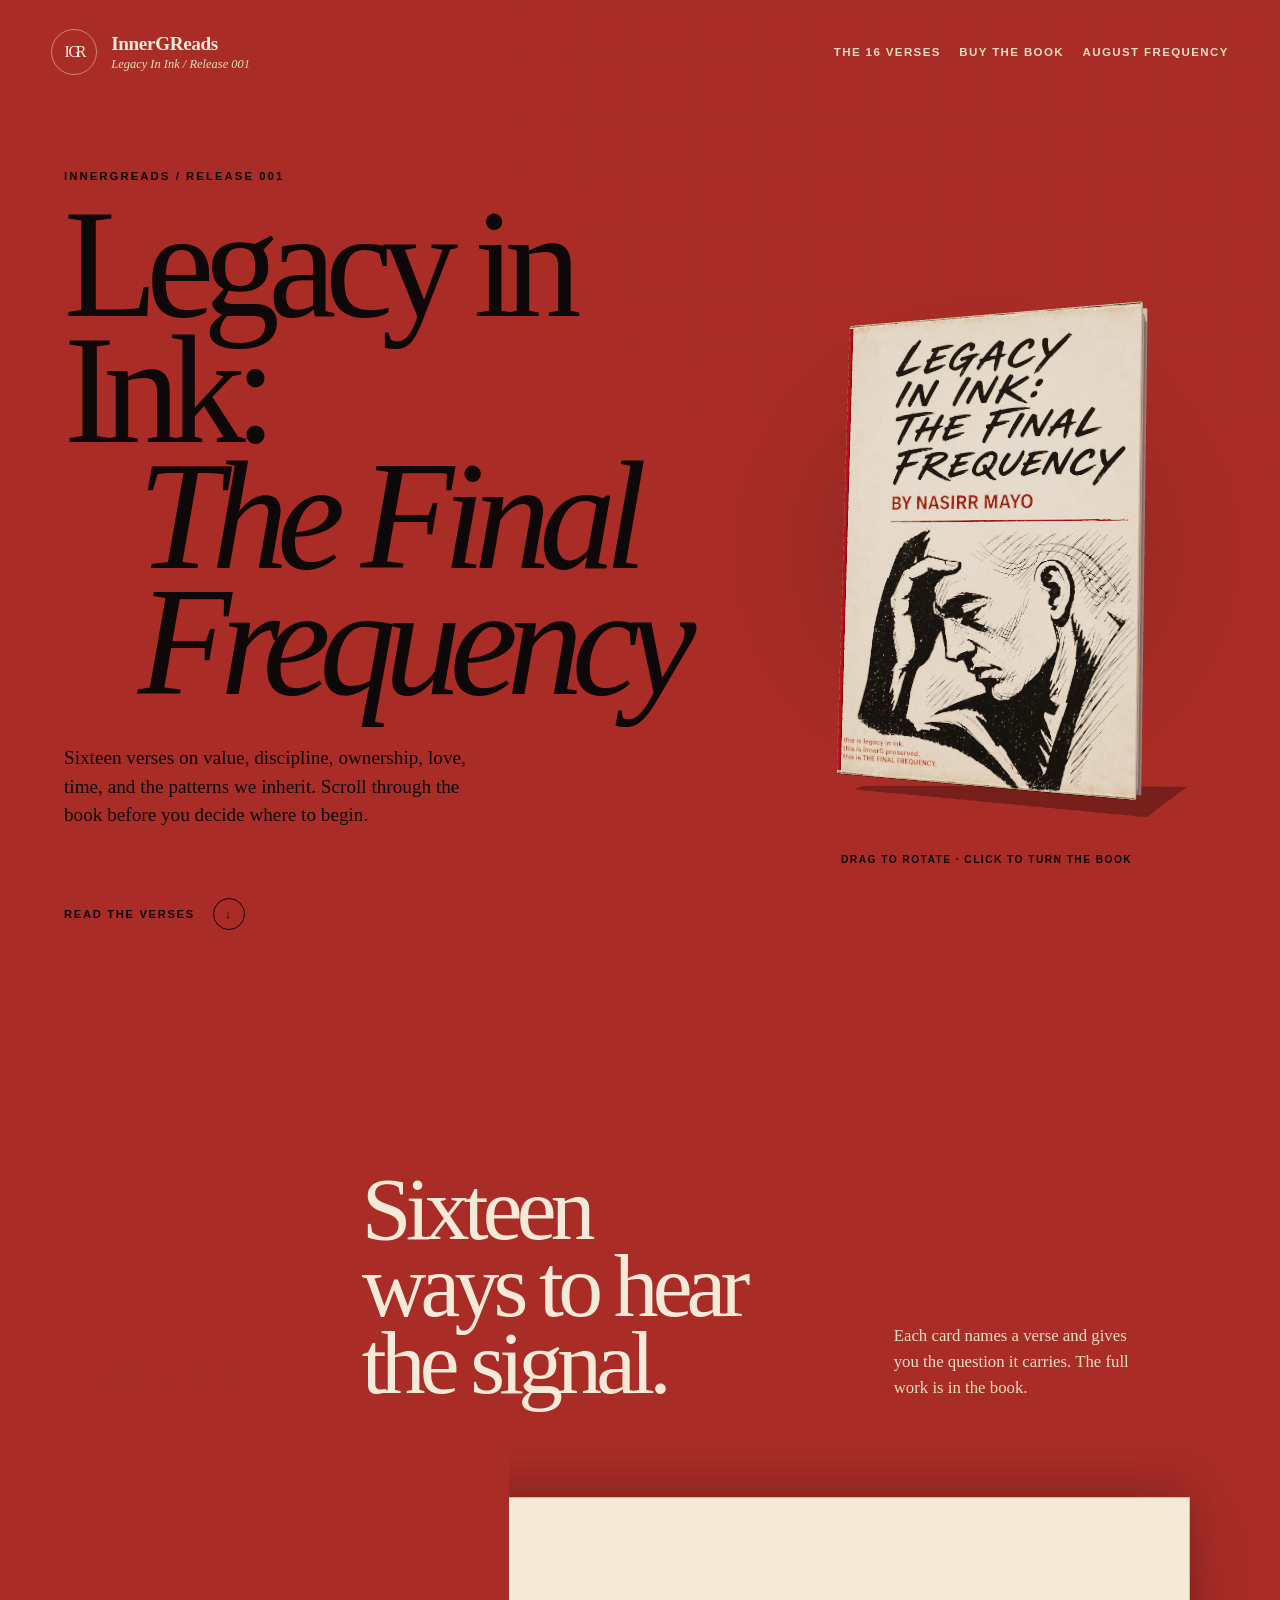
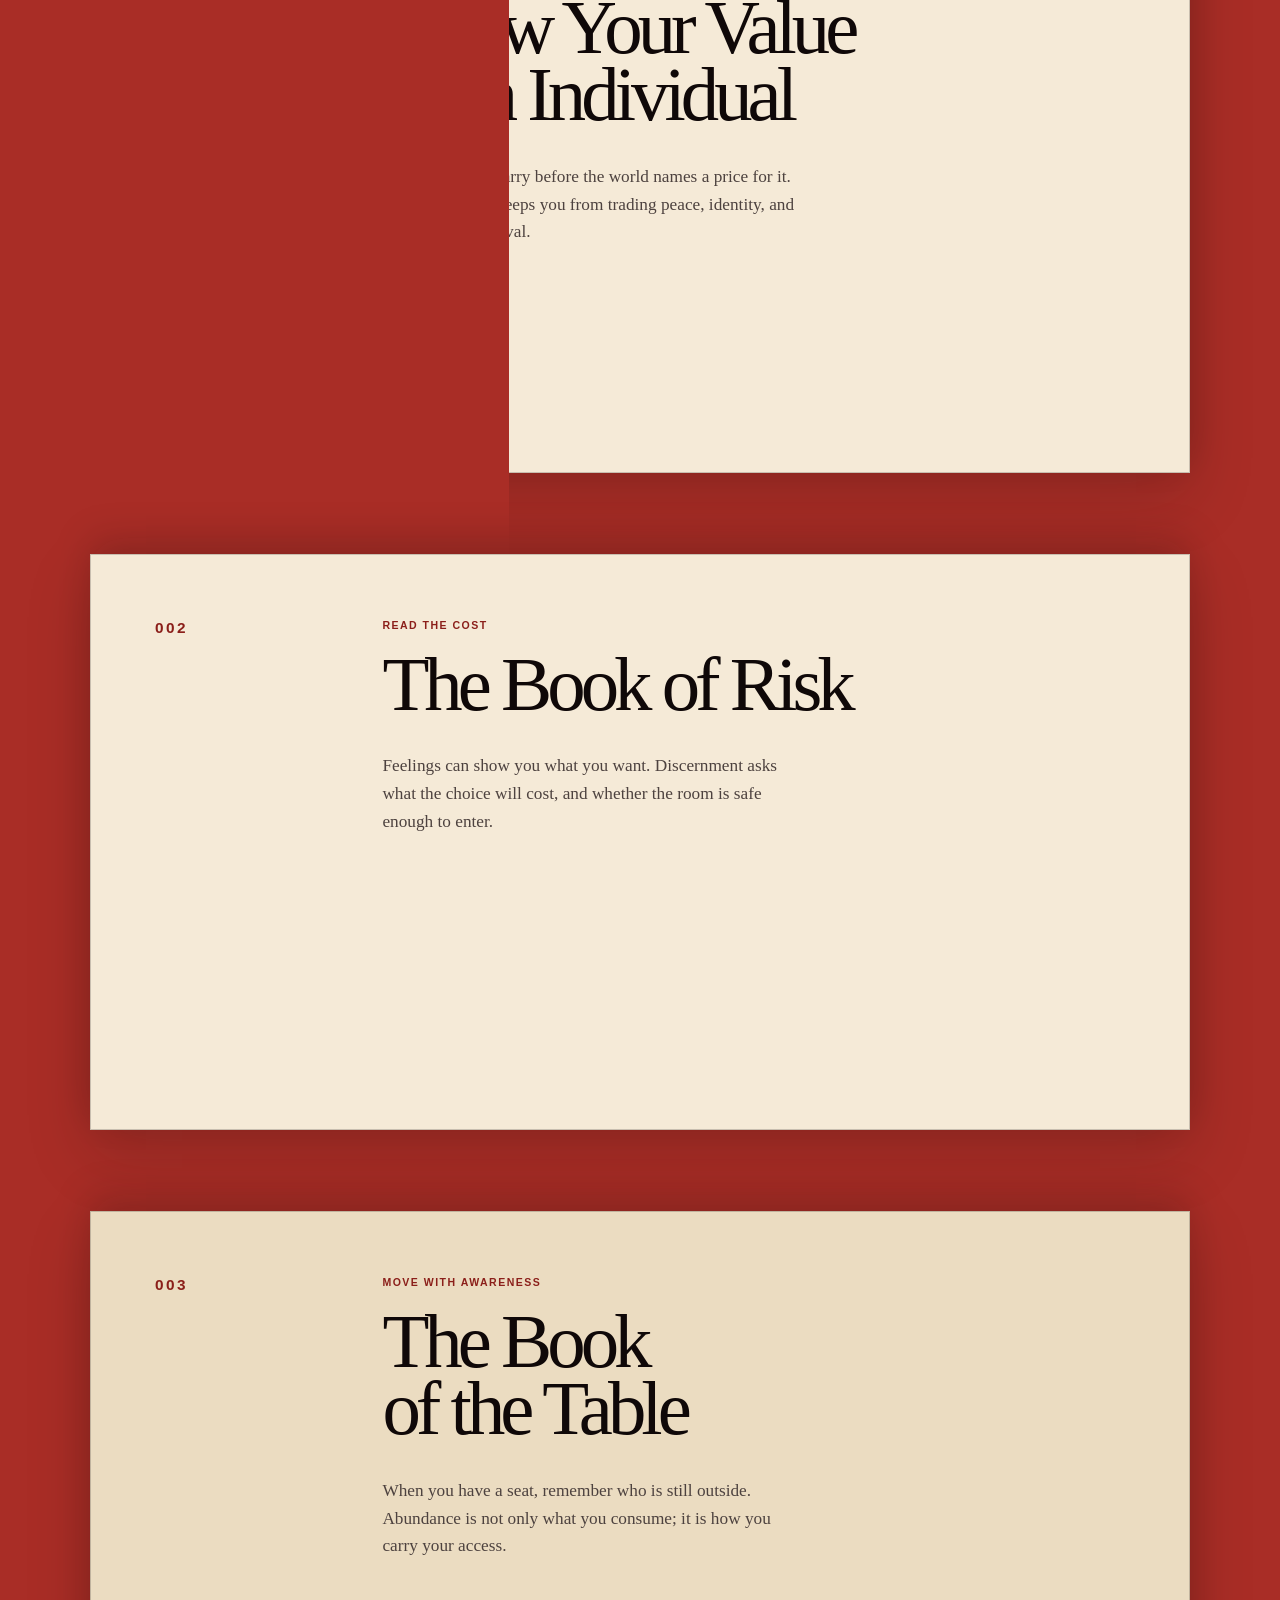
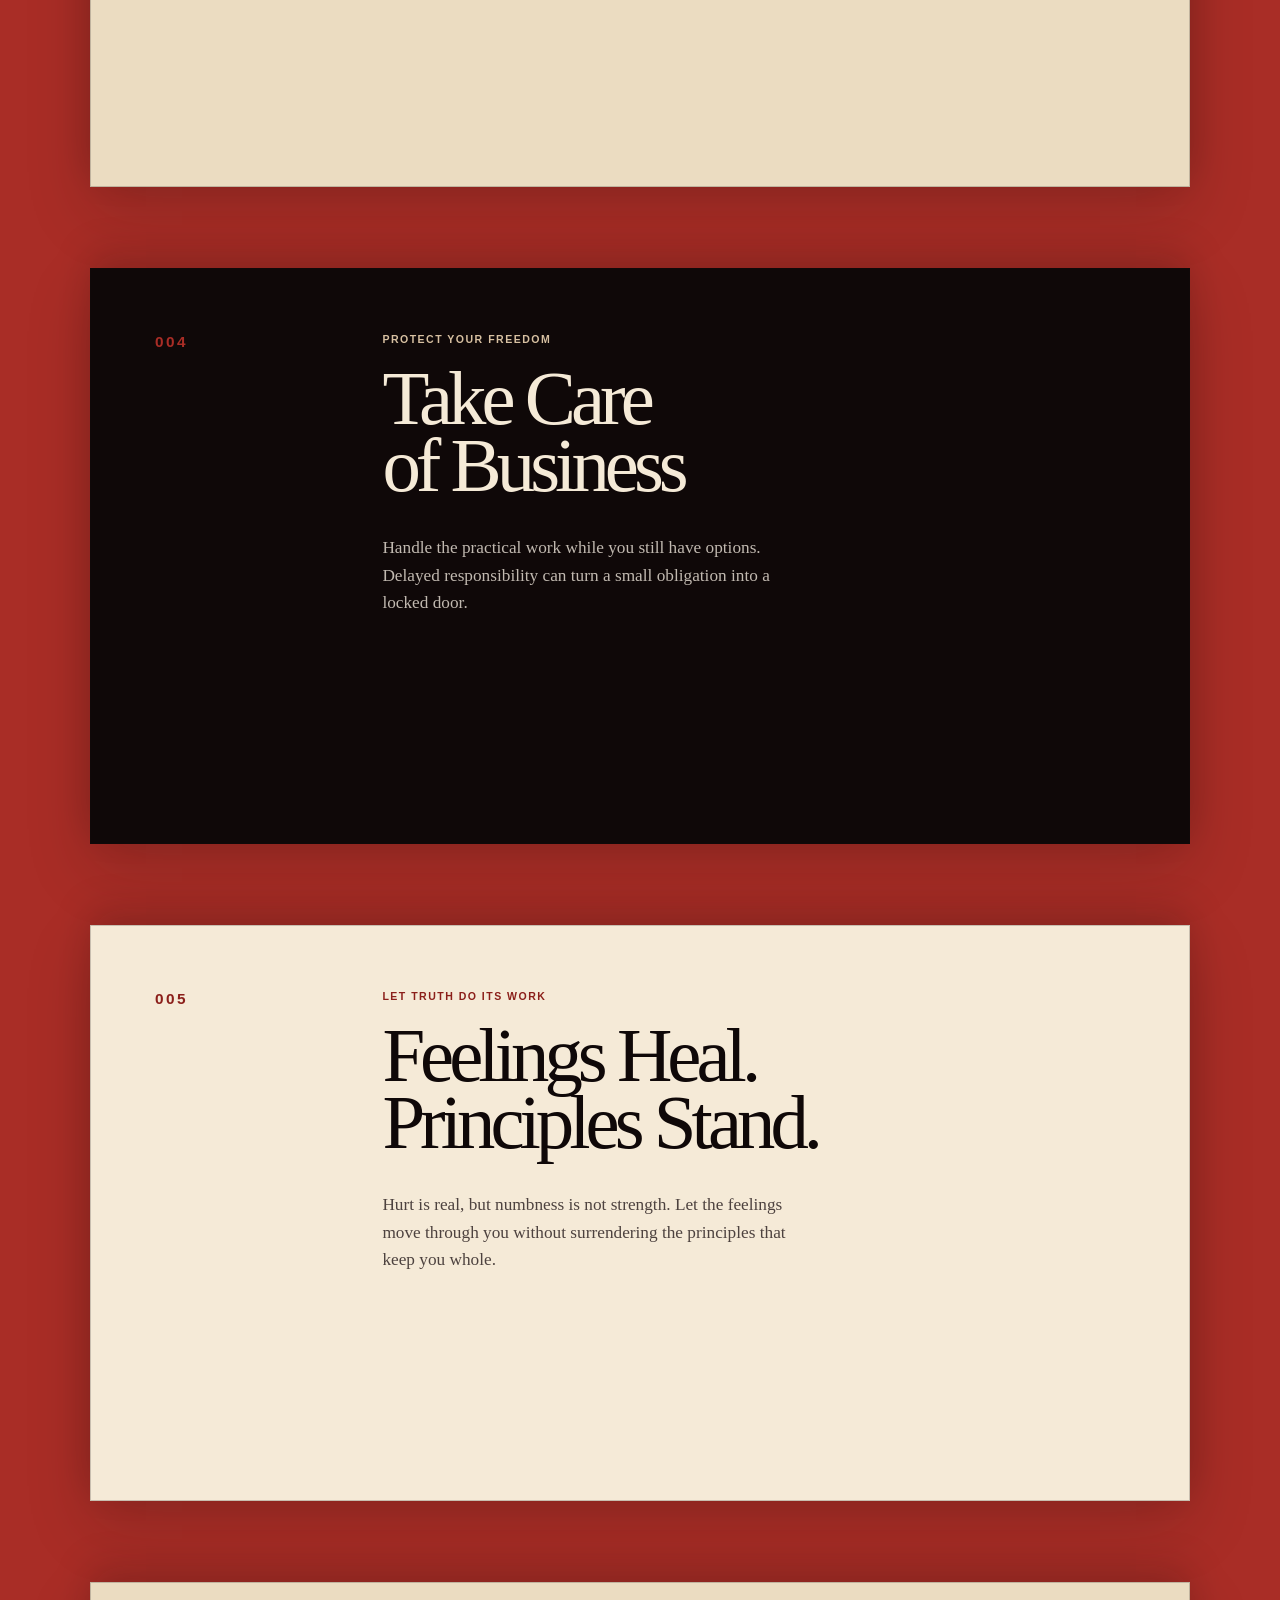
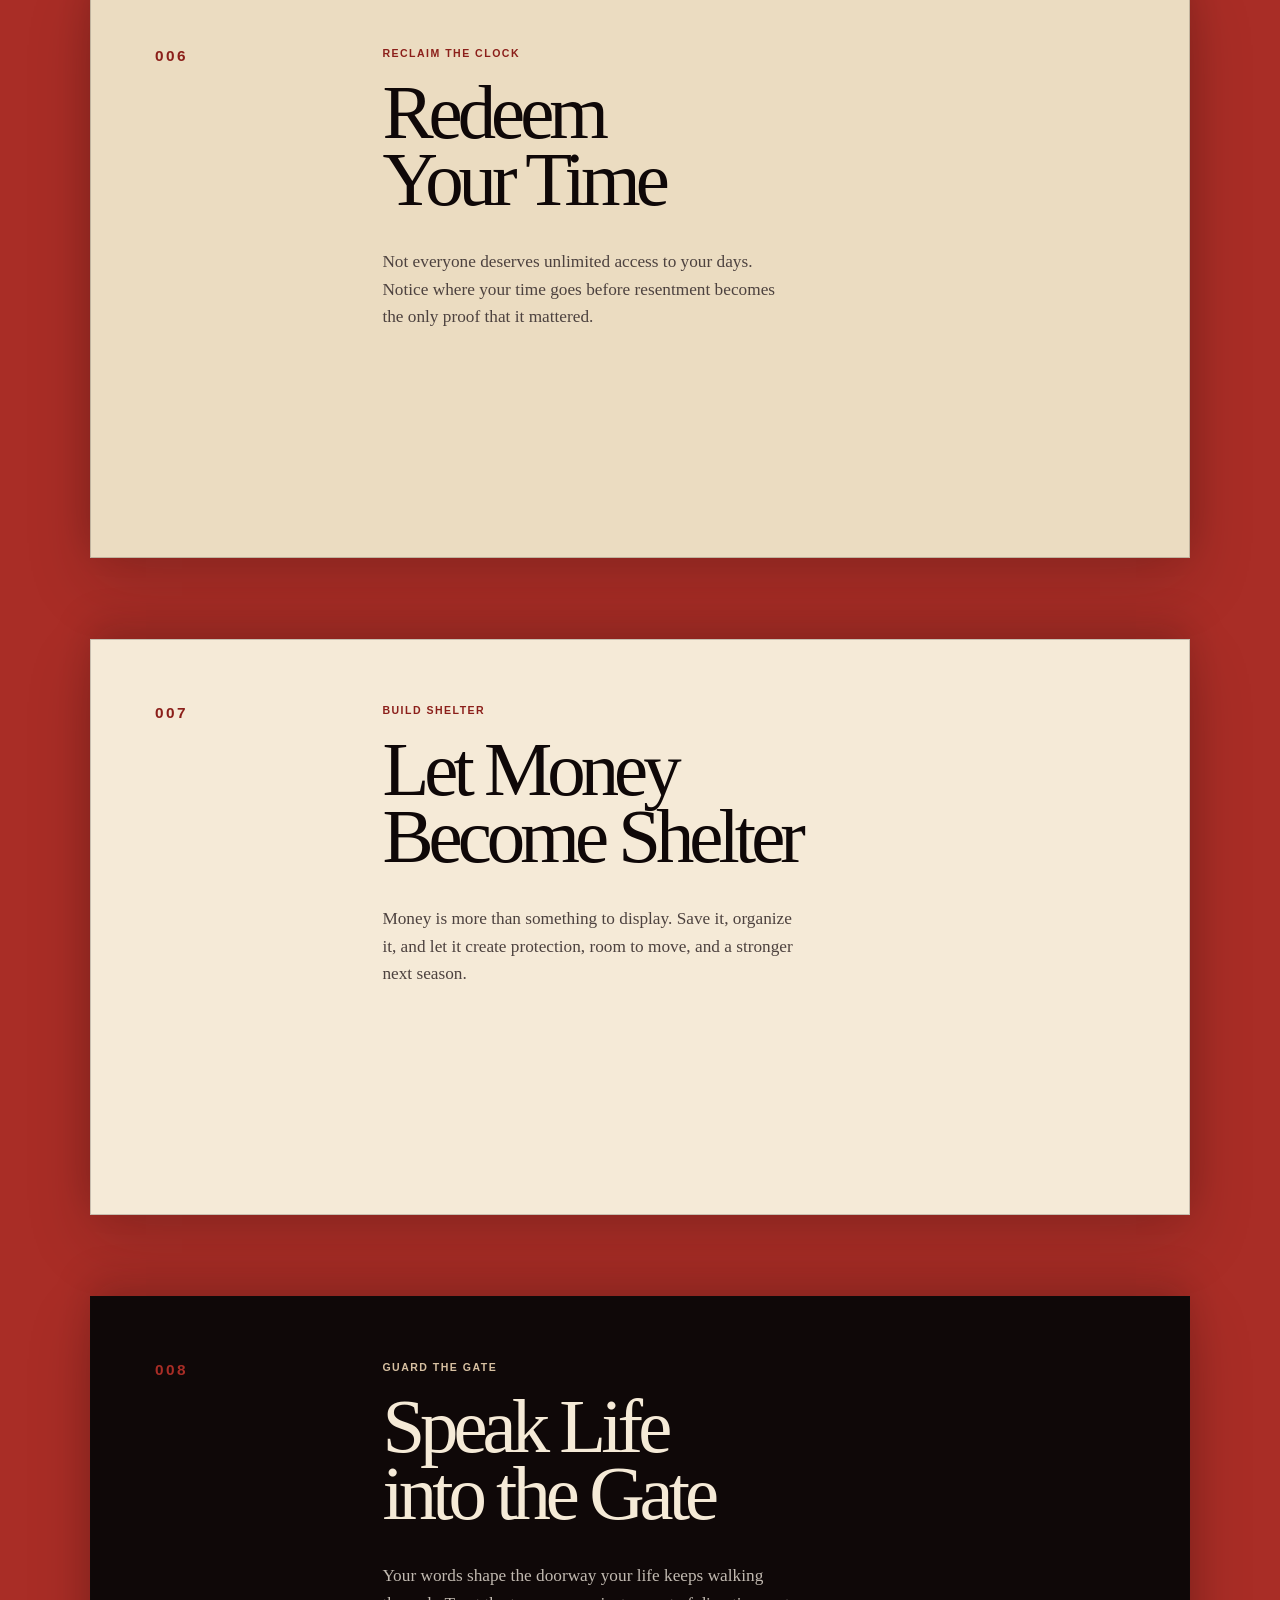
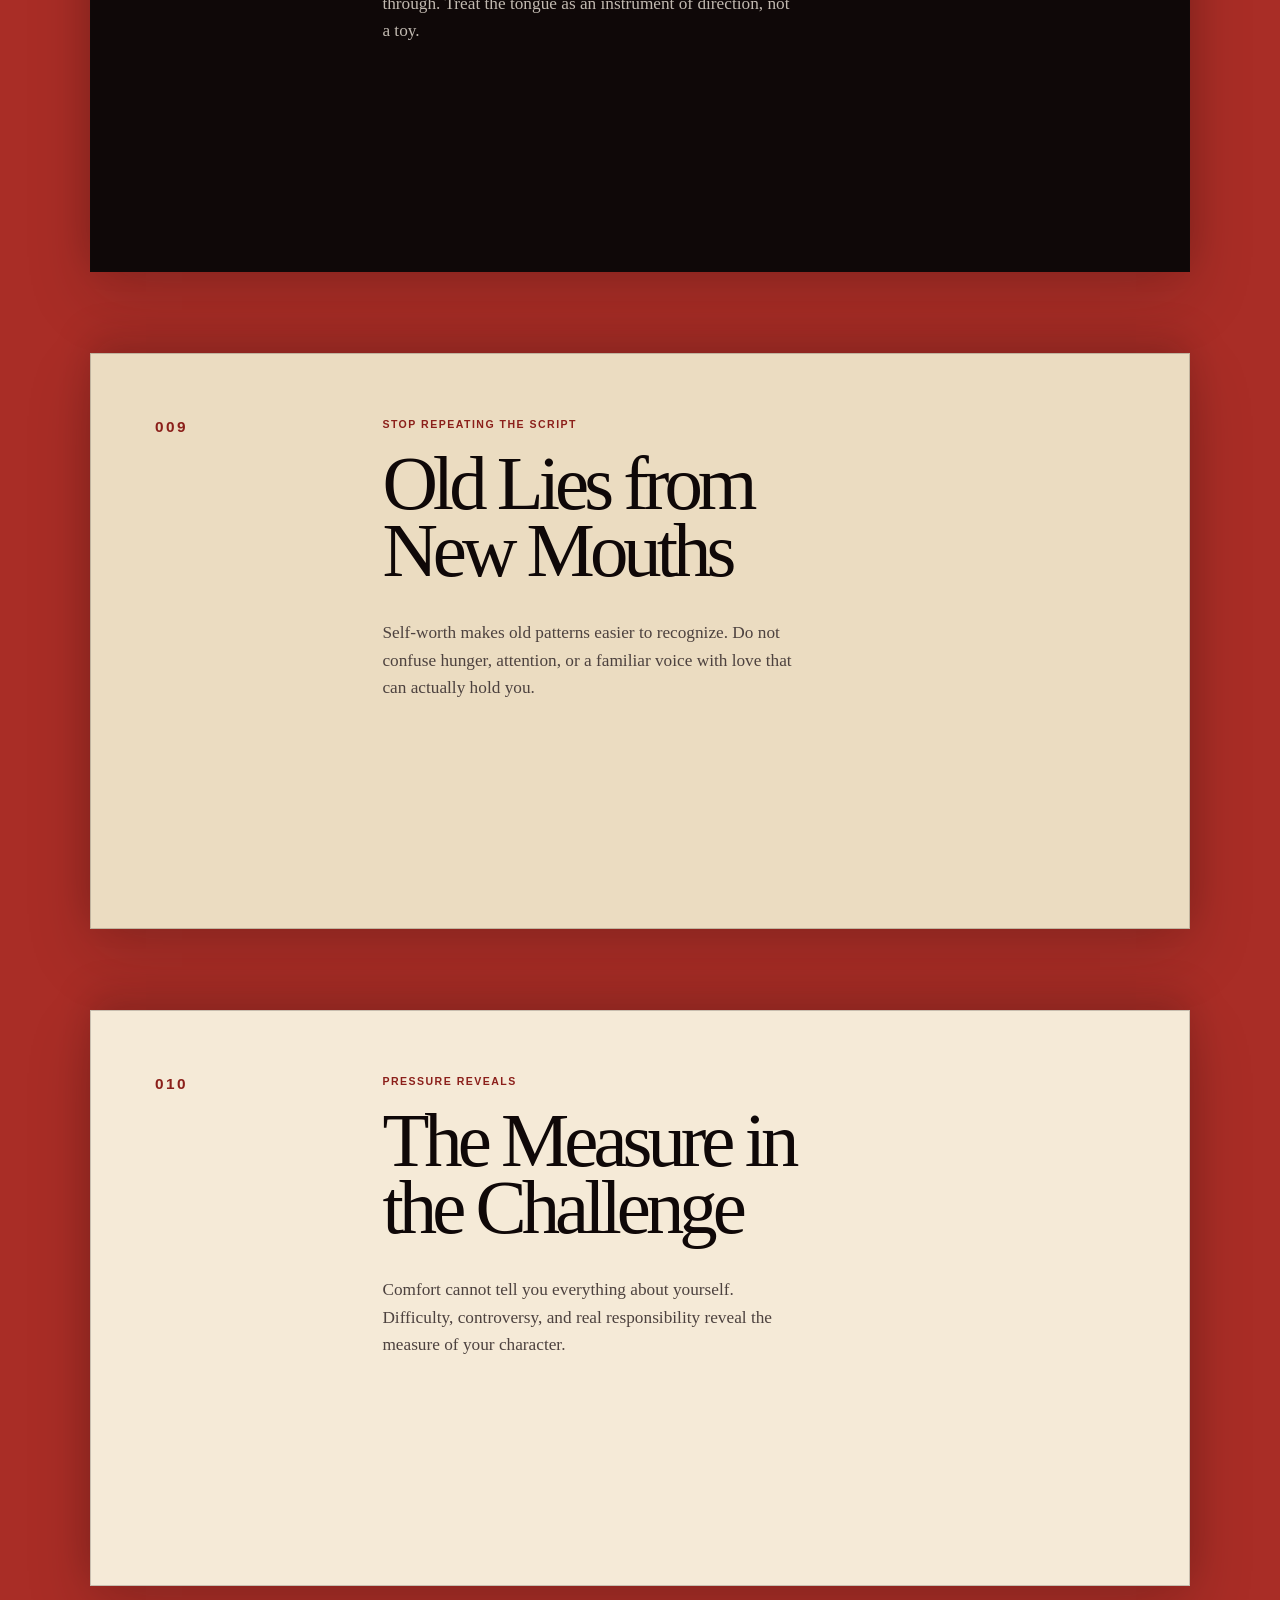
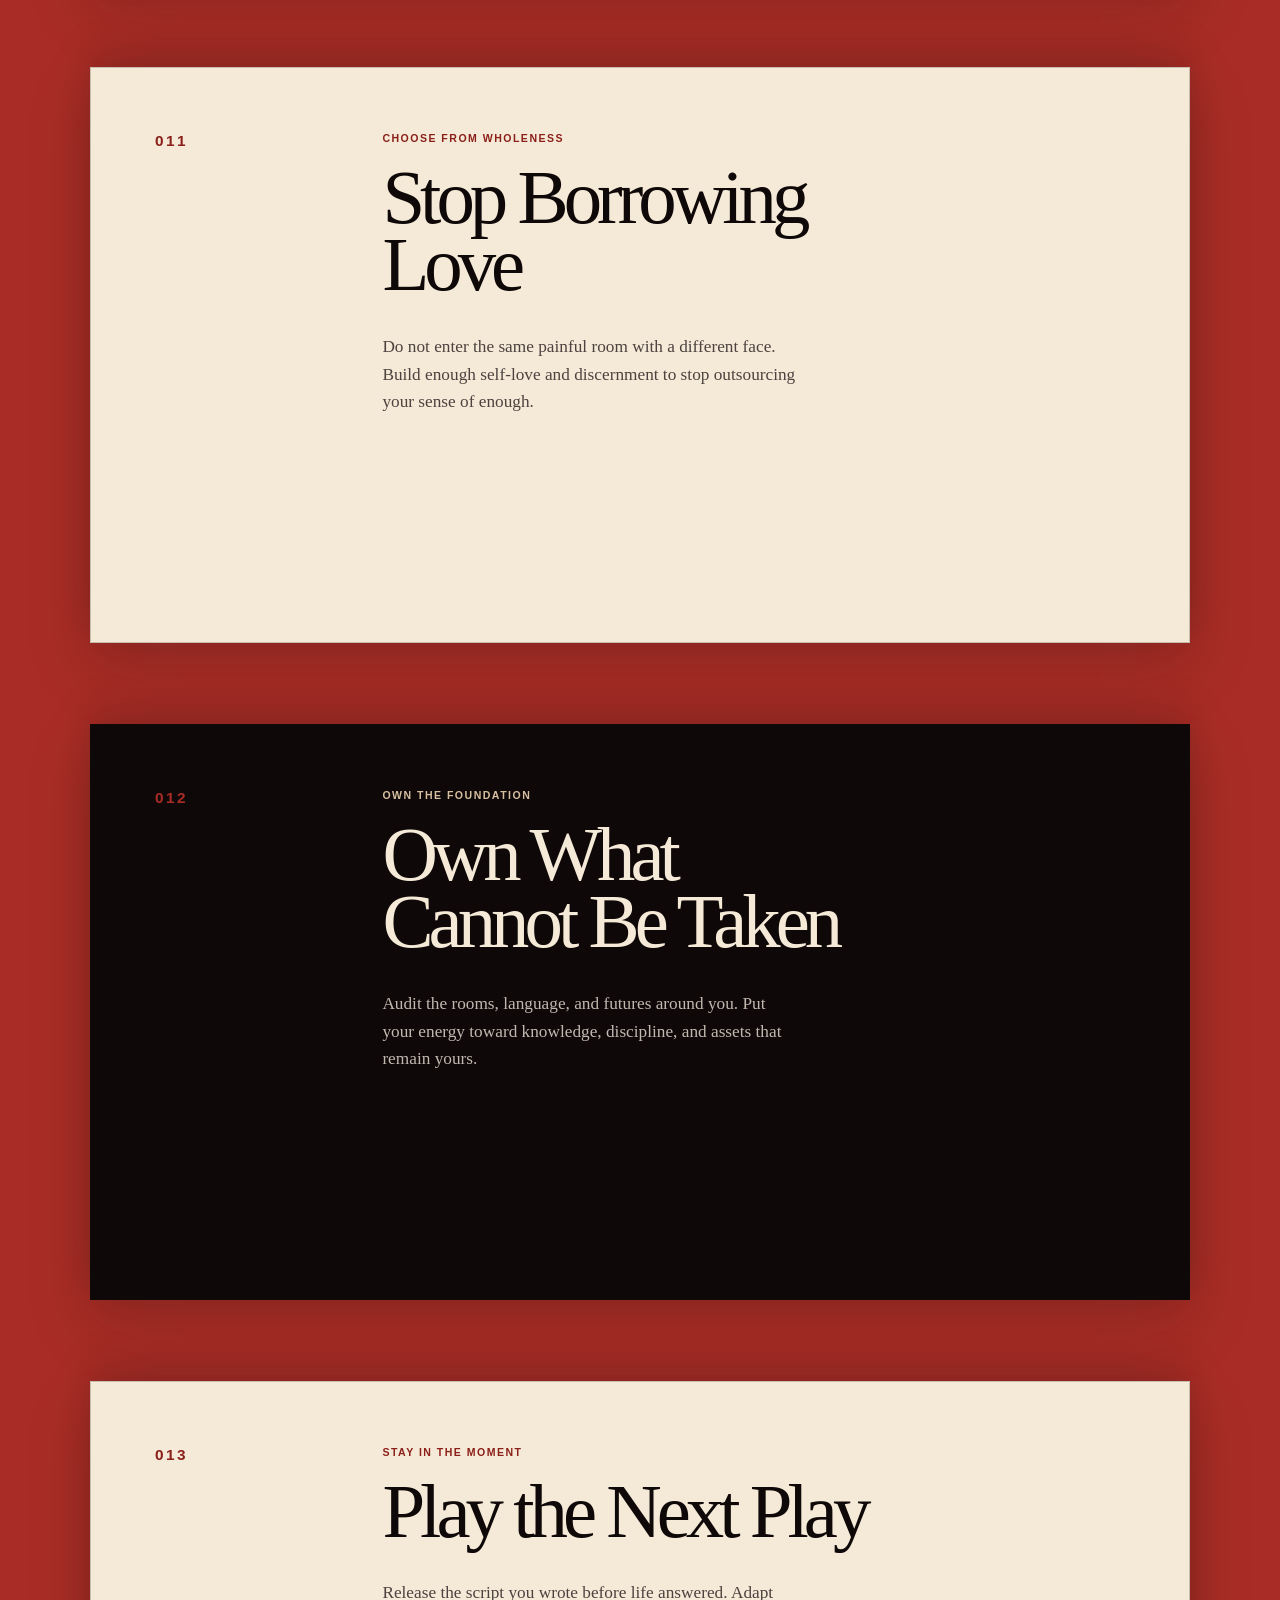
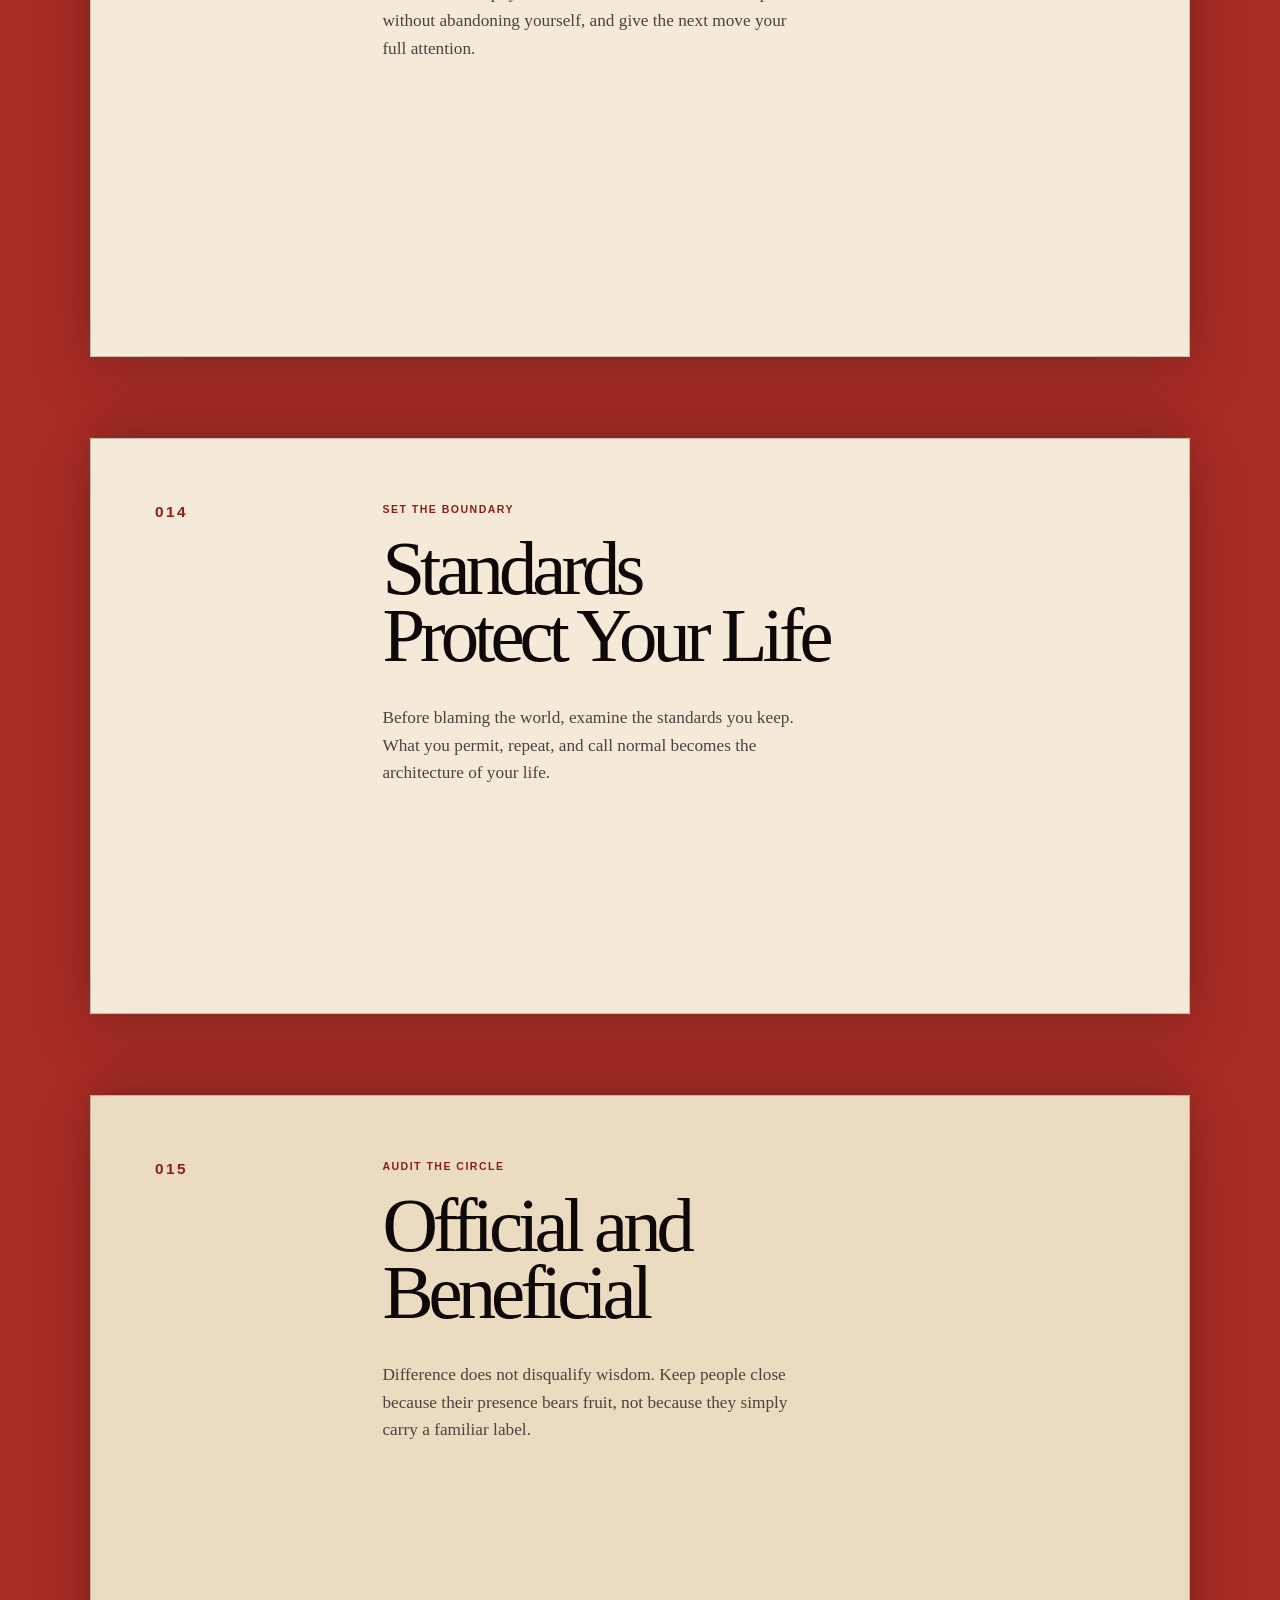
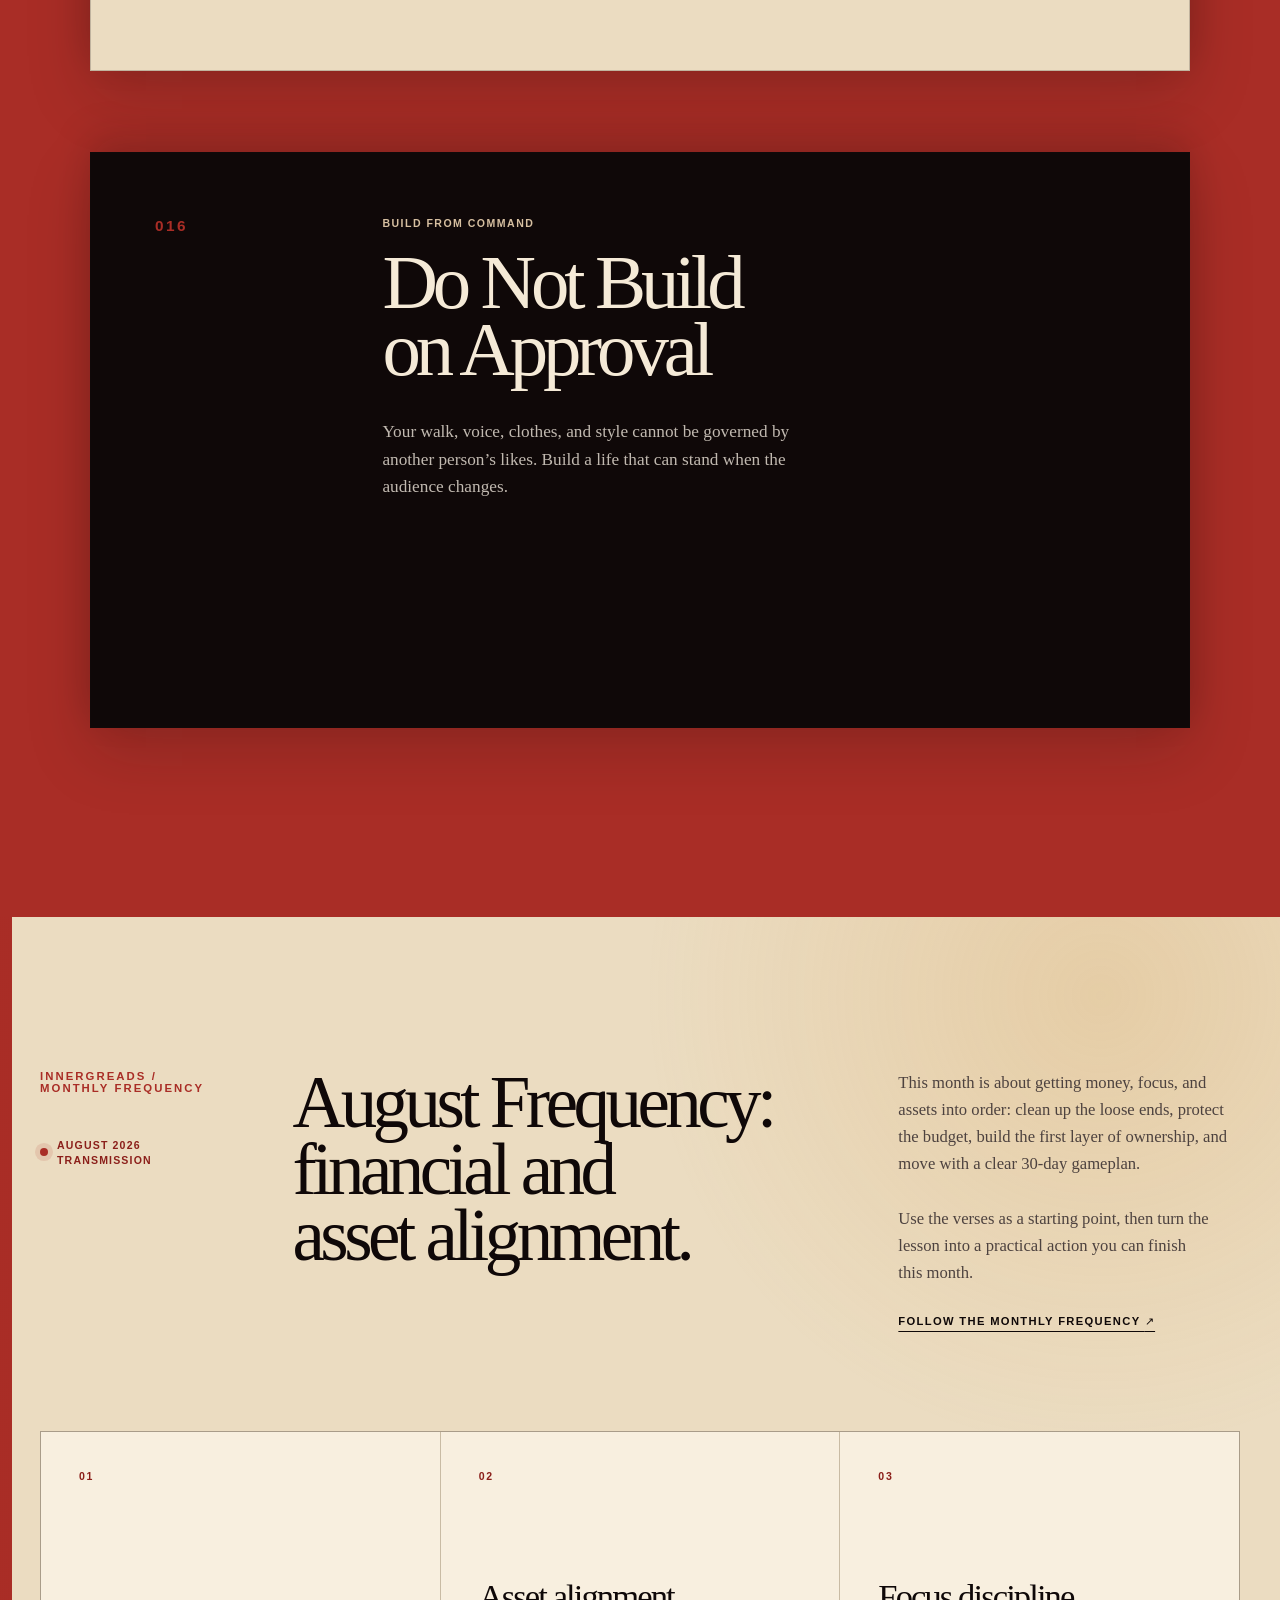
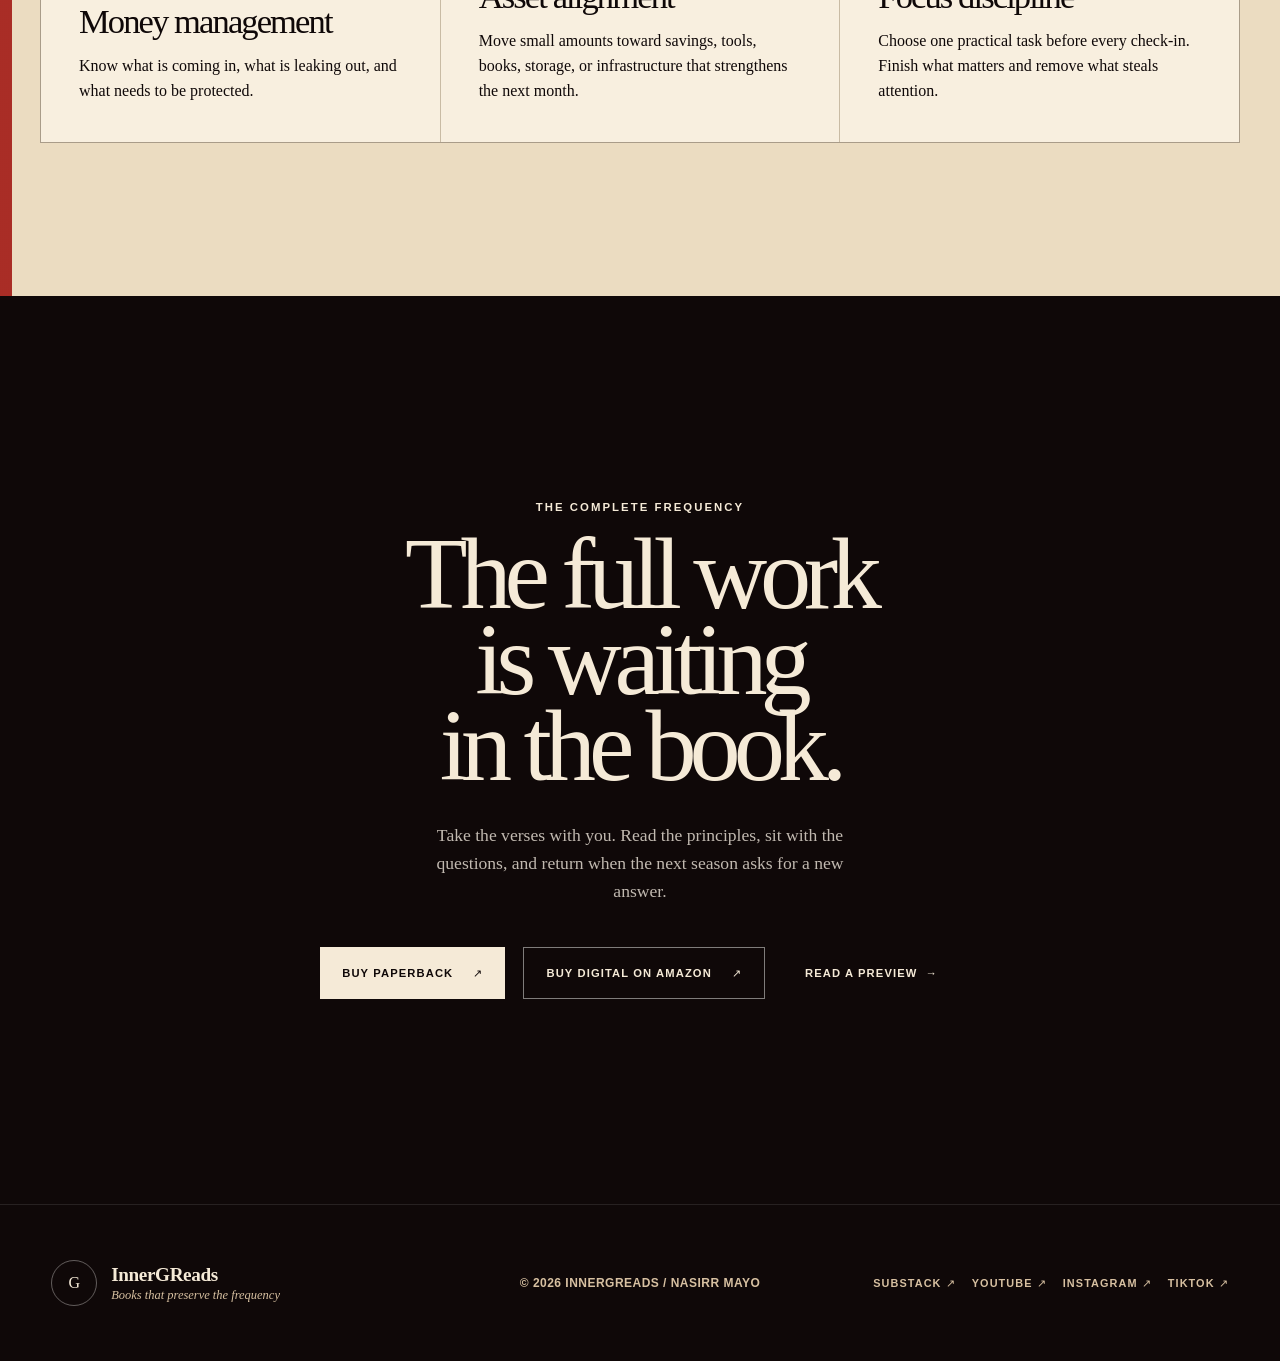
==== index.html @ f736fa87 "Remove monthly frequency prompt card" ====
<!doctype html>
<html lang="en">
  <head>
    <meta charset="UTF-8">
    <meta name="viewport" content="width=device-width, initial-scale=1">
    <meta name="description" content="Read the sixteen verses of Legacy In Ink: The Final Frequency, then buy the first edition from Nasirr Mayo.">
    <meta name="theme-color" content="#9f2f24">
    <meta property="og:title" content="Legacy In Ink: The Final Frequency | InnerGReads">
    <meta property="og:description" content="Sixteen verses on value, discipline, ownership, love, time, and the patterns we inherit.">
    <meta property="og:type" content="website">
    <meta property="og:url" content="https://innergreads.study/">
    <meta property="og:image" content="https://innergreads.study/assets/final-frequency-cover.jpg">
    <link rel="canonical" href="https://innergreads.study/">
    <title>Legacy In Ink: The Final Frequency | InnerGReads</title>
    <link rel="stylesheet" href="./styles.css?v=frequency-no-prompt-01">
    <script type="importmap">
      {
        "imports": {
          "three": "./vendor/three.module.min.js",
          "three/addons/": "./vendor/addons/"
        }
      }
    </script>
    <script src="./app.js" defer></script>
    <script type="module" src="./book-scene.js?v=book-frequency-01"></script>
  </head>
  <body class="verse-page">
    <a class="skip-link" href="#verses">Skip to the verses</a>

    <header class="site-header verse-header">
      <a class="brand" href="#top" aria-label="InnerGReads home">
        <span class="brand-mark" aria-hidden="true"><span>I</span><span>G</span><span>R</span></span>
        <span class="brand-copy">
          <strong>InnerGReads</strong>
          <em>Legacy In Ink / Release 001</em>
        </span>
      </a>

      <button class="menu-toggle" type="button" aria-expanded="false" aria-controls="site-nav">
        <span></span><span></span>
        <span class="sr-only">Open navigation</span>
      </button>

      <nav class="site-nav" id="site-nav" aria-label="Main navigation">
        <a href="#verses">The 16 verses</a>
        <a href="#buy">Buy the book</a>
        <a href="#frequency">August Frequency</a>
      </nav>
    </header>

    <main id="main" class="verse-landing">
      <section class="verse-hero" id="top" aria-labelledby="hero-title">
        <div class="verse-hero-grid" aria-hidden="true"></div>
        <div class="verse-hero-copy">
          <p class="eyebrow reveal">InnerGReads / Release 001</p>
          <h1 id="hero-title" class="reveal">Legacy in Ink:<br><em>The Final Frequency</em></h1>
          <p class="verse-hero-lede reveal">
            Sixteen verses on value, discipline, ownership, love, time, and the patterns we inherit.
            Scroll through the book before you decide where to begin.
          </p>
        </div>
        <div class="verse-book-stage book-stage reveal is-loading" data-book-viewer>
          <div class="book-aura" aria-hidden="true"></div>
          <canvas id="book-canvas" tabindex="0" aria-label="Interactive three-dimensional model of Legacy In Ink: The Final Frequency"></canvas>
          <div class="book-loading" role="status" aria-live="polite"><span></span>Building the first edition</div>
          <div class="book-fallback">
            <img src="./assets/final-frequency-front-3d.jpg" alt="Cover of Legacy In Ink: The Final Frequency by Nasirr Mayo" width="1220" height="1850">
          </div>
          <p class="drag-note">Drag to rotate · click to turn the book</p>
        </div>
        <a class="verse-hero-cue reveal" href="#verses">Read the verses <span aria-hidden="true">↓</span></a>
      </section>

      <section class="verse-stack-section" id="verses" aria-labelledby="verses-title">
        <div class="verse-stack-intro reveal">
          <p class="eyebrow">The book, in sequence</p>
          <h2 id="verses-title">Sixteen ways to hear the signal.</h2>
          <p>Each card names a verse and gives you the question it carries. The full work is in the book.</p>
        </div>

        <div class="verse-stack" aria-label="Sixteen verse summaries">
          <article class="verse-card reveal" style="--verse-index: 0">
            <span class="verse-card-number">001</span>
            <div><p class="verse-card-kicker">Know your value</p><h3>Know Your Value as an Individual</h3><p>Learn what you carry before the world names a price for it. Self-knowledge keeps you from trading peace, identity, and purpose for approval.</p></div>
          </article>
          <article class="verse-card reveal" style="--verse-index: 1">
            <span class="verse-card-number">002</span>
            <div><p class="verse-card-kicker">Read the cost</p><h3>The Book of Risk</h3><p>Feelings can show you what you want. Discernment asks what the choice will cost, and whether the room is safe enough to enter.</p></div>
          </article>
          <article class="verse-card reveal" style="--verse-index: 2">
            <span class="verse-card-number">003</span>
            <div><p class="verse-card-kicker">Move with awareness</p><h3>The Book of the Table</h3><p>When you have a seat, remember who is still outside. Abundance is not only what you consume; it is how you carry your access.</p></div>
          </article>
          <article class="verse-card reveal" style="--verse-index: 3">
            <span class="verse-card-number">004</span>
            <div><p class="verse-card-kicker">Protect your freedom</p><h3>Take Care of Business</h3><p>Handle the practical work while you still have options. Delayed responsibility can turn a small obligation into a locked door.</p></div>
          </article>
          <article class="verse-card reveal" style="--verse-index: 4">
            <span class="verse-card-number">005</span>
            <div><p class="verse-card-kicker">Let truth do its work</p><h3>Feelings Heal. Principles Stand.</h3><p>Hurt is real, but numbness is not strength. Let the feelings move through you without surrendering the principles that keep you whole.</p></div>
          </article>
          <article class="verse-card reveal" style="--verse-index: 5">
            <span class="verse-card-number">006</span>
            <div><p class="verse-card-kicker">Reclaim the clock</p><h3>Redeem Your Time</h3><p>Not everyone deserves unlimited access to your days. Notice where your time goes before resentment becomes the only proof that it mattered.</p></div>
          </article>
          <article class="verse-card reveal" style="--verse-index: 6">
            <span class="verse-card-number">007</span>
            <div><p class="verse-card-kicker">Build shelter</p><h3>Let Money Become Shelter</h3><p>Money is more than something to display. Save it, organize it, and let it create protection, room to move, and a stronger next season.</p></div>
          </article>
          <article class="verse-card reveal" style="--verse-index: 7">
            <span class="verse-card-number">008</span>
            <div><p class="verse-card-kicker">Guard the gate</p><h3>Speak Life into the Gate</h3><p>Your words shape the doorway your life keeps walking through. Treat the tongue as an instrument of direction, not a toy.</p></div>
          </article>
          <article class="verse-card reveal" style="--verse-index: 8">
            <span class="verse-card-number">009</span>
            <div><p class="verse-card-kicker">Stop repeating the script</p><h3>Old Lies from New Mouths</h3><p>Self-worth makes old patterns easier to recognize. Do not confuse hunger, attention, or a familiar voice with love that can actually hold you.</p></div>
          </article>
          <article class="verse-card reveal" style="--verse-index: 9">
            <span class="verse-card-number">010</span>
            <div><p class="verse-card-kicker">Pressure reveals</p><h3>The Measure in the Challenge</h3><p>Comfort cannot tell you everything about yourself. Difficulty, controversy, and real responsibility reveal the measure of your character.</p></div>
          </article>
          <article class="verse-card reveal" style="--verse-index: 10">
            <span class="verse-card-number">011</span>
            <div><p class="verse-card-kicker">Choose from wholeness</p><h3>Stop Borrowing Love</h3><p>Do not enter the same painful room with a different face. Build enough self-love and discernment to stop outsourcing your sense of enough.</p></div>
          </article>
          <article class="verse-card reveal" style="--verse-index: 11">
            <span class="verse-card-number">012</span>
            <div><p class="verse-card-kicker">Own the foundation</p><h3>Own What Cannot Be Taken</h3><p>Audit the rooms, language, and futures around you. Put your energy toward knowledge, discipline, and assets that remain yours.</p></div>
          </article>
          <article class="verse-card reveal" style="--verse-index: 12">
            <span class="verse-card-number">013</span>
            <div><p class="verse-card-kicker">Stay in the moment</p><h3>Play the Next Play</h3><p>Release the script you wrote before life answered. Adapt without abandoning yourself, and give the next move your full attention.</p></div>
          </article>
          <article class="verse-card reveal" style="--verse-index: 13">
            <span class="verse-card-number">014</span>
            <div><p class="verse-card-kicker">Set the boundary</p><h3>Standards Protect Your Life</h3><p>Before blaming the world, examine the standards you keep. What you permit, repeat, and call normal becomes the architecture of your life.</p></div>
          </article>
          <article class="verse-card reveal" style="--verse-index: 14">
            <span class="verse-card-number">015</span>
            <div><p class="verse-card-kicker">Audit the circle</p><h3>Official and Beneficial</h3><p>Difference does not disqualify wisdom. Keep people close because their presence bears fruit, not because they simply carry a familiar label.</p></div>
          </article>
          <article class="verse-card reveal" style="--verse-index: 15">
            <span class="verse-card-number">016</span>
            <div><p class="verse-card-kicker">Build from command</p><h3>Do Not Build on Approval</h3><p>Your walk, voice, clothes, and style cannot be governed by another person’s likes. Build a life that can stand when the audience changes.</p></div>
          </article>
        </div>
      </section>

      <section class="monthly-frequency-section verse-frequency" id="frequency" aria-labelledby="frequency-title">
        <div class="next-frequency-heading reveal">
          <div>
            <p class="eyebrow">InnerGReads / Monthly Frequency</p>
            <p class="frequency-status"><span aria-hidden="true"></span> August 2026 transmission</p>
          </div>
          <h2 id="frequency-title">August Frequency: financial and asset alignment.</h2>
          <div class="next-frequency-copy">
            <p>This month is about getting money, focus, and assets into order: clean up the loose ends, protect the budget, build the first layer of ownership, and move with a clear 30-day gameplan.</p>
            <p>Use the verses as a starting point, then turn the lesson into a practical action you can finish this month.</p>
            <a class="frequency-link" href="https://open.substack.com/pub/innergintelligence" target="_blank" rel="noreferrer">Follow the monthly frequency <span aria-hidden="true">↗</span></a>
          </div>
        </div>
        <div class="monthly-frequency-grid reveal" aria-label="August Frequency action plan">
          <article class="monthly-frequency-card"><span>01</span><h3>Money management</h3><p>Know what is coming in, what is leaking out, and what needs to be protected.</p></article>
          <article class="monthly-frequency-card"><span>02</span><h3>Asset alignment</h3><p>Move small amounts toward savings, tools, books, storage, or infrastructure that strengthens the next month.</p></article>
          <article class="monthly-frequency-card"><span>03</span><h3>Focus discipline</h3><p>Choose one practical task before every check-in. Finish what matters and remove what steals attention.</p></article>
        </div>
      </section>

      <section class="verse-buy" id="buy" aria-labelledby="buy-title">
        <div class="verse-buy-inner reveal">
          <p class="eyebrow">The complete frequency</p>
          <h2 id="buy-title">The full work is waiting in the book.</h2>
          <p>Take the verses with you. Read the principles, sit with the questions, and return when the next season asks for a new answer.</p>
          <div class="verse-buy-actions" aria-label="Purchase options">
            <a class="button verse-button-light" href="https://buy.stripe.com/14A4gBesDcSB3T0gOvao81o" target="_blank" rel="noreferrer">BUY PAPERBACK <span aria-hidden="true">↗</span></a>
            <a class="button verse-button-outline" href="https://www.amazon.com/dp/B0HC2WTW1G" target="_blank" rel="noreferrer">BUY DIGITAL ON AMAZON <span aria-hidden="true">↗</span></a>
            <a class="verse-preview-link" href="https://innergclaw.github.io/legacy-in-ink-final-frequency/" target="_blank" rel="noreferrer">Read a preview <span aria-hidden="true">→</span></a>
          </div>
        </div>
      </section>
    </main>

    <footer class="site-footer verse-footer">
      <a class="brand brand-footer" href="#top">
        <span class="brand-mark" aria-hidden="true"><span>I</span><span>G</span><span>R</span></span>
        <span class="brand-copy"><strong>InnerGReads</strong><em>Books that preserve the frequency</em></span>
      </a>
      <p>© <span id="year">2026</span> InnerGReads / Nasirr Mayo</p>
      <nav class="verse-social-links" aria-label="InnerG social links">
        <a href="https://open.substack.com/pub/innergintelligence" target="_blank" rel="noreferrer">Substack <span aria-hidden="true">↗</span></a>
        <a href="https://www.youtube.com/@innergintel" target="_blank" rel="noreferrer">YouTube <span aria-hidden="true">↗</span></a>
        <a href="https://www.instagram.com/innergintel" target="_blank" rel="noreferrer">Instagram <span aria-hidden="true">↗</span></a>
        <a href="https://www.tiktok.com/@innergintel" target="_blank" rel="noreferrer">TikTok <span aria-hidden="true">↗</span></a>
      </nav>
    </footer>
  </body>
</html>
---- styles.css ----
:root {
  --ink-950: oklch(0.145 0.012 24);
  --ink-900: oklch(0.18 0.014 24);
  --ink-800: oklch(0.24 0.016 24);
  --paper-100: oklch(0.94 0.028 82);
  --paper-200: oklch(0.9 0.04 82);
  --paper-300: oklch(0.82 0.05 76);
  --red-500: oklch(0.49 0.162 28);
  --red-600: oklch(0.42 0.145 28);
  --white: oklch(0.985 0.004 80);
  --muted-light: oklch(0.79 0.016 70);
  --muted-dark: oklch(0.39 0.016 40);
  --serif: Georgia, "Times New Roman", serif;
  --sans: "Helvetica Neue", Helvetica, Arial, sans-serif;
  --display: Impact, Haettenschweiler, "Arial Narrow Bold", sans-serif;
  --container: min(92vw, 1440px);
  --header-height: 104px;
}

* {
  box-sizing: border-box;
}

html {
  scroll-behavior: smooth;
  background: var(--ink-950);
}

body {
  margin: 0;
  background: var(--ink-950);
  color: var(--white);
  font-family: var(--sans);
  font-synthesis: none;
  -webkit-font-smoothing: antialiased;
  -moz-osx-font-smoothing: grayscale;
}

body.menu-open {
  overflow: hidden;
}

::selection {
  color: var(--white);
  background: var(--red-500);
}

img {
  display: block;
  height: auto;
  max-width: 100%;
}

a {
  color: inherit;
  text-decoration-thickness: from-font;
  text-underline-position: from-font;
}

button,
a {
  -webkit-tap-highlight-color: transparent;
}

.skip-link {
  position: fixed;
  inset: 12px auto auto 12px;
  z-index: 1000;
  padding: 12px 16px;
  color: var(--ink-950);
  background: var(--paper-100);
  transform: translateY(-150%);
  transition-property: transform;
  transition-duration: 180ms;
}

.skip-link:focus {
  transform: translateY(0);
}

.sr-only {
  position: absolute;
  width: 1px;
  height: 1px;
  padding: 0;
  margin: -1px;
  overflow: hidden;
  clip: rect(0, 0, 0, 0);
  white-space: nowrap;
  border: 0;
}

.intro {
  position: fixed;
  inset: 0;
  z-index: 900;
  display: grid;
  place-items: center;
  overflow: hidden;
  background: var(--ink-950);
  transition-property: opacity, visibility;
  transition-duration: 600ms;
  transition-timing-function: cubic-bezier(0.2, 0, 0, 1);
}

.intro::before,
.intro::after {
  position: absolute;
  content: "";
  inset-inline: 0;
  height: 1px;
  background: oklch(0.985 0.004 80 / 0.12);
  transform: scaleX(0);
  animation: intro-scan 1.25s cubic-bezier(0.2, 0, 0, 1) forwards;
}

.intro::before {
  inset-block-start: 32%;
  transform-origin: left;
}

.intro::after {
  inset-block-end: 32%;
  transform-origin: right;
}

.intro.is-finished {
  opacity: 0;
  visibility: hidden;
  pointer-events: none;
}

.intro-mark {
  display: grid;
  justify-items: center;
  gap: 13px;
  text-align: center;
}

.intro-label,
.intro-author {
  font-size: 0.69rem;
  font-weight: 700;
  letter-spacing: 0.2em;
  text-transform: uppercase;
}

.intro-label {
  color: var(--red-500);
}

.intro-title {
  font-family: var(--serif);
  font-size: clamp(2.5rem, 7vw, 6.5rem);
  line-height: 0.95;
  letter-spacing: -0.055em;
  text-wrap: balance;
}

.intro-rule {
  width: min(180px, 42vw);
  height: 2px;
  background: var(--red-500);
  transform-origin: center;
  animation: intro-rule 1s 300ms cubic-bezier(0.2, 0, 0, 1) both;
}

.intro-author {
  color: var(--paper-300);
}

@keyframes intro-scan {
  to {
    transform: scaleX(1);
  }
}

@keyframes intro-rule {
  from {
    transform: scaleX(0);
  }
  to {
    transform: scaleX(1);
  }
}

.site-header {
  position: absolute;
  inset: 0 0 auto;
  z-index: 50;
  display: flex;
  align-items: center;
  justify-content: space-between;
  min-height: var(--header-height);
  width: var(--container);
  margin-inline: auto;
}

.brand {
  display: inline-flex;
  align-items: center;
  gap: 14px;
  min-height: 48px;
  text-decoration: none;
}

.brand-mark {
  position: relative;
  display: grid;
  place-items: center;
  width: 46px;
  height: 46px;
  color: var(--paper-100);
  font-family: var(--serif);
  font-size: 1rem;
  border: 1px solid oklch(0.985 0.004 80 / 0.35);
  border-radius: 50%;
}

.brand-mark span {
  position: absolute;
  mix-blend-mode: screen;
}

.brand-mark span:first-child {
  transform: translateX(-7px);
}

.brand-mark span:last-child {
  transform: translateX(7px);
}

.brand-copy {
  display: grid;
  gap: 2px;
}

.brand-copy strong {
  font-family: var(--serif);
  font-size: 1.2rem;
  font-weight: 600;
  letter-spacing: -0.02em;
}

.brand-copy em {
  color: var(--paper-300);
  font-family: var(--serif);
  font-size: 0.78rem;
}

.site-nav {
  display: flex;
  align-items: center;
  gap: clamp(13px, 1.45vw, 25px);
}

.site-nav a {
  position: relative;
  display: inline-flex;
  align-items: center;
  min-height: 44px;
  font-size: 0.72rem;
  font-weight: 700;
  letter-spacing: 0.12em;
  text-decoration: none;
  text-transform: uppercase;
}

.site-nav a::after {
  position: absolute;
  content: "";
  inset: auto 0 8px;
  height: 1px;
  background: var(--red-500);
  transform: scaleX(0);
  transform-origin: right;
  transition-property: transform;
  transition-duration: 220ms;
  transition-timing-function: cubic-bezier(0.2, 0, 0, 1);
}

.site-nav a:hover::after,
.site-nav a:focus-visible::after {
  transform: scaleX(1);
  transform-origin: left;
}

.nav-socials,
.footer-socials {
  display: flex;
  flex: 0 0 auto;
  align-items: center;
  gap: 8px;
}

.social-icon-link {
  display: grid;
  flex: 0 0 44px;
  justify-content: center;
  place-items: center;
  width: 44px;
  height: 44px;
  min-width: 44px;
  min-height: 44px;
  max-width: 44px;
  padding: 0;
  overflow: hidden;
  color: var(--paper-100);
  background: oklch(1 0 0 / 0.055);
  aspect-ratio: 1;
  border-radius: 50%;
  box-sizing: border-box;
  box-shadow: inset 0 0 0 1px oklch(1 0 0 / 0.12);
  line-height: 0;
  text-decoration: none;
  transition-property: color, background-color, box-shadow, transform;
  transition-duration: 180ms;
  transition-timing-function: cubic-bezier(0.2, 0, 0, 1);
}

.social-icon-link svg {
  display: block;
  width: 18px;
  height: 18px;
  flex: none;
  overflow: visible;
  pointer-events: none;
}

.social-icon-link .discord-icon {
  width: 19px;
  height: 19px;
  transform: translateY(0.5px);
}

.social-icon-link svg path {
  fill: currentColor;
}

.social-icon-link svg rect,
.social-icon-link svg circle {
  fill: none;
  stroke: currentColor;
  stroke-width: 1.8;
}

.social-icon-link svg circle:last-child {
  fill: currentColor;
  stroke: none;
}

.social-icon-link .amazon-icon {
  width: 21px;
  height: 21px;
  overflow: visible;
}

.social-icon-link .amazon-icon text {
  fill: currentColor;
  font-family: Arial, Helvetica, sans-serif;
  font-size: 15px;
  font-weight: 700;
}

.social-icon-link .amazon-smile,
.social-icon-link .amazon-arrow {
  fill: none;
  stroke: currentColor;
  stroke-linecap: round;
  stroke-linejoin: round;
  stroke-width: 1.7;
}

.site-nav .social-icon-link::after {
  display: none;
}

.social-icon-link:hover,
.social-icon-link:focus-visible {
  color: var(--white);
  background: var(--red-500);
  box-shadow:
    0 10px 22px oklch(0 0 0 / 0.22),
    inset 0 1px oklch(1 0 0 / 0.16);
  transform: translateY(-2px);
}

.social-icon-link:active {
  transform: scale(0.96);
}

.menu-toggle {
  display: none;
  width: 44px;
  height: 44px;
  padding: 0;
  border: 0;
  color: var(--white);
  background: transparent;
}

.menu-toggle span:not(.sr-only) {
  display: block;
  width: 24px;
  height: 1px;
  margin: 6px auto;
  background: currentColor;
  transition-property: transform;
  transition-duration: 220ms;
}

.hero {
  position: relative;
  display: grid;
  grid-template-columns: minmax(0, 1fr) minmax(320px, 0.9fr) minmax(190px, 0.38fr);
  align-items: center;
  gap: clamp(32px, 5vw, 90px);
  min-height: 100svh;
  padding: calc(var(--header-height) + 56px) max(4vw, calc((100vw - 1440px) / 2)) 90px;
  overflow: hidden;
  isolation: isolate;
  background:
    radial-gradient(circle at 64% 42%, oklch(0.49 0.162 28 / 0.12), transparent 25%),
    linear-gradient(145deg, var(--ink-950), var(--ink-900));
}

.hero::after {
  position: absolute;
  z-index: -1;
  content: "";
  width: 65vw;
  aspect-ratio: 1;
  inset: 8% -28vw auto auto;
  border: 1px solid oklch(0.985 0.004 80 / 0.08);
  border-radius: 50%;
  box-shadow:
    0 0 0 7vw oklch(0.985 0.004 80 / 0.018),
    0 0 0 14vw oklch(0.985 0.004 80 / 0.012);
}

.frequency-field {
  position: absolute;
  z-index: -1;
  inset: 0;
  opacity: 0.24;
  pointer-events: none;
}

.frequency-field i {
  position: absolute;
  inset-inline-start: -10vw;
  width: 120vw;
  height: 1px;
  background: linear-gradient(90deg, transparent, var(--red-500), transparent);
  transform: rotate(-8deg) scaleX(0.82);
}

.frequency-field i:nth-child(1) { inset-block-start: 22%; }
.frequency-field i:nth-child(2) { inset-block-start: 36%; transform: rotate(5deg) scaleX(0.68); }
.frequency-field i:nth-child(3) { inset-block-start: 47%; transform: rotate(-3deg) scaleX(0.92); }
.frequency-field i:nth-child(4) { inset-block-start: 54%; transform: rotate(2deg) scaleX(0.55); }
.frequency-field i:nth-child(5) { inset-block-start: 65%; transform: rotate(-5deg) scaleX(0.75); }
.frequency-field i:nth-child(6) { inset-block-start: 78%; transform: rotate(3deg) scaleX(0.88); }
.frequency-field i:nth-child(7) { inset-block-start: 91%; transform: rotate(-2deg) scaleX(0.65); }

.eyebrow {
  margin: 0 0 18px;
  color: var(--red-500);
  font-size: 0.71rem;
  font-weight: 800;
  letter-spacing: 0.18em;
  text-transform: uppercase;
}

.hero-copy {
  position: relative;
  z-index: 2;
  max-width: 700px;
}

.hero h1 {
  margin: 0;
  font-family: var(--serif);
  font-size: clamp(3.65rem, 6.8vw, 8.5rem);
  font-weight: 500;
  line-height: 0.86;
  letter-spacing: -0.066em;
  text-wrap: balance;
}

.hero h1 span {
  display: block;
  color: var(--paper-300);
  font-style: italic;
}

.hero-description {
  max-width: 57ch;
  margin: 34px 0 0;
  color: var(--muted-light);
  font-family: var(--serif);
  font-size: clamp(1rem, 1.3vw, 1.24rem);
  line-height: 1.55;
  text-wrap: pretty;
}

.hero-actions,
.featured-actions {
  display: flex;
  align-items: center;
  flex-wrap: wrap;
  gap: 24px;
  margin-block-start: 34px;
}

.button {
  display: inline-flex;
  align-items: center;
  justify-content: space-between;
  gap: 20px;
  min-height: 52px;
  padding: 0 20px;
  font-size: 0.72rem;
  font-weight: 800;
  letter-spacing: 0.11em;
  text-decoration: none;
  text-transform: uppercase;
  user-select: none;
  transition-property: transform, background-color, color;
  transition-duration: 180ms;
}

.button:active {
  transform: scale(0.96);
}

.button-primary {
  color: var(--white);
  background: var(--red-500);
  box-shadow:
    0 16px 32px oklch(0 0 0 / 0.25),
    inset 0 1px oklch(1 0 0 / 0.18);
}

.button-primary:hover,
.button-primary:focus-visible {
  background: var(--red-600);
}

.button-dark {
  color: var(--white);
  background: var(--ink-950);
  box-shadow: 0 14px 30px oklch(0 0 0 / 0.18);
}

.button-dark:hover,
.button-dark:focus-visible {
  background: var(--red-600);
}

.button-outline,
.button-outline-dark {
  background: transparent;
  box-shadow: inset 0 0 0 1px currentColor;
}

.button-outline {
  color: var(--paper-100);
}

.button-outline-dark {
  color: var(--ink-950);
}

.button-outline:hover,
.button-outline:focus-visible,
.button-outline-dark:hover,
.button-outline-dark:focus-visible {
  color: var(--white);
  background: var(--red-600);
  box-shadow: inset 0 0 0 1px var(--red-600);
}

.text-link {
  display: inline-flex;
  align-items: center;
  gap: 14px;
  min-height: 44px;
  color: var(--paper-100);
  font-size: 0.76rem;
  font-weight: 700;
  letter-spacing: 0.08em;
  text-decoration-color: var(--red-500);
  text-decoration-line: underline;
  text-underline-offset: 7px;
}

.text-link-dark {
  color: var(--ink-950);
}

.purchase-block {
  margin-block-start: 34px;
}

.purchase-label {
  margin: 0;
  color: var(--red-600);
  font-size: 0.68rem;
  font-weight: 800;
  letter-spacing: 0.16em;
  text-transform: uppercase;
}

.purchase-block .featured-actions {
  margin-block-start: 14px;
}

.book-stage {
  position: relative;
  z-index: 2;
  display: grid;
  place-items: center;
  min-height: clamp(500px, 67vh, 720px);
  min-width: 0;
  cursor: grab;
  touch-action: pan-y;
  user-select: none;
}

.book-stage.is-dragging {
  cursor: grabbing;
}

.book-aura {
  position: absolute;
  z-index: -1;
  width: 110%;
  aspect-ratio: 1;
  border-radius: 50%;
  background: radial-gradient(circle, oklch(0.49 0.162 28 / 0.24), transparent 67%);
  filter: blur(20px);
}

#book-canvas {
  grid-area: 1 / 1;
  width: 100%;
  height: clamp(500px, 67vh, 720px);
  outline: none;
}

#book-canvas:focus-visible {
  outline: none;
}

.book-stage:has(#book-canvas:focus-visible) .drag-note {
  color: var(--paper-100);
  text-decoration-color: var(--red-500);
  text-decoration-line: underline;
  text-underline-offset: 6px;
}

.book-loading,
.book-fallback {
  grid-area: 1 / 1;
}

.book-loading {
  z-index: 4;
  display: grid;
  justify-items: center;
  gap: 14px;
  color: var(--muted-light);
  font-size: 0.65rem;
  font-weight: 800;
  letter-spacing: 0.14em;
  text-transform: uppercase;
  transition-property: opacity, visibility;
  transition-duration: 280ms;
}

.book-loading span {
  width: 70px;
  height: 1px;
  overflow: hidden;
  background: oklch(1 0 0 / 0.14);
}

.book-loading span::after {
  display: block;
  width: 44%;
  height: 100%;
  content: "";
  background: var(--red-500);
  animation: book-loading 1.1s ease-in-out infinite alternate;
}

.book-stage.is-ready .book-loading {
  visibility: hidden;
  opacity: 0;
}

.book-fallback {
  display: none;
  width: min(72%, 410px);
  filter: drop-shadow(30px 36px 35px oklch(0 0 0 / 0.44));
  transform: rotate(-2deg);
}

.book-fallback img {
  outline: 1px solid oklch(1 0 0 / 0.1);
}

.book-stage.is-fallback #book-canvas,
.book-stage.is-fallback .book-loading {
  display: none;
}

.book-stage.is-fallback .book-fallback {
  display: block;
}

.drag-note {
  position: absolute;
  inset: auto 0 9px;
  margin: 0;
  color: var(--muted-light);
  font-size: 0.64rem;
  font-weight: 700;
  letter-spacing: 0.14em;
  text-align: center;
  text-transform: uppercase;
}

@keyframes book-loading {
  from { transform: translateX(-65%); }
  to { transform: translateX(165%); }
}

.release-meta {
  position: relative;
  z-index: 2;
  align-self: end;
  padding-block-end: 70px;
}

.release-number {
  display: block;
  margin-block-end: 28px;
  color: var(--red-500);
  font-family: var(--serif);
  font-size: clamp(3.2rem, 5vw, 6rem);
  line-height: 0.8;
  font-variant-numeric: tabular-nums;
}

.release-meta dl {
  display: grid;
  gap: 16px;
  margin: 0;
}

.release-meta dl div {
  padding-block-start: 12px;
  border-block-start: 1px solid oklch(1 0 0 / 0.12);
}

.release-meta dt {
  margin-block-end: 4px;
  color: var(--muted-light);
  font-size: 0.61rem;
  font-weight: 700;
  letter-spacing: 0.13em;
  text-transform: uppercase;
}

.release-meta dd {
  margin: 0;
  font-family: var(--serif);
  font-size: 0.95rem;
  line-height: 1.35;
}

.scroll-cue {
  position: absolute;
  inset: auto auto 28px 50%;
  z-index: 2;
  display: grid;
  justify-items: center;
  gap: 10px;
  color: var(--muted-light);
  font-size: 0.59rem;
  font-weight: 700;
  letter-spacing: 0.16em;
  text-decoration: none;
  text-transform: uppercase;
  transform: translateX(-50%);
}

.scroll-cue i {
  display: block;
  width: 1px;
  height: 34px;
  overflow: hidden;
  background: oklch(1 0 0 / 0.18);
}

.scroll-cue i::after {
  display: block;
  width: 100%;
  height: 50%;
  content: "";
  background: var(--red-500);
  animation: scroll-line 1.8s infinite cubic-bezier(0.2, 0, 0, 1);
}

@keyframes scroll-line {
  from {
    transform: translateY(-110%);
  }
  to {
    transform: translateY(220%);
  }
}

.library-section {
  padding: clamp(100px, 13vw, 190px) max(4vw, calc((100vw - 1440px) / 2));
  color: var(--ink-950);
  background:
    radial-gradient(circle at 0 10%, oklch(0.49 0.162 28 / 0.08), transparent 28%),
    var(--paper-100);
}

.section-heading {
  display: grid;
  grid-template-columns: minmax(180px, 0.3fr) minmax(300px, 0.9fr) minmax(260px, 0.6fr);
  gap: 40px;
  align-items: start;
  margin-block-end: clamp(70px, 9vw, 140px);
}

.section-heading h2 {
  max-width: 16ch;
  margin: 0;
  font-family: var(--serif);
  font-size: clamp(2.7rem, 5vw, 6.2rem);
  font-weight: 500;
  line-height: 0.94;
  letter-spacing: -0.058em;
  text-wrap: balance;
}

.section-heading > p:last-child {
  max-width: 45ch;
  margin: 0;
  color: var(--muted-dark);
  font-family: var(--serif);
  font-size: 1.04rem;
  line-height: 1.6;
  text-wrap: pretty;
}

.featured-release {
  display: grid;
  grid-template-columns: minmax(300px, 1.06fr) minmax(320px, 0.94fr);
  min-height: 760px;
  overflow: hidden;
  background: var(--paper-200);
  box-shadow:
    0 30px 80px oklch(0.2 0.02 30 / 0.14),
    inset 0 1px oklch(1 0 0 / 0.35);
}

.featured-image {
  position: relative;
  display: grid;
  place-items: center;
  min-height: 600px;
  padding: clamp(34px, 6vw, 92px);
  overflow: hidden;
  background:
    linear-gradient(135deg, oklch(0.84 0.05 77), oklch(0.93 0.025 78));
}

.featured-image::after {
  position: absolute;
  content: "INNERGREADS / 001";
  inset: auto auto 22px 26px;
  color: oklch(0.2 0.02 30 / 0.5);
  font-size: 0.6rem;
  font-weight: 800;
  letter-spacing: 0.18em;
}

.featured-image img {
  width: min(100%, 650px);
  outline: 1px solid oklch(0 0 0 / 0.1);
  box-shadow: 0 30px 60px oklch(0.2 0.02 30 / 0.18);
}

.featured-copy {
  display: flex;
  flex-direction: column;
  justify-content: center;
  padding: clamp(42px, 7vw, 110px);
}

.release-kicker {
  margin: 0 0 22px;
  color: var(--red-600);
  font-size: 0.69rem;
  font-weight: 800;
  letter-spacing: 0.16em;
  text-transform: uppercase;
}

.featured-copy h3 {
  margin: 0;
  font-family: var(--serif);
  font-size: clamp(2.7rem, 4.6vw, 5.8rem);
  font-weight: 500;
  line-height: 0.93;
  letter-spacing: -0.057em;
  text-wrap: balance;
}

.featured-copy > p:not(.release-kicker) {
  max-width: 58ch;
  color: var(--muted-dark);
  font-family: var(--serif);
  font-size: 1rem;
  line-height: 1.6;
}

.featured-copy .featured-lede {
  margin-block-start: 28px;
  color: var(--ink-950);
  font-size: clamp(1.1rem, 1.5vw, 1.35rem);
}

.format-list {
  display: grid;
  grid-template-columns: repeat(3, 1fr);
  gap: 1px;
  margin: 34px 0 0;
  padding: 0;
  list-style: none;
  background: oklch(0.2 0.02 30 / 0.16);
}

.format-list li {
  display: grid;
  gap: 5px;
  min-width: 0;
  padding: 18px 14px;
  background: var(--paper-200);
  font-size: 0.67rem;
  font-weight: 700;
  letter-spacing: 0.08em;
  text-transform: uppercase;
}

.format-list span {
  color: var(--red-600);
  font-family: var(--serif);
  font-size: 1.7rem;
  letter-spacing: -0.04em;
  font-variant-numeric: tabular-nums;
}

.next-frequency-section {
  padding: clamp(100px, 13vw, 190px) max(4vw, calc((100vw - 1440px) / 2));
  overflow: hidden;
  color: var(--ink-950);
  background:
    linear-gradient(90deg, var(--red-500) 0 12px, transparent 12px),
    var(--paper-200);
}

.study-bridge {
  display: grid;
  grid-template-columns: minmax(300px, 1.05fr) minmax(240px, 0.55fr);
  gap: clamp(48px, 10vw, 150px);
  align-items: center;
  padding: clamp(90px, 12vw, 170px) max(4vw, calc((100vw - 1440px) / 2));
  color: var(--white);
  background:
    linear-gradient(90deg, var(--red-500) 0 12px, transparent 12px),
    var(--ink-950);
}

.study-bridge-copy h2 {
  max-width: 12ch;
  margin: 0;
  font-family: var(--serif);
  font-size: clamp(3rem, 5vw, 6.5rem);
  font-weight: 500;
  line-height: 0.92;
  letter-spacing: -0.06em;
  text-wrap: balance;
}

.study-bridge-copy > p:not(.eyebrow) {
  max-width: 52ch;
  margin: 28px 0 0;
  color: var(--muted-light);
  font-family: var(--serif);
  font-size: 1.08rem;
  line-height: 1.62;
  text-wrap: pretty;
}

.study-bridge-copy .button {
  margin-block-start: 34px;
}

.study-bridge-signal {
  position: relative;
  display: grid;
  align-content: center;
  min-height: 360px;
  padding: 38px;
  overflow: hidden;
  border: 1px solid oklch(1 0 0 / 0.14);
  background:
    radial-gradient(circle at 100% 0, oklch(0.49 0.162 28 / 0.38), transparent 43%),
    var(--ink-900);
}

.study-bridge-signal::before,
.study-bridge-signal::after {
  position: absolute;
  content: "";
  width: 280px;
  height: 280px;
  border: 1px solid oklch(1 0 0 / 0.12);
  border-radius: 50%;
}

.study-bridge-signal::before {
  inset: -145px -85px auto auto;
}

.study-bridge-signal::after {
  inset: auto auto -190px -130px;
}

.study-bridge-signal span,
.study-bridge-signal small {
  position: relative;
  z-index: 1;
  color: var(--muted-light);
  font-size: 0.64rem;
  font-weight: 800;
  letter-spacing: 0.14em;
  text-transform: uppercase;
}

.study-bridge-signal strong {
  position: relative;
  z-index: 1;
  margin: 34px 0 26px;
  color: var(--paper-100);
  font-family: var(--serif);
  font-size: clamp(2.4rem, 5vw, 5rem);
  font-weight: 500;
  line-height: 0.86;
  letter-spacing: -0.06em;
}

.study-bridge-signal i {
  position: relative;
  z-index: 1;
  width: 100%;
  height: 1px;
  margin-block-end: 18px;
  background: var(--red-500);
  transform-origin: left;
  animation: signal-line 2.4s ease-in-out infinite alternate;
}

@keyframes signal-line {
  from { transform: scaleX(0.28); opacity: 0.45; }
  to { transform: scaleX(1); opacity: 1; }
}

.next-frequency-heading {
  display: grid;
  grid-template-columns: minmax(180px, 0.32fr) minmax(320px, 0.92fr) minmax(280px, 0.58fr);
  gap: clamp(28px, 5vw, 76px);
  align-items: start;
  margin-block-end: clamp(54px, 8vw, 104px);
}

.next-frequency-heading h2 {
  max-width: 12ch;
  margin: 0;
  font-family: var(--serif);
  font-size: clamp(3rem, 5.7vw, 7.2rem);
  font-weight: 500;
  line-height: 0.91;
  letter-spacing: -0.062em;
  text-wrap: balance;
}

.frequency-status {
  display: inline-flex;
  align-items: center;
  gap: 9px;
  margin: 26px 0 0;
  color: var(--red-600);
  font-size: 0.66rem;
  font-weight: 800;
  letter-spacing: 0.11em;
  line-height: 1.4;
  text-transform: uppercase;
}

.frequency-status span {
  flex: 0 0 auto;
  width: 8px;
  height: 8px;
  background: var(--red-500);
  border-radius: 50%;
  box-shadow: 0 0 0 5px oklch(0.49 0.162 28 / 0.12);
}

.next-frequency-copy {
  display: grid;
  gap: 28px;
}

.next-frequency-copy p {
  margin: 0;
  color: var(--muted-dark);
  font-family: var(--serif);
  font-size: 1.04rem;
  line-height: 1.62;
  text-wrap: pretty;
}

.next-frequency-copy .button {
  justify-self: start;
}

.study-rail {
  display: grid;
  grid-auto-columns: minmax(320px, min(39vw, 560px));
  grid-auto-flow: column;
  gap: clamp(18px, 2.4vw, 34px);
  padding: 8px 4px 26px;
  overflow-x: auto;
  overscroll-behavior-inline: contain;
  scroll-snap-type: inline mandatory;
  scrollbar-color: var(--red-500) oklch(0.2 0.02 30 / 0.12);
  scrollbar-width: thin;
}

.study-rail:focus-visible {
  outline: 3px solid oklch(0.49 0.162 28 / 0.38);
  outline-offset: 6px;
}

.study-card {
  margin: 0;
  scroll-snap-align: start;
}

.study-card img {
  width: 100%;
  aspect-ratio: 1;
  object-fit: cover;
  outline: 1px solid oklch(0 0 0 / 0.1);
  box-shadow: 0 24px 54px oklch(0.2 0.02 30 / 0.14);
}

.study-card figcaption {
  display: flex;
  align-items: baseline;
  justify-content: space-between;
  gap: 20px;
  margin-block-start: 16px;
  color: var(--ink-950);
  font-family: var(--serif);
  font-size: clamp(1.05rem, 1.5vw, 1.34rem);
}

.study-card figcaption span {
  color: var(--red-600);
  font-family: var(--sans);
  font-size: 0.62rem;
  font-weight: 800;
  letter-spacing: 0.12em;
  white-space: nowrap;
}

.study-swipe-note {
  margin: 12px 4px 0;
  color: var(--muted-dark);
  font-size: 0.64rem;
  font-weight: 800;
  letter-spacing: 0.13em;
  text-transform: uppercase;
}

.monthly-frequency-section {
  background:
    radial-gradient(circle at 86% 8%, oklch(0.72 0.12 73 / 0.22), transparent 32%),
    linear-gradient(90deg, var(--red-500) 0 12px, transparent 12px),
    var(--paper-200);
}

.monthly-frequency-section .next-frequency-heading h2 {
  max-width: 14ch;
}

.monthly-frequency-grid {
  display: grid;
  grid-template-columns: repeat(4, minmax(0, 1fr));
  gap: 1px;
  background: oklch(0.2 0.02 30 / 0.16);
  border: 1px solid oklch(0.2 0.02 30 / 0.18);
}

.monthly-frequency-card {
  display: flex;
  flex-direction: column;
  min-height: 310px;
  padding: clamp(24px, 3vw, 38px);
  background: oklch(0.955 0.024 83);
}

.monthly-frequency-card span {
  width: max-content;
  margin-block-end: auto;
  color: var(--red-600);
  font-size: 0.66rem;
  font-weight: 900;
  letter-spacing: 0.16em;
  text-transform: uppercase;
}

.monthly-frequency-card h3 {
  margin: clamp(52px, 7vw, 96px) 0 16px;
  font-family: var(--serif);
  font-size: clamp(1.75rem, 2.7vw, 3.35rem);
  font-weight: 500;
  line-height: 0.96;
  letter-spacing: -0.055em;
}

.monthly-frequency-card p {
  margin: 0;
  color: var(--muted-dark);
  font-family: var(--serif);
  font-size: 1rem;
  line-height: 1.55;
}

.monthly-frequency-prompt {
  background: var(--ink-950);
}

.monthly-frequency-prompt h3,
.monthly-frequency-prompt p {
  color: var(--paper-100);
}

.inside-section {
  display: grid;
  grid-template-columns: minmax(250px, 0.55fr) minmax(320px, 0.75fr) minmax(320px, 0.7fr);
  gap: clamp(32px, 6vw, 100px);
  align-items: start;
  padding: clamp(100px, 13vw, 190px) max(4vw, calc((100vw - 1440px) / 2));
  background: var(--ink-900);
}

.inside-intro {
  position: sticky;
  inset-block-start: 50px;
}

.inside-intro h2 {
  margin: 0;
  font-family: var(--serif);
  font-size: clamp(3rem, 5vw, 6.4rem);
  font-weight: 500;
  line-height: 0.92;
  letter-spacing: -0.06em;
  text-wrap: balance;
}

.inside-intro > p:last-child {
  max-width: 40ch;
  margin-block-start: 26px;
  color: var(--muted-light);
  font-family: var(--serif);
  line-height: 1.6;
}

.contents-frame {
  padding: 9px;
  background: var(--paper-100);
  box-shadow: 0 26px 60px oklch(0 0 0 / 0.32);
  transform: rotate(-1.5deg);
}

.contents-frame img {
  width: 100%;
  outline: 1px solid oklch(0 0 0 / 0.1);
}

.verse-index {
  margin: 0;
  padding: 0;
  list-style: none;
  counter-reset: verse;
}

.verse-index li {
  display: grid;
  grid-template-columns: 42px 1fr;
  gap: 18px;
  align-items: baseline;
  padding: 14px 0;
  color: var(--paper-100);
  font-family: var(--serif);
  font-size: clamp(0.95rem, 1.2vw, 1.14rem);
  line-height: 1.35;
  border-block-end: 1px solid oklch(1 0 0 / 0.1);
}

.verse-index span {
  color: var(--red-500);
  font-family: var(--sans);
  font-size: 0.62rem;
  font-weight: 800;
  letter-spacing: 0.1em;
  font-variant-numeric: tabular-nums;
}

.manifesto {
  display: grid;
  place-items: center;
  min-height: 74svh;
  padding: 100px 5vw;
  color: var(--ink-950);
  text-align: center;
  background: var(--red-500);
}

.manifesto blockquote {
  position: relative;
  max-width: 20ch;
  margin: 0;
  font-family: var(--serif);
  font-size: clamp(3rem, 7vw, 9rem);
  line-height: 0.93;
  letter-spacing: -0.065em;
  text-wrap: balance;
}

.manifesto blockquote > span {
  position: absolute;
  inset: -0.25em auto auto -0.55em;
  color: oklch(0.2 0.02 30 / 0.16);
  font-size: 2em;
}

.manifesto em {
  display: block;
  color: var(--paper-100);
}

.imprint-section {
  display: grid;
  grid-template-columns: minmax(300px, 0.9fr) minmax(320px, 0.75fr);
  gap: clamp(50px, 10vw, 160px);
  align-items: center;
  padding: clamp(100px, 13vw, 190px) max(4vw, calc((100vw - 1440px) / 2));
  color: var(--ink-950);
  background: var(--paper-100);
}

.imprint-mark {
  position: relative;
  display: grid;
  place-items: center;
  width: min(45vw, 560px);
  aspect-ratio: 1;
  margin-inline: auto;
  color: var(--red-600);
  font-family: var(--serif);
  font-size: clamp(7rem, 18vw, 18rem);
  border: 1px solid oklch(0.2 0.02 30 / 0.18);
  border-radius: 50%;
}

.imprint-mark span {
  position: absolute;
  mix-blend-mode: multiply;
}

.imprint-mark span:first-child {
  transform: translateX(-0.16em);
}

.imprint-mark span:last-child {
  transform: translateX(0.16em);
}

.imprint-copy h2 {
  margin: 0;
  font-family: var(--serif);
  font-size: clamp(3.2rem, 7vw, 8rem);
  font-weight: 500;
  line-height: 0.9;
  letter-spacing: -0.065em;
}

.imprint-copy > p {
  max-width: 58ch;
  color: var(--muted-dark);
  font-family: var(--serif);
  font-size: 1.05rem;
  line-height: 1.6;
}

.imprint-copy .imprint-lede {
  color: var(--ink-950);
  font-size: clamp(1.3rem, 2vw, 1.85rem);
  line-height: 1.35;
}

.imprint-links {
  display: flex;
  flex-wrap: wrap;
  gap: 28px;
  margin-block-start: 34px;
}

.imprint-links a {
  display: inline-flex;
  align-items: center;
  gap: 12px;
  min-height: 44px;
  color: var(--red-600);
  font-size: 0.72rem;
  font-weight: 800;
  letter-spacing: 0.1em;
  text-transform: uppercase;
}

.next-releases {
  padding: clamp(100px, 13vw, 190px) max(4vw, calc((100vw - 1440px) / 2));
  background: var(--ink-950);
}

.section-heading-dark {
  grid-template-columns: minmax(180px, 0.3fr) 1fr;
  color: var(--white);
}

.section-heading-dark h2 {
  max-width: 18ch;
}

.shelf {
  display: grid;
  grid-template-columns: repeat(3, 1fr);
  gap: 1px;
  background: oklch(1 0 0 / 0.12);
}

.shelf-card {
  position: relative;
  display: flex;
  flex-direction: column;
  justify-content: space-between;
  min-height: 420px;
  padding: 28px;
  overflow: hidden;
  background: var(--ink-900);
}

.shelf-card::after {
  position: absolute;
  content: "";
  width: 260px;
  aspect-ratio: 1;
  inset: auto -130px -130px auto;
  border: 1px solid oklch(1 0 0 / 0.08);
  border-radius: 50%;
  transition-property: transform;
  transition-duration: 300ms;
  transition-timing-function: cubic-bezier(0.2, 0, 0, 1);
}

.shelf-card:hover::after {
  transform: scale(1.18);
}

.shelf-card-live {
  background:
    linear-gradient(145deg, oklch(0.49 0.162 28 / 0.88), var(--red-600));
}

.shelf-number {
  color: var(--paper-300);
  font-family: var(--serif);
  font-size: 4.4rem;
  line-height: 1;
  letter-spacing: -0.06em;
  font-variant-numeric: tabular-nums;
}

.shelf-card p,
.shelf-card span:last-child {
  margin: 0;
  color: var(--muted-light);
  font-size: 0.65rem;
  font-weight: 800;
  letter-spacing: 0.14em;
  text-transform: uppercase;
}

.shelf-card h3 {
  max-width: 11ch;
  margin: 9px 0 16px;
  font-family: var(--serif);
  font-size: clamp(2rem, 3vw, 3.5rem);
  font-weight: 500;
  line-height: 0.95;
  letter-spacing: -0.05em;
  text-wrap: balance;
}

.site-footer {
  display: grid;
  grid-template-columns: 1fr auto 1fr;
  gap: 32px;
  align-items: center;
  padding: 54px max(4vw, calc((100vw - 1440px) / 2));
  color: var(--paper-100);
  background: oklch(0.11 0.01 24);
  border-block-start: 1px solid oklch(1 0 0 / 0.1);
}

.site-footer p,
.site-footer > a:last-child {
  color: var(--muted-light);
  font-size: 0.66rem;
  font-weight: 700;
  letter-spacing: 0.11em;
  text-transform: uppercase;
}

.site-footer > a:last-child {
  justify-self: end;
  min-height: 44px;
  align-content: center;
}

.footer-center {
  display: flex;
  align-items: center;
  justify-content: center;
  gap: 18px;
}

.footer-center p {
  margin: 0;
}

.mobile-buy {
  display: none;
}

.reveal {
  opacity: 0;
  transform: translateY(22px);
  transition-property: opacity, transform;
  transition-duration: 700ms;
  transition-timing-function: cubic-bezier(0.2, 0, 0, 1);
}

@keyframes animationIn {
  0% {
    opacity: 0;
    transform: translateY(30px);
    filter: blur(8px);
  }

  100% {
    opacity: 1;
    transform: translateY(0);
    filter: blur(0);
  }
}

.animate-on-scroll {
  animation: animationIn 0.8s ease-out 0.1s both;
  animation-play-state: paused;
}

.animate-on-scroll.animate {
  animation-play-state: running;
}

.reveal.is-visible {
  opacity: 1;
  transform: translateY(0);
}

.hero .reveal:nth-child(2) { transition-delay: 80ms; }
.hero .reveal:nth-child(3) { transition-delay: 160ms; }
.hero .reveal:nth-child(4) { transition-delay: 240ms; }

@media (max-width: 1100px) {
  :root {
    --header-height: 88px;
  }

  .hero {
    grid-template-columns: 1fr minmax(280px, 0.72fr);
    padding-block-end: 110px;
  }

  .release-meta {
    position: absolute;
    inset: auto 5vw 32px auto;
    display: flex;
    align-items: end;
    gap: 25px;
    padding: 0;
  }

  .release-meta dl {
    display: none;
  }

  .release-number {
    margin: 0;
  }

  .section-heading {
    grid-template-columns: minmax(160px, 0.3fr) 1fr;
  }

  .section-heading > p:last-child {
    grid-column: 2;
  }

  .next-frequency-heading {
    grid-template-columns: minmax(160px, 0.3fr) 1fr;
  }

  .next-frequency-copy {
    grid-column: 2;
  }

  .study-bridge {
    grid-template-columns: 1fr 0.72fr;
  }

  .inside-section {
    grid-template-columns: minmax(300px, 0.8fr) minmax(300px, 1fr);
  }

  .inside-intro {
    position: static;
    grid-column: 1 / -1;
  }
}

@media (max-width: 980px) {
  :root {
    --container: calc(100vw - 36px);
  }

  .site-header {
    position: absolute;
  }

  .brand-copy em {
    display: none;
  }

  .menu-toggle {
    position: relative;
    z-index: 60;
    display: block;
  }

  .menu-open .menu-toggle span:first-child {
    transform: translateY(3.5px) rotate(45deg);
  }

  .menu-open .menu-toggle span:nth-child(2) {
    transform: translateY(-3.5px) rotate(-45deg);
  }

  .site-nav {
    position: fixed;
    inset: 0;
    z-index: 55;
    display: flex;
    flex-direction: column;
    align-items: flex-start;
    justify-content: center;
    gap: 8px;
    padding: 90px 28px;
    visibility: hidden;
    opacity: 0;
    background: var(--ink-950);
    transform: translateY(-14px);
    transition-property: opacity, transform, visibility;
    transition-duration: 240ms;
    transition-timing-function: cubic-bezier(0.2, 0, 0, 1);
  }

  .menu-open .site-nav {
    visibility: visible;
    opacity: 1;
    transform: translateY(0);
  }

  .site-nav a {
    width: 100%;
    min-height: 62px;
    font-family: var(--serif);
    font-size: clamp(1.8rem, 9vw, 3rem);
    font-weight: 500;
    letter-spacing: -0.04em;
    text-transform: none;
    border-block-end: 1px solid oklch(1 0 0 / 0.1);
  }

  .site-nav .nav-socials {
    width: 100%;
    gap: 12px;
    margin-block-start: 20px;
  }

  .site-nav .social-icon-link {
    flex-basis: 52px;
    width: 52px;
    height: 52px;
    min-width: 52px;
    min-height: 52px;
    max-width: 52px;
    font-family: inherit;
    font-size: inherit;
    border-block-end: 0;
  }

  .hero {
    grid-template-columns: minmax(0, 1fr);
    gap: 55px;
    min-height: auto;
    padding: 130px 22px 110px;
  }

  .hero-copy {
    width: 100%;
    min-width: 0;
  }

  .hero h1 {
    font-size: clamp(3.6rem, 17vw, 6.8rem);
  }

  .hero-actions,
  .featured-actions {
    align-items: stretch;
    flex-direction: column;
    gap: 12px;
  }

  .hero-actions .button,
  .featured-actions .button {
    width: 100%;
  }

  .study-bridge {
    grid-template-columns: 1fr;
    gap: 54px;
    padding-inline: 22px;
  }

  .study-bridge-signal {
    min-height: 300px;
  }

  .book-stage,
  #book-canvas {
    min-height: 470px;
    height: 470px;
  }

  .drag-note {
    display: none;
  }

  .release-meta {
    position: static;
    justify-content: flex-start;
  }

  .release-meta dl {
    display: grid;
    grid-template-columns: repeat(2, 1fr);
  }

  .scroll-cue {
    display: none;
  }

  .section-heading,
  .section-heading-dark {
    grid-template-columns: 1fr;
    gap: 22px;
  }

  .section-heading > p:last-child {
    grid-column: auto;
  }

  .next-frequency-section {
    padding-inline: 22px;
    background:
      linear-gradient(90deg, var(--red-500) 0 7px, transparent 7px),
      var(--paper-200);
  }

  .next-frequency-heading {
    grid-template-columns: 1fr;
    gap: 24px;
  }

  .next-frequency-copy {
    grid-column: auto;
  }

  .next-frequency-copy .button {
    width: 100%;
  }

  .monthly-frequency-grid {
    grid-template-columns: 1fr;
  }

  .monthly-frequency-card {
    min-height: 260px;
  }

  .study-rail {
    grid-auto-columns: minmax(84vw, 84vw);
    margin-inline-end: -22px;
  }

  .featured-release {
    grid-template-columns: 1fr;
  }

  .featured-image {
    min-height: 440px;
    padding: 26px;
  }

  .featured-copy {
    padding: 44px 24px 54px;
  }

  .format-list {
    grid-template-columns: 1fr;
  }

  .inside-section {
    grid-template-columns: 1fr;
    padding-inline: 22px;
  }

  .inside-intro {
    grid-column: auto;
  }

  .contents-frame {
    transform: none;
  }

  .imprint-section {
    grid-template-columns: 1fr;
  }

  .imprint-mark {
    width: min(80vw, 480px);
  }

  .shelf {
    grid-template-columns: 1fr;
  }

  .shelf-card {
    min-height: 300px;
  }

  .site-footer {
    grid-template-columns: 1fr;
    padding-block-end: 100px;
  }

  .footer-center {
    align-items: flex-start;
    justify-content: flex-start;
    flex-direction: column;
  }

  .site-footer > a:last-child {
    justify-self: start;
  }

  .mobile-buy {
    position: fixed;
    z-index: 45;
    inset: auto 12px 12px;
    display: flex;
    align-items: center;
    justify-content: space-between;
    min-height: 56px;
    padding: 0 18px;
    color: var(--white);
    background: var(--red-500);
    font-size: 0.7rem;
    font-weight: 800;
    letter-spacing: 0.12em;
    text-decoration: none;
    text-transform: uppercase;
    box-shadow: 0 12px 32px oklch(0 0 0 / 0.32);
    transition-property: transform, background-color;
    transition-duration: 180ms;
  }

  .mobile-buy:active {
    transform: scale(0.96);
  }
}

/* Verse landing page: a quiet red field with sticky cards that gather as the reader scrolls. */
.verse-page {
  background: var(--red-500);
}

.verse-header {
  position: absolute;
  color: var(--paper-100);
}

.verse-header .brand-mark {
  color: var(--paper-100);
  border-color: oklch(0.985 0.004 80 / 0.42);
}

.verse-header .brand-copy em,
.verse-header .site-nav a {
  color: var(--paper-200);
}

.verse-header .site-nav a::after {
  background: var(--paper-100);
}

.verse-landing {
  overflow: clip;
  background: var(--red-500);
}

.verse-hero {
  position: relative;
  display: grid;
  grid-template-columns: minmax(0, 1fr) minmax(300px, 0.76fr);
  grid-template-rows: 1fr auto;
  column-gap: clamp(34px, 7vw, 120px);
  align-items: center;
  align-content: end;
  min-height: 100svh;
  padding: 170px max(5vw, calc((100vw - 1280px) / 2)) 86px;
  color: var(--ink-950);
  background: var(--red-500);
}

.verse-hero-grid {
  position: absolute;
  inset: 0;
  opacity: 0.22;
  background-image: linear-gradient(oklch(0.18 0.014 24 / 0.14) 1px, transparent 1px), linear-gradient(90deg, oklch(0.18 0.014 24 / 0.14) 1px, transparent 1px);
  background-size: 58px 58px;
  mask-image: radial-gradient(ellipse 65% 65% at 80% 10%, black 0%, transparent 72%);
}

.verse-hero > *:not(.verse-hero-grid) {
  position: relative;
  z-index: 1;
}

.verse-hero-copy {
  grid-column: 1;
  grid-row: 1;
}

.verse-book-stage {
  grid-column: 2;
  grid-row: 1 / span 2;
  min-height: min(72svh, 760px);
}

.verse-book-stage #book-canvas {
  height: min(72svh, 760px);
}

.verse-book-stage .book-aura {
  background: radial-gradient(circle, oklch(0.18 0.014 24 / 0.24), transparent 67%);
}

.verse-book-stage .book-loading,
.verse-book-stage .drag-note {
  color: var(--ink-950);
}

.verse-book-stage .book-loading span {
  background: oklch(0.18 0.014 24 / 0.2);
}

.verse-book-stage .book-loading span::after {
  background: var(--ink-950);
}

.verse-hero .verse-hero-cue {
  grid-column: 1;
  grid-row: 2;
}

.verse-hero .eyebrow,
.verse-buy .eyebrow {
  color: currentColor;
}

.verse-hero h1 {
  max-width: 10ch;
  margin: 20px 0 0;
  font-family: var(--serif);
  font-size: clamp(4.5rem, 12vw, 12rem);
  font-weight: 500;
  line-height: 0.82;
  letter-spacing: -0.075em;
  text-wrap: balance;
}

.verse-hero h1 em {
  display: block;
  margin-inline-start: 0.48em;
  font-style: italic;
}

.verse-hero-lede {
  max-width: 42ch;
  margin: 38px 0 0;
  font-family: var(--serif);
  font-size: clamp(1.05rem, 1.5vw, 1.35rem);
  line-height: 1.5;
}

.verse-hero-cue {
  display: inline-flex;
  align-items: center;
  gap: 18px;
  width: fit-content;
  margin-top: 68px;
  color: var(--ink-950);
  font-size: 0.7rem;
  font-weight: 800;
  letter-spacing: 0.15em;
  text-decoration: none;
  text-transform: uppercase;
}

.verse-hero-cue span {
  display: grid;
  place-items: center;
  width: 32px;
  height: 32px;
  border: 1px solid currentColor;
  border-radius: 50%;
}

.verse-stack-section {
  padding: clamp(90px, 12vw, 180px) max(5vw, calc((100vw - 1280px) / 2)) 0;
  color: var(--paper-100);
  background: var(--red-500);
}

.verse-stack-intro {
  display: grid;
  grid-template-columns: minmax(230px, 0.45fr) minmax(280px, 0.85fr) minmax(220px, 0.55fr);
  gap: 34px;
  align-items: end;
  max-width: 1200px;
  margin-inline: auto;
  padding-bottom: clamp(44px, 8vw, 96px);
}

.verse-stack-intro h2 {
  max-width: 9ch;
  margin: 0;
  font-family: var(--serif);
  font-size: clamp(3.4rem, 7vw, 8rem);
  font-weight: 500;
  line-height: 0.86;
  letter-spacing: -0.065em;
  text-wrap: balance;
}

.verse-stack-intro > p:last-child {
  max-width: 30ch;
  margin: 0;
  color: var(--paper-200);
  font-family: var(--serif);
  font-size: 1.05rem;
  line-height: 1.55;
}

.verse-stack {
  width: min(100%, 1100px);
  margin-inline: auto;
  padding-bottom: 12vh;
}

.verse-card {
  position: sticky;
  top: calc(76px + (var(--verse-index) * 8px));
  display: grid;
  grid-template-columns: minmax(60px, 0.22fr) minmax(0, 1fr);
  gap: clamp(24px, 5vw, 88px);
  align-items: start;
  min-height: min(64svh, 650px);
  margin-bottom: 9vh;
  padding: clamp(30px, 5vw, 72px);
  color: var(--ink-950);
  background: var(--paper-100);
  border: 1px solid oklch(0.18 0.014 24 / 0.2);
  box-shadow: 0 -16px 36px oklch(0.18 0.014 24 / 0.16), 0 24px 60px oklch(0.18 0.014 24 / 0.18);
  transform: rotate(-0.15deg);
}

.verse-card:nth-child(even) {
  transform: rotate(0.18deg);
}

.verse-card:nth-child(3n) {
  background: var(--paper-200);
}

.verse-card:nth-child(4n) {
  background: var(--ink-950);
  color: var(--paper-100);
}

.verse-card-number {
  color: var(--red-600);
  font-size: clamp(0.85rem, 1.2vw, 1.1rem);
  font-weight: 800;
  letter-spacing: 0.16em;
}

.verse-card:nth-child(4n) .verse-card-number {
  color: var(--red-500);
}

.verse-card-kicker {
  margin: 0 0 20px;
  color: var(--red-600);
  font-size: 0.66rem;
  font-weight: 800;
  letter-spacing: 0.14em;
  text-transform: uppercase;
}

.verse-card:nth-child(4n) .verse-card-kicker {
  color: var(--paper-300);
}

.verse-card h3 {
  max-width: 13ch;
  margin: 0;
  font-family: var(--serif);
  font-size: clamp(2.6rem, 6vw, 6.8rem);
  font-weight: 500;
  line-height: 0.88;
  letter-spacing: -0.065em;
  text-wrap: balance;
}

.verse-card div > p:last-child {
  max-width: 48ch;
  margin: 34px 0 0;
  color: var(--muted-dark);
  font-family: var(--serif);
  font-size: clamp(1rem, 1.35vw, 1.2rem);
  line-height: 1.6;
}

.verse-card:nth-child(4n) div > p:last-child {
  color: var(--muted-light);
}

.verse-buy {
  padding: clamp(110px, 16vw, 240px) 5vw;
  color: var(--paper-100);
  background: var(--ink-950);
}

.verse-frequency {
  padding-block: clamp(90px, 12vw, 170px);
  color: var(--ink-950);
}

.verse-frequency .next-frequency-heading h2,
.verse-frequency .monthly-frequency-card h3,
.verse-frequency .monthly-frequency-card p {
  color: var(--ink-950);
}

.verse-frequency .monthly-frequency-prompt h3,
.verse-frequency .monthly-frequency-prompt p {
  color: var(--paper-100);
}

.verse-frequency .next-frequency-heading {
  max-width: 1200px;
  margin-inline: auto;
}

.verse-frequency .monthly-frequency-grid {
  grid-template-columns: repeat(3, minmax(0, 1fr));
  max-width: 1200px;
  margin-inline: auto;
}

.frequency-link {
  justify-self: start;
  color: var(--ink-950);
  font-size: 0.7rem;
  font-weight: 800;
  letter-spacing: 0.12em;
  text-decoration-thickness: 1px;
  text-underline-offset: 6px;
  text-transform: uppercase;
}

.verse-buy-inner {
  width: min(100%, 900px);
  margin-inline: auto;
  text-align: center;
}

.verse-buy h2 {
  max-width: 10ch;
  margin: 18px auto 0;
  font-family: var(--serif);
  font-size: clamp(3.8rem, 8vw, 9rem);
  font-weight: 500;
  line-height: 0.84;
  letter-spacing: -0.07em;
  text-wrap: balance;
}

.verse-buy-inner > p:not(.eyebrow) {
  max-width: 50ch;
  margin: 32px auto 0;
  color: var(--muted-light);
  font-family: var(--serif);
  font-size: 1.1rem;
  line-height: 1.6;
}

.verse-buy-actions {
  display: flex;
  flex-wrap: wrap;
  justify-content: center;
  gap: 12px 18px;
  margin-top: 42px;
}

.verse-button-light,
.verse-button-outline,
.verse-preview-link {
  min-height: 52px;
  padding: 0 22px;
  font-size: 0.7rem;
  font-weight: 800;
  letter-spacing: 0.1em;
  text-decoration: none;
  text-transform: uppercase;
}

.verse-button-light {
  color: var(--ink-950);
  background: var(--paper-100);
}

.verse-button-outline {
  color: var(--paper-100);
  border: 1px solid oklch(0.985 0.004 80 / 0.48);
}

.verse-preview-link {
  display: inline-flex;
  align-items: center;
  gap: 8px;
  color: var(--paper-100);
}

.verse-footer {
  color: var(--paper-100);
  background: var(--ink-950);
}

.verse-footer p {
  margin: 0;
  color: var(--paper-300);
  font-size: 0.75rem;
  letter-spacing: 0.04em;
}

.verse-social-links {
  display: flex;
  flex-wrap: wrap;
  justify-content: flex-end;
  gap: 8px 16px;
}

.verse-social-links a {
  color: var(--paper-300);
  font-size: 0.68rem;
  font-weight: 800;
  letter-spacing: 0.1em;
  text-decoration: none;
  text-transform: uppercase;
}

.verse-social-links a:hover,
.verse-social-links a:focus-visible {
  color: var(--white);
  text-decoration: underline;
  text-underline-offset: 5px;
}

@media (max-width: 780px) {
  .verse-hero {
    grid-template-columns: 1fr;
    grid-template-rows: auto auto auto;
    min-height: 92svh;
    padding: 150px 22px 64px;
  }

  .verse-hero-copy,
  .verse-book-stage,
  .verse-hero .verse-hero-cue {
    grid-column: 1;
  }

  .verse-hero-copy {
    grid-row: 1;
  }

  .verse-book-stage {
    grid-row: 2;
    min-height: min(58svh, 500px);
    margin-top: 18px;
  }

  .verse-book-stage #book-canvas {
    height: min(58svh, 500px);
  }

  .verse-hero .verse-hero-cue {
    grid-row: 3;
    margin-top: 24px;
  }

  .verse-hero h1 {
    font-size: clamp(4rem, 17vw, 7rem);
  }

  .verse-hero h1 em {
    margin-inline-start: 0.18em;
  }

  .verse-stack-section {
    padding-inline: 18px;
  }

  .verse-stack-intro {
    grid-template-columns: 1fr;
    gap: 24px;
    padding-bottom: 52px;
  }

  .verse-stack-intro h2 {
    max-width: 10ch;
  }

  .verse-card {
    top: calc(62px + (var(--verse-index) * 5px));
    grid-template-columns: 1fr;
    gap: 24px;
    min-height: 70svh;
    margin-bottom: 7vh;
    padding: 28px 24px 34px;
  }

  .verse-card h3 {
    font-size: clamp(2.65rem, 13vw, 5.6rem);
  }

  .verse-card div > p:last-child {
    margin-top: 28px;
  }

  .verse-buy {
    padding-inline: 22px;
  }

  .verse-buy-actions {
    align-items: stretch;
    flex-direction: column;
  }

  .verse-social-links {
    justify-content: flex-start;
  }

  .verse-button-light,
  .verse-button-outline,
  .verse-preview-link {
    justify-content: center;
    width: 100%;
  }
}

@media (prefers-reduced-motion: reduce) {
  html {
    scroll-behavior: auto;
  }

  *,
  *::before,
  *::after {
    animation-duration: 0.01ms !important;
    animation-iteration-count: 1 !important;
    transition-duration: 0.01ms !important;
  }

  .reveal {
    opacity: 1;
    transform: none;
  }

  .animate-on-scroll,
  .animate-on-scroll.animate {
    animation: none;
    opacity: 1;
    transform: none;
    filter: none;
  }

  .intro {
    display: none;
  }

  .book-loading span::after {
    animation: none;
  }
}
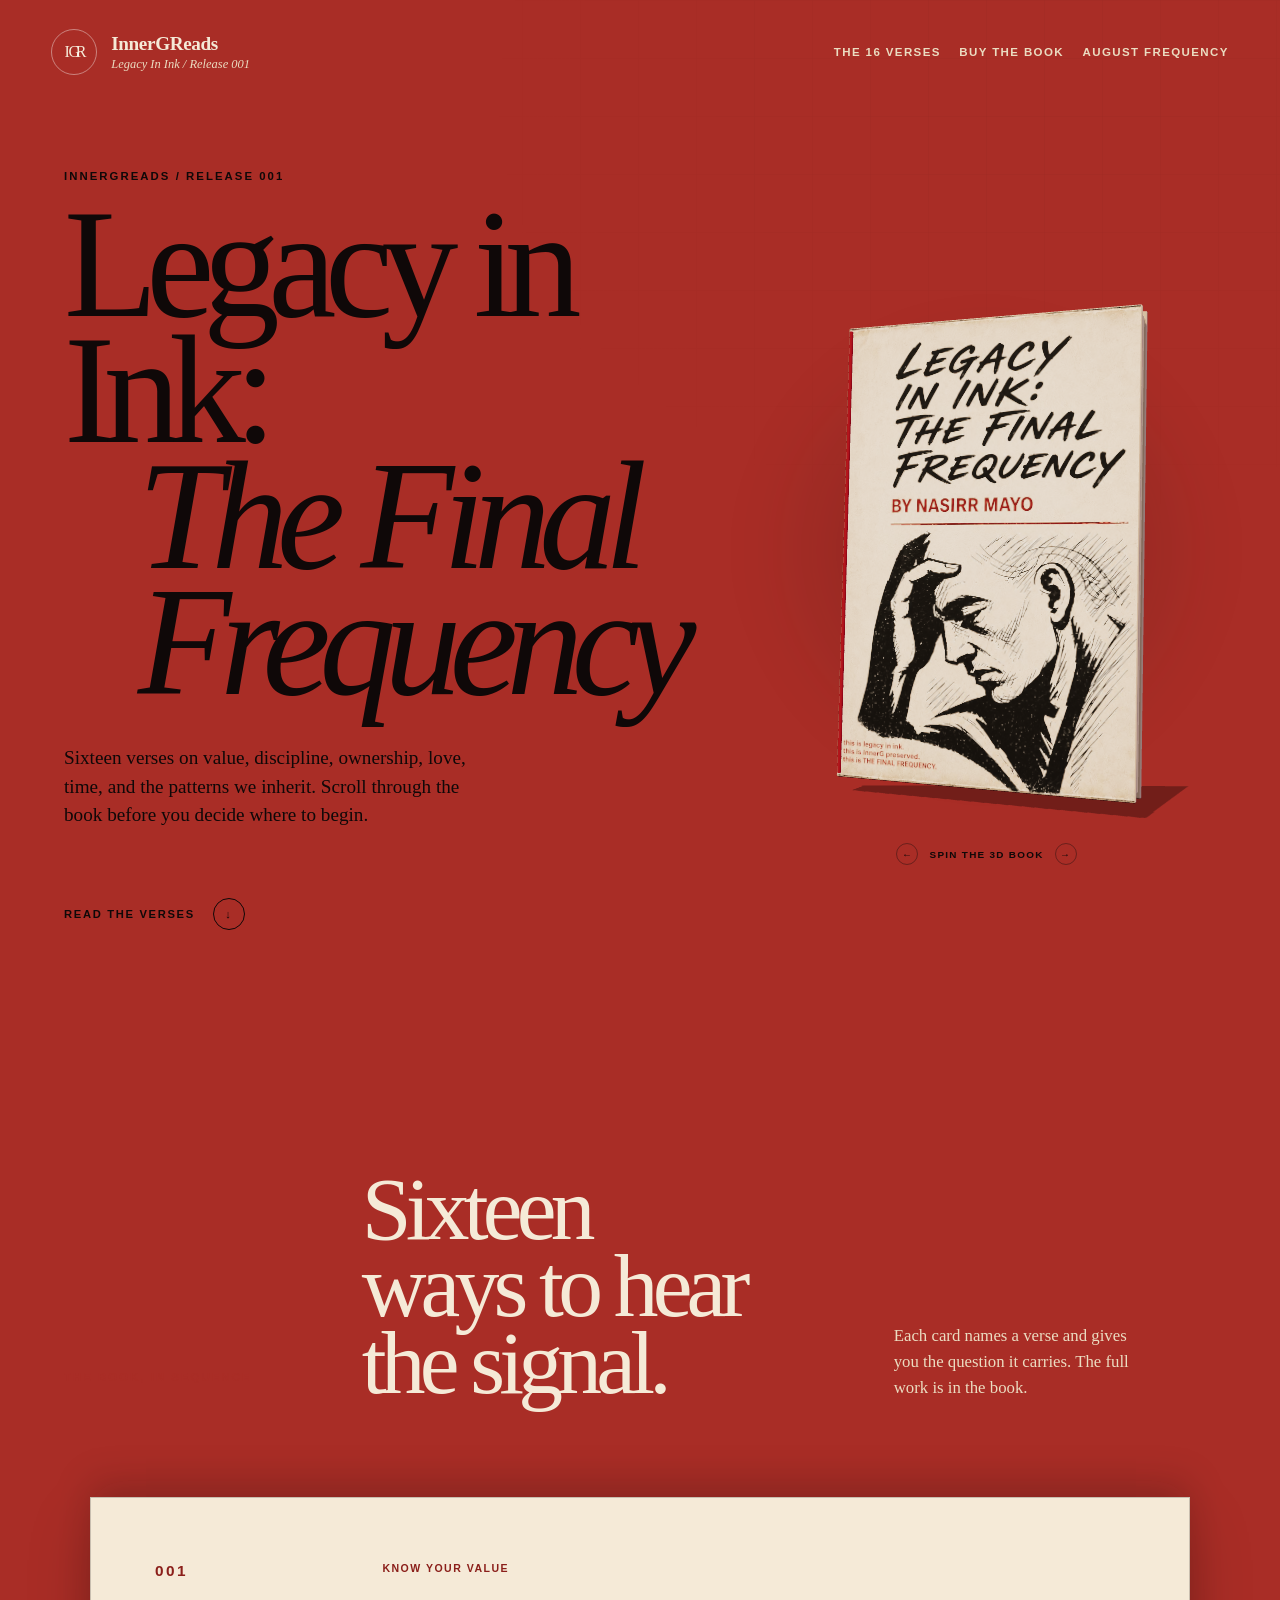
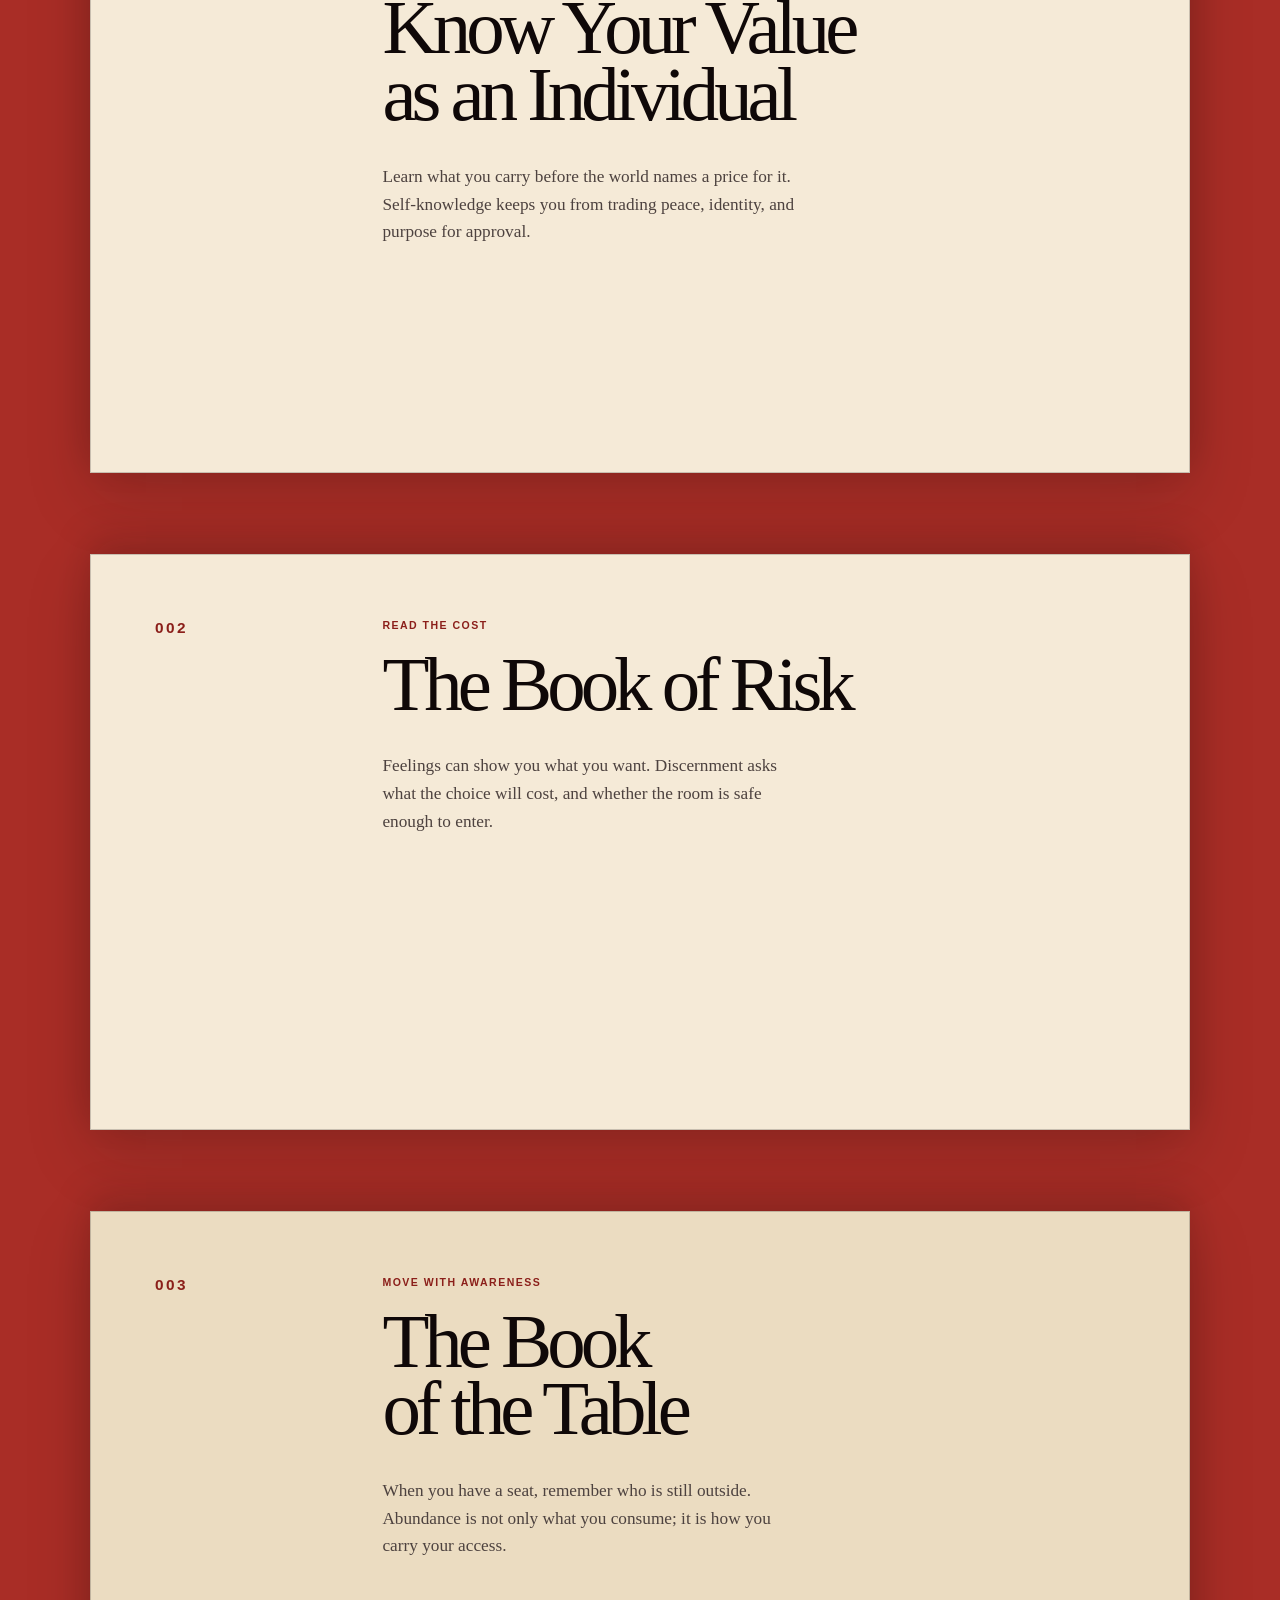
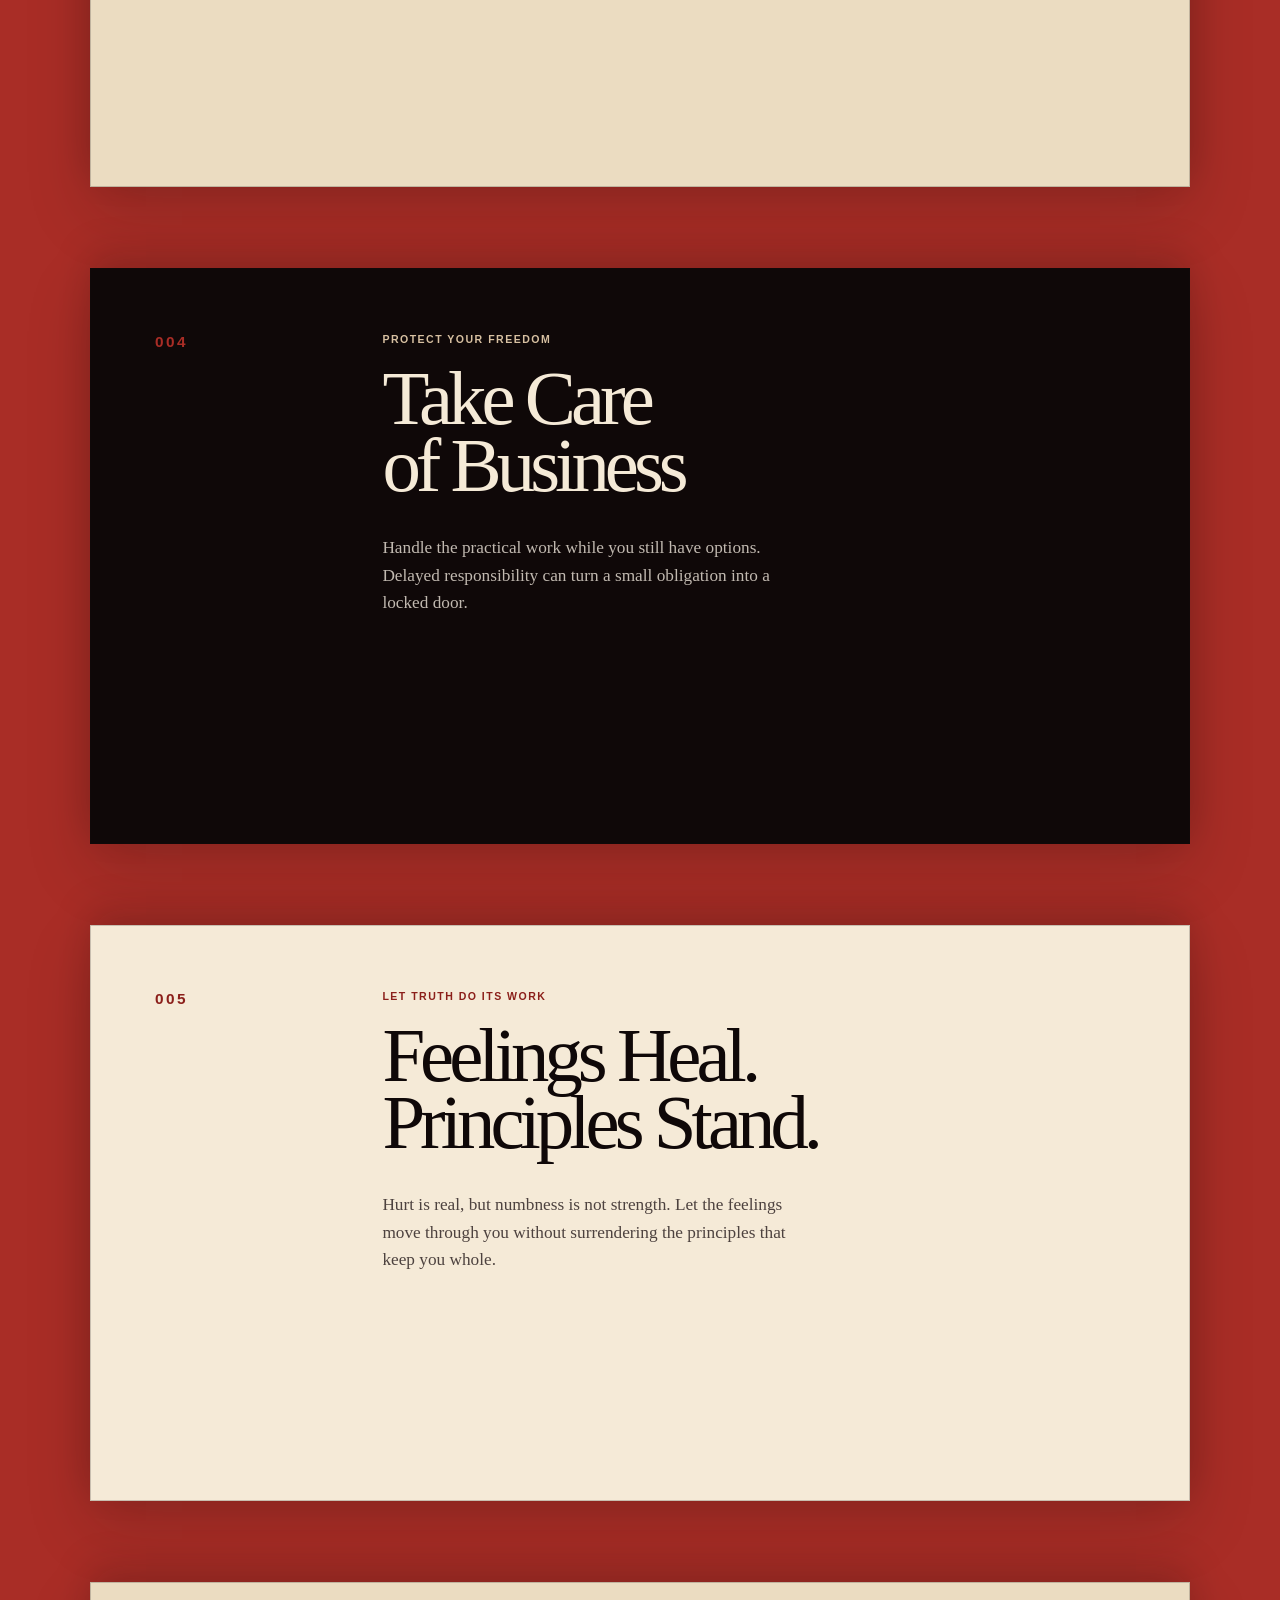
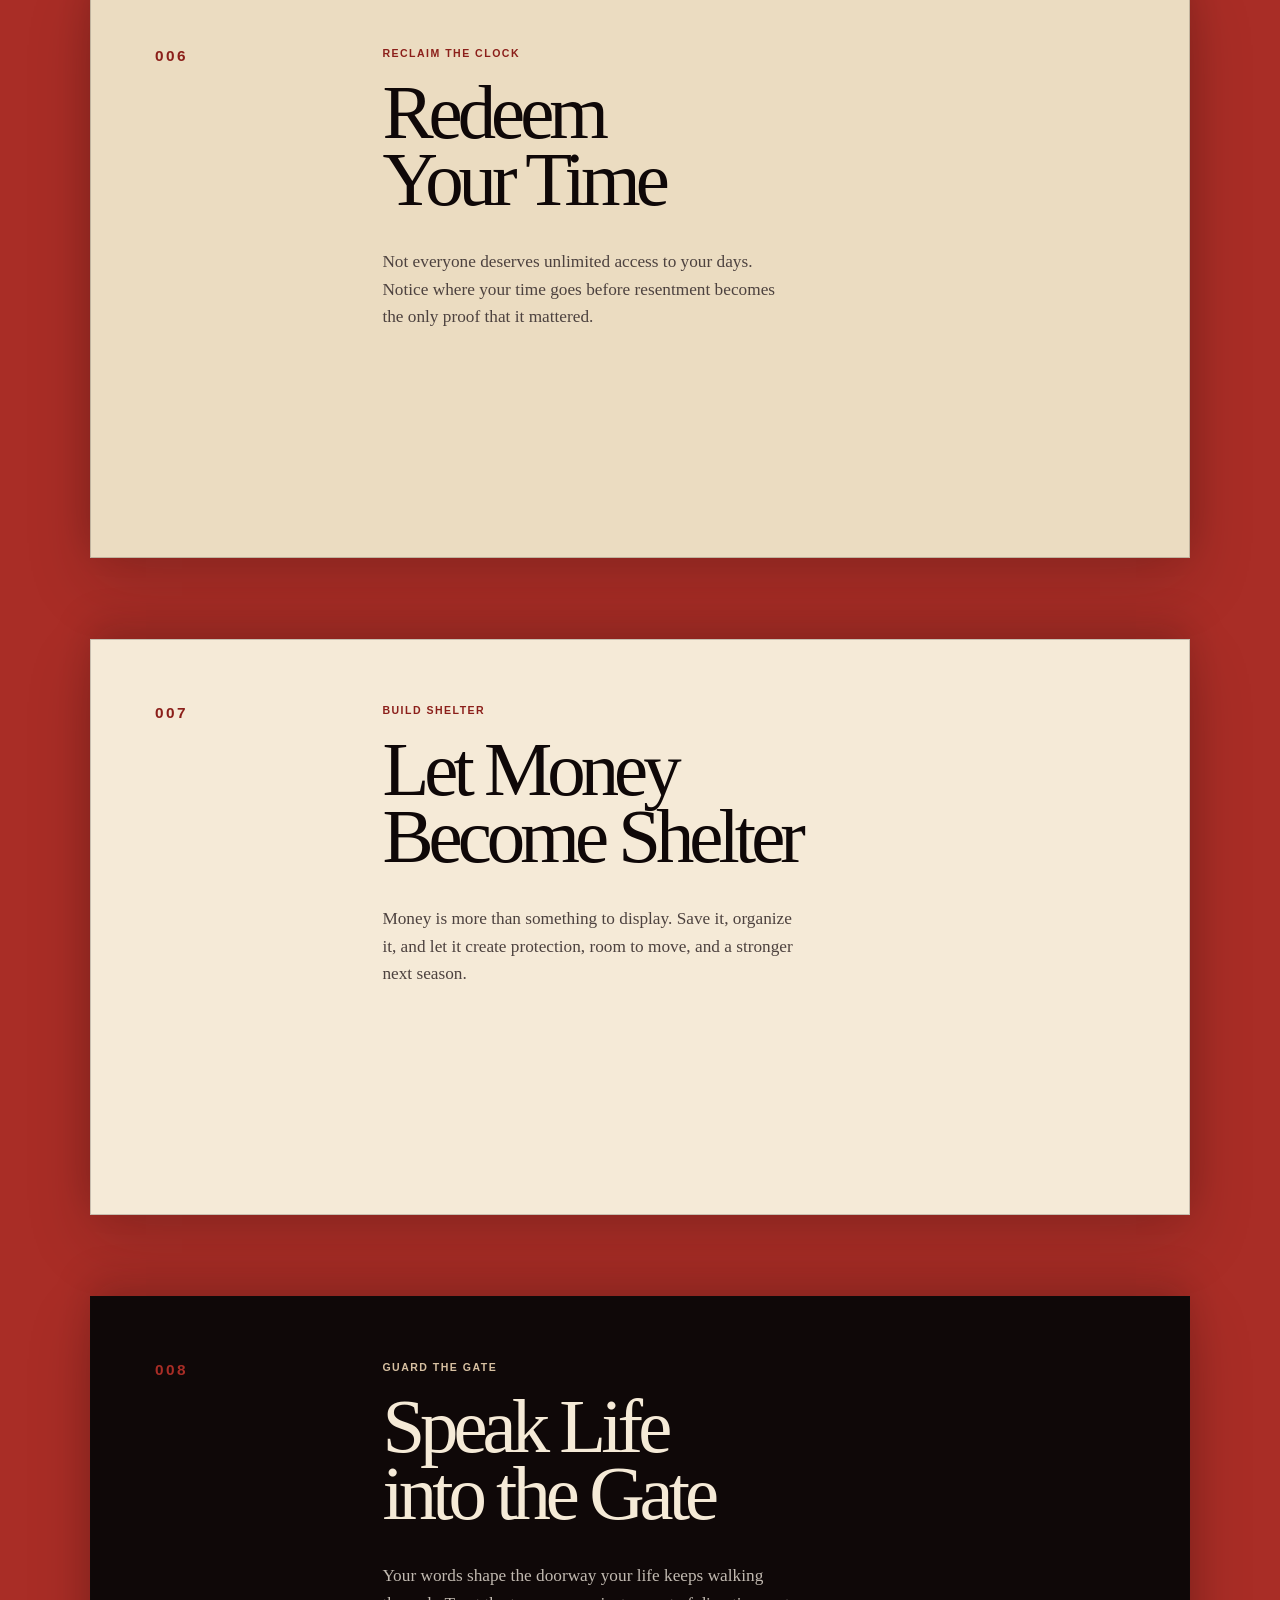
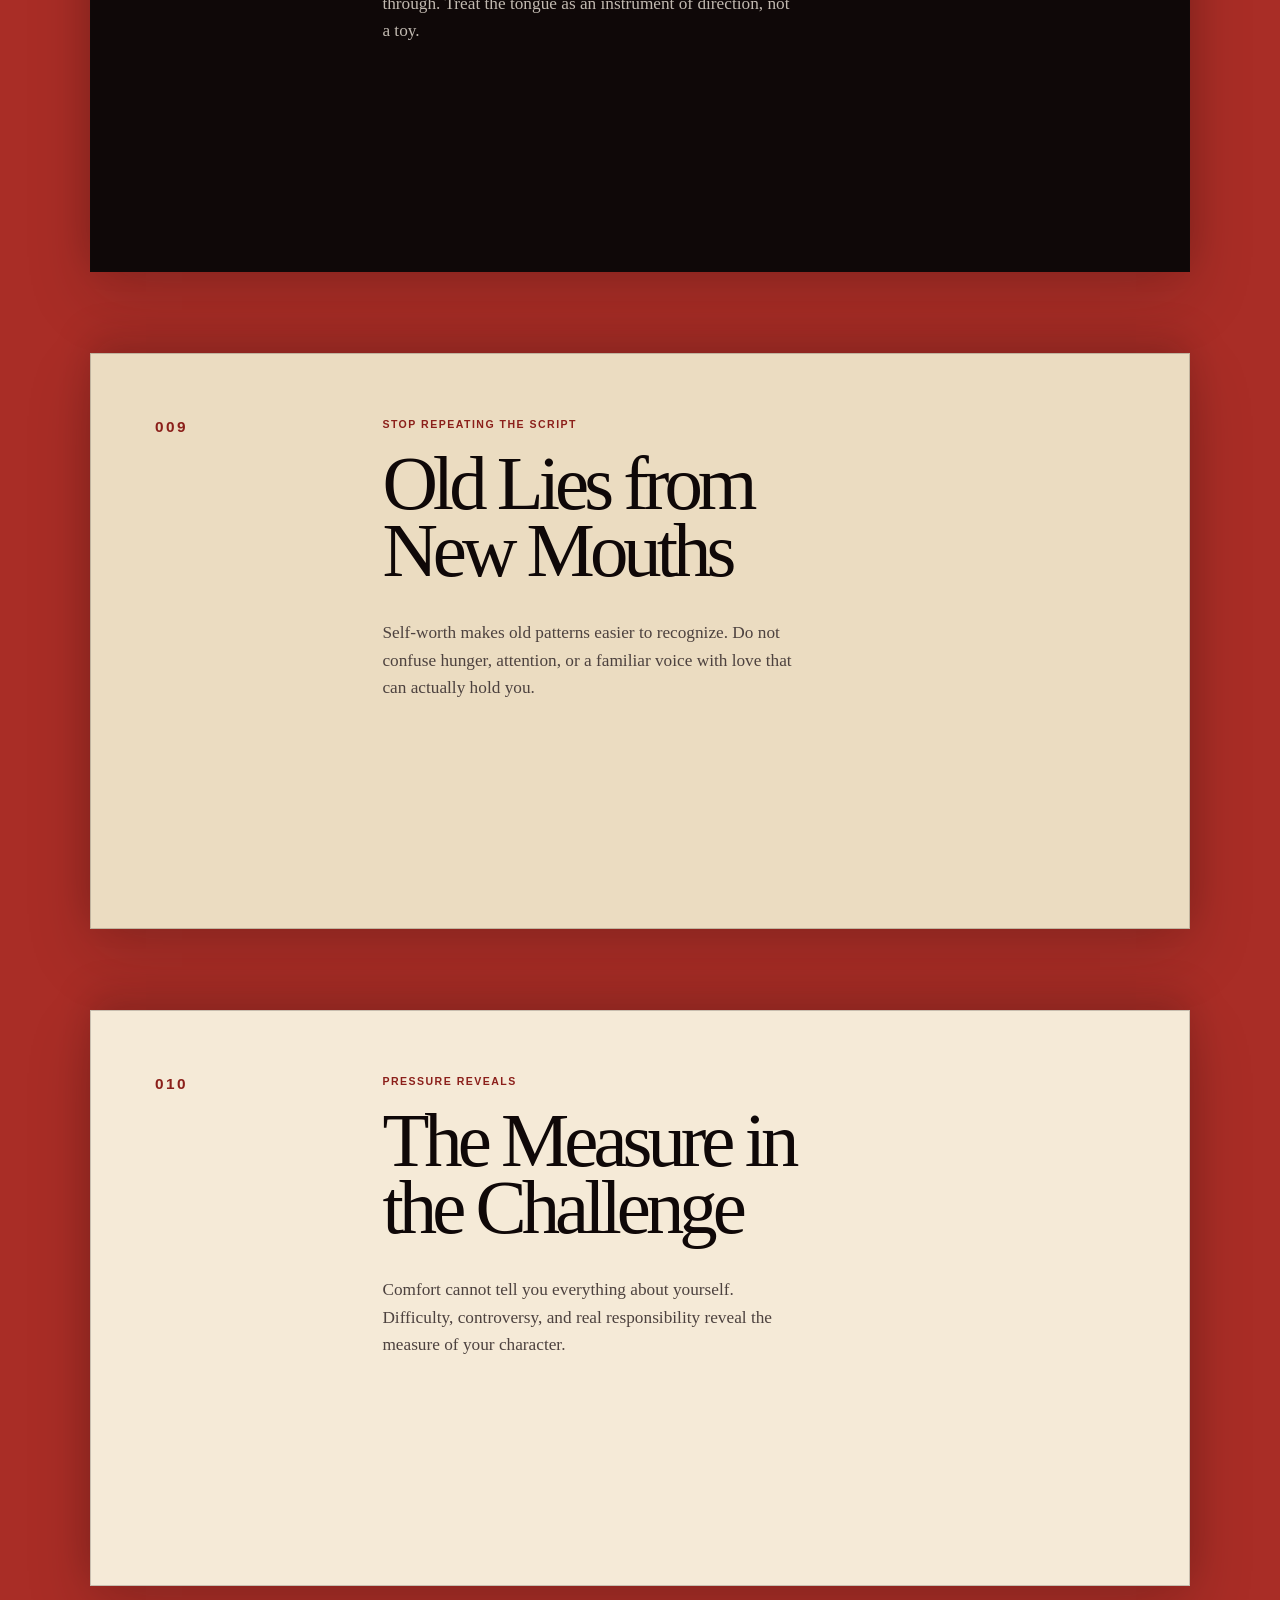
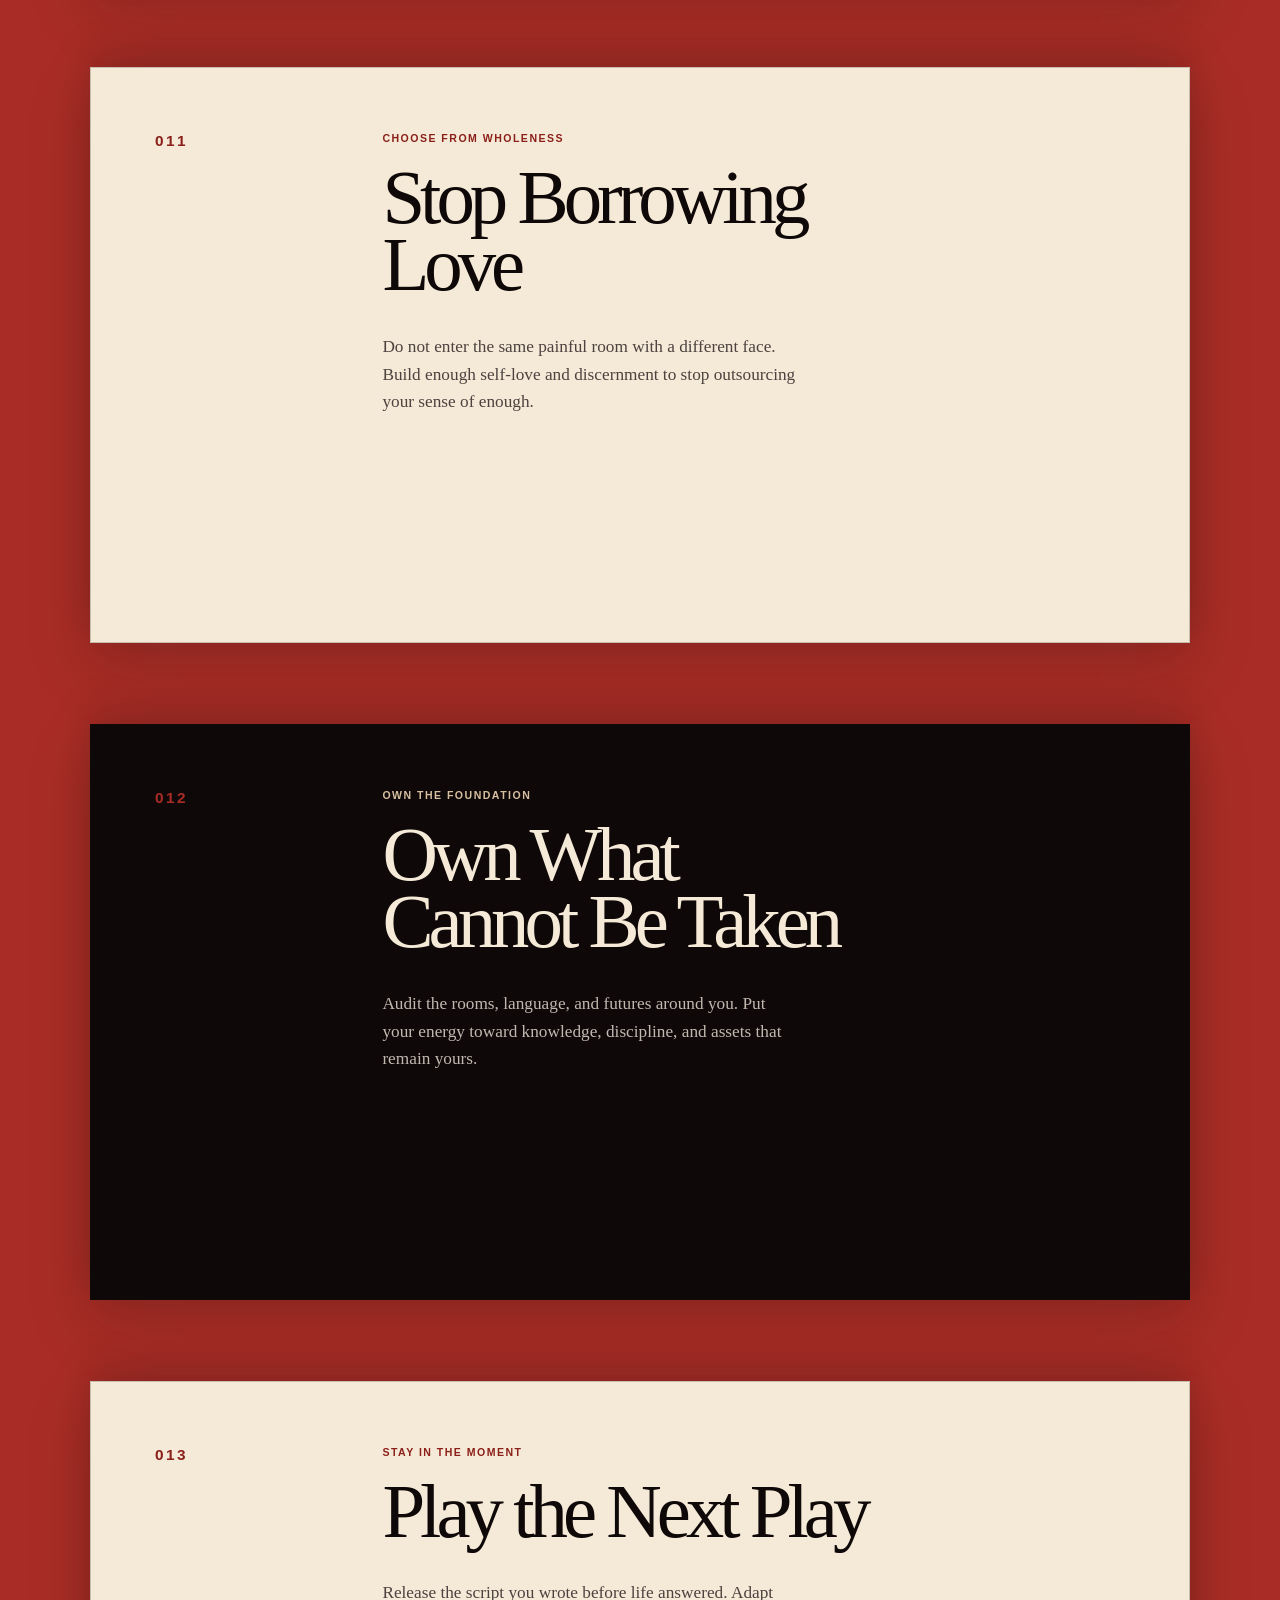
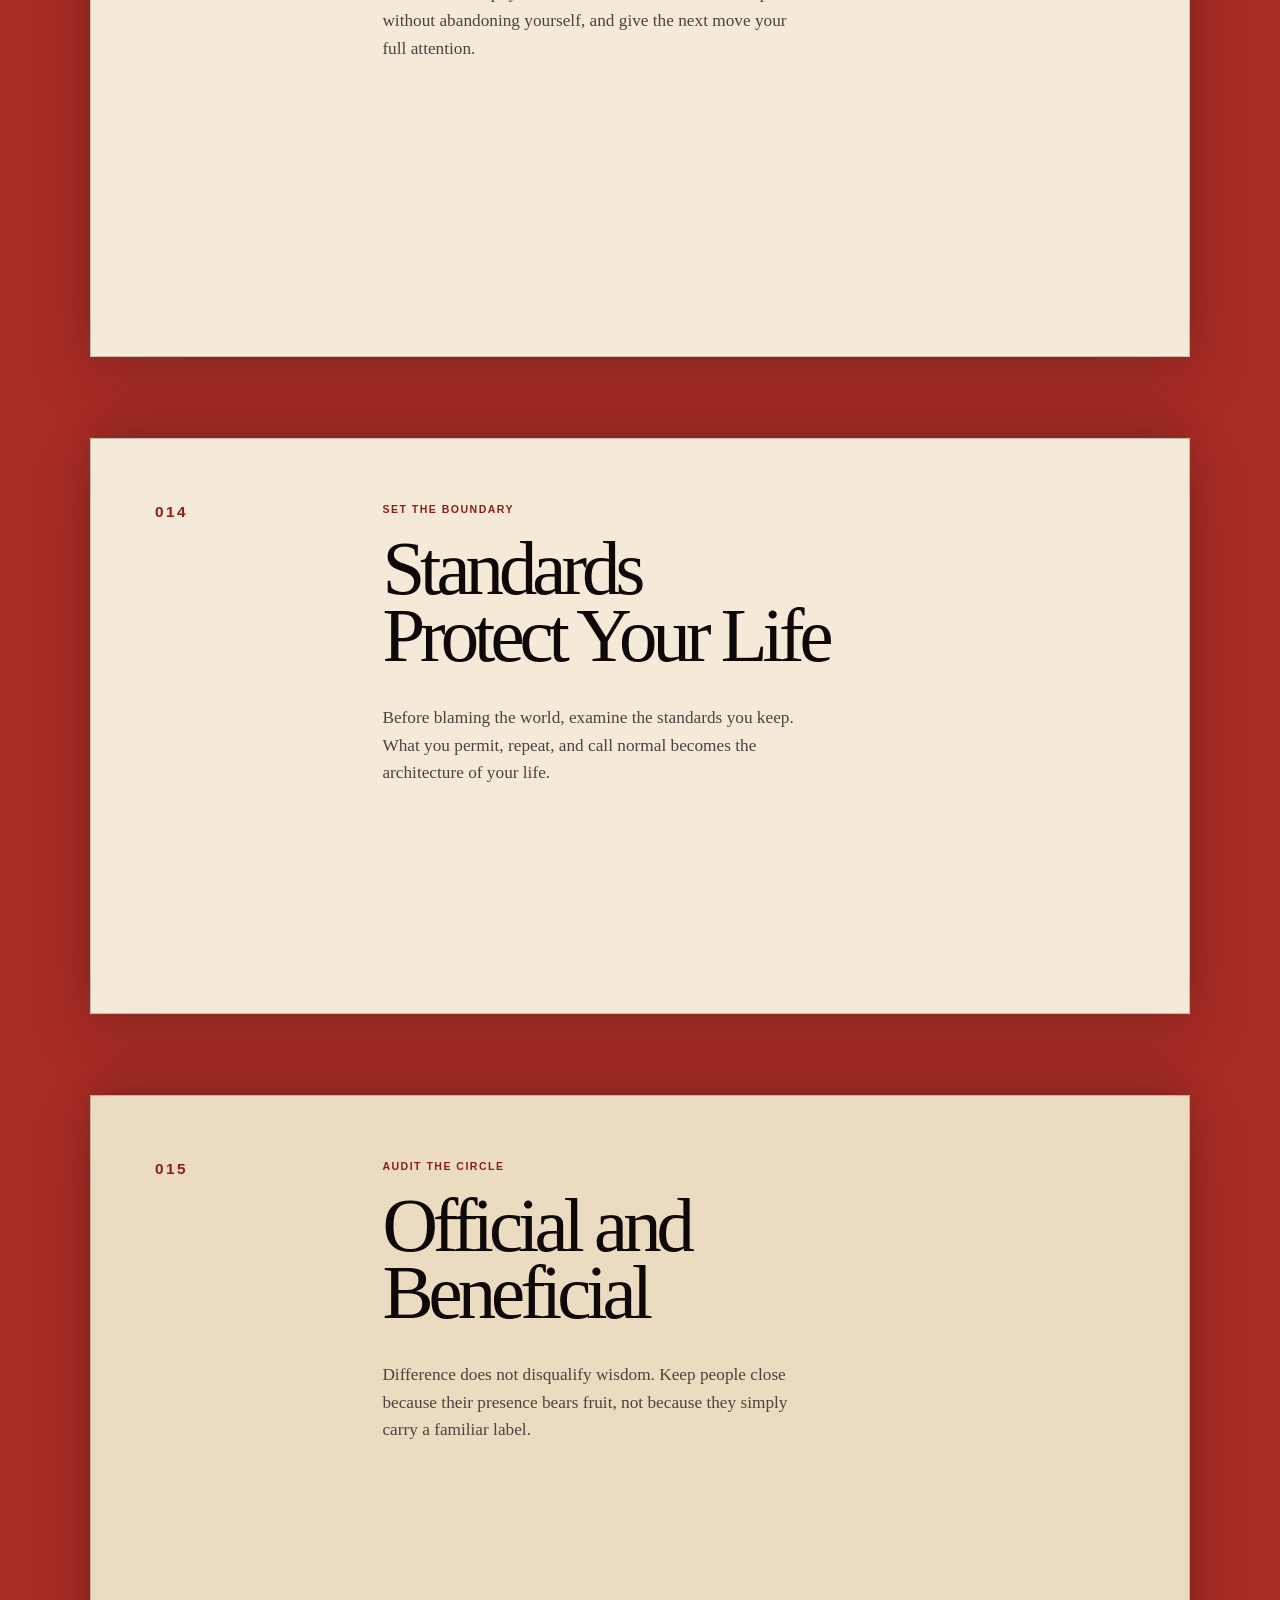
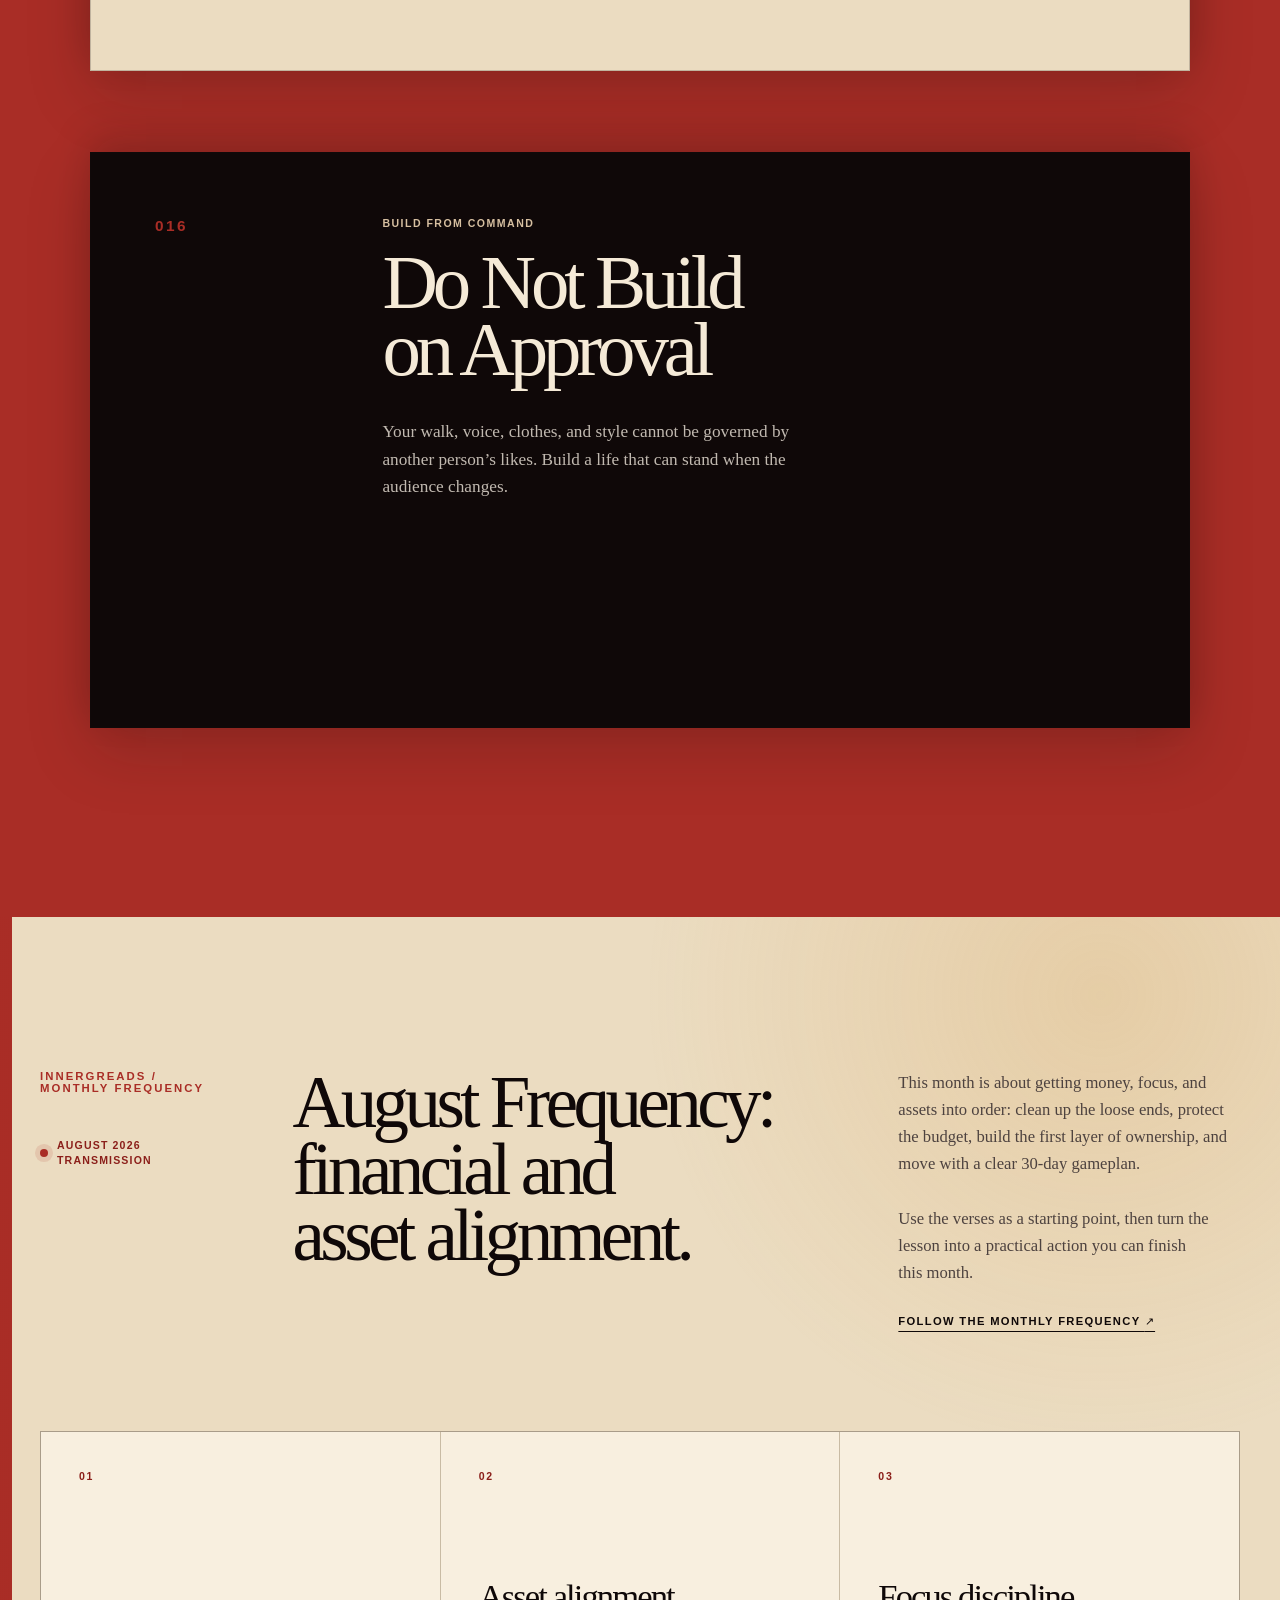
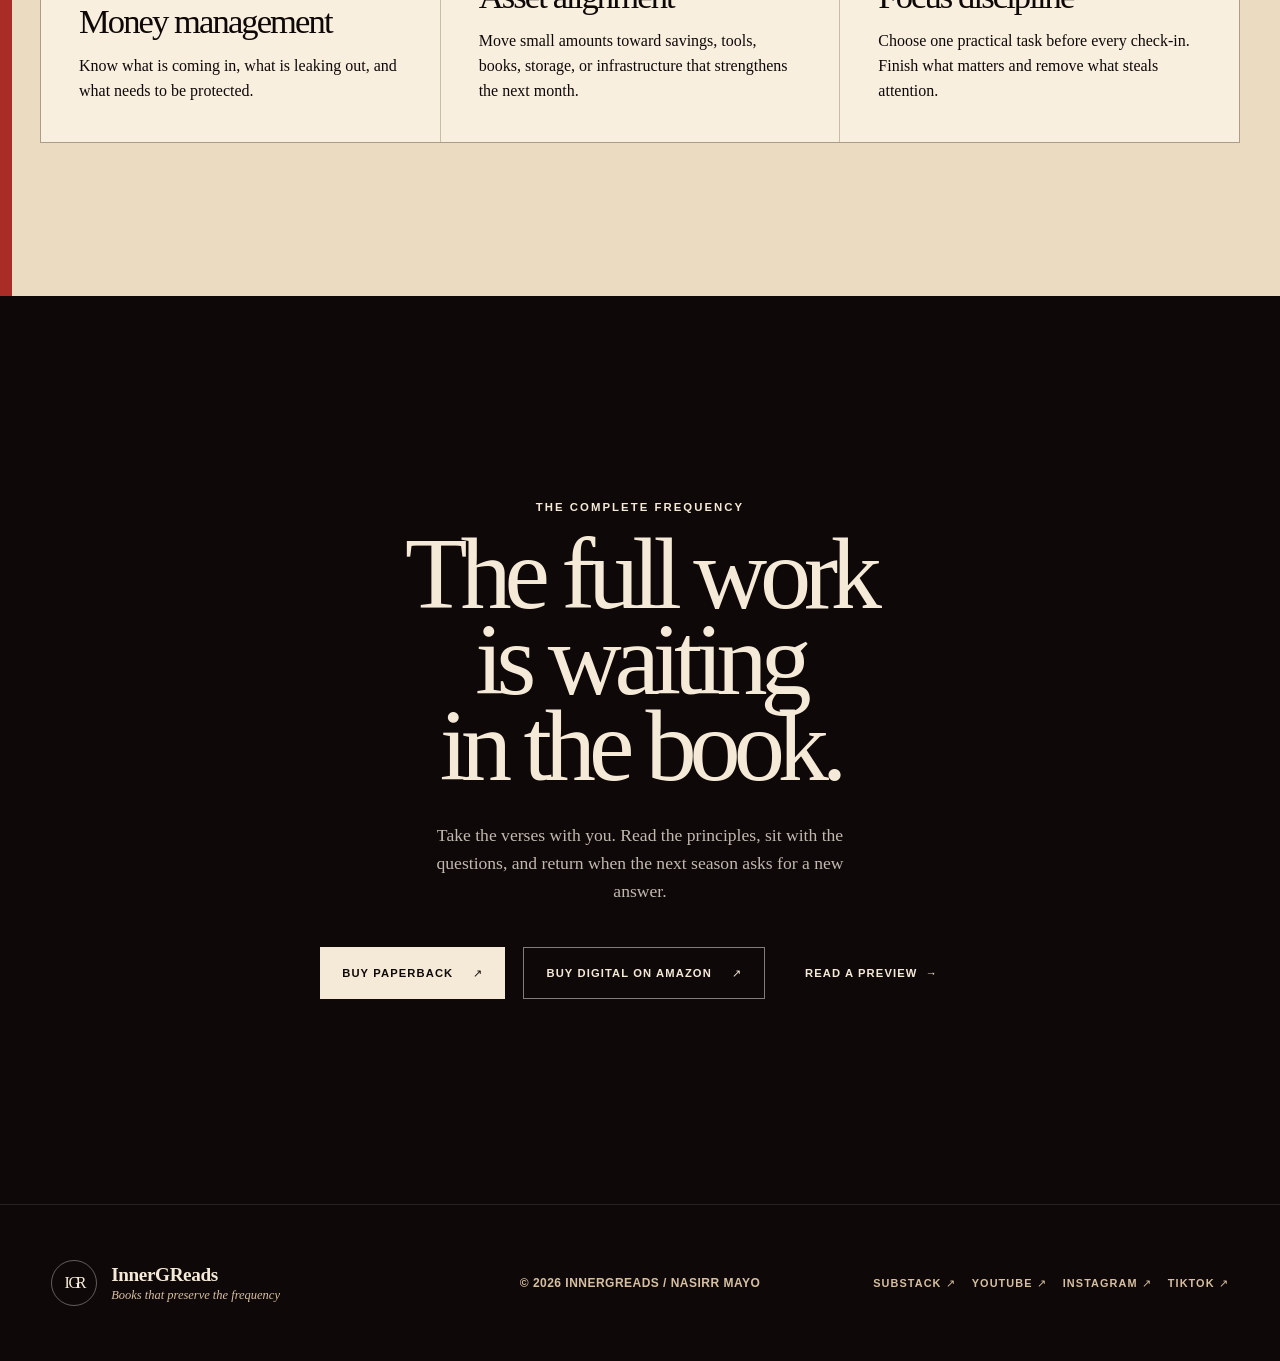
==== commit a138d95a: "Add 3D book rotation prompt" ====
--- a/index.html
+++ b/index.html
@@ -12,7 +12,7 @@
     <meta property="og:image" content="https://innergreads.study/assets/final-frequency-cover.jpg">
     <link rel="canonical" href="https://innergreads.study/">
     <title>Legacy In Ink: The Final Frequency | InnerGReads</title>
-    <link rel="stylesheet" href="./styles.css?v=frequency-no-prompt-01">
+    <link rel="stylesheet" href="./styles.css?v=spin-prompt-01">
     <script type="importmap">
       {
         "imports": {
@@ -66,7 +66,7 @@
           <div class="book-fallback">
             <img src="./assets/final-frequency-front-3d.jpg" alt="Cover of Legacy In Ink: The Final Frequency by Nasirr Mayo" width="1220" height="1850">
           </div>
-          <p class="drag-note">Drag to rotate · click to turn the book</p>
+          <p class="drag-note"><span aria-hidden="true">←</span> Spin the 3D book <span aria-hidden="true">→</span></p>
         </div>
         <a class="verse-hero-cue reveal" href="#verses">Read the verses <span aria-hidden="true">↓</span></a>
       </section>
--- a/styles.css
+++ b/styles.css
@@ -2035,6 +2035,35 @@
   background: var(--ink-950);
 }
 
+.verse-book-stage .drag-note {
+  display: inline-flex;
+  align-items: center;
+  justify-content: center;
+  gap: 11px;
+  font-size: 0.62rem;
+  letter-spacing: 0.13em;
+}
+
+.verse-book-stage .drag-note span {
+  display: inline-grid;
+  place-items: center;
+  width: 22px;
+  height: 22px;
+  color: var(--ink-950);
+  border: 1px solid oklch(0.18 0.014 24 / 0.42);
+  border-radius: 50%;
+  animation: spin-prompt 1.8s ease-in-out infinite alternate;
+}
+
+.verse-book-stage .drag-note span:last-child {
+  animation-delay: 180ms;
+}
+
+@keyframes spin-prompt {
+  from { transform: translateX(-2px); opacity: 0.58; }
+  to { transform: translateX(2px); opacity: 1; }
+}
+
 .verse-hero .verse-hero-cue {
   grid-column: 1;
   grid-row: 2;
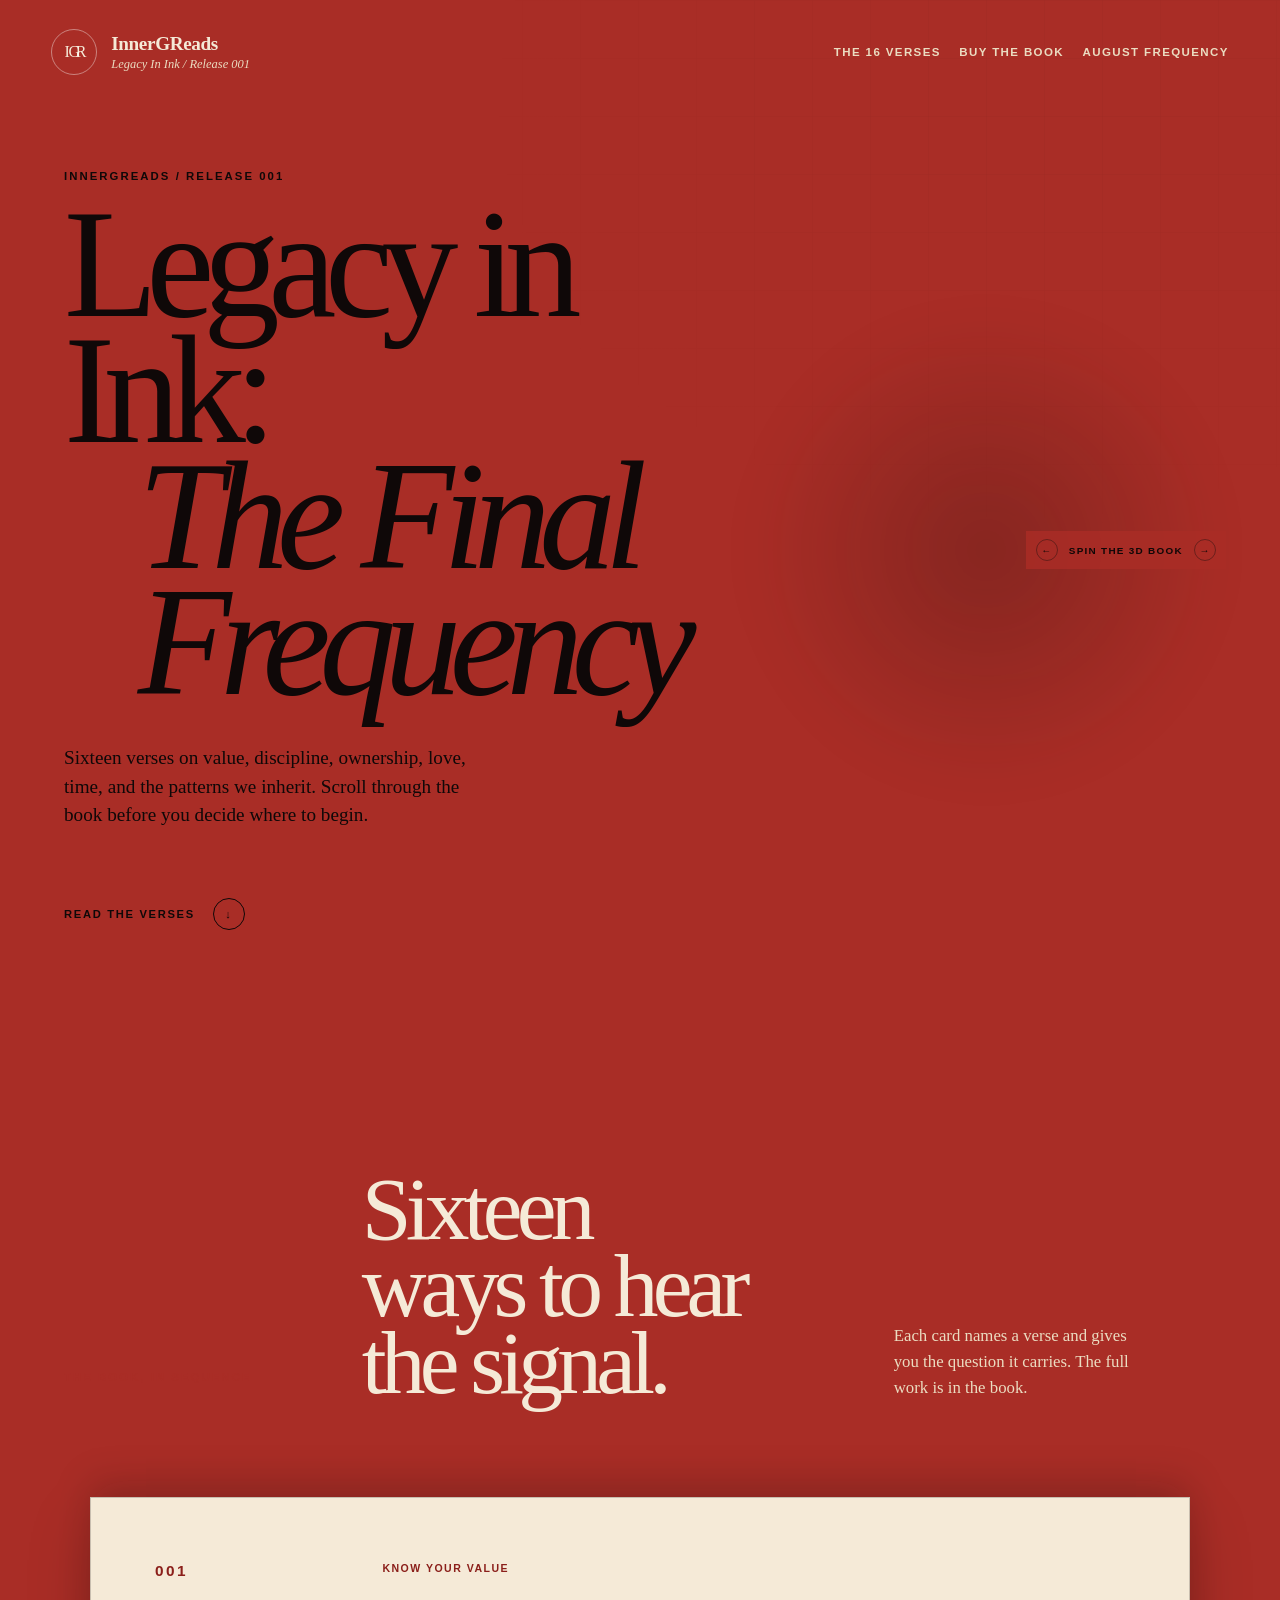
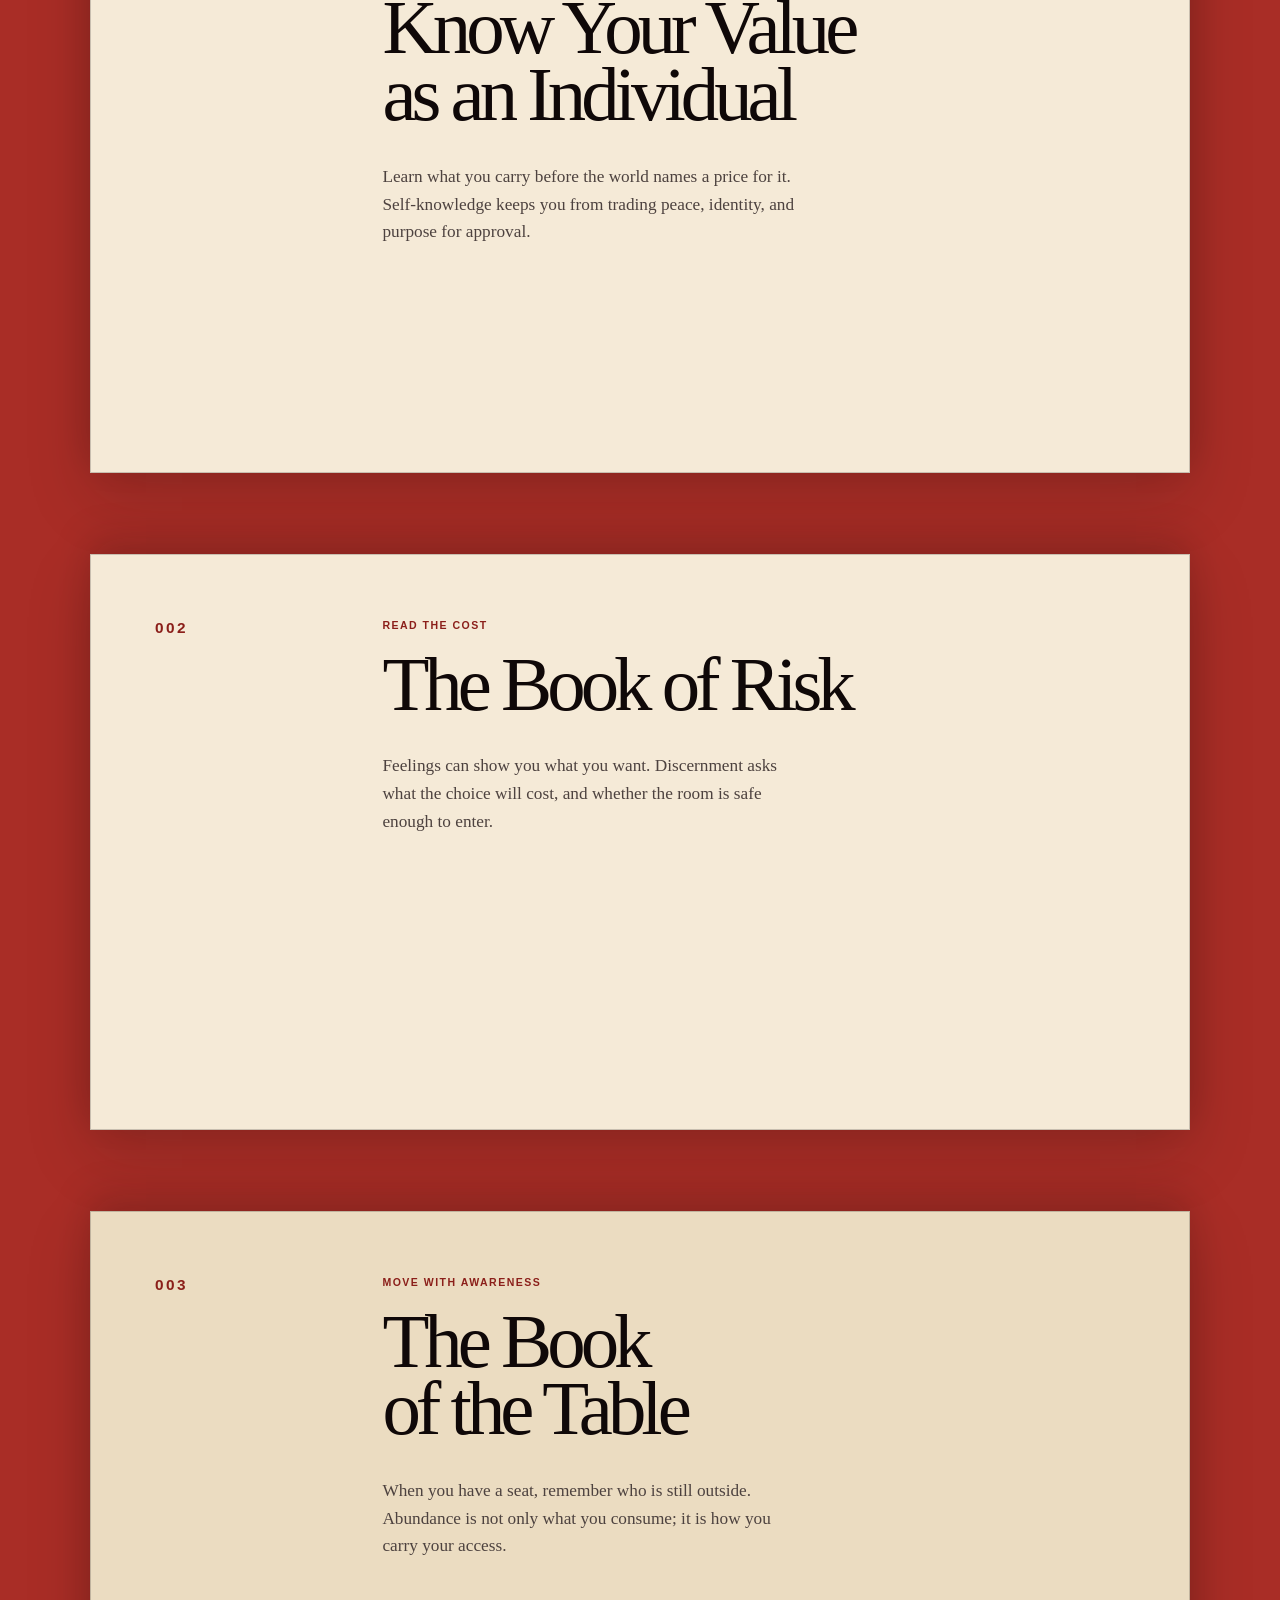
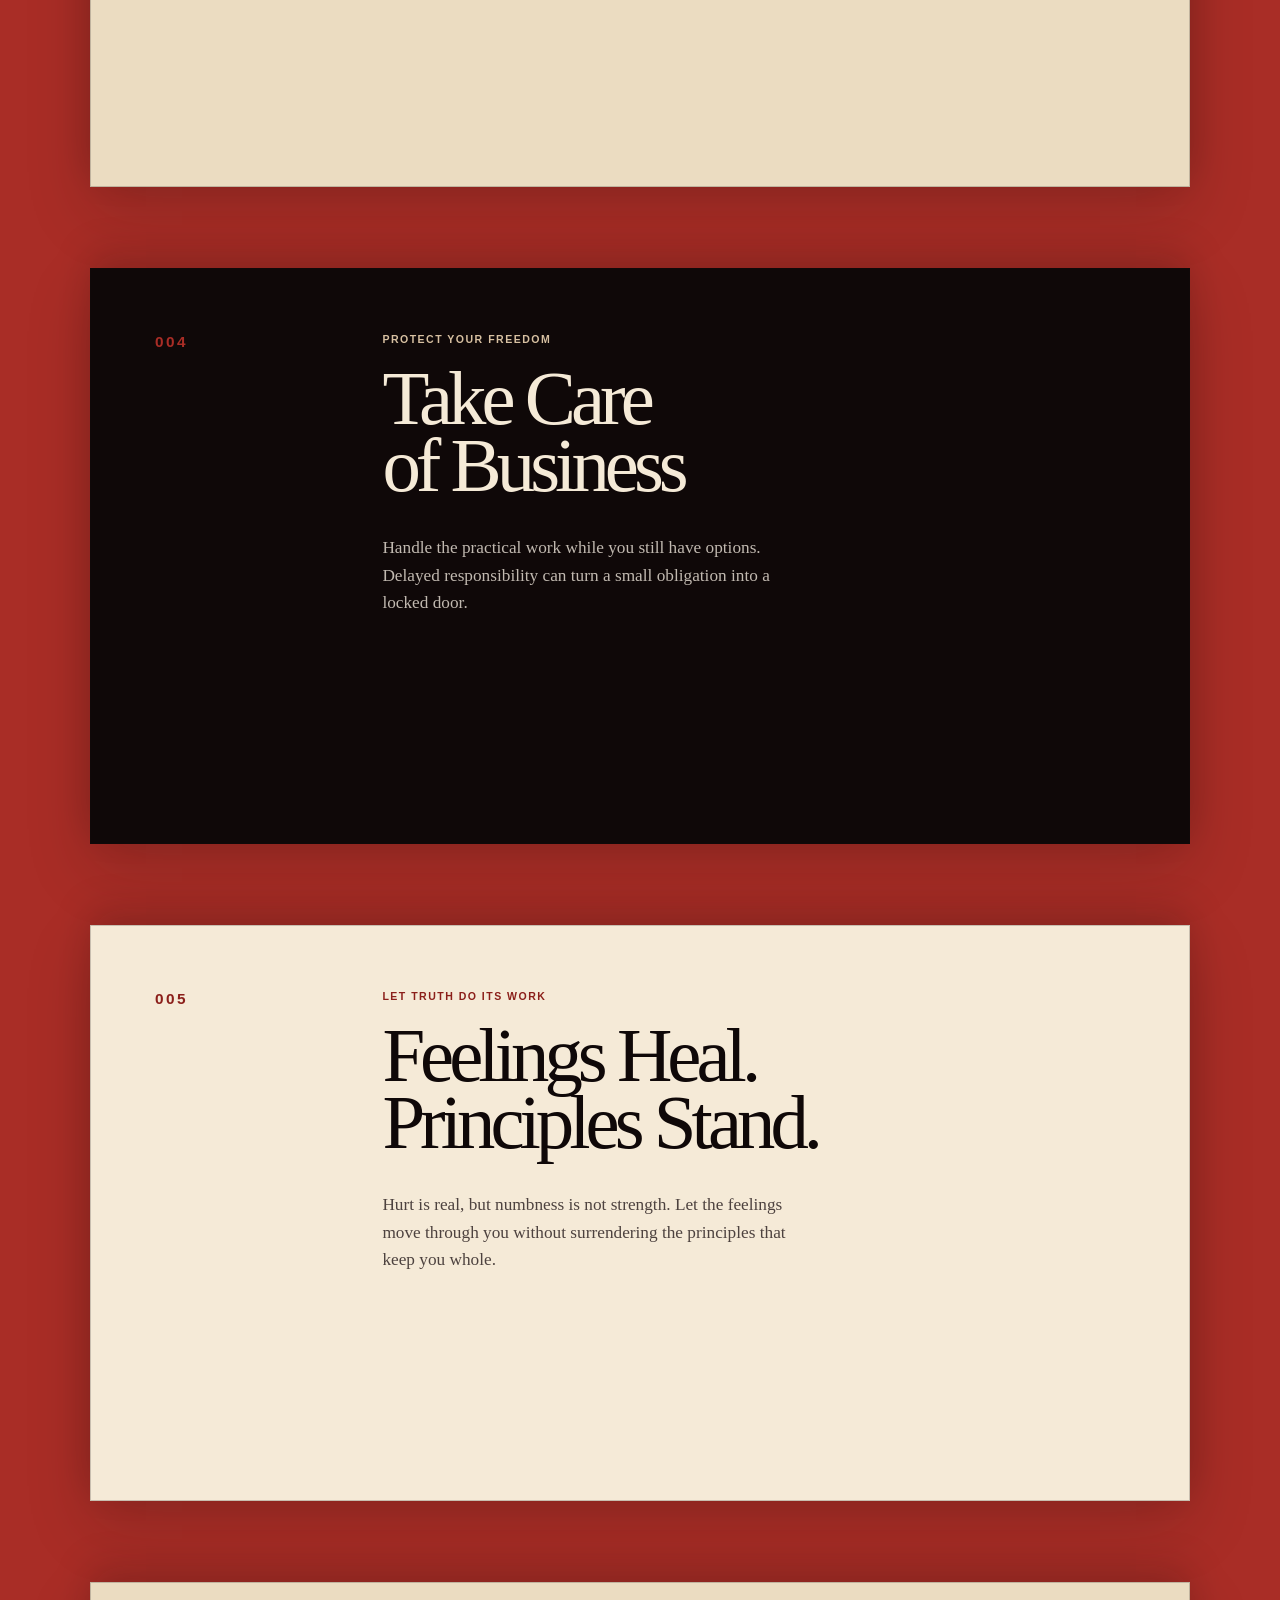
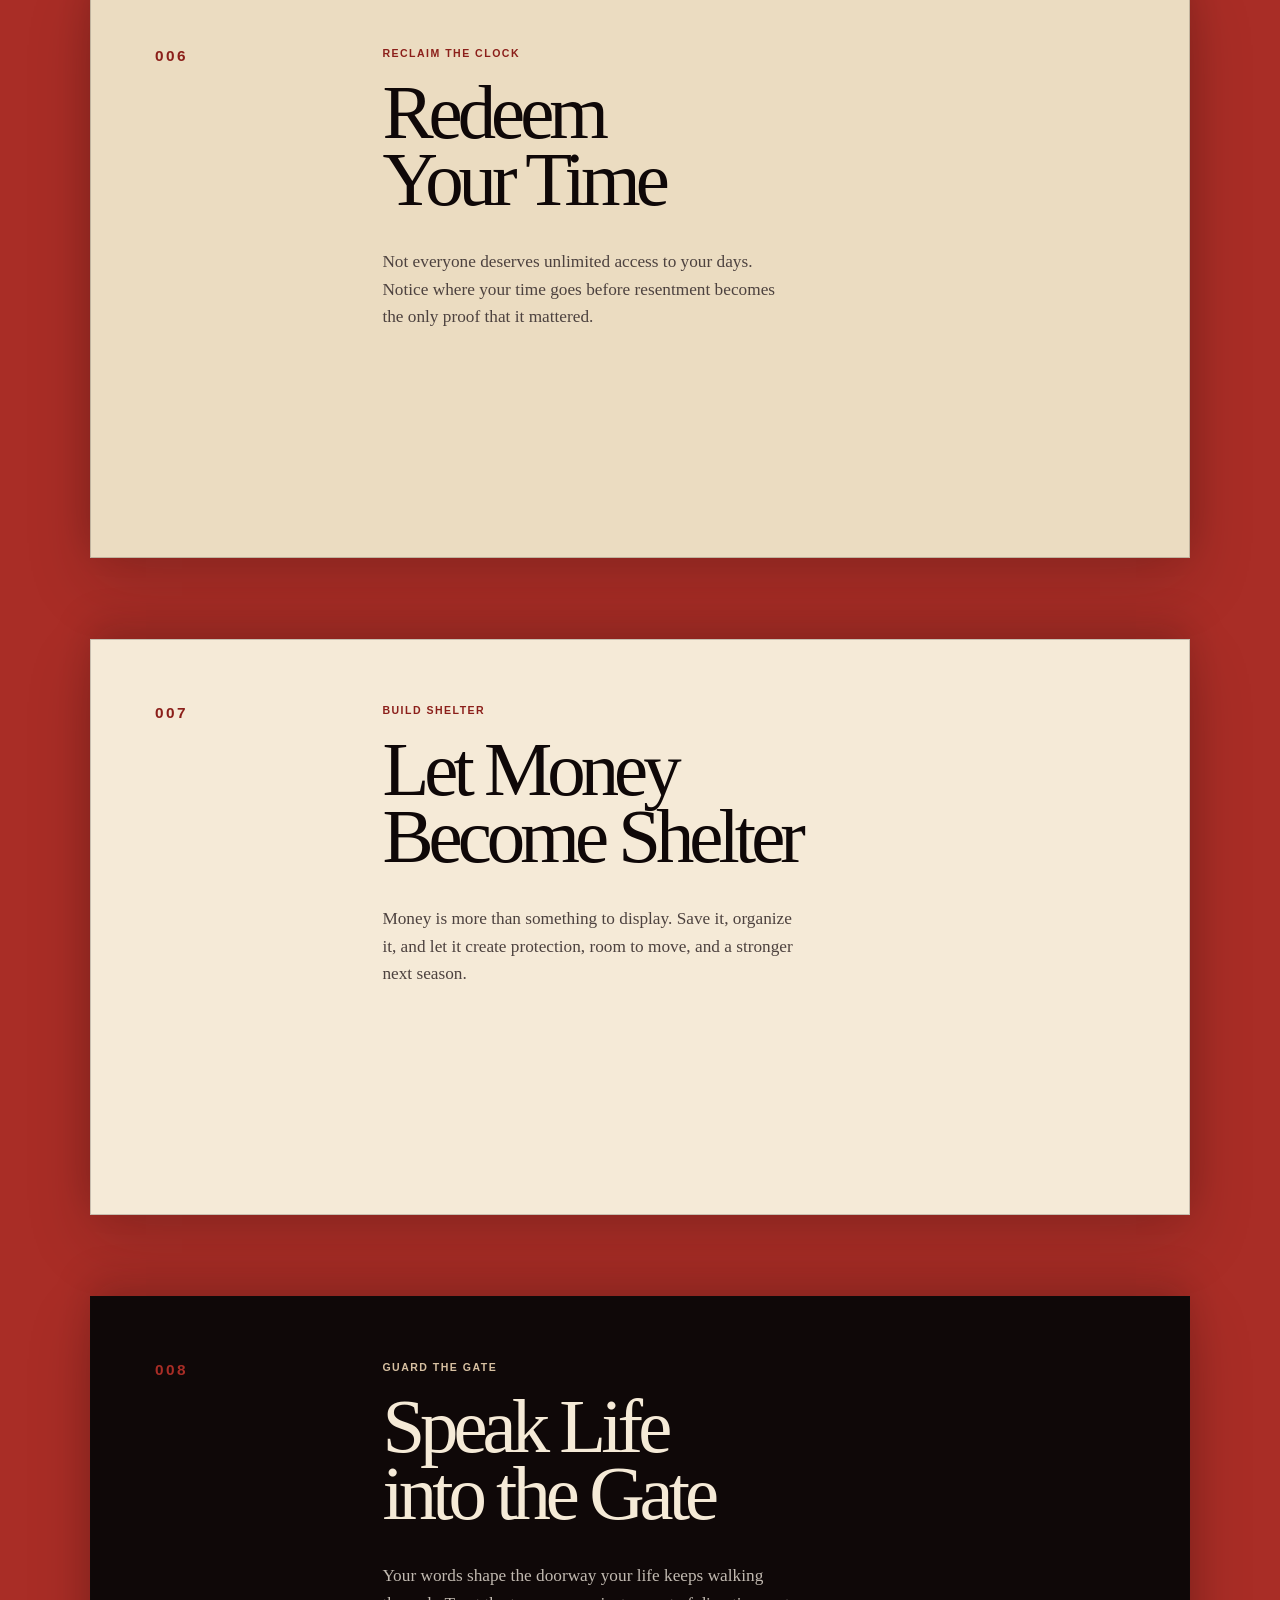
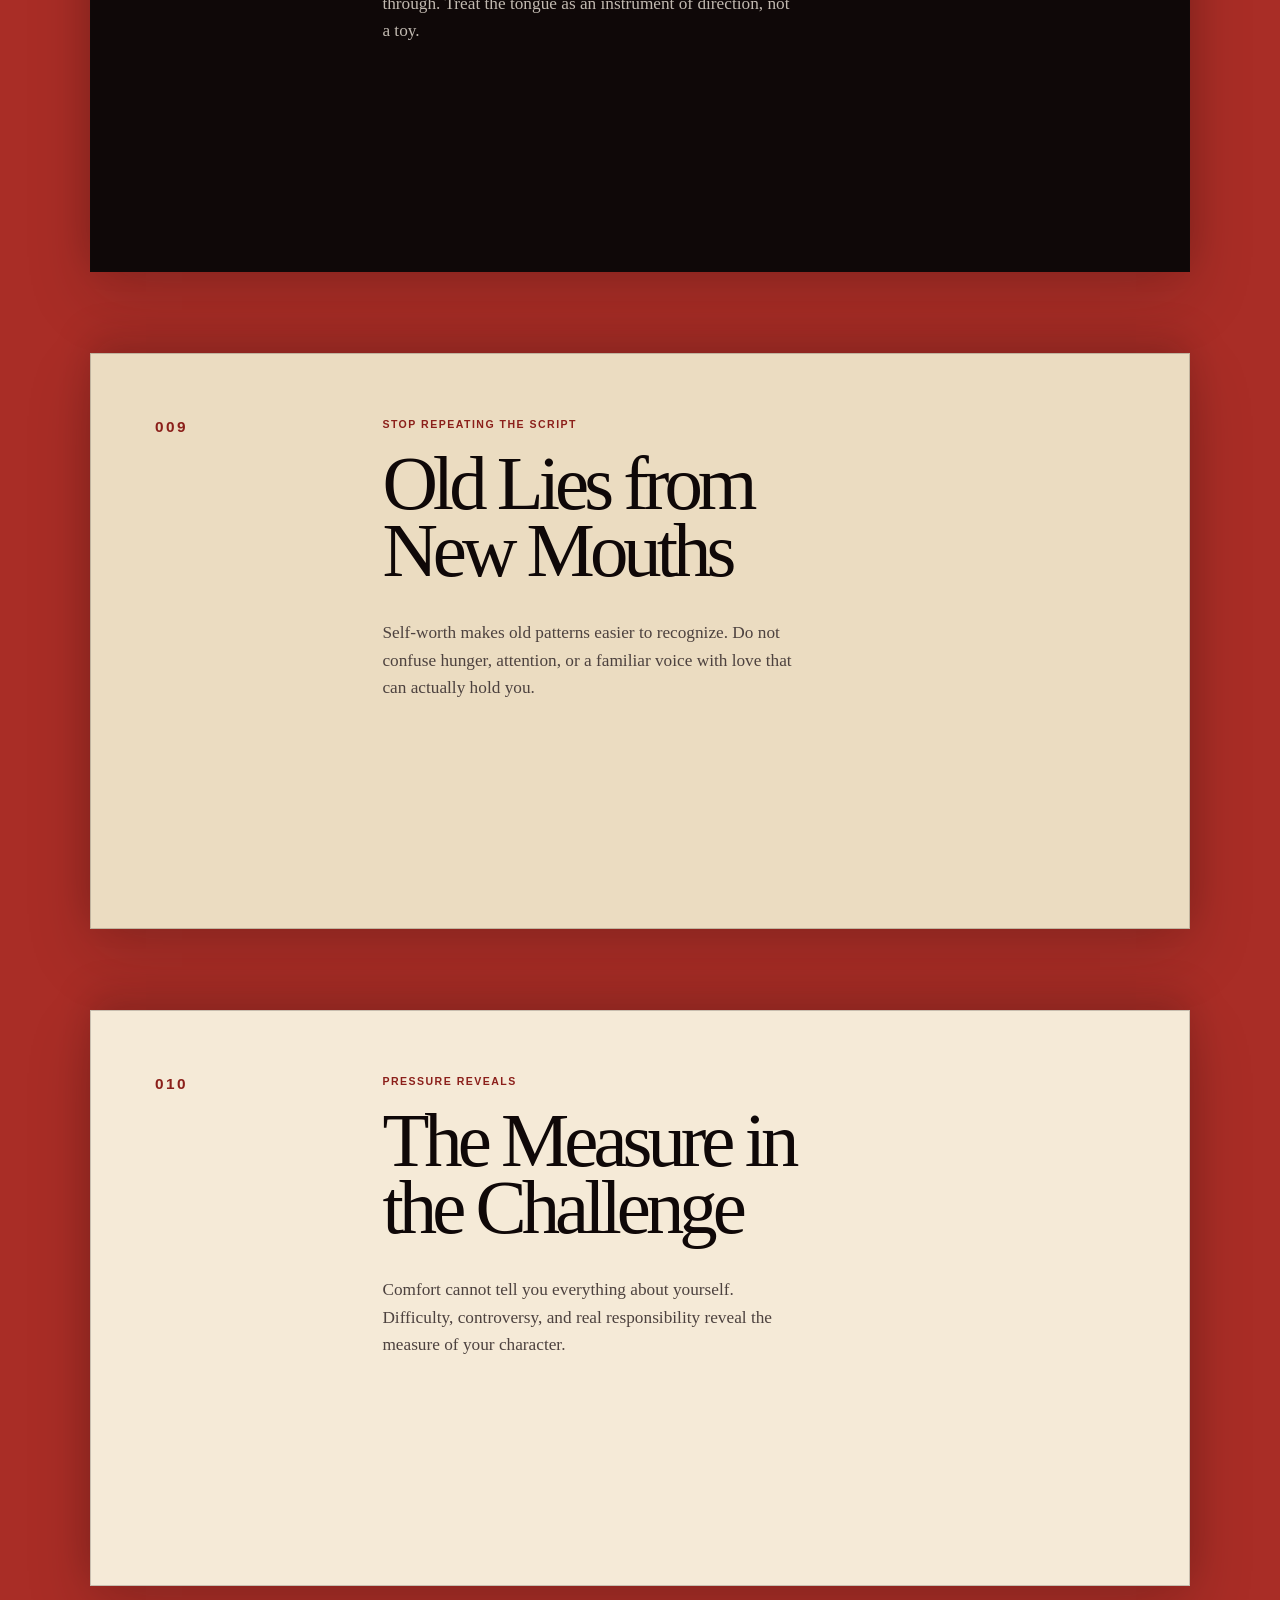
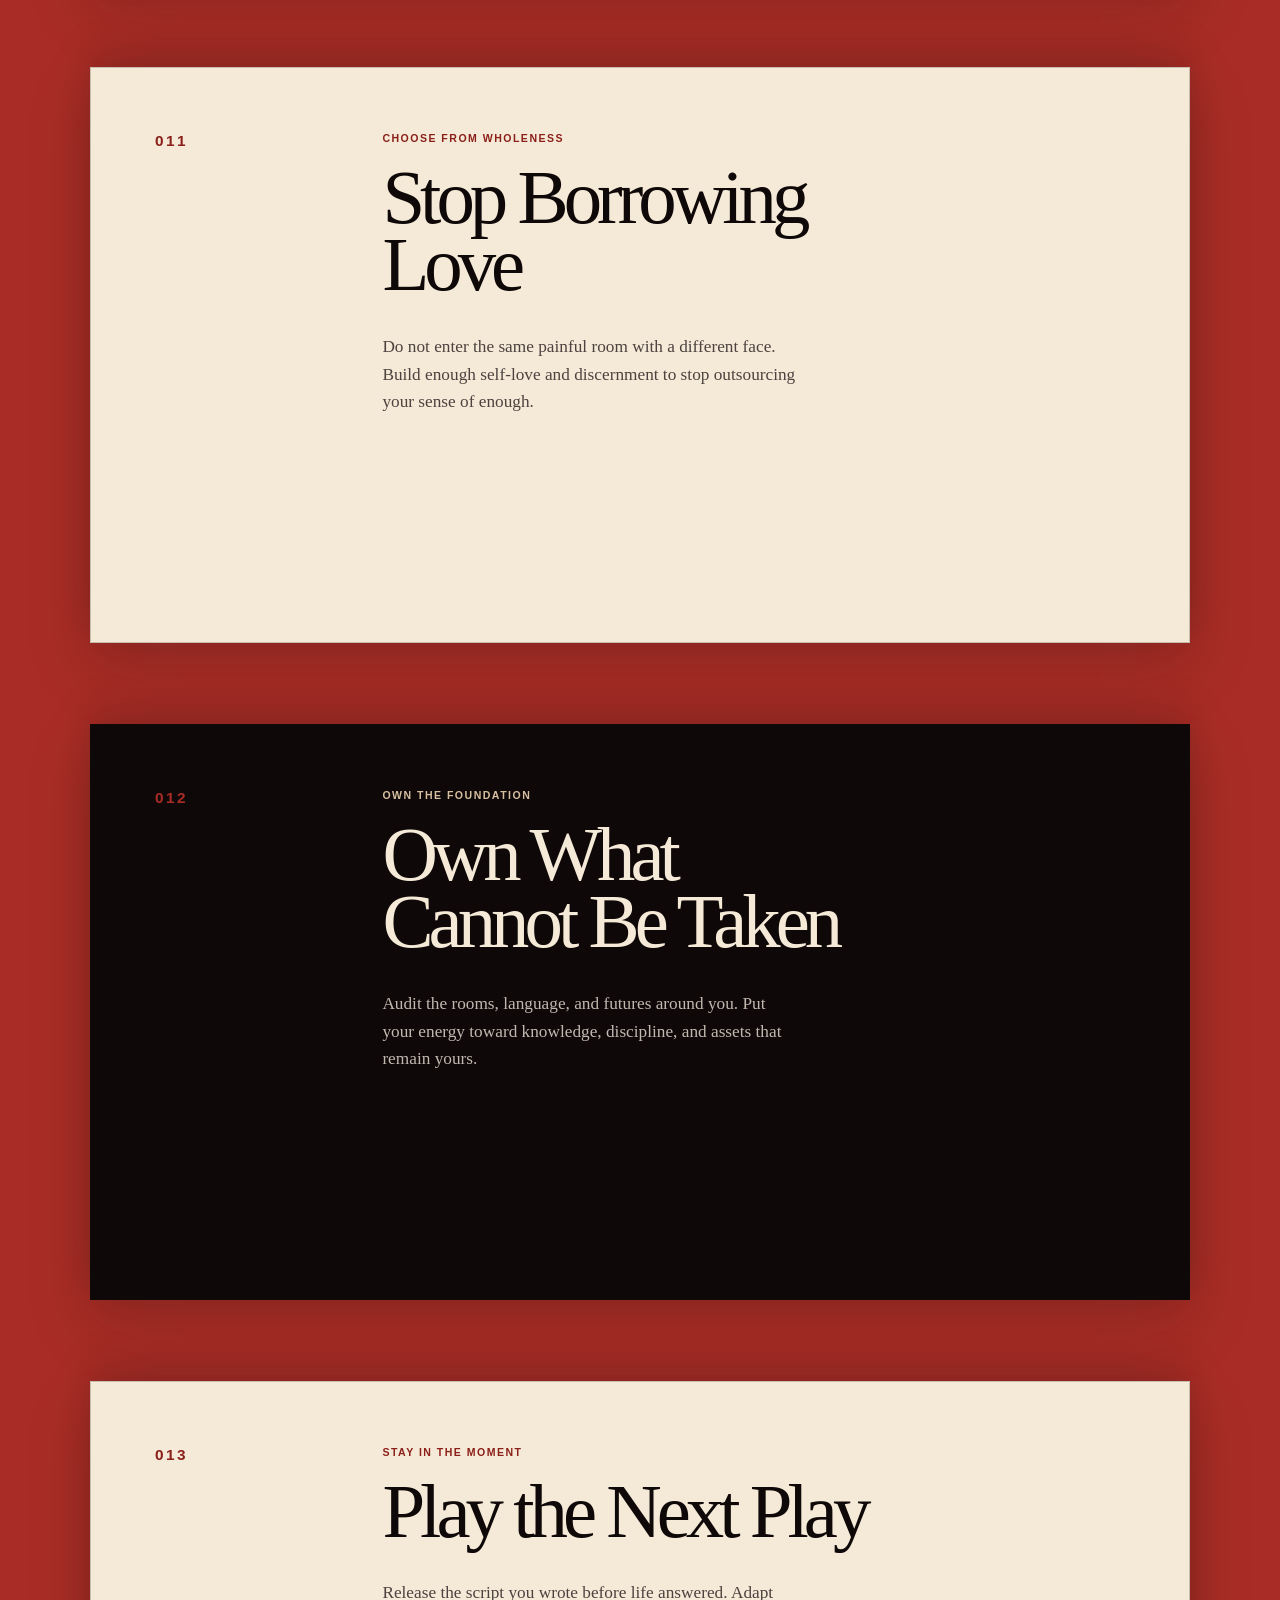
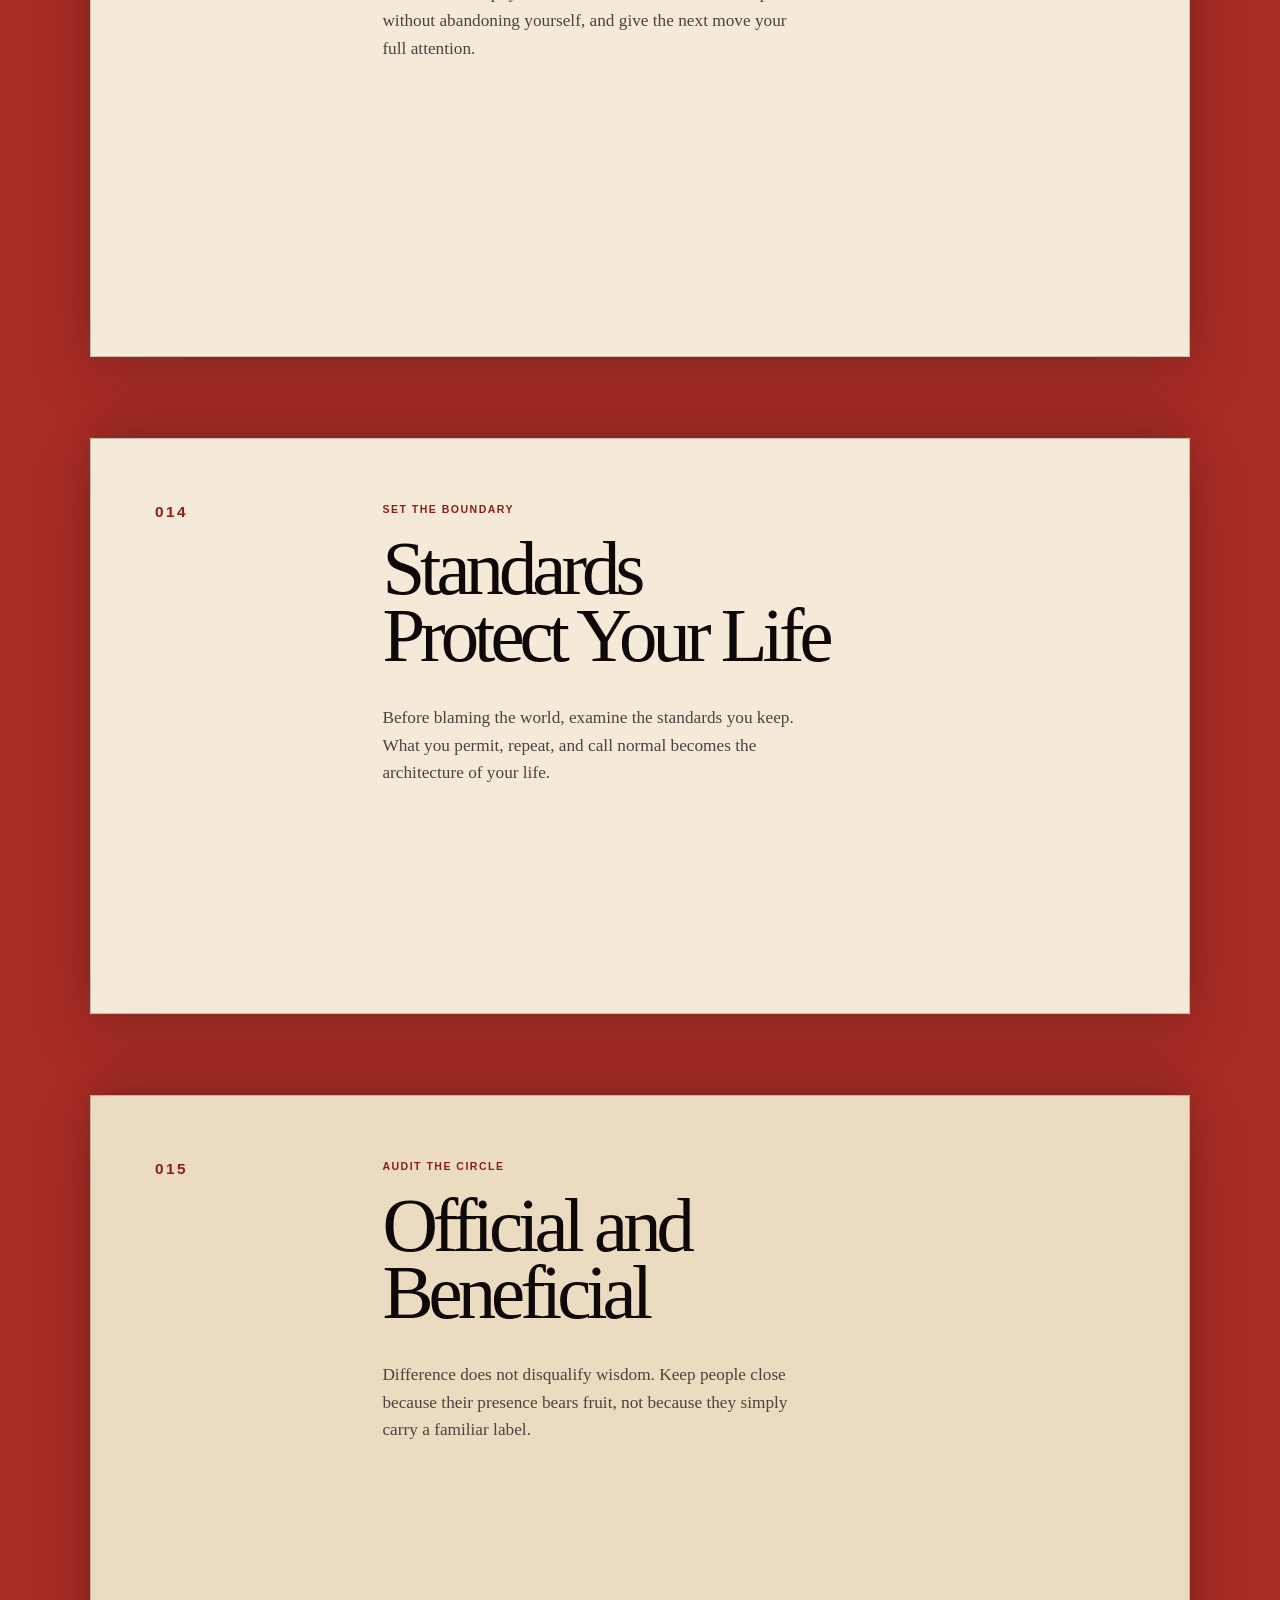
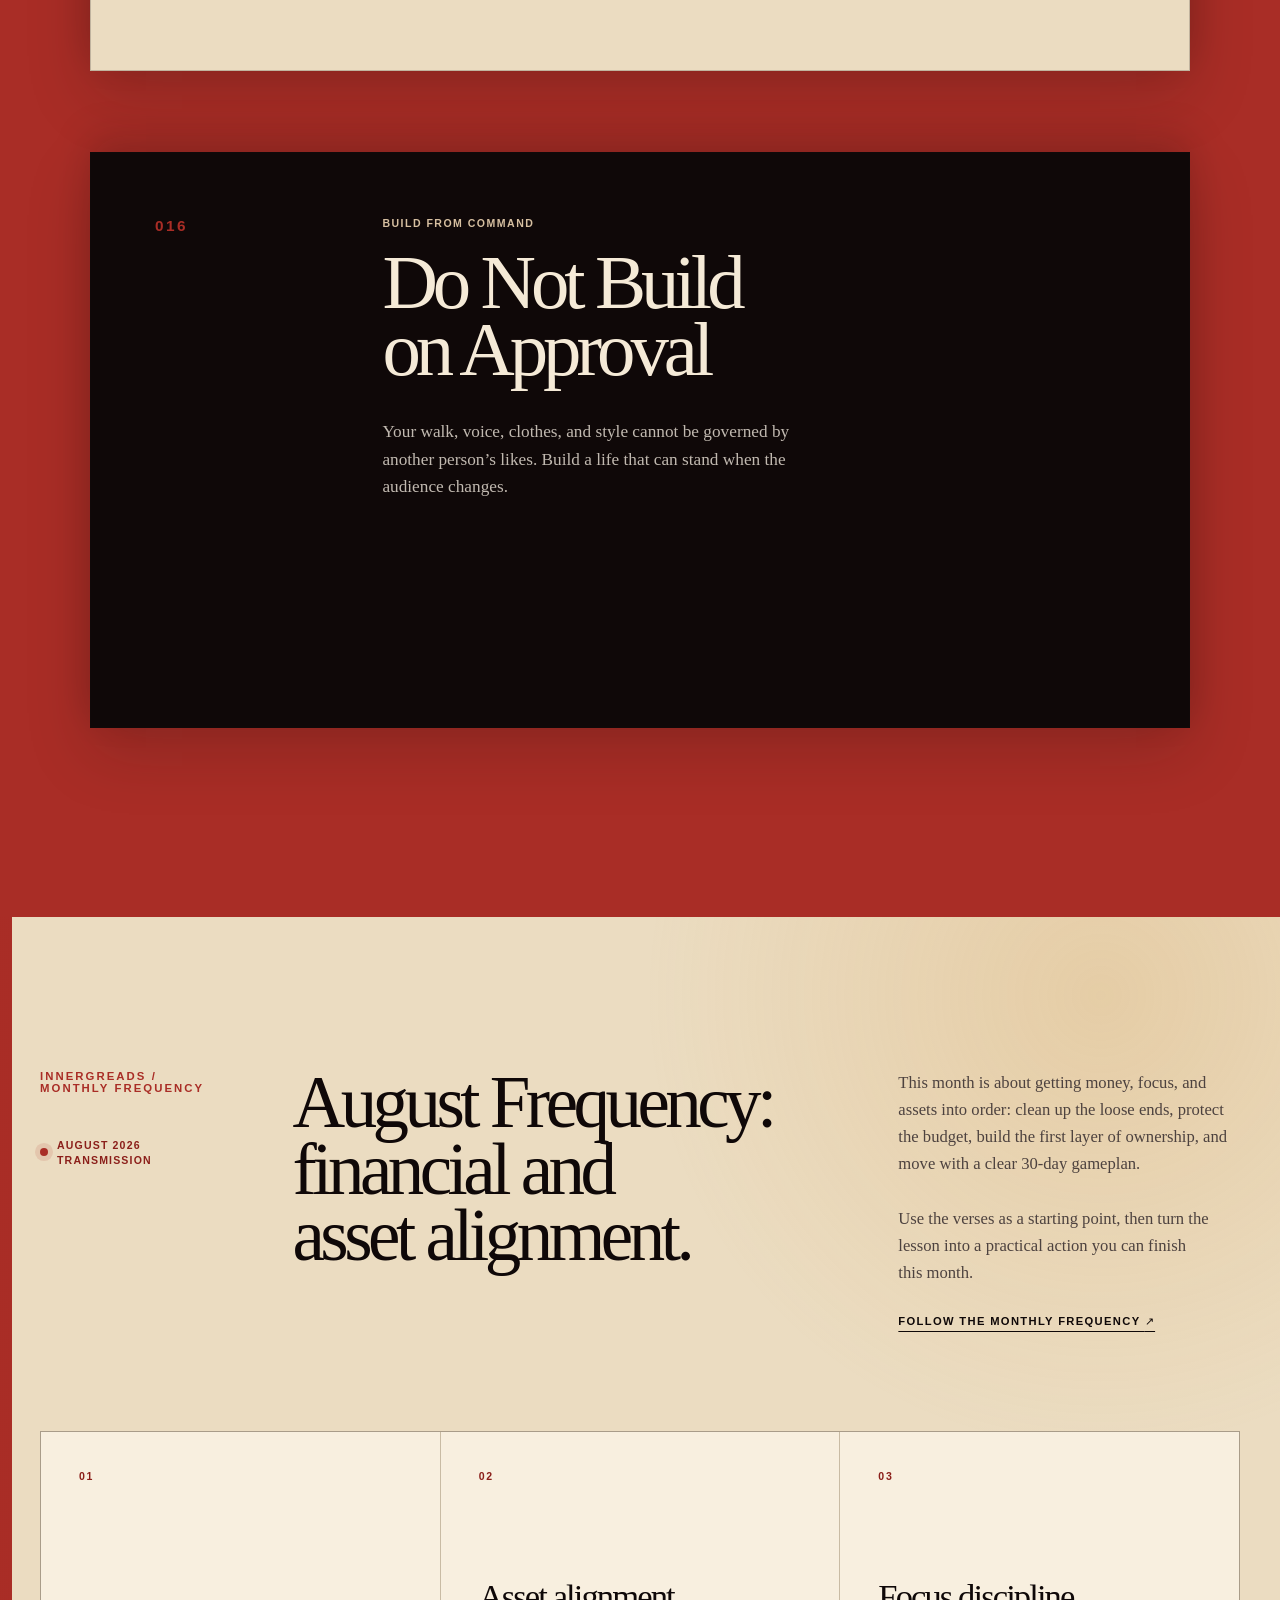
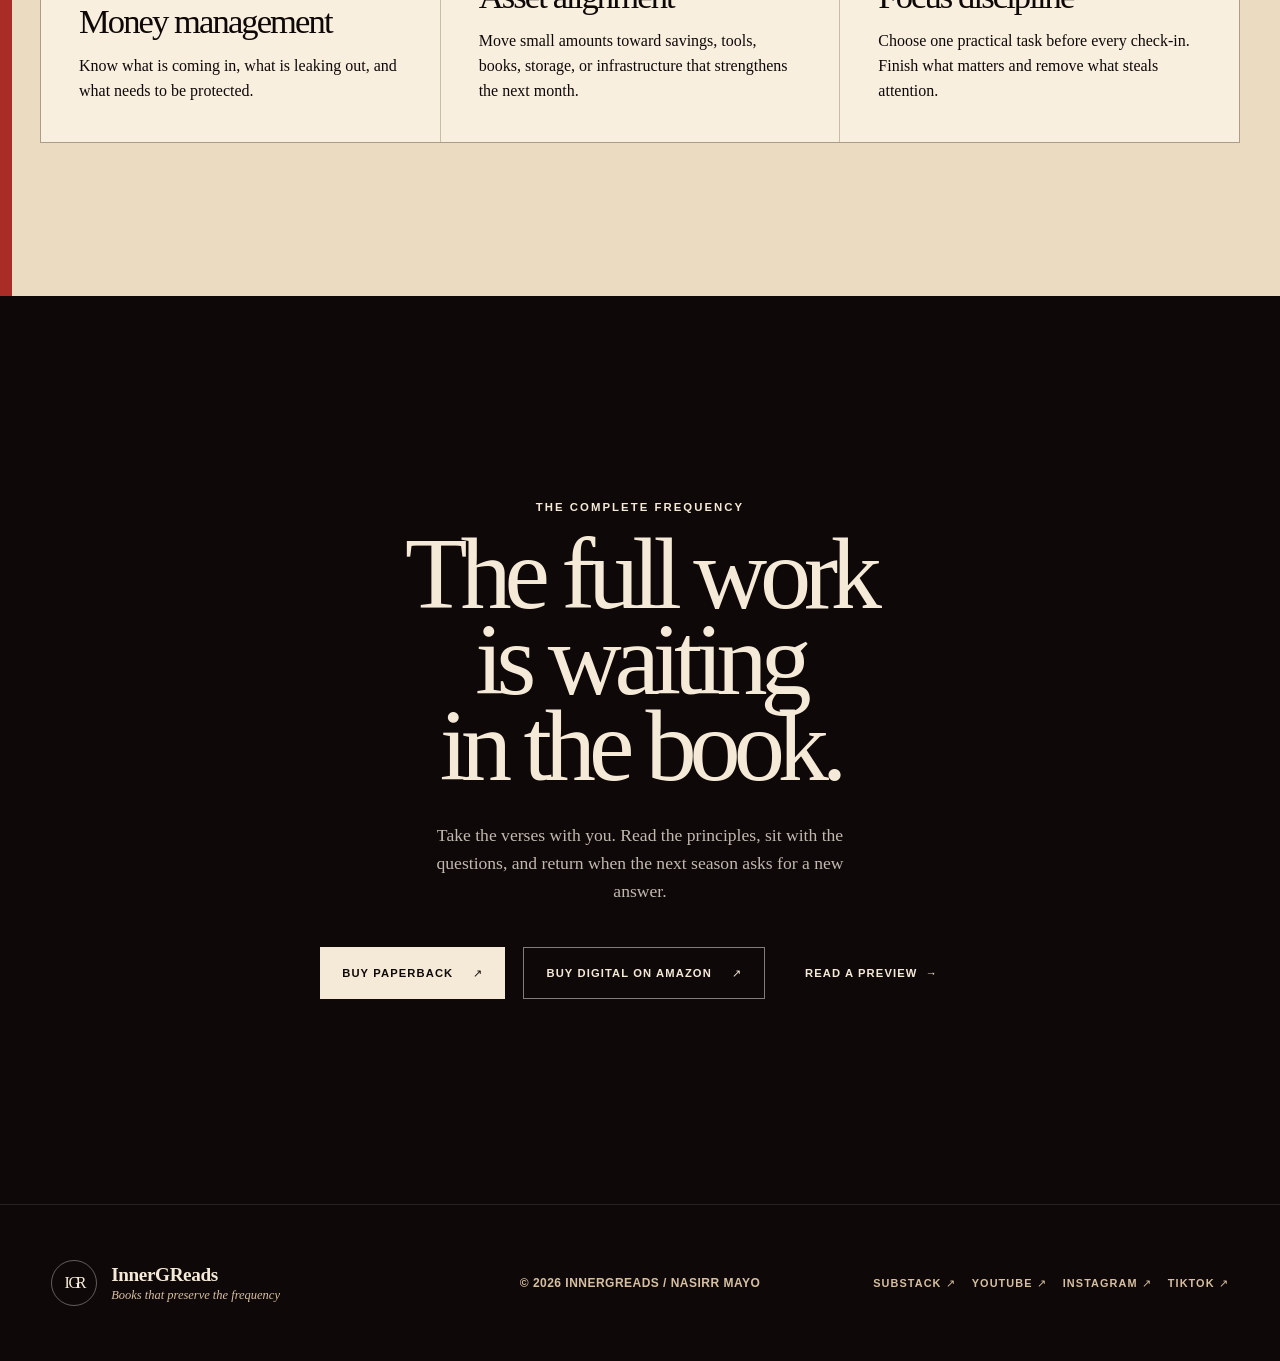
==== commit 5cc77bd7: "Move book rotation cue beside viewer" ====
--- a/index.html
+++ b/index.html
@@ -12,7 +12,7 @@
     <meta property="og:image" content="https://innergreads.study/assets/final-frequency-cover.jpg">
     <link rel="canonical" href="https://innergreads.study/">
     <title>Legacy In Ink: The Final Frequency | InnerGReads</title>
-    <link rel="stylesheet" href="./styles.css?v=spin-prompt-01">
+    <link rel="stylesheet" href="./styles.css?v=spin-prompt-side-01">
     <script type="importmap">
       {
         "imports": {
--- a/styles.css
+++ b/styles.css
@@ -2036,12 +2036,17 @@
 }
 
 .verse-book-stage .drag-note {
+  inset: 50% -10px auto auto;
   display: inline-flex;
   align-items: center;
   justify-content: center;
   gap: 11px;
+  width: max-content;
+  padding: 8px 10px;
   font-size: 0.62rem;
   letter-spacing: 0.13em;
+  background: oklch(0.49 0.162 28 / 0.88);
+  transform: translateY(-50%);
 }
 
 .verse-book-stage .drag-note span {
@@ -2412,6 +2417,14 @@
     height: min(58svh, 500px);
   }
 
+  .verse-book-stage .drag-note {
+    inset: auto 0 10px;
+    width: auto;
+    padding: 0;
+    background: transparent;
+    transform: none;
+  }
+
   .verse-hero .verse-hero-cue {
     grid-row: 3;
     margin-top: 24px;
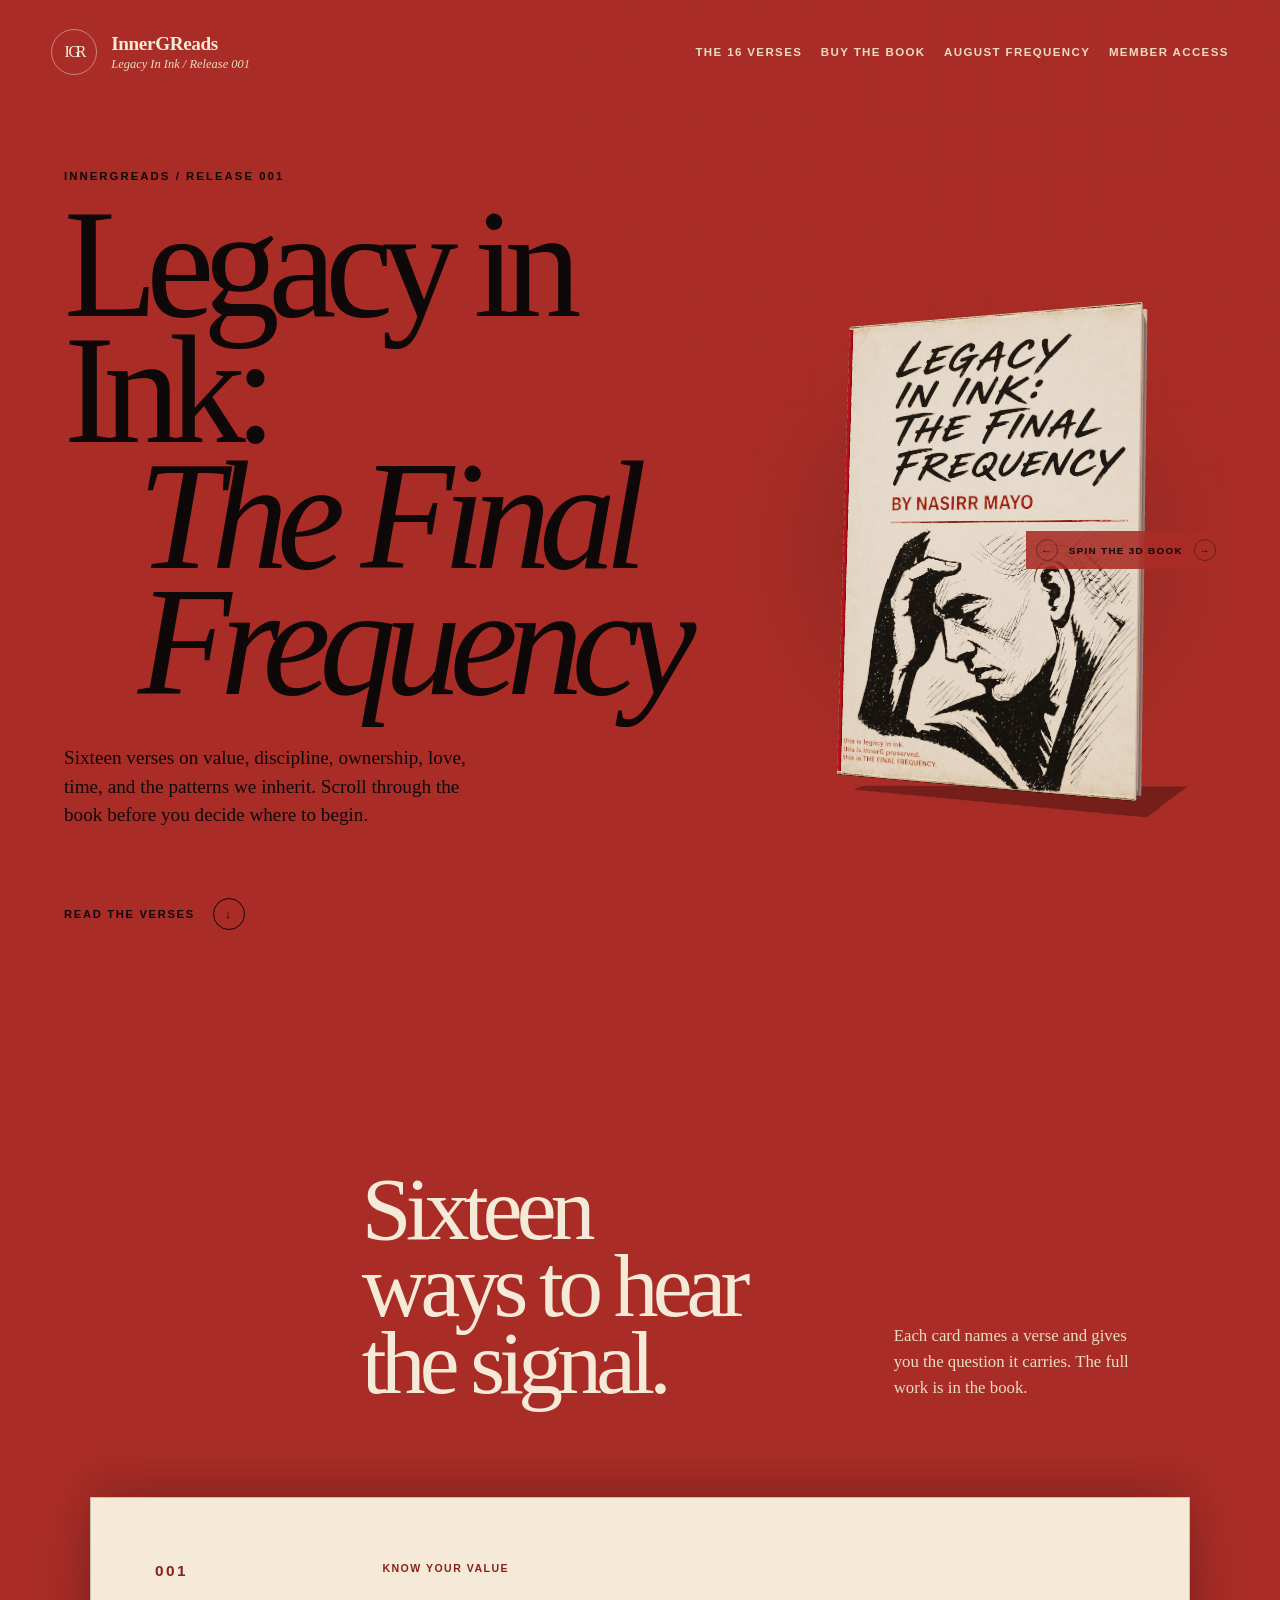
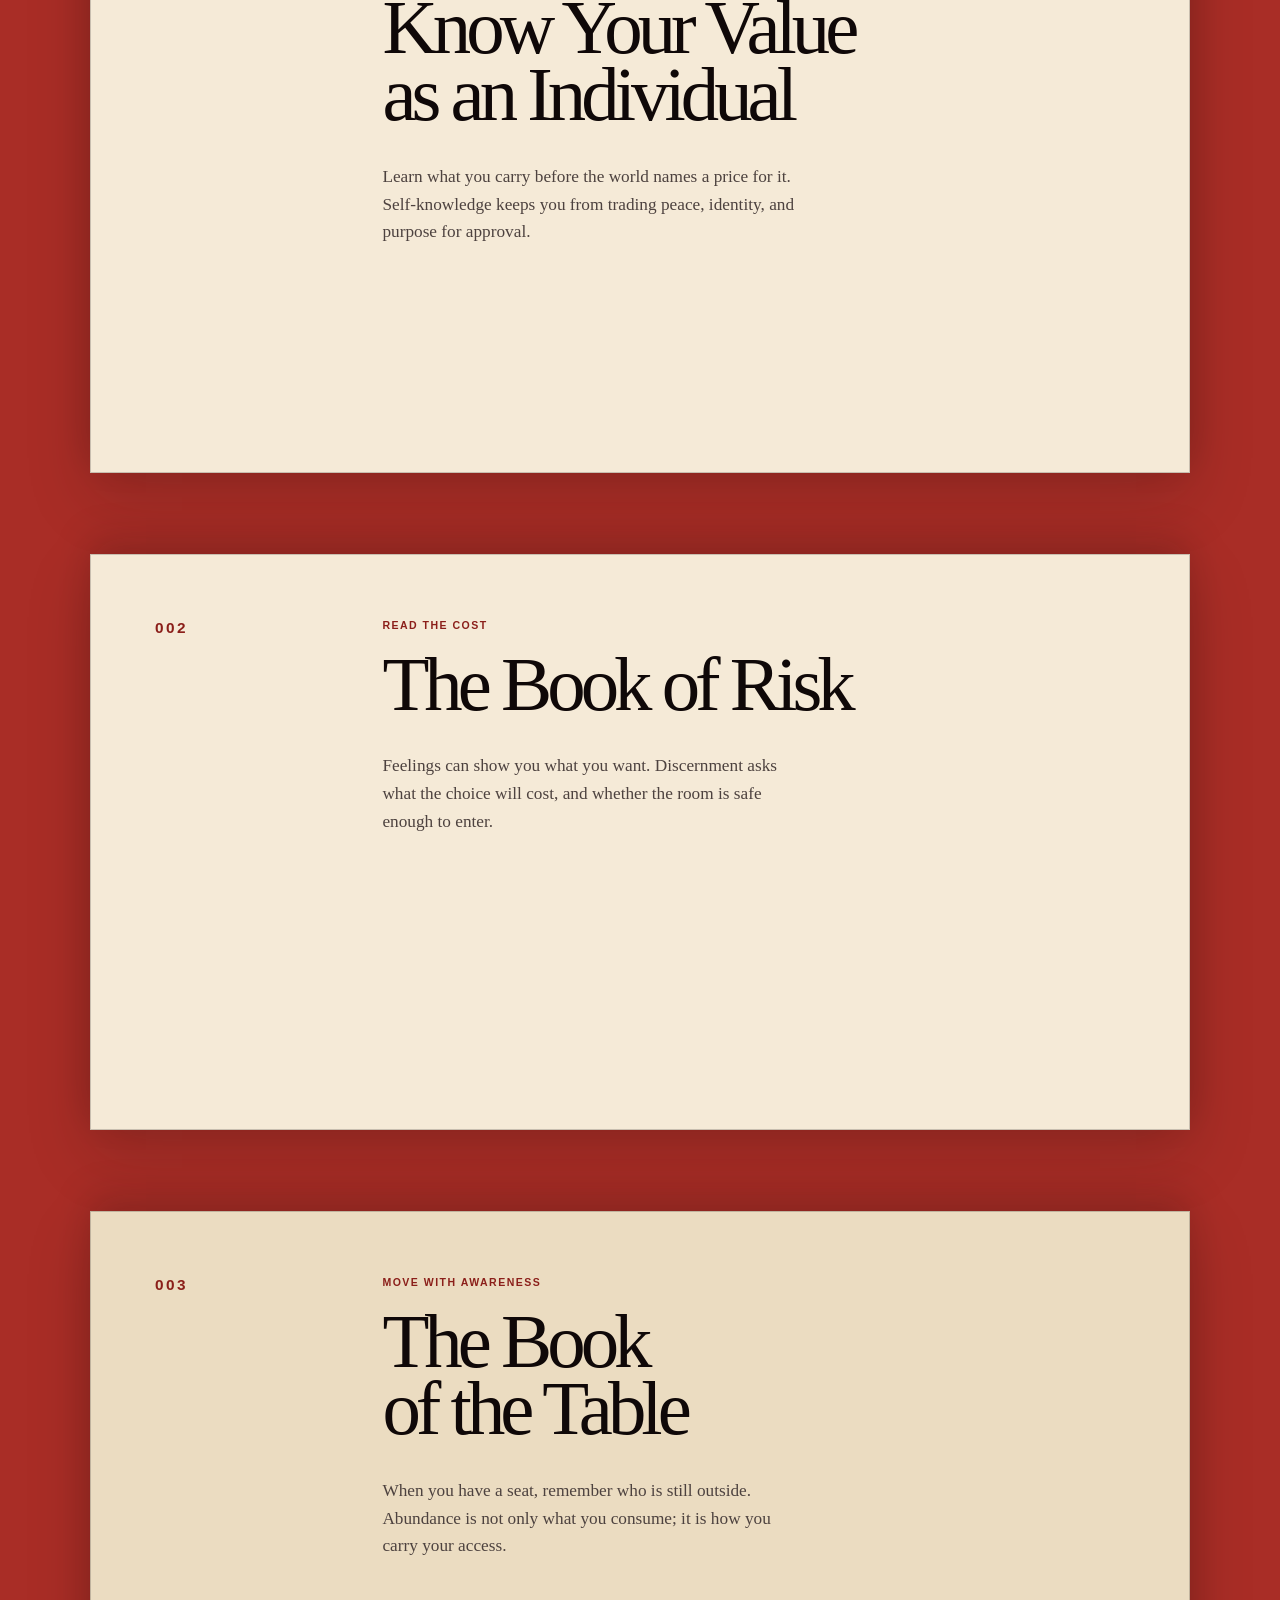
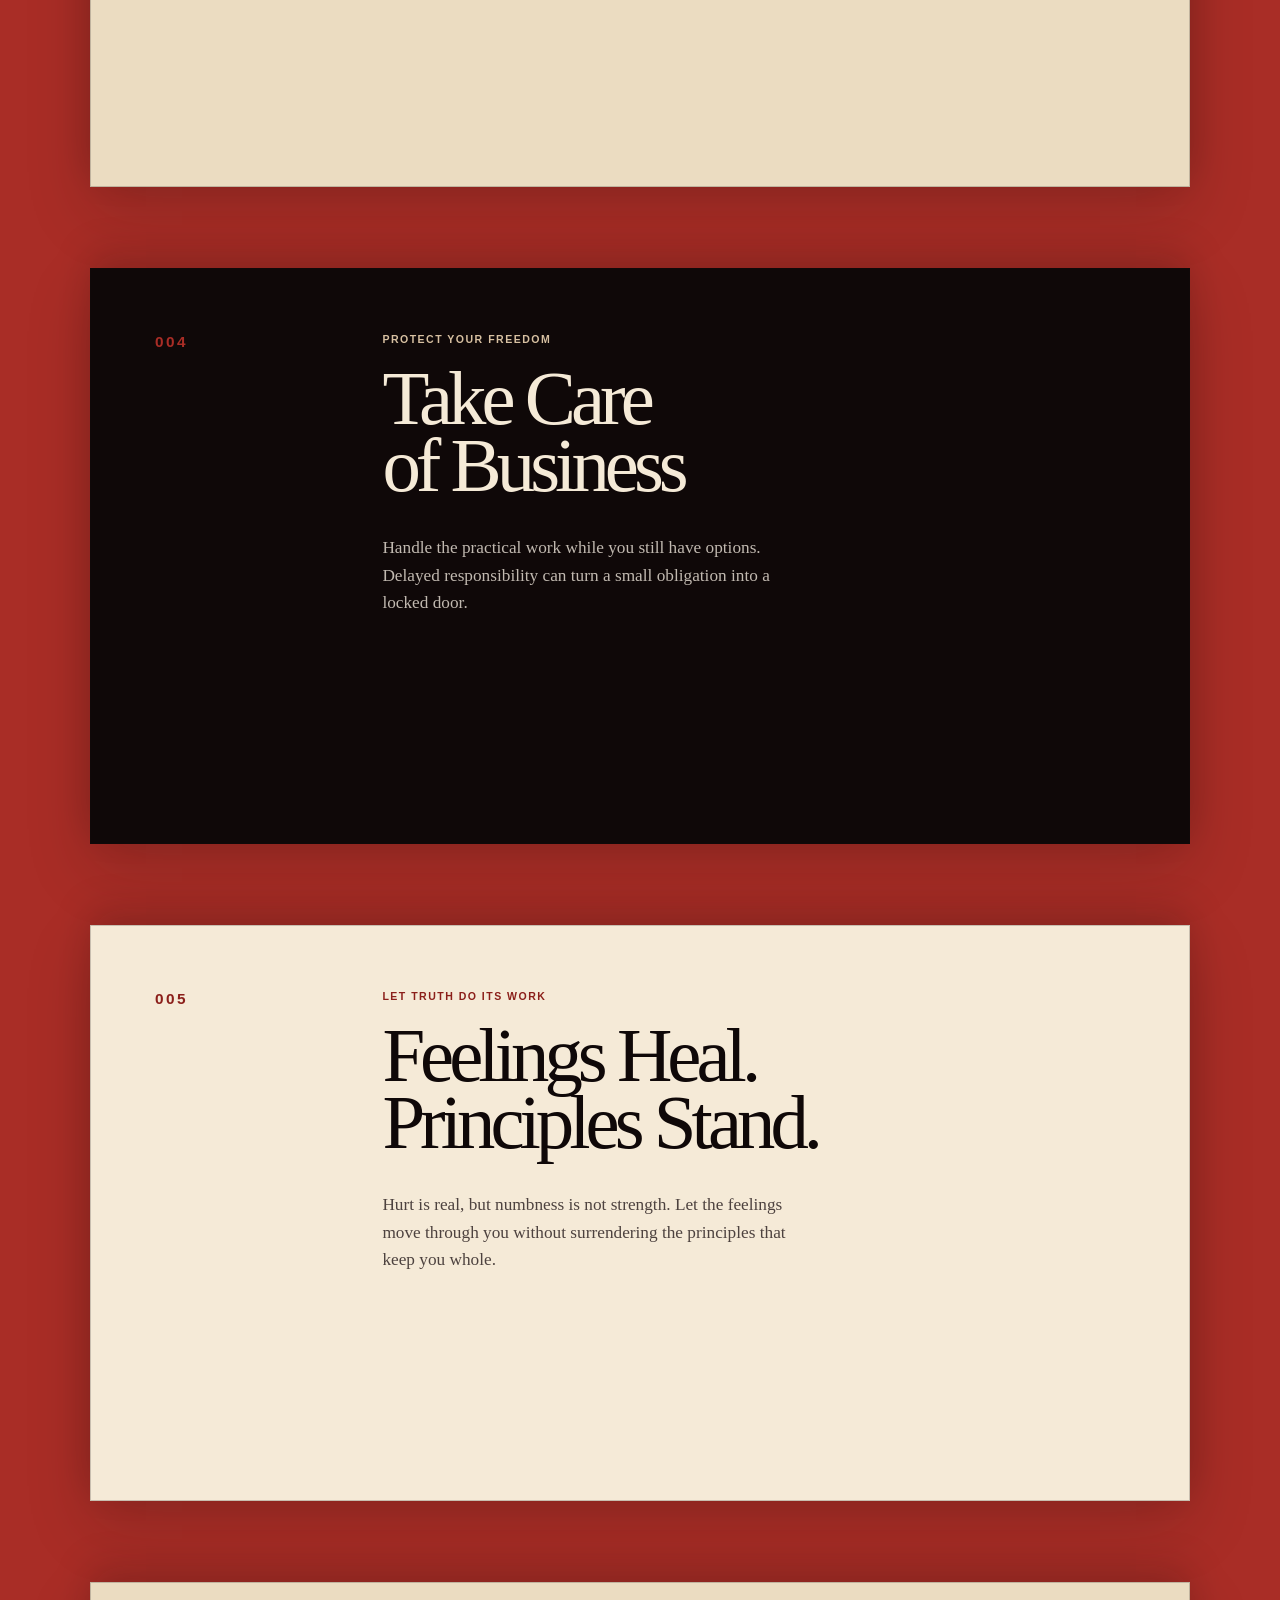
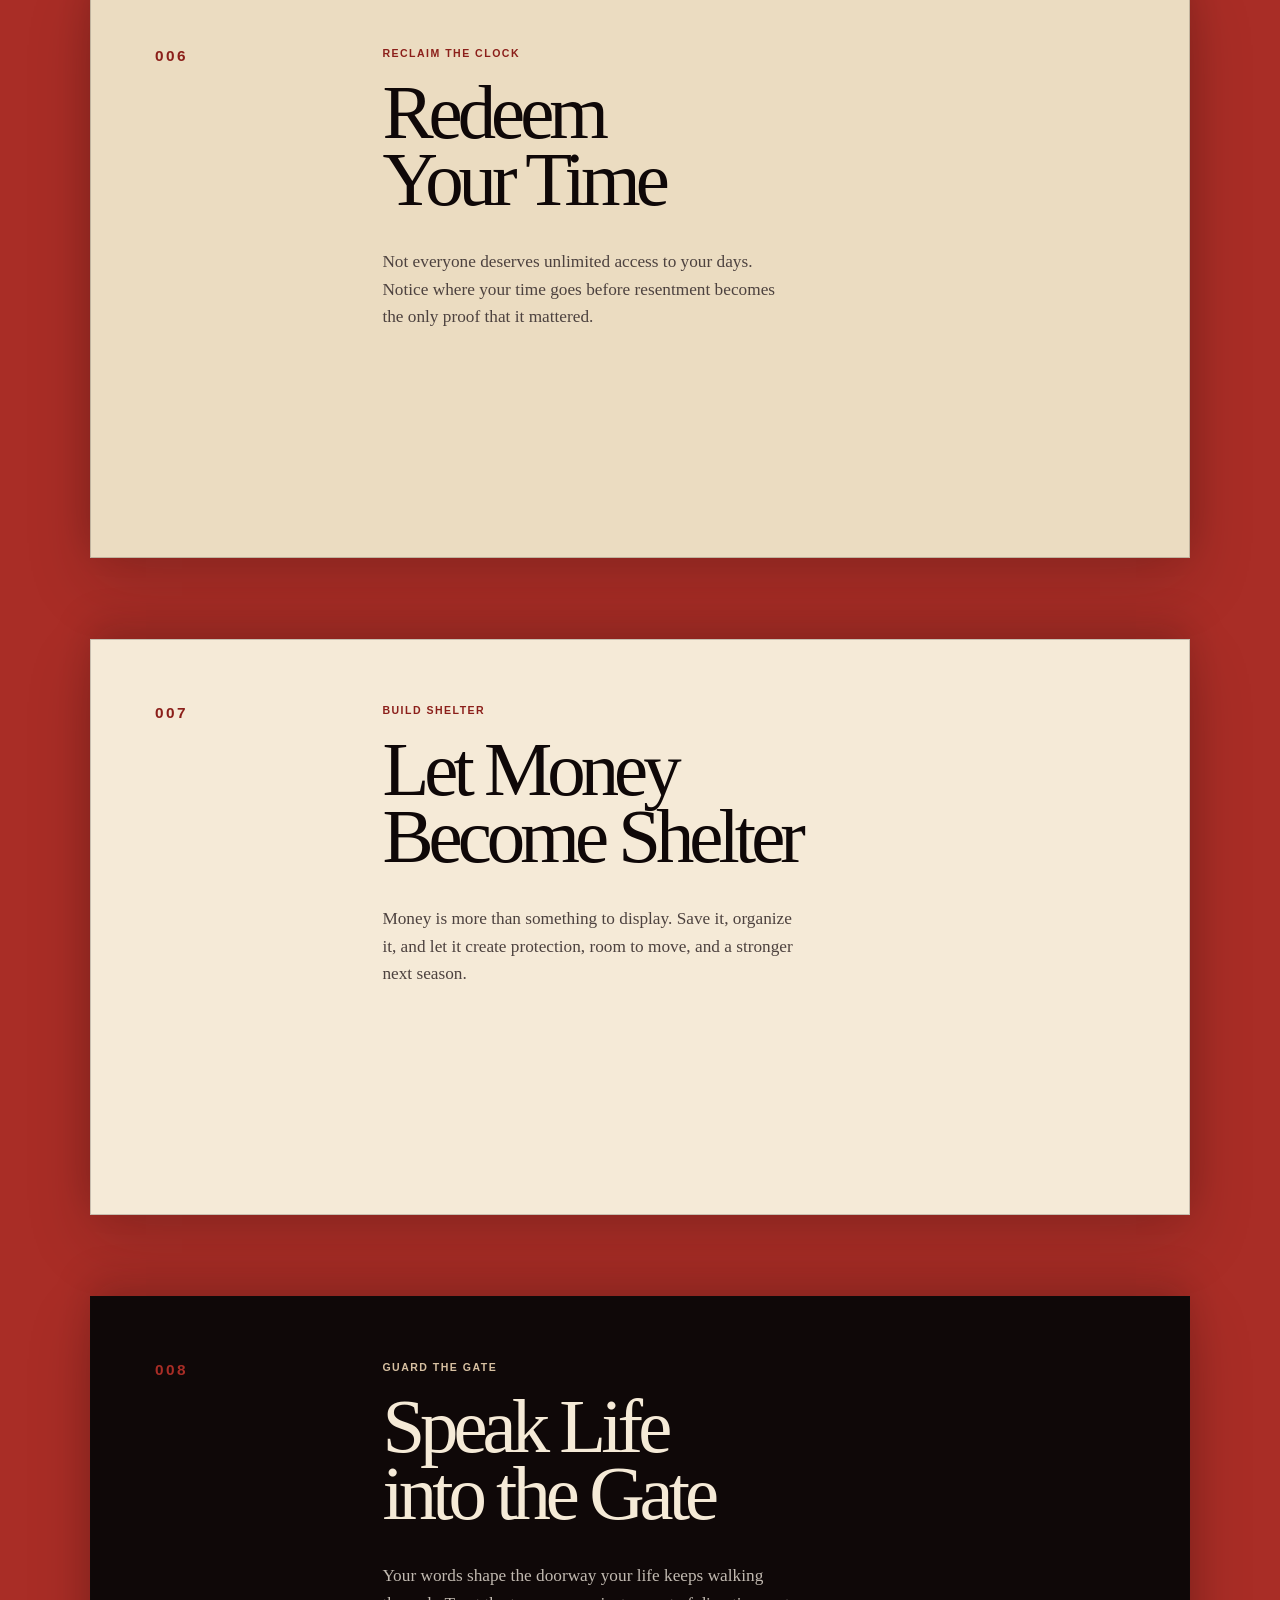
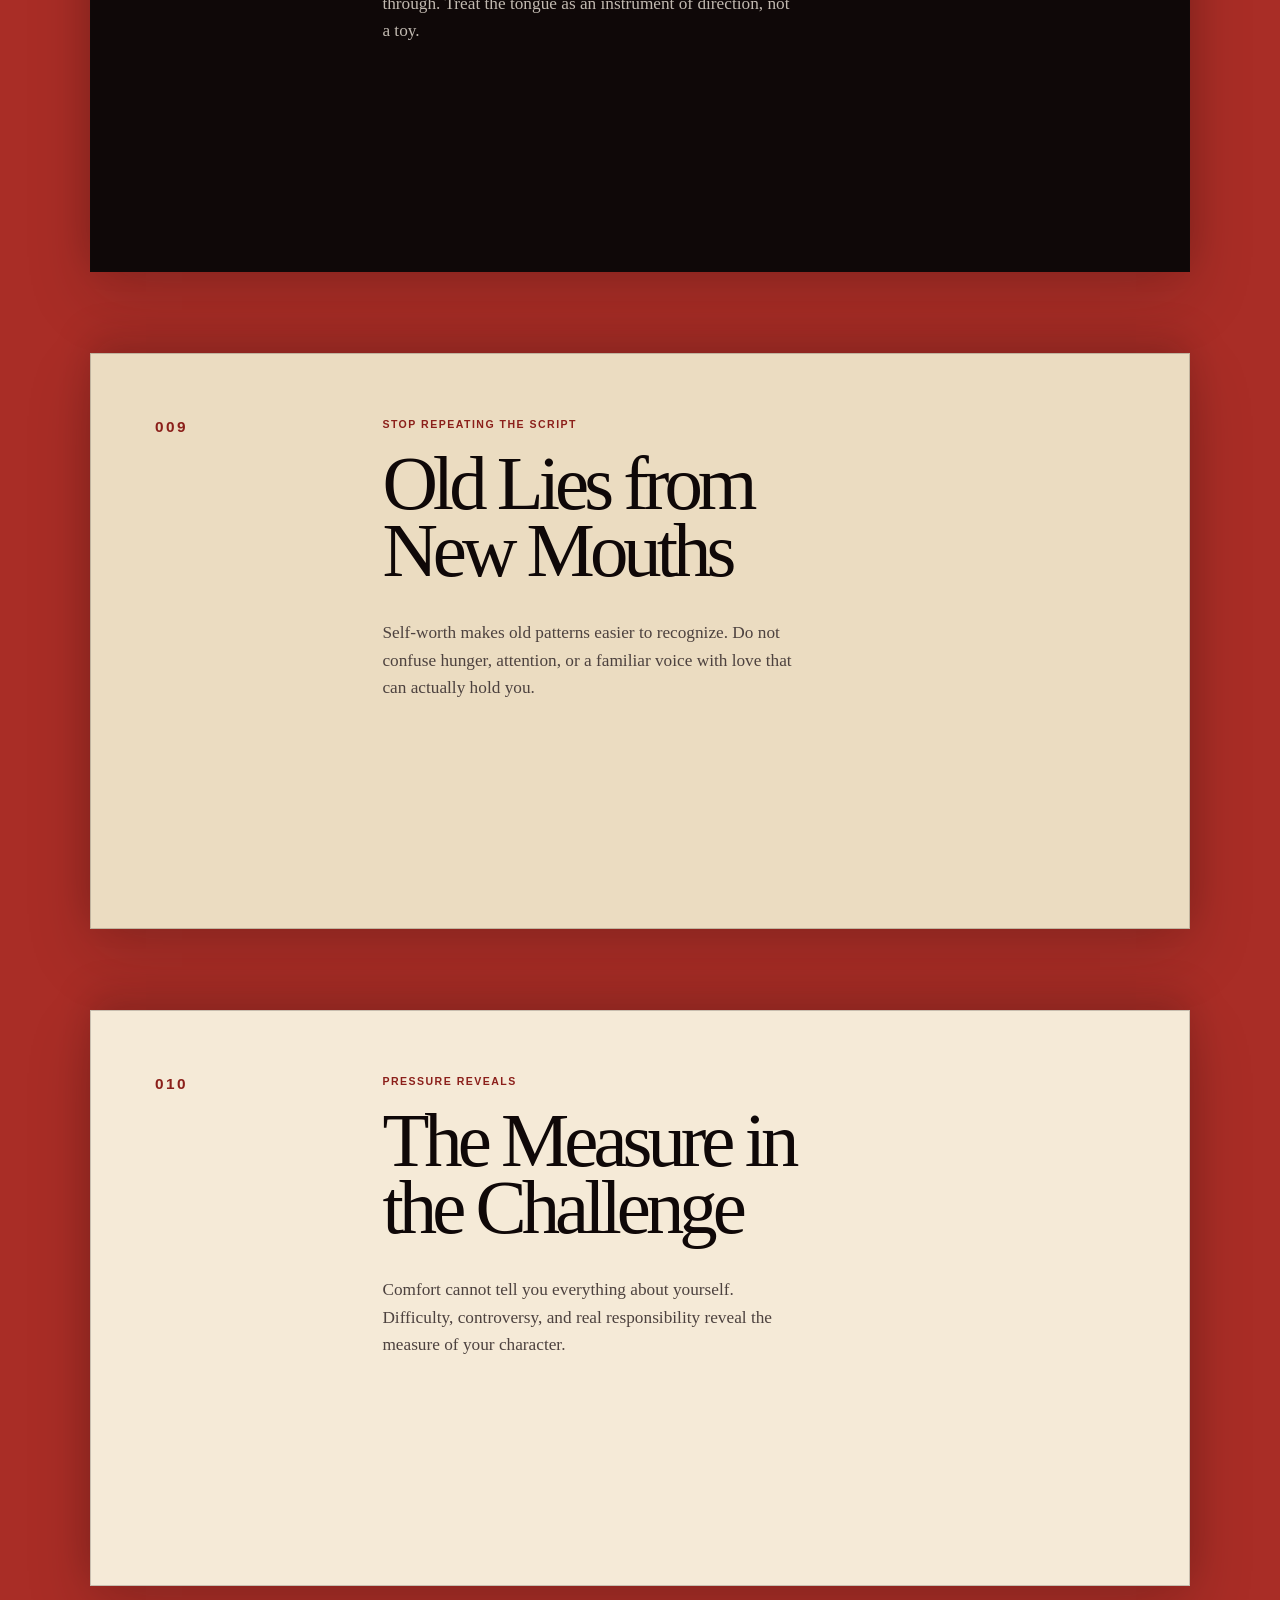
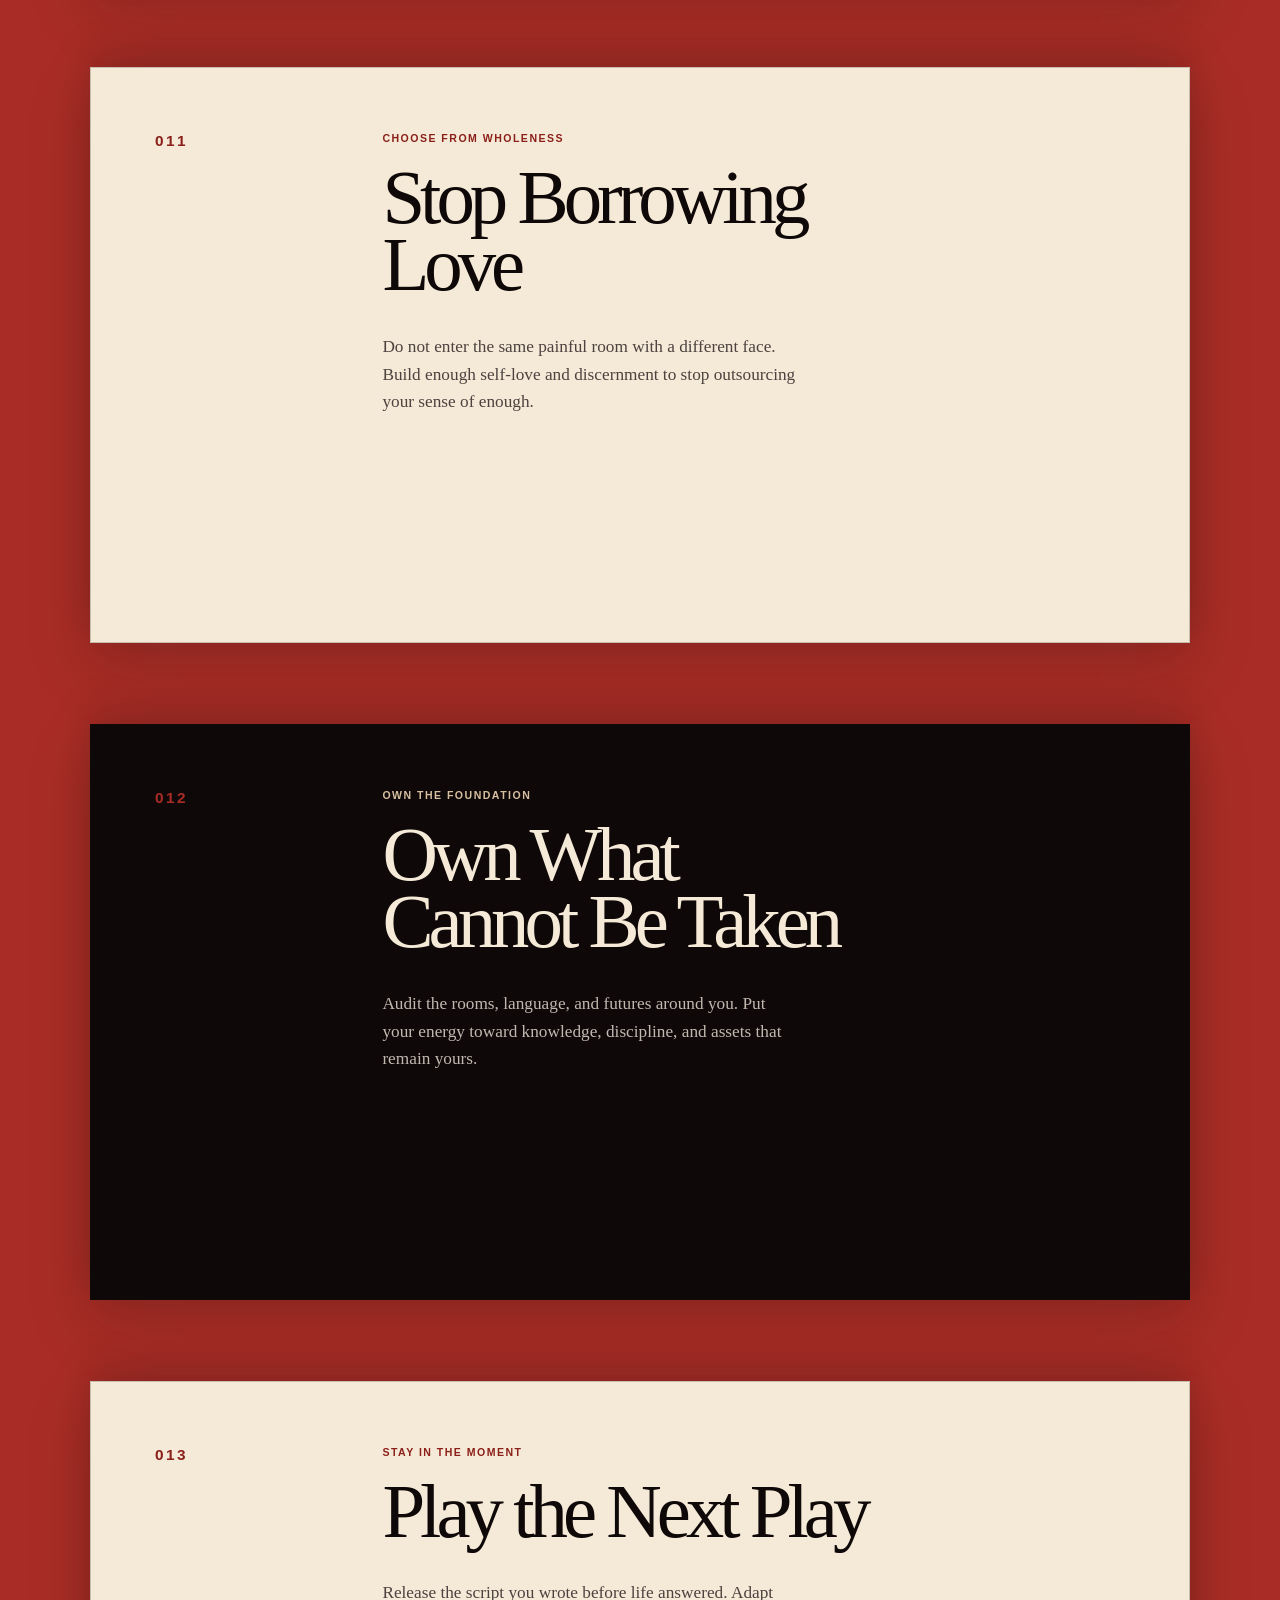
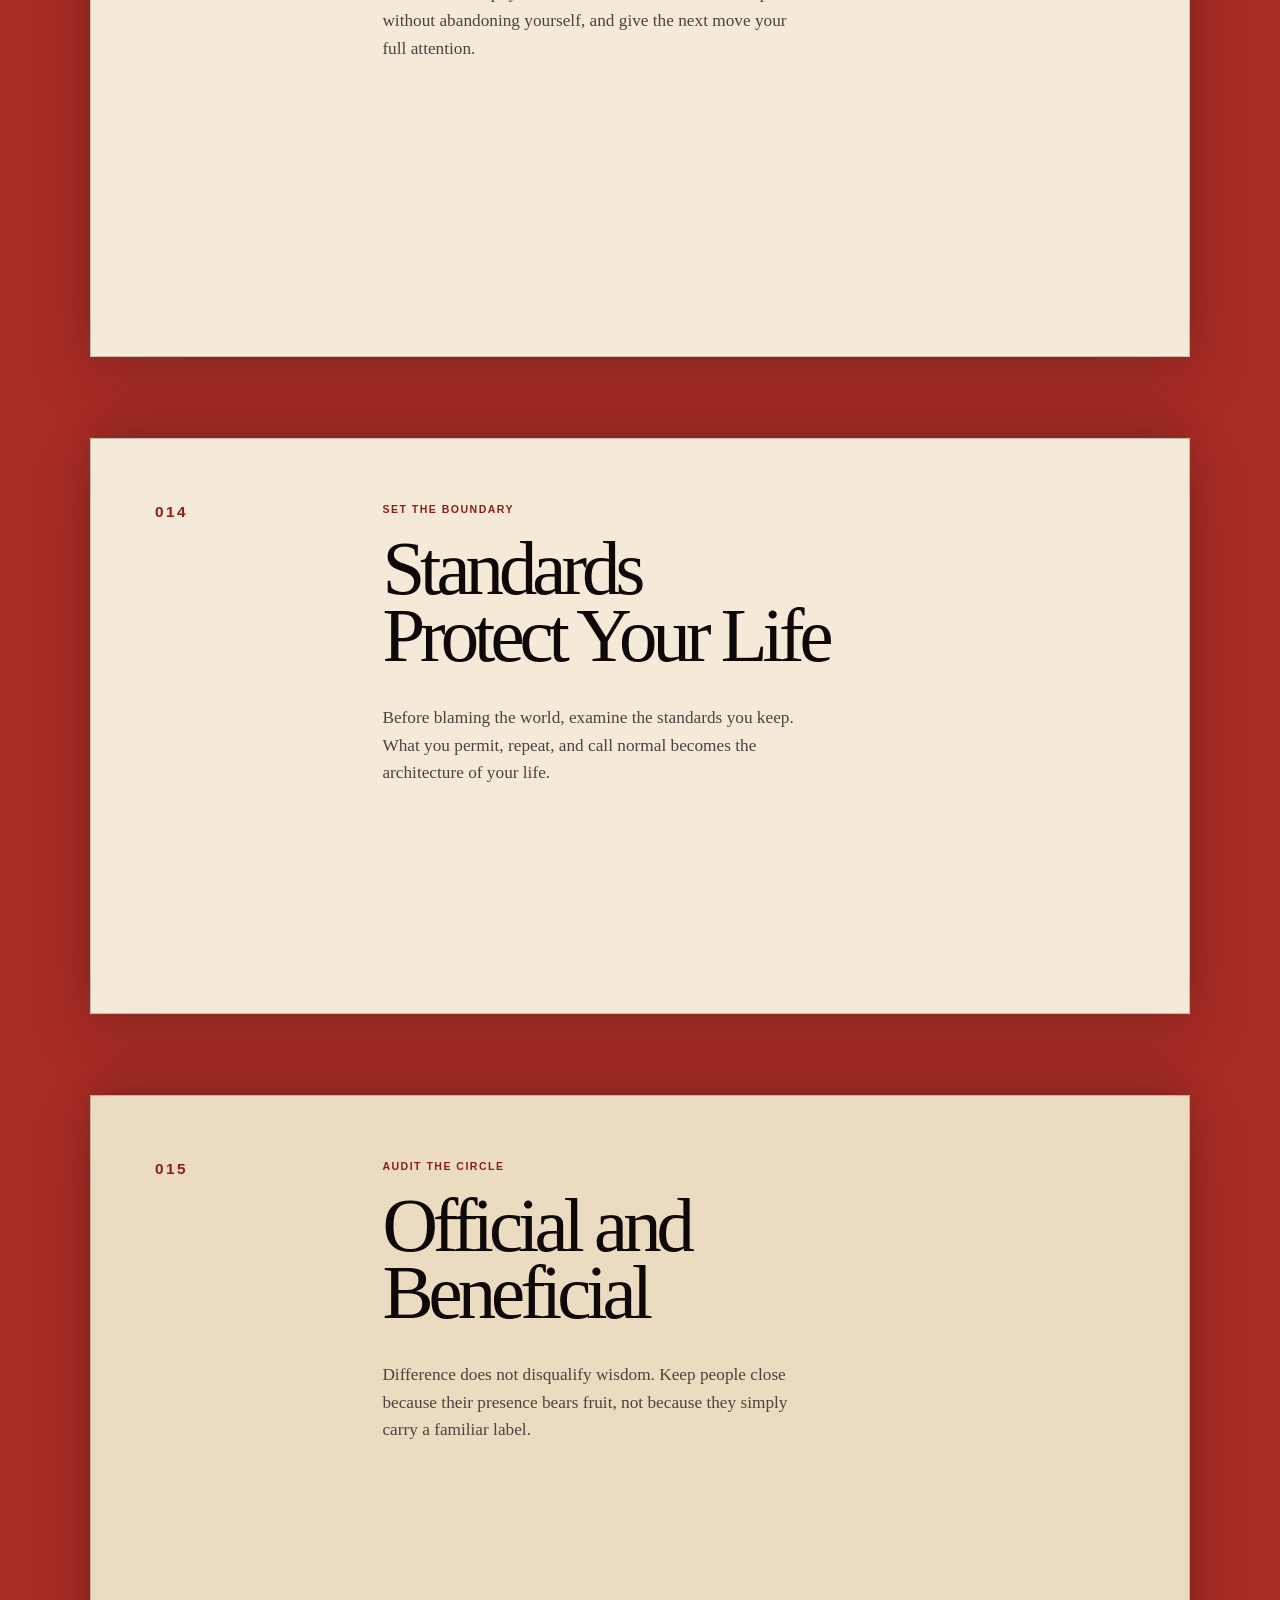
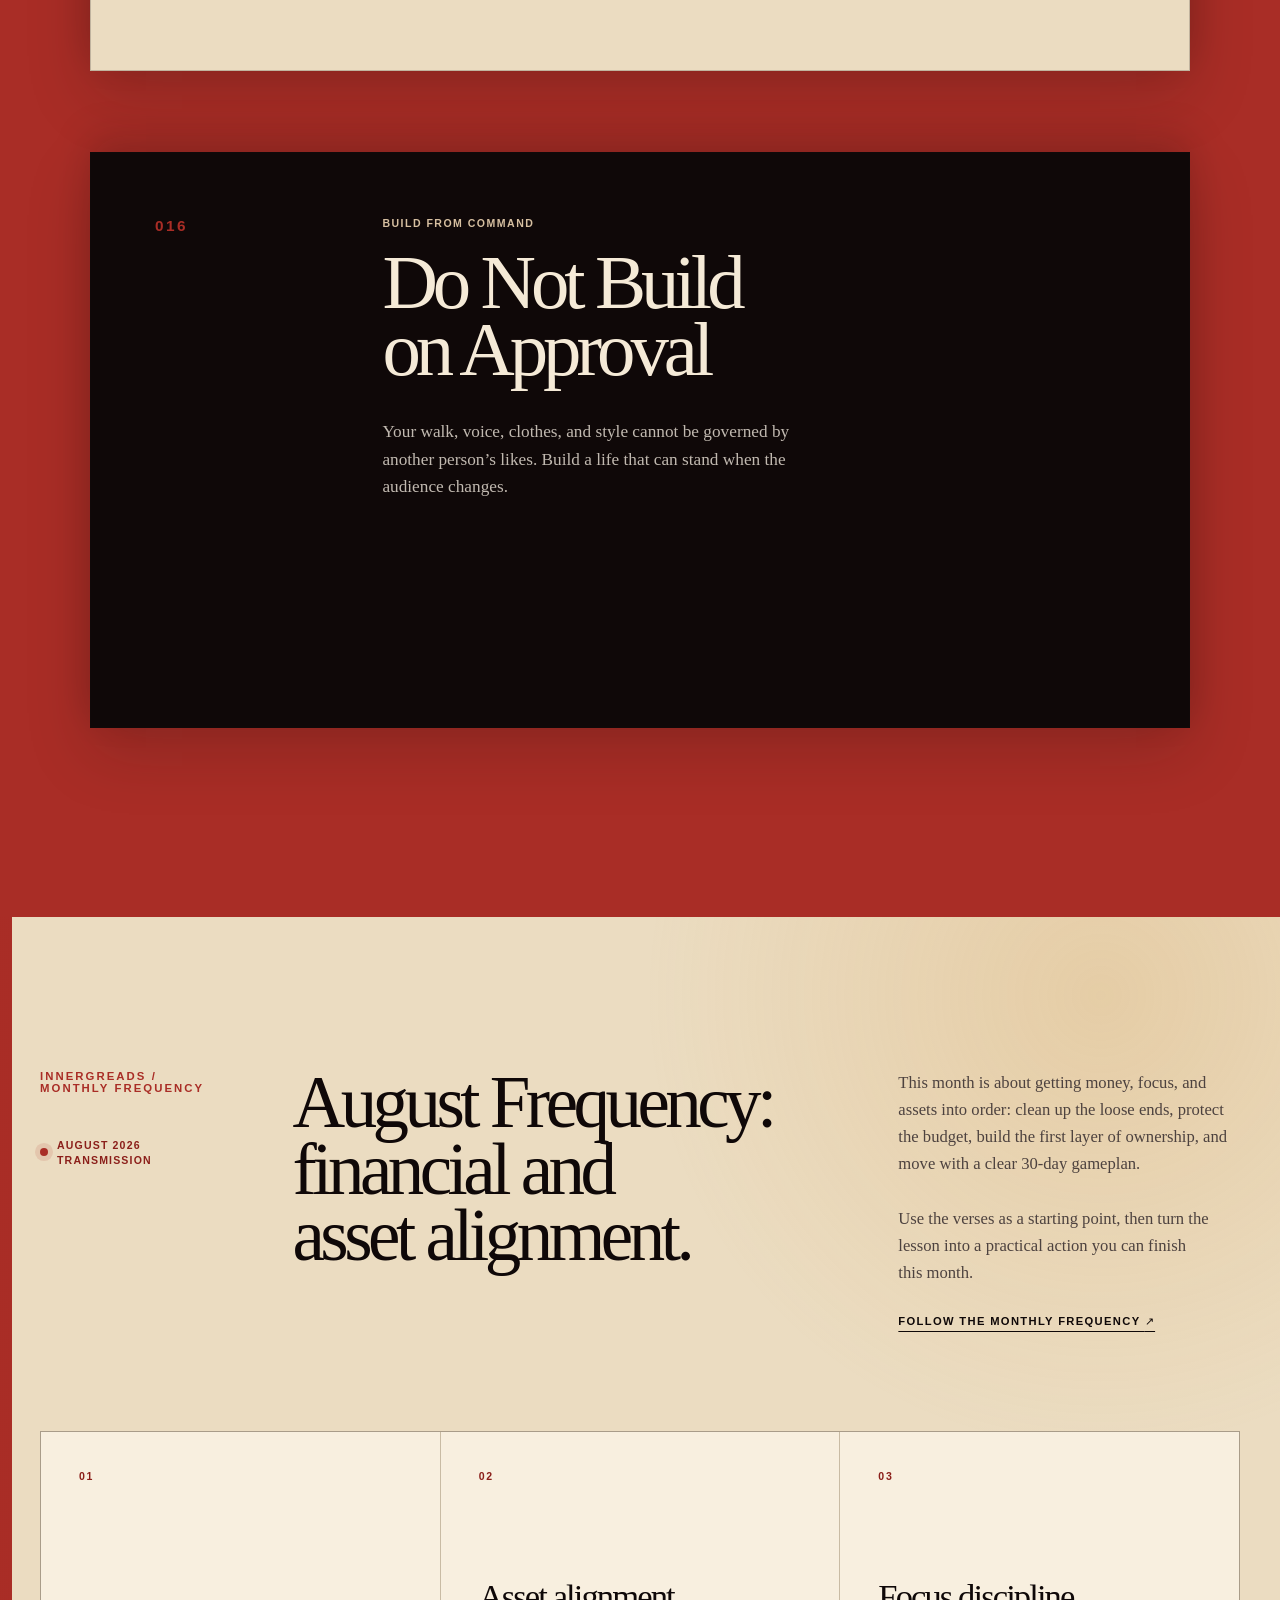
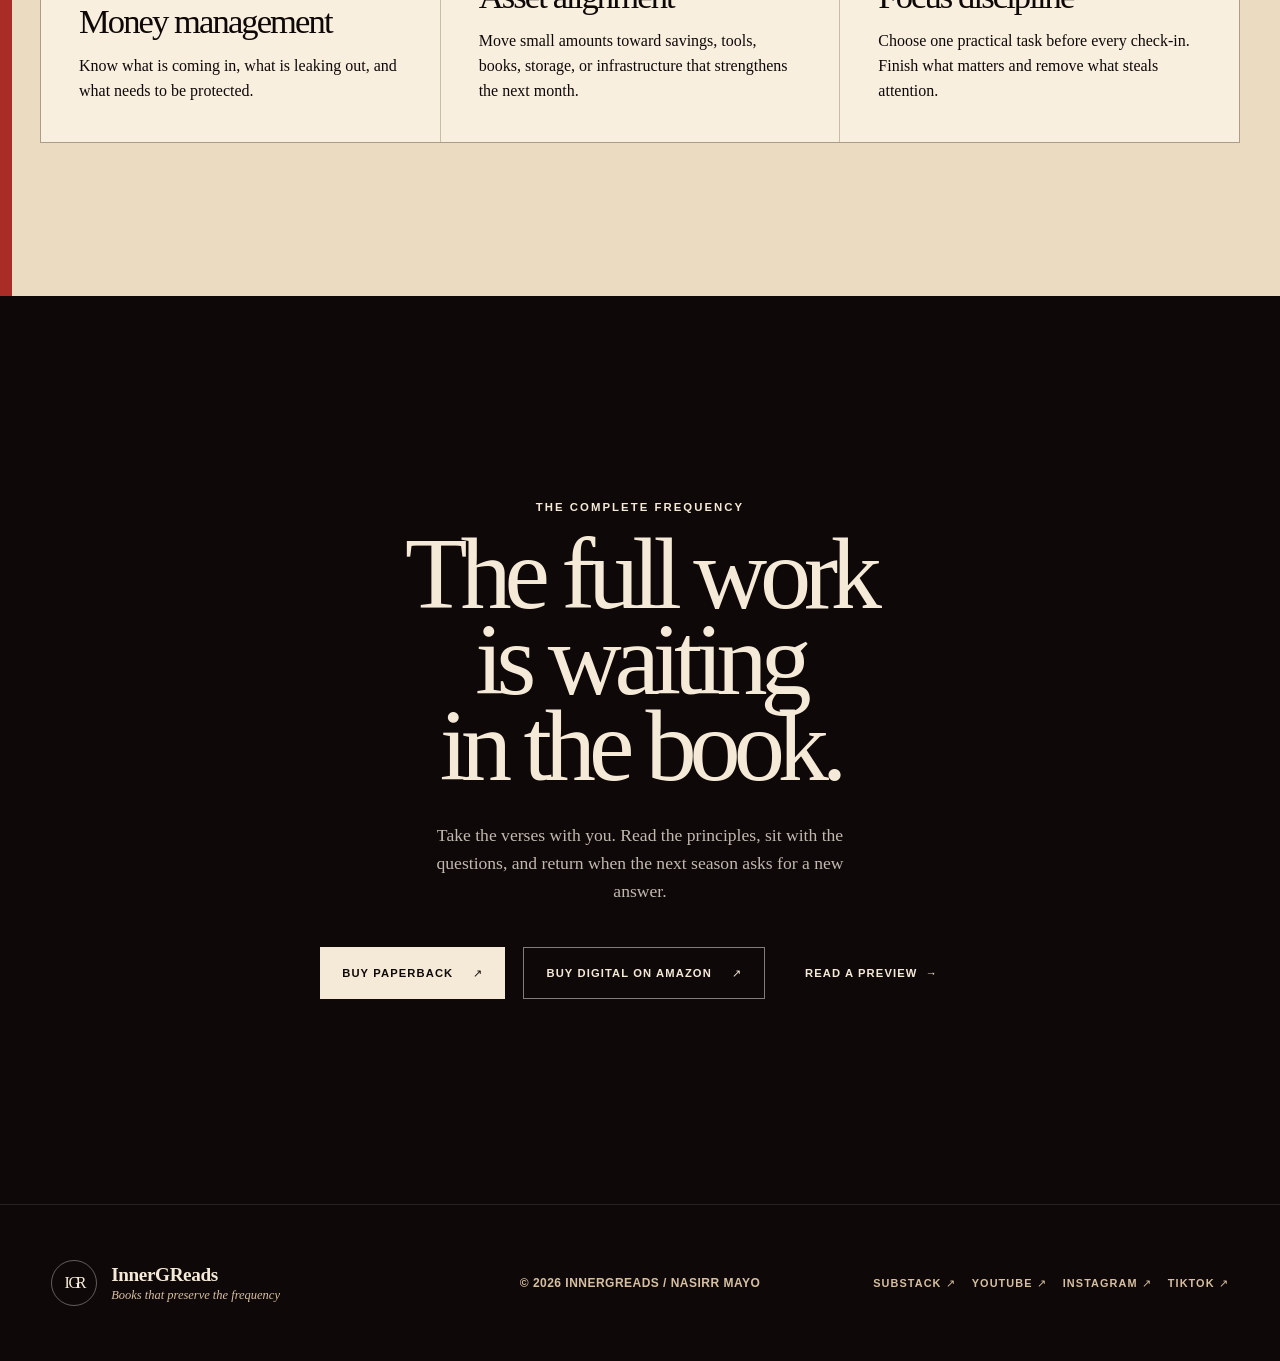
==== commit adffb39c: "Add shared ecosystem member access" ====
--- a/index.html
+++ b/index.html
@@ -45,6 +45,7 @@
         <a href="#verses">The 16 verses</a>
         <a href="#buy">Buy the book</a>
         <a href="#frequency">August Frequency</a>
+        <a href="account/">Member access</a>
       </nav>
     </header>
 
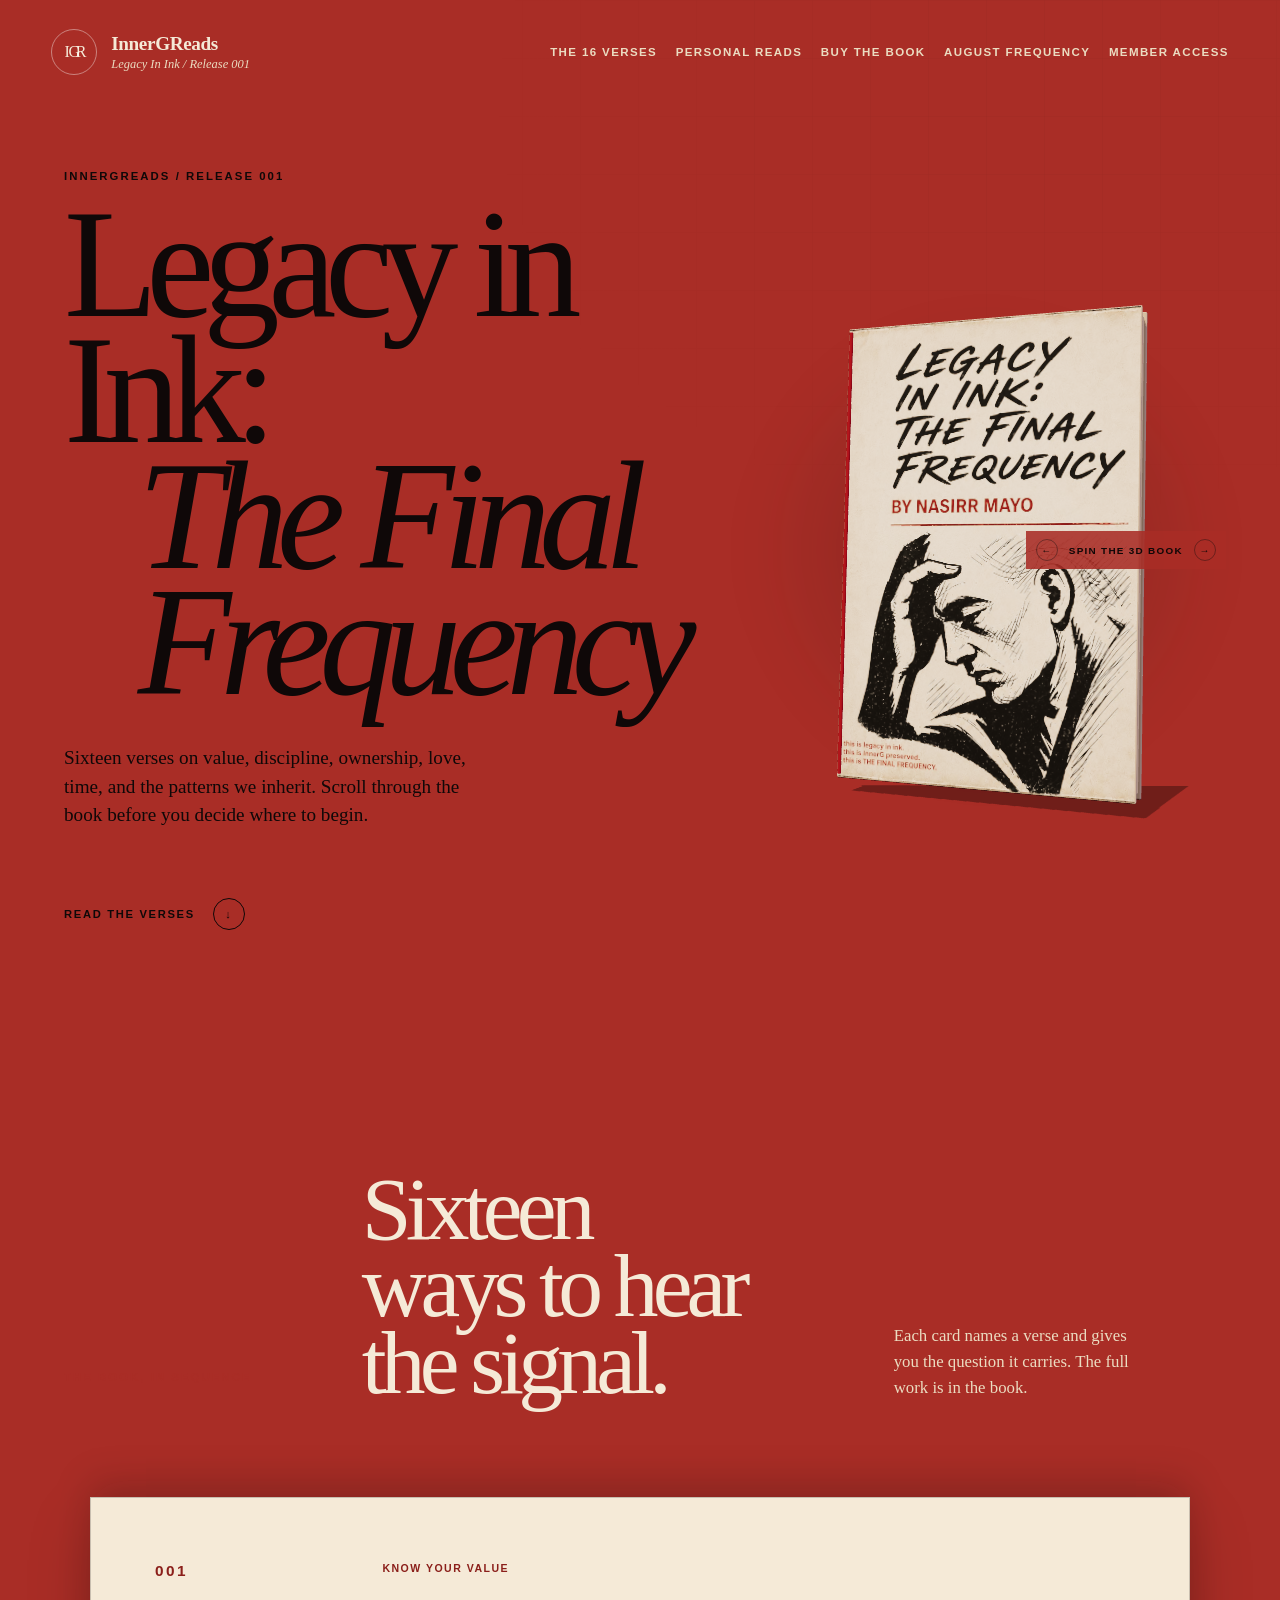
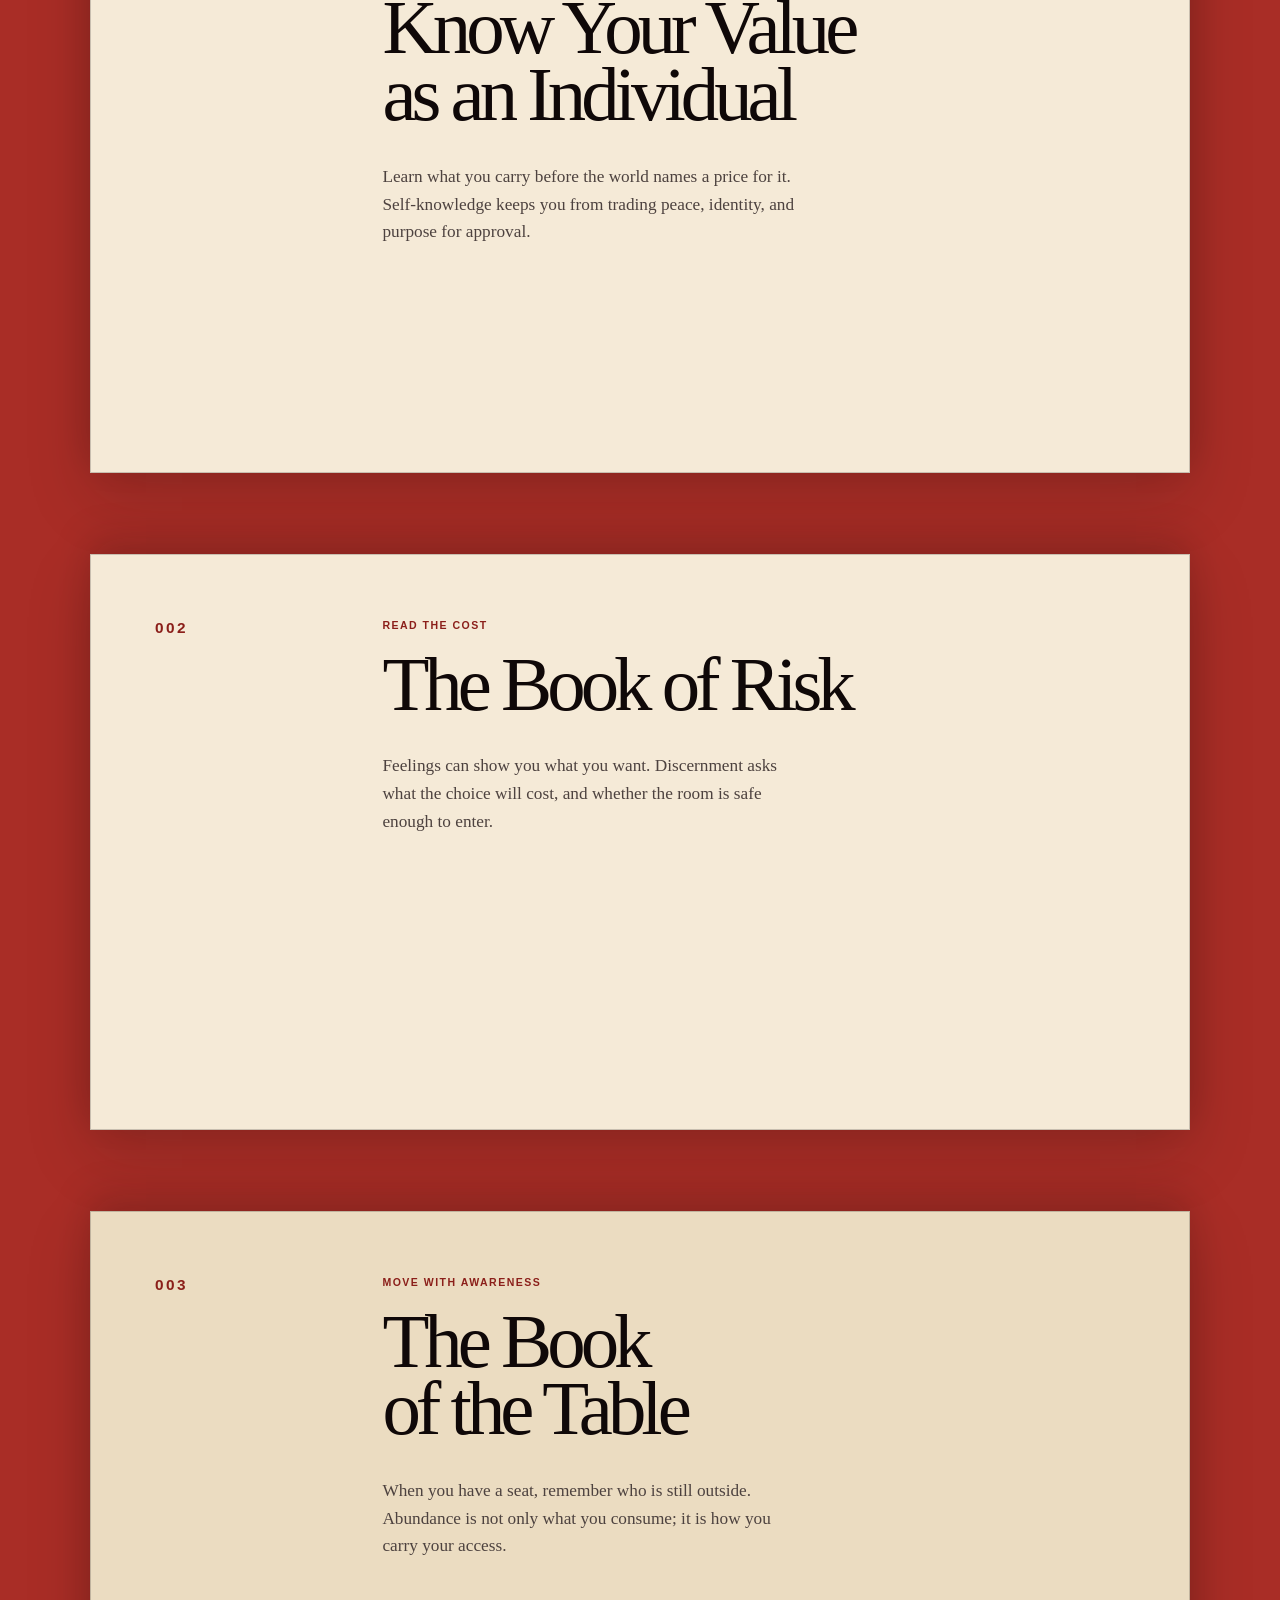
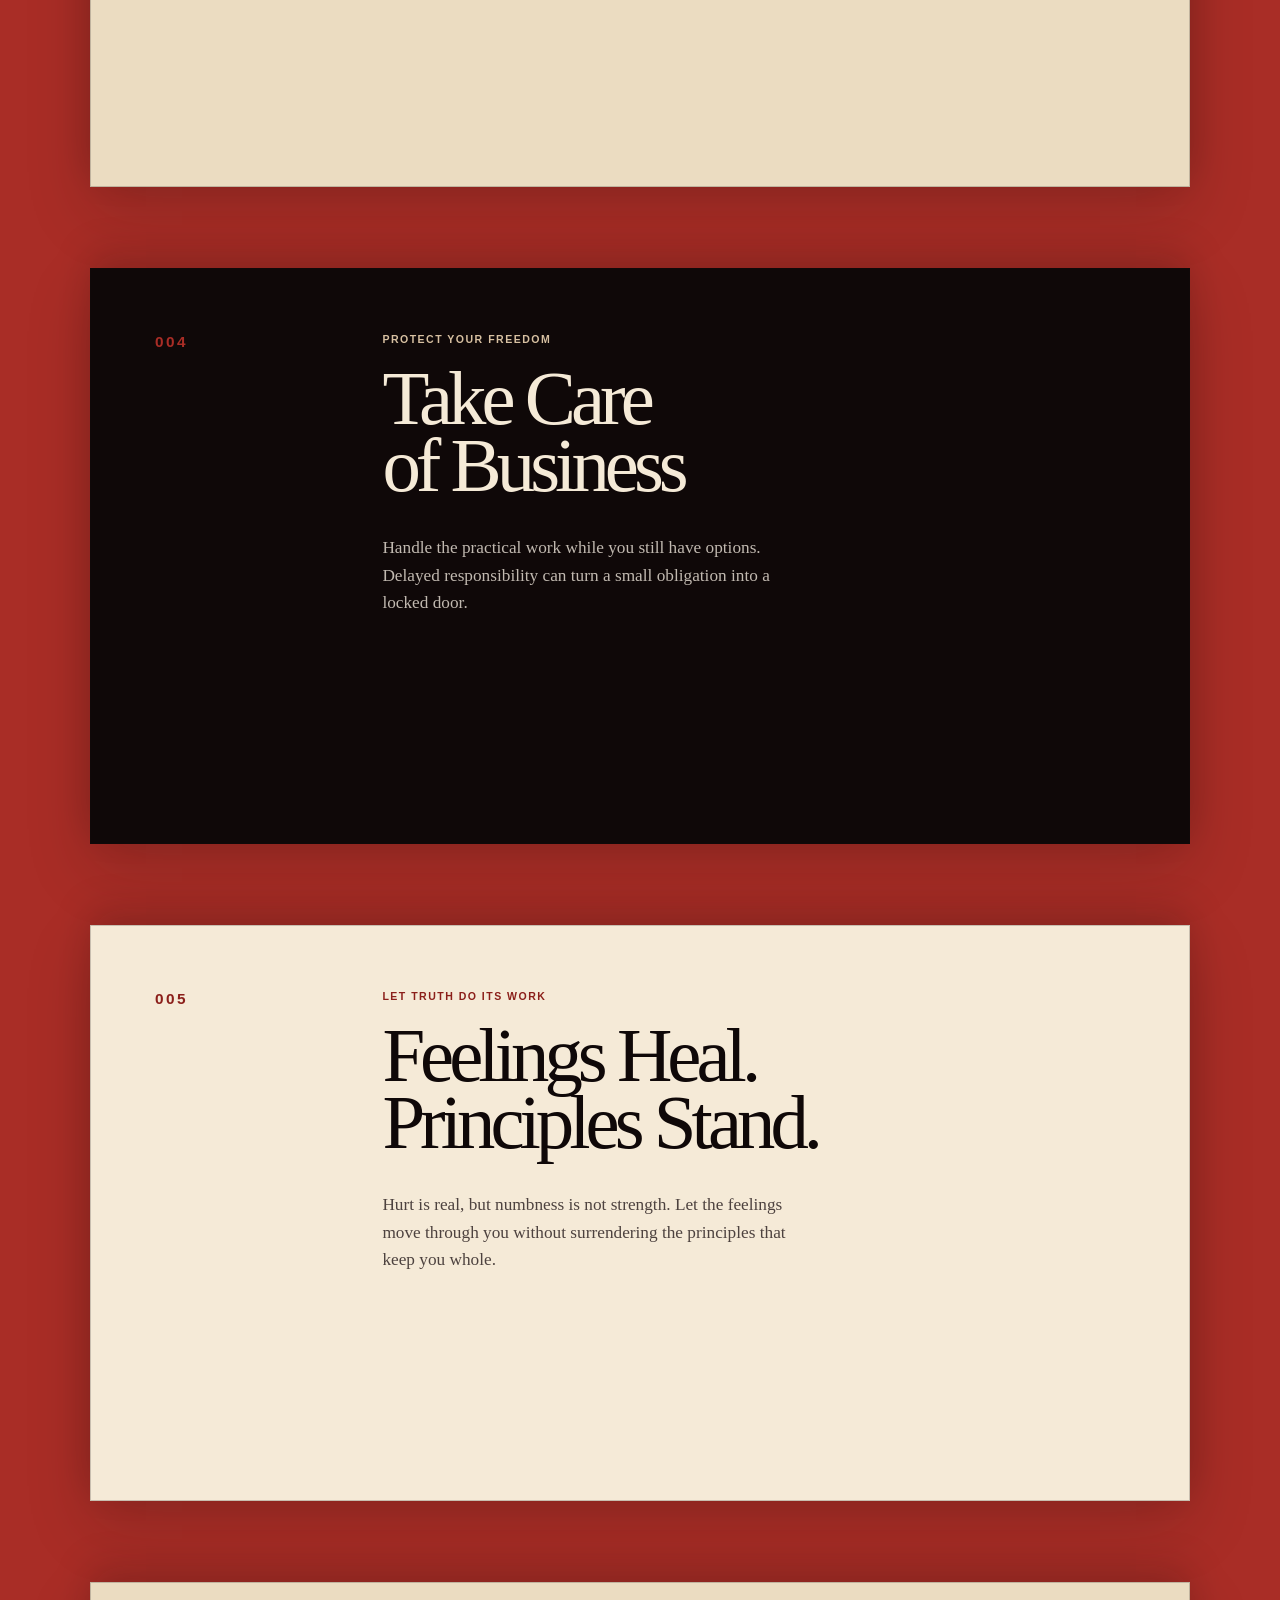
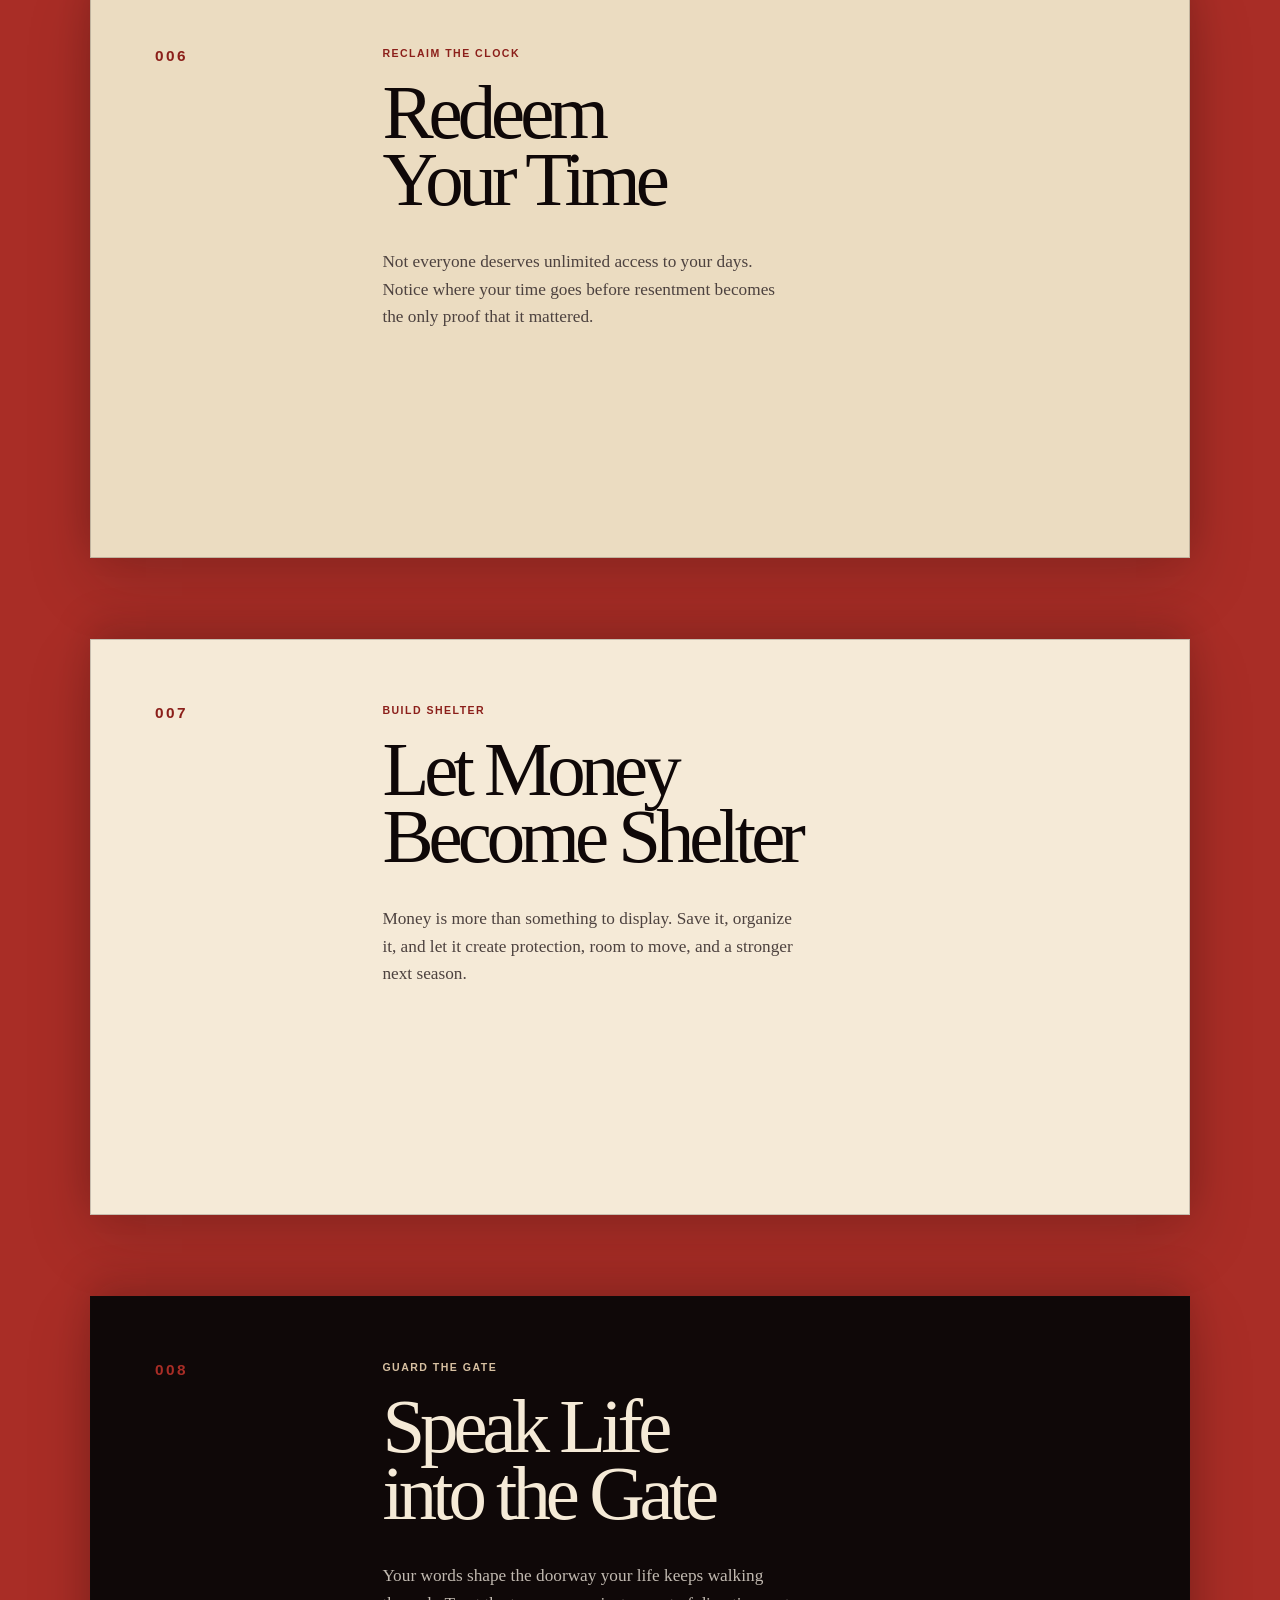
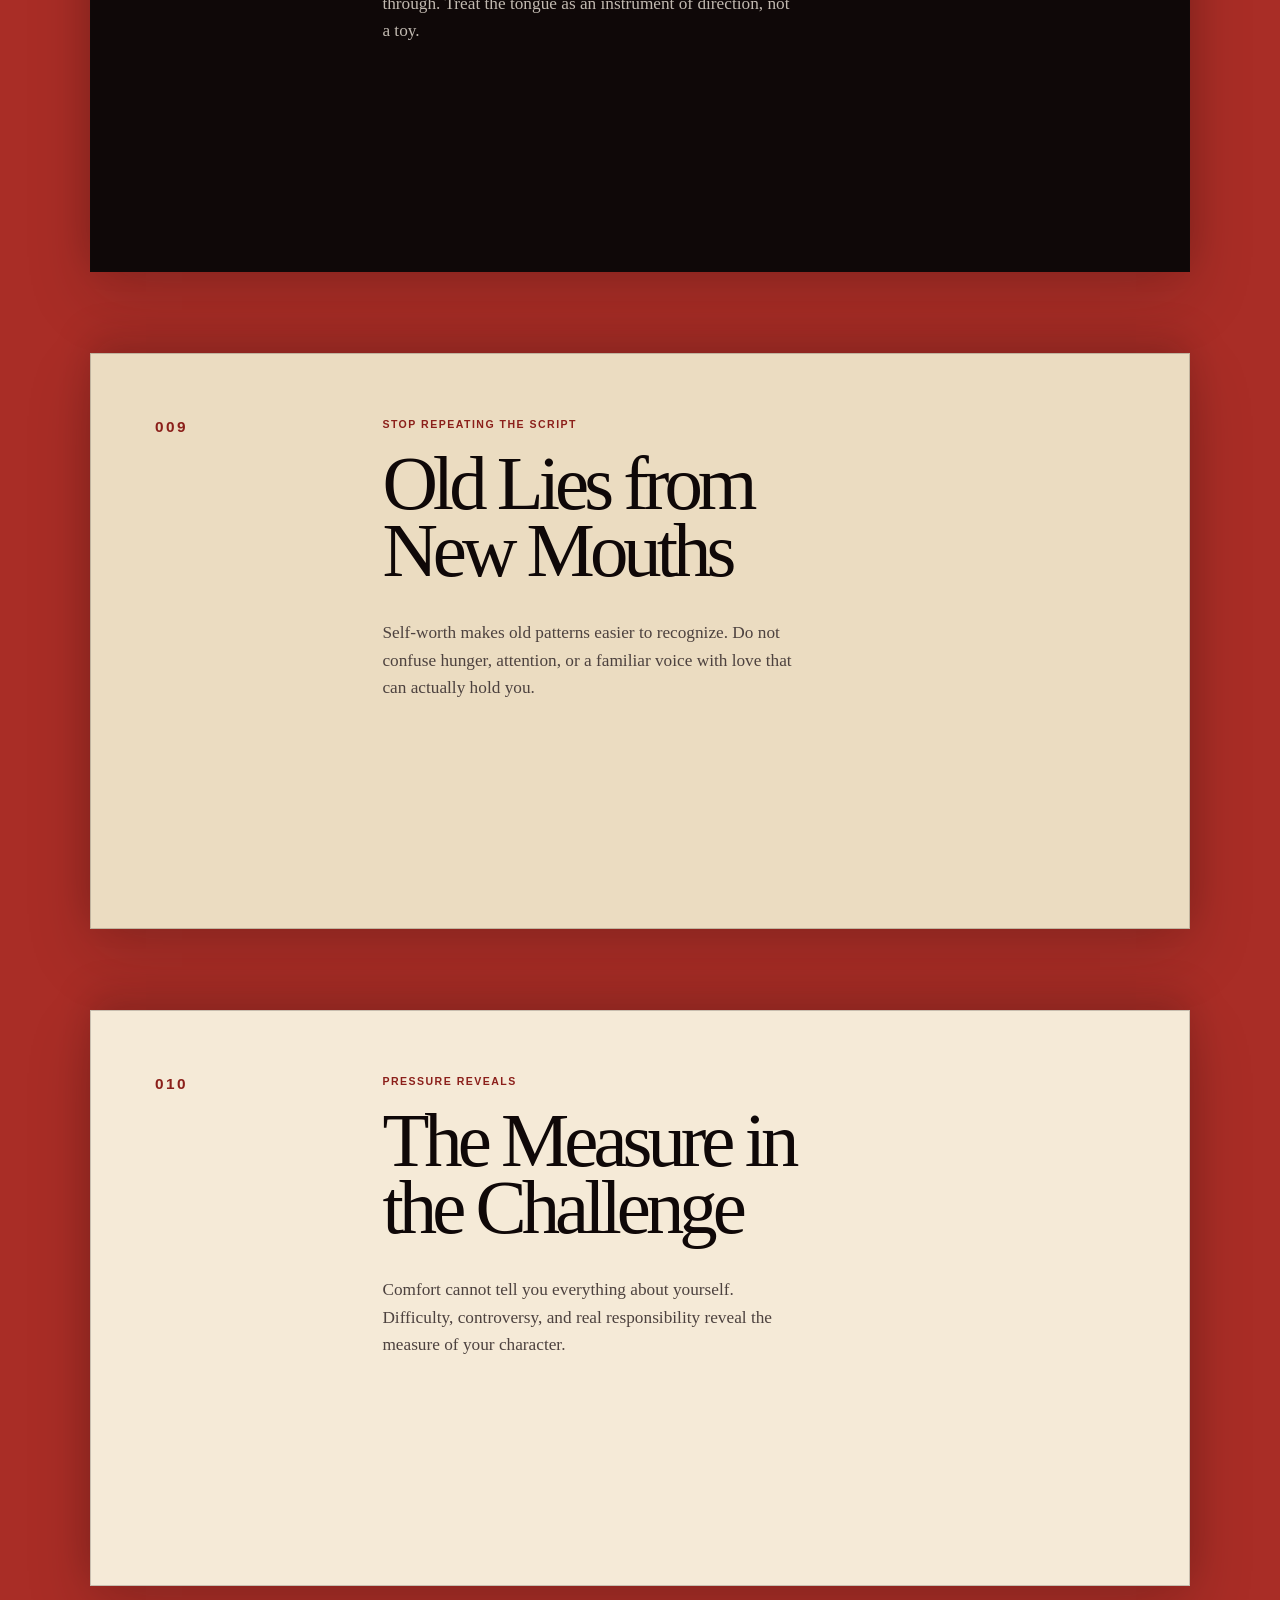
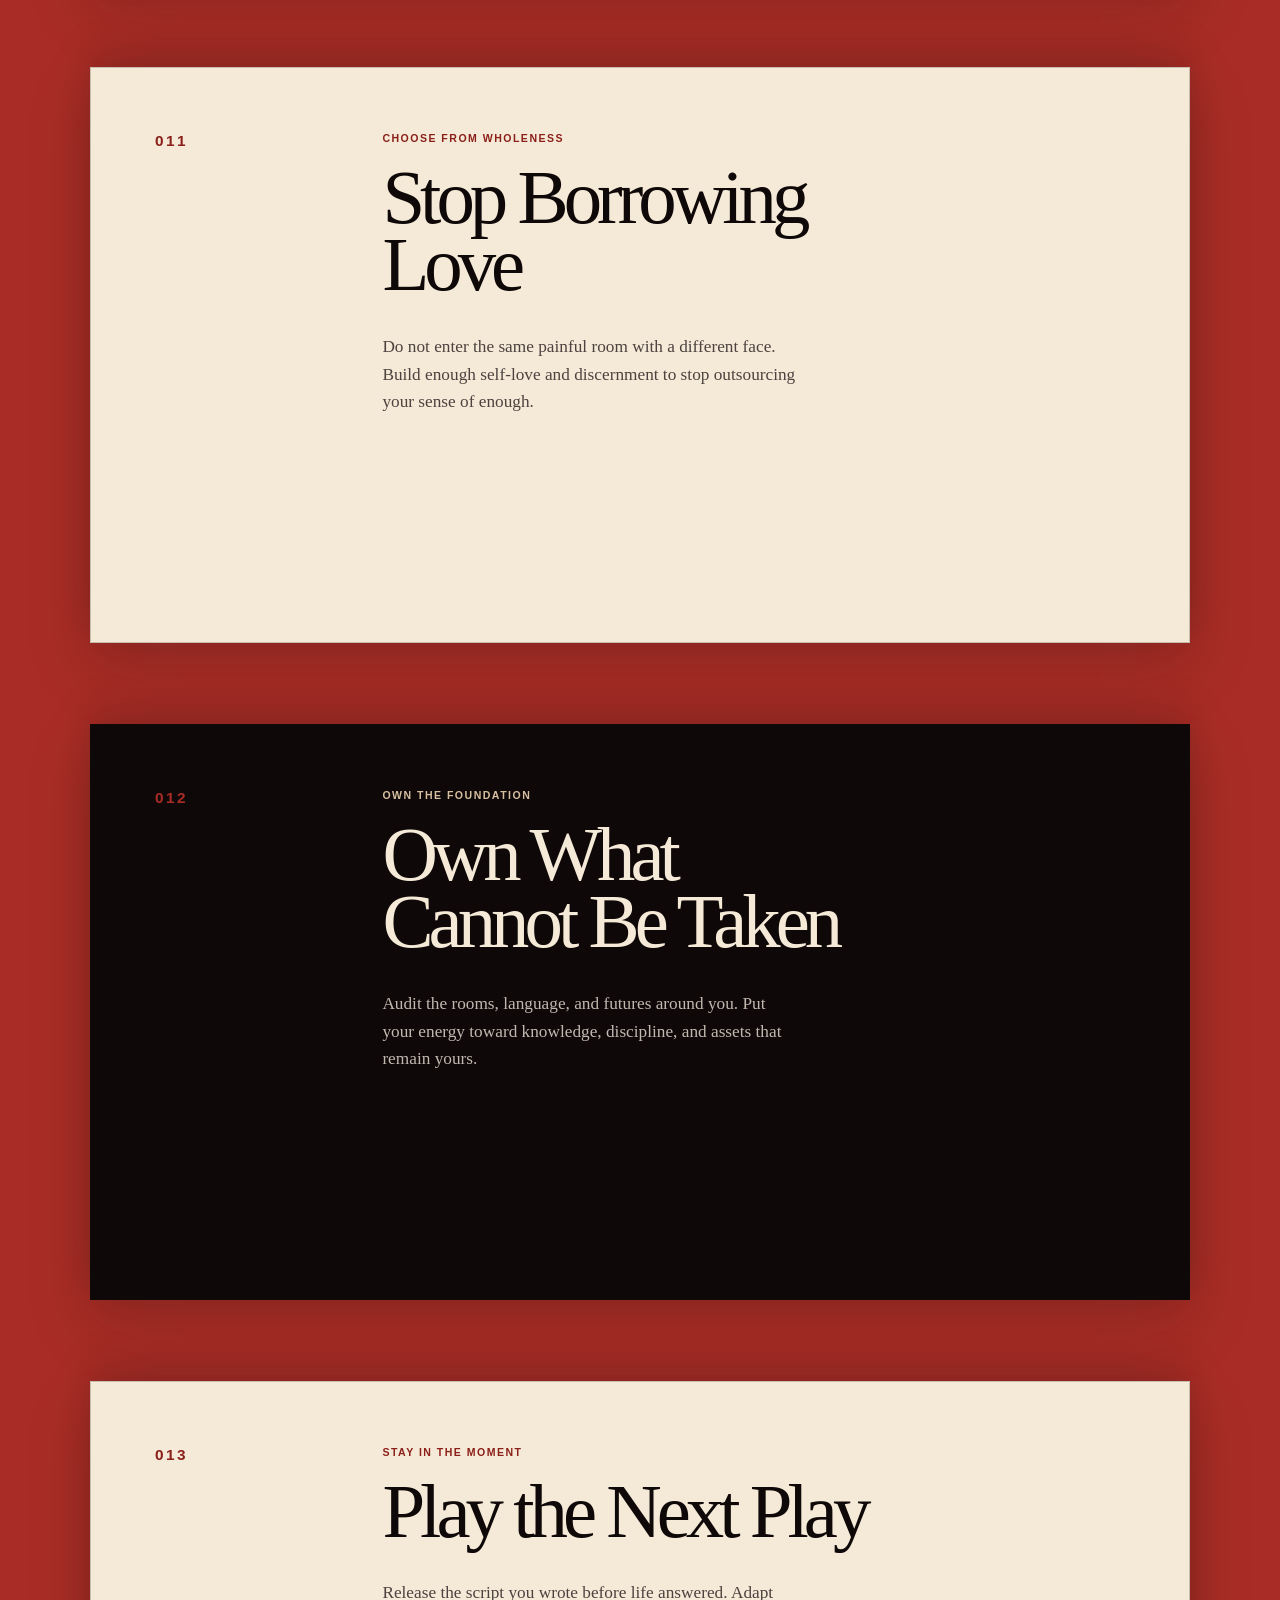
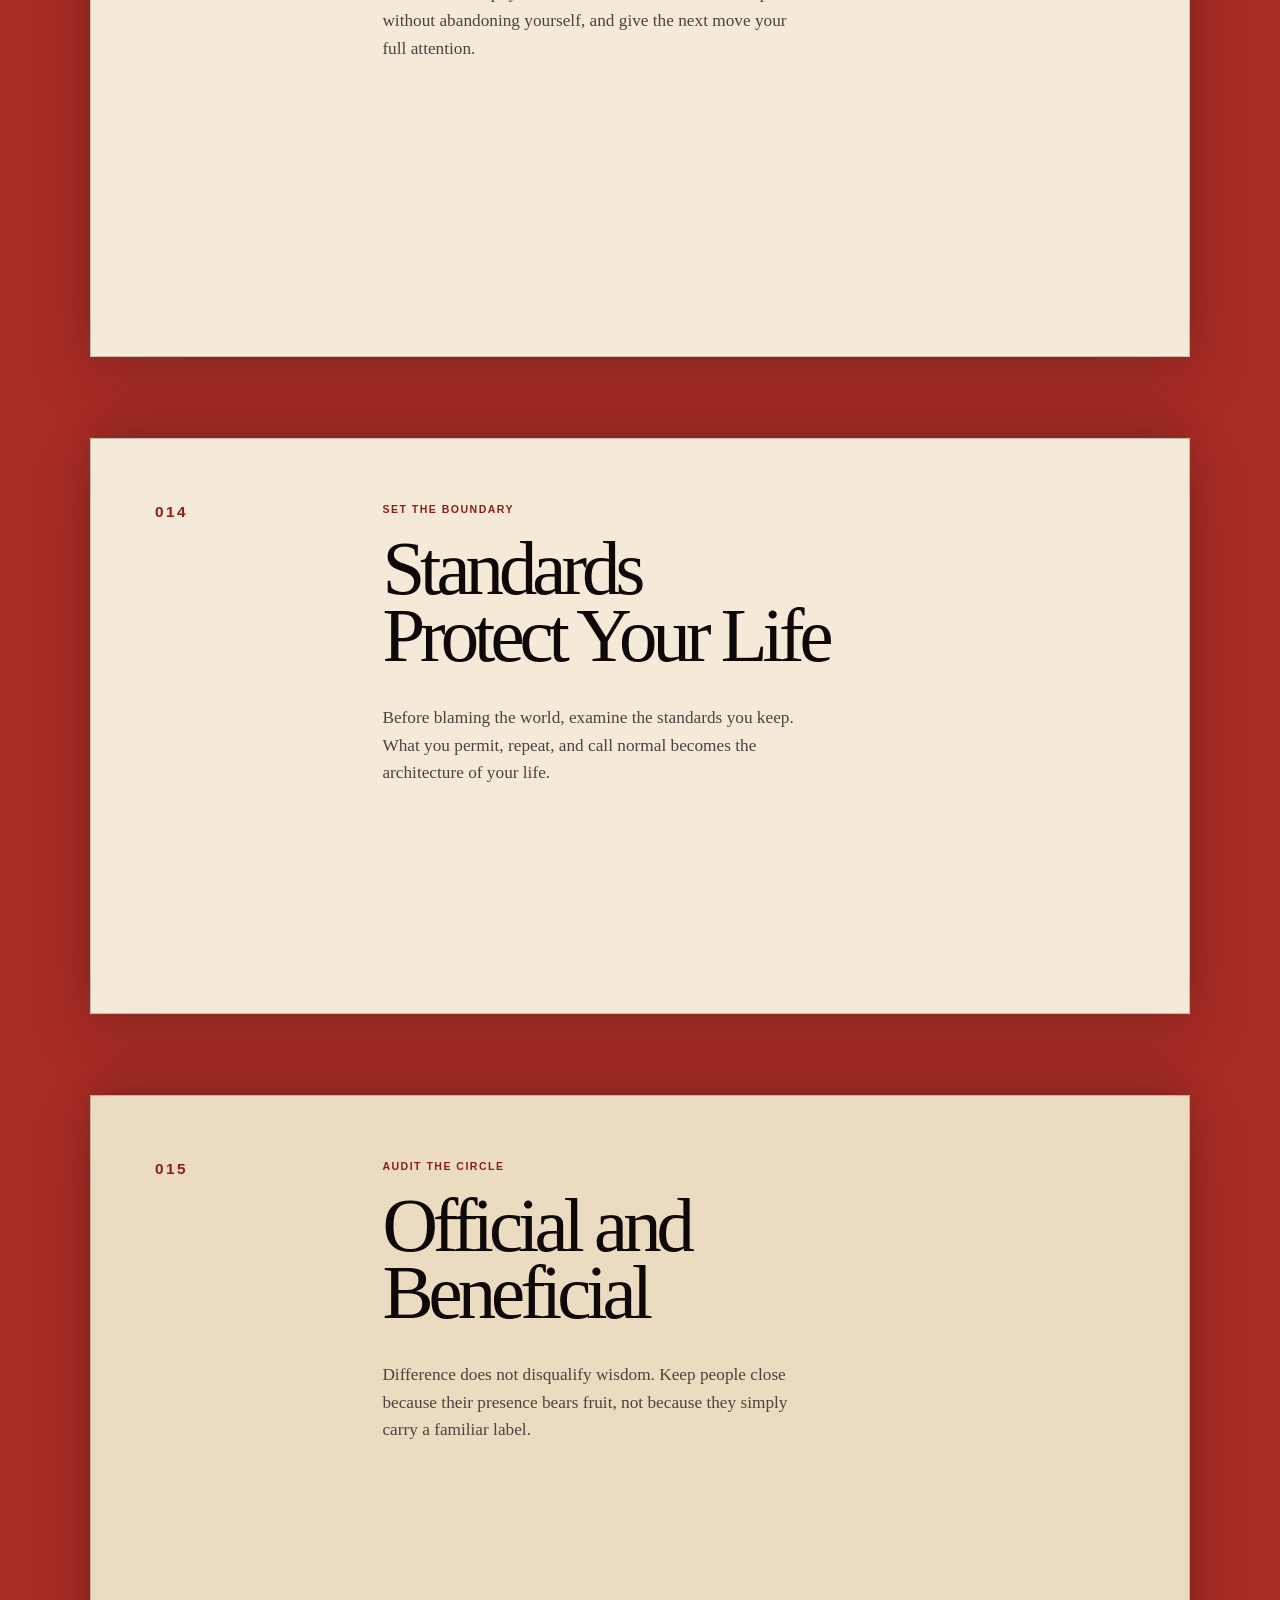
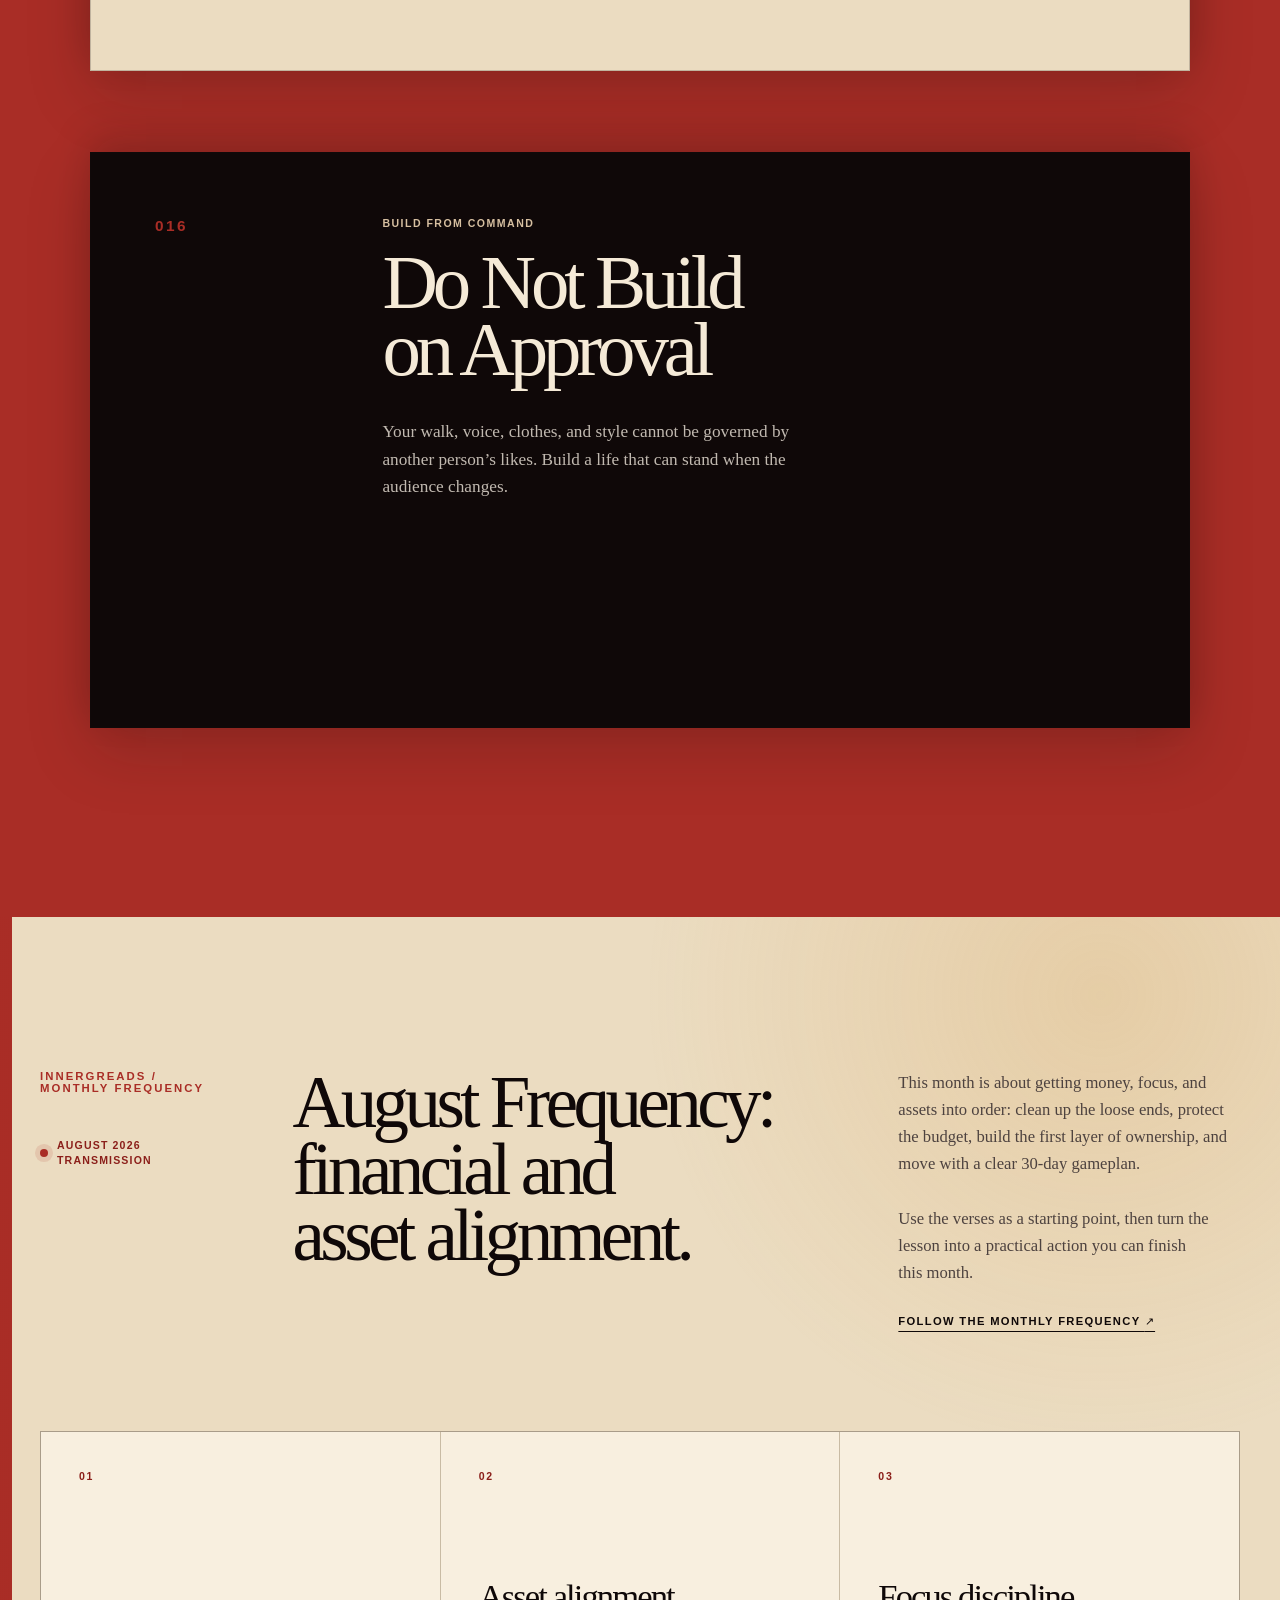
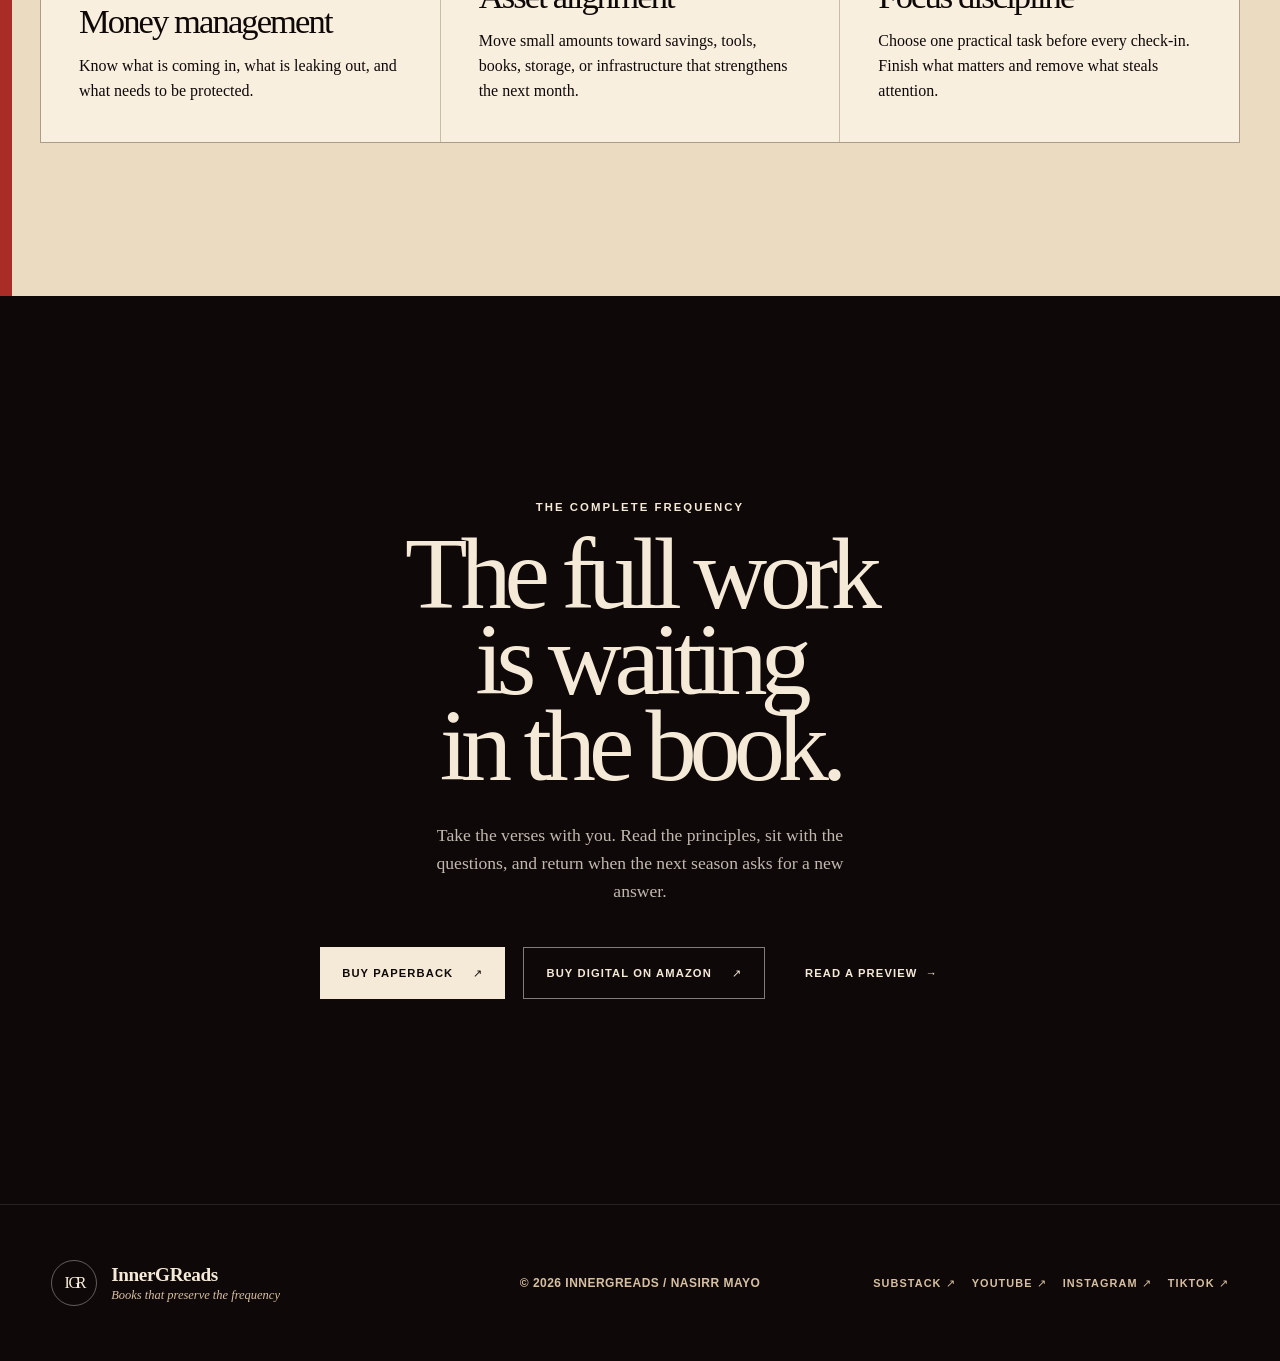
==== commit 555b3a5d: "Add protected InnerG Reads with one-dollar guest checkout" ====
--- a/index.html
+++ b/index.html
@@ -43,6 +43,7 @@
 
       <nav class="site-nav" id="site-nav" aria-label="Main navigation">
         <a href="#verses">The 16 verses</a>
+        <a href="reads/">personal reads</a>
         <a href="#buy">Buy the book</a>
         <a href="#frequency">August Frequency</a>
         <a href="account/">Member access</a>
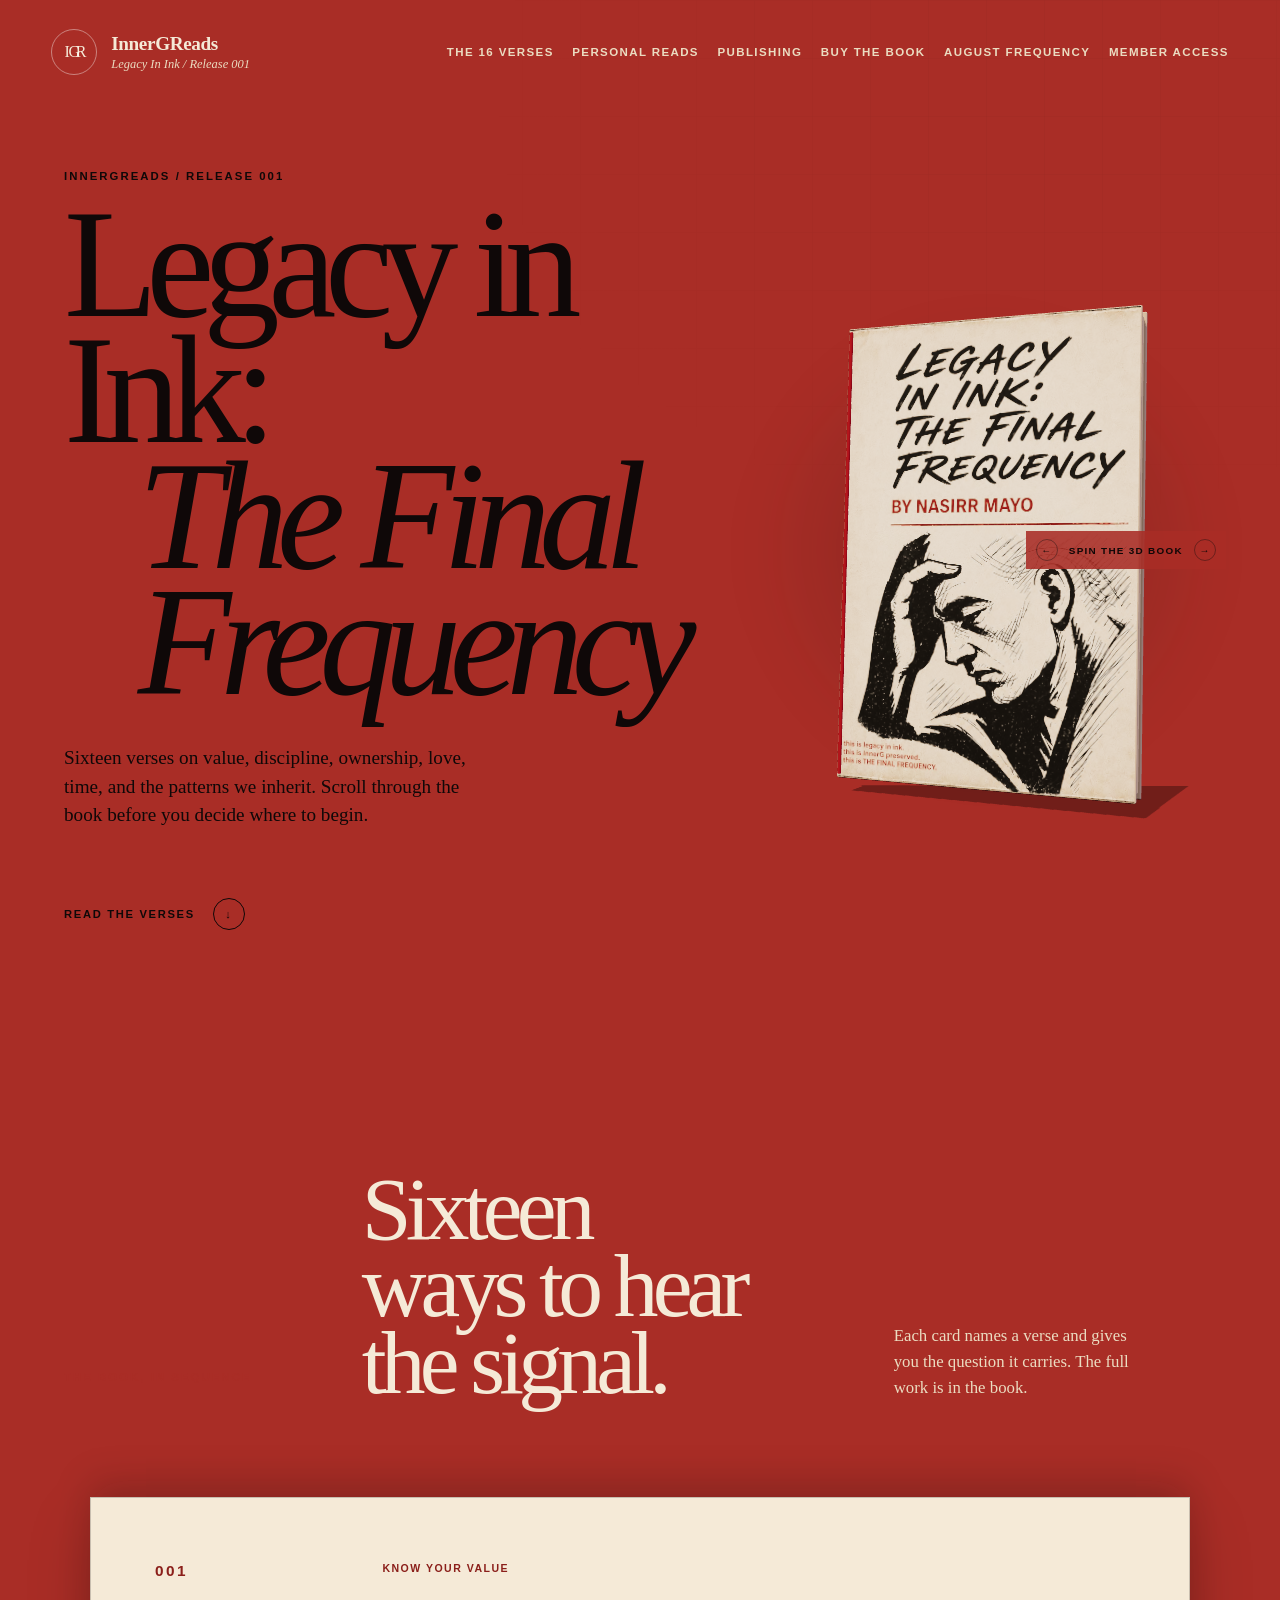
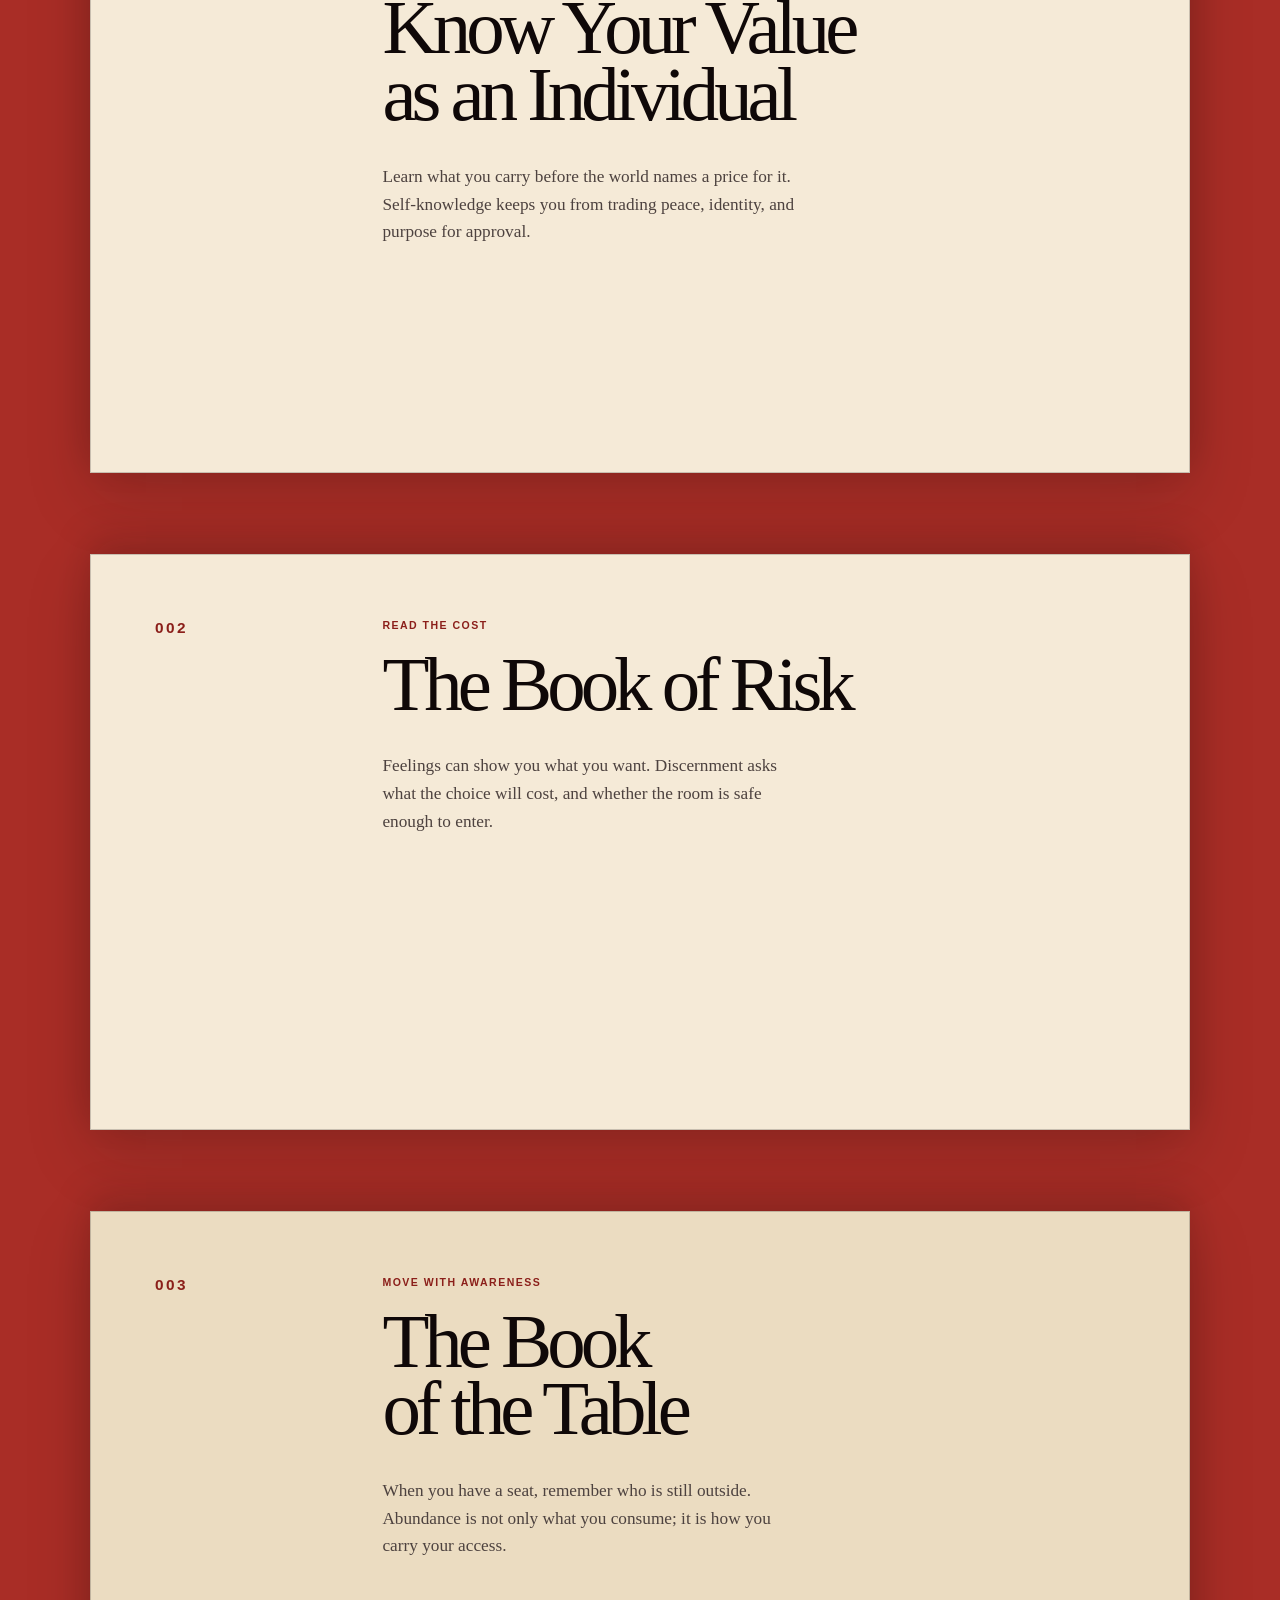
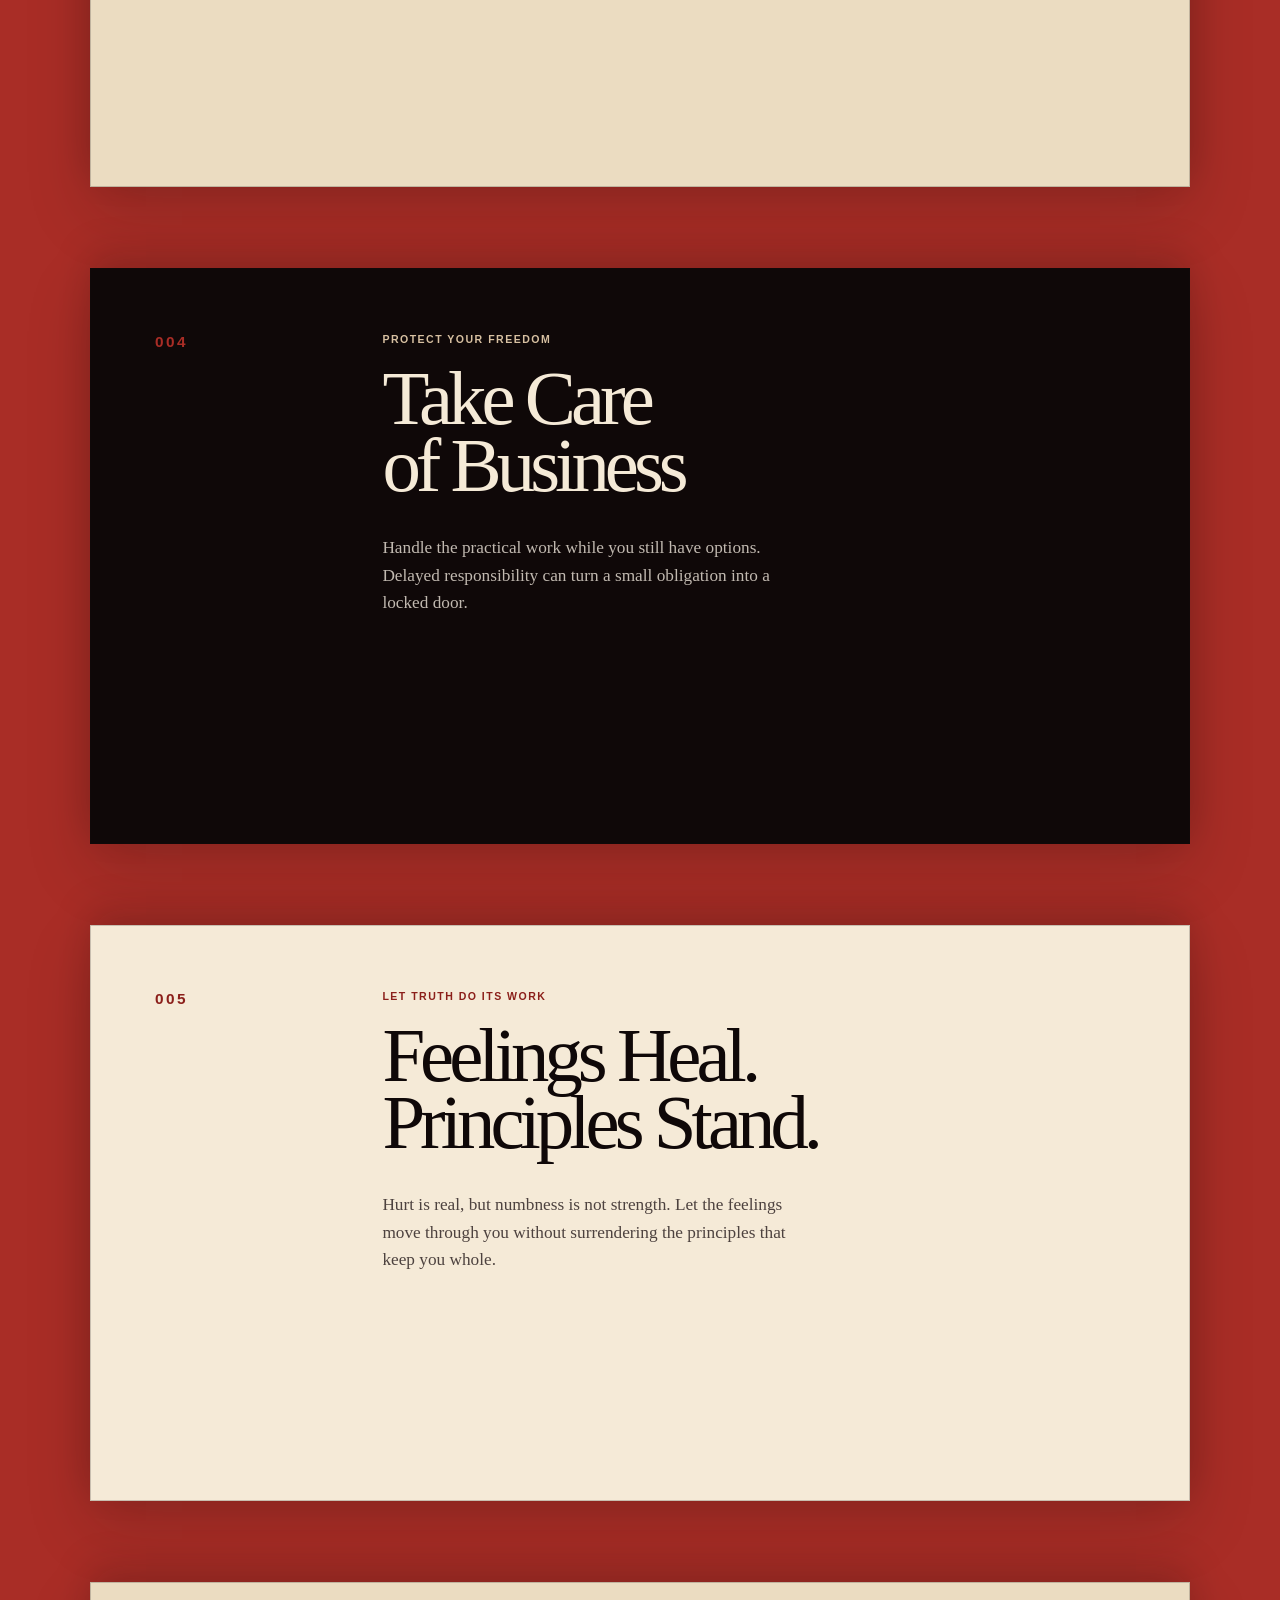
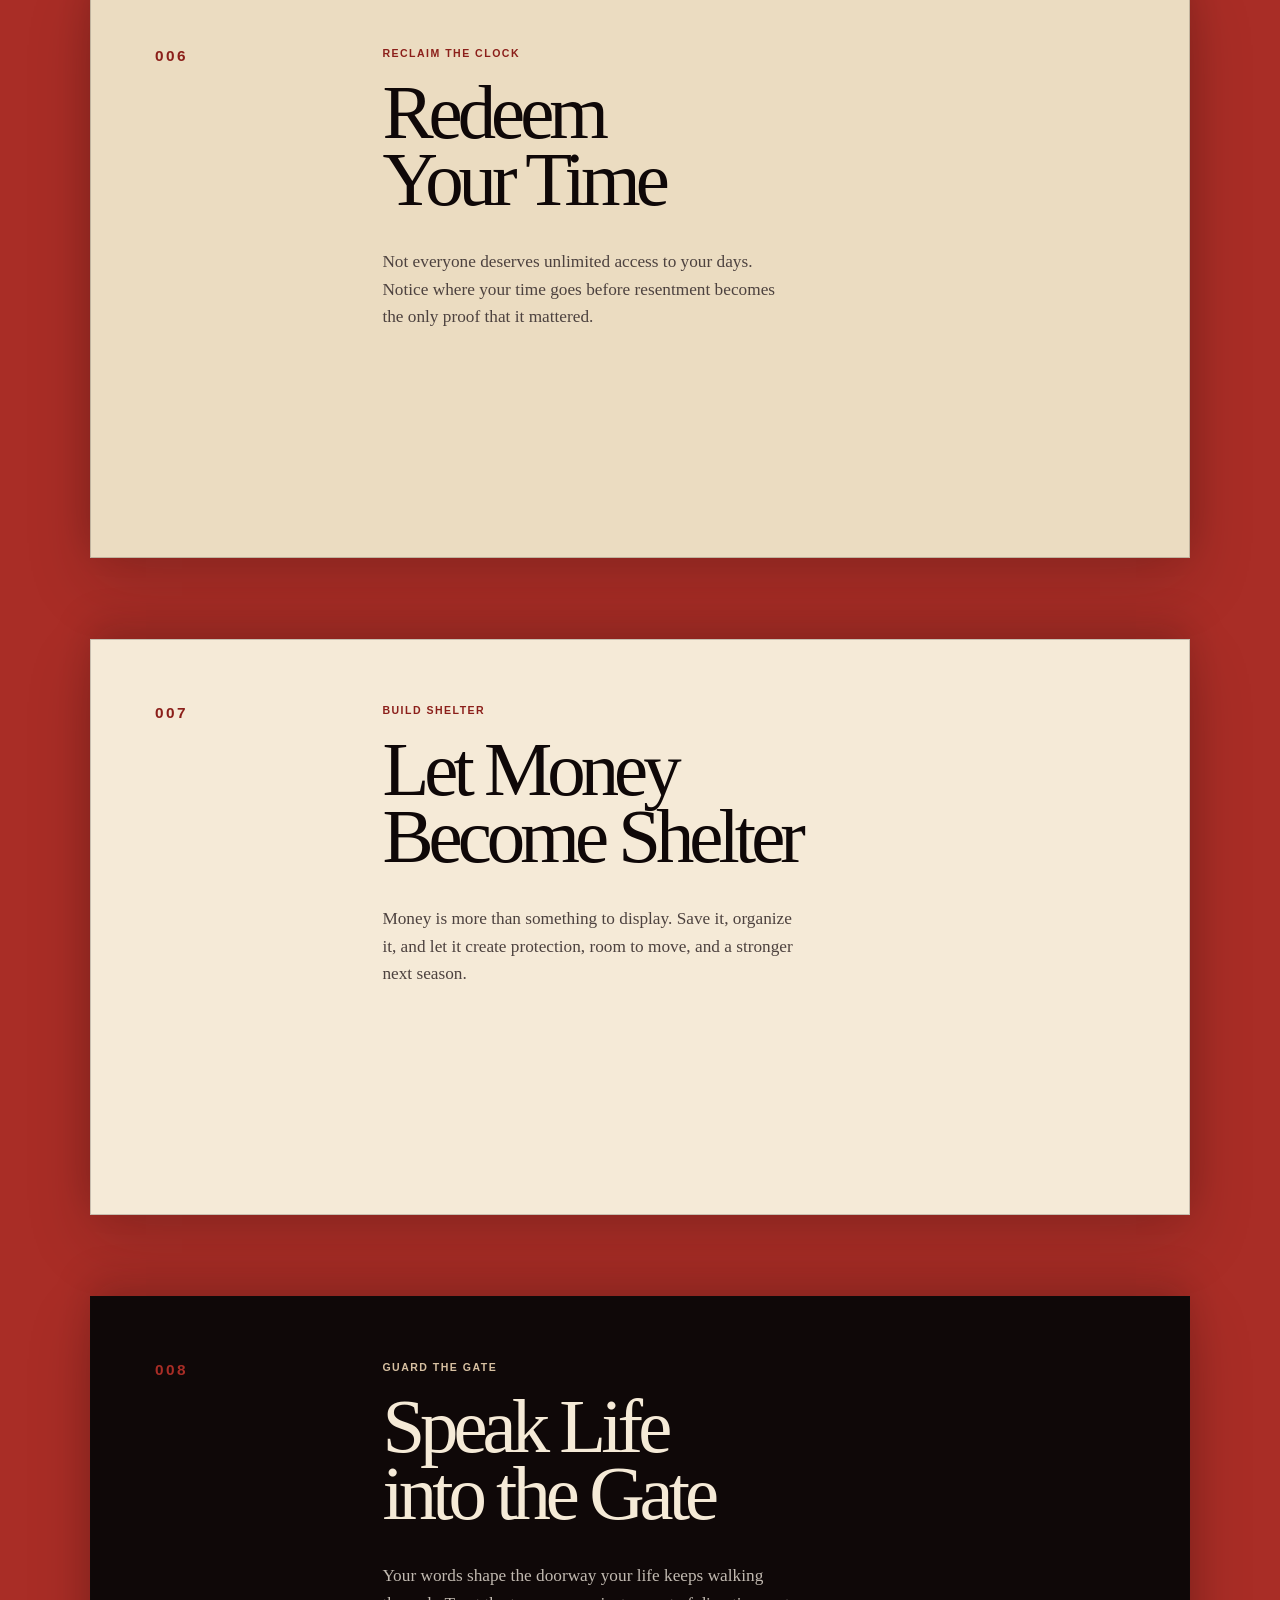
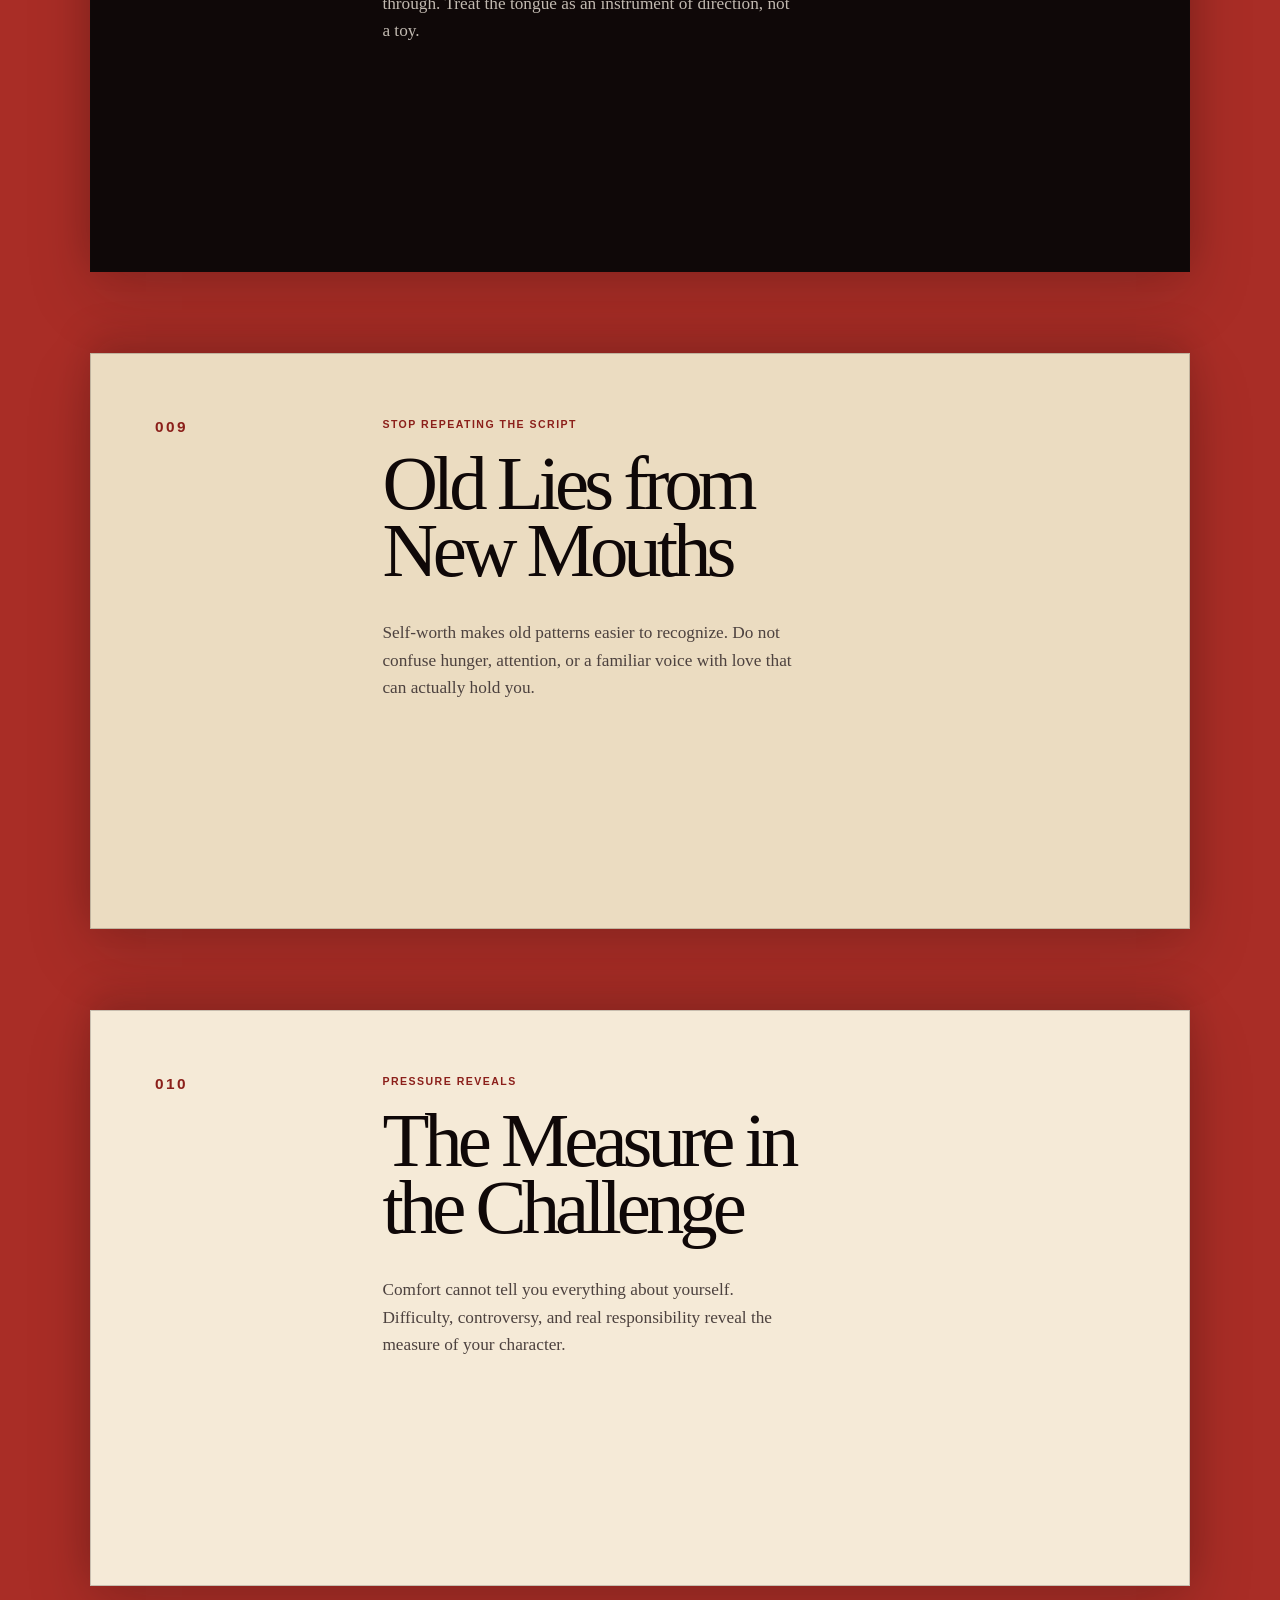
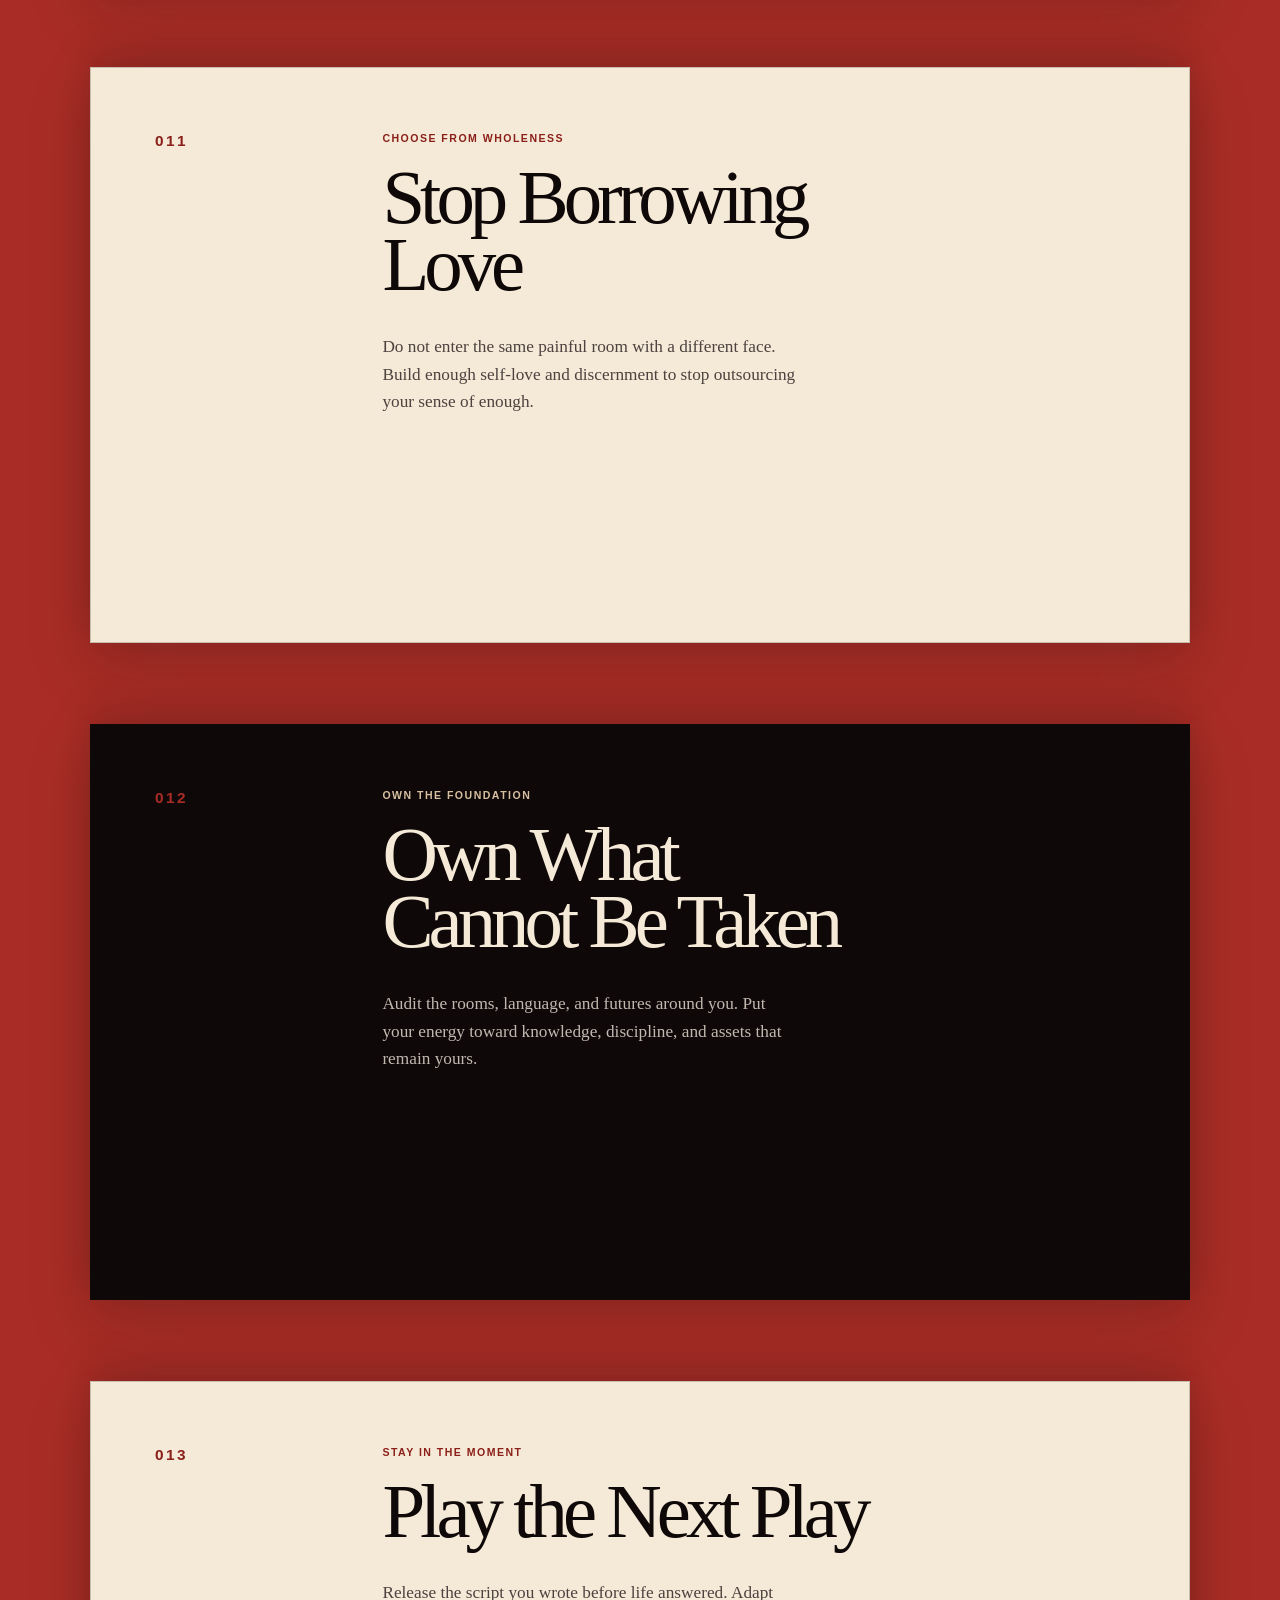
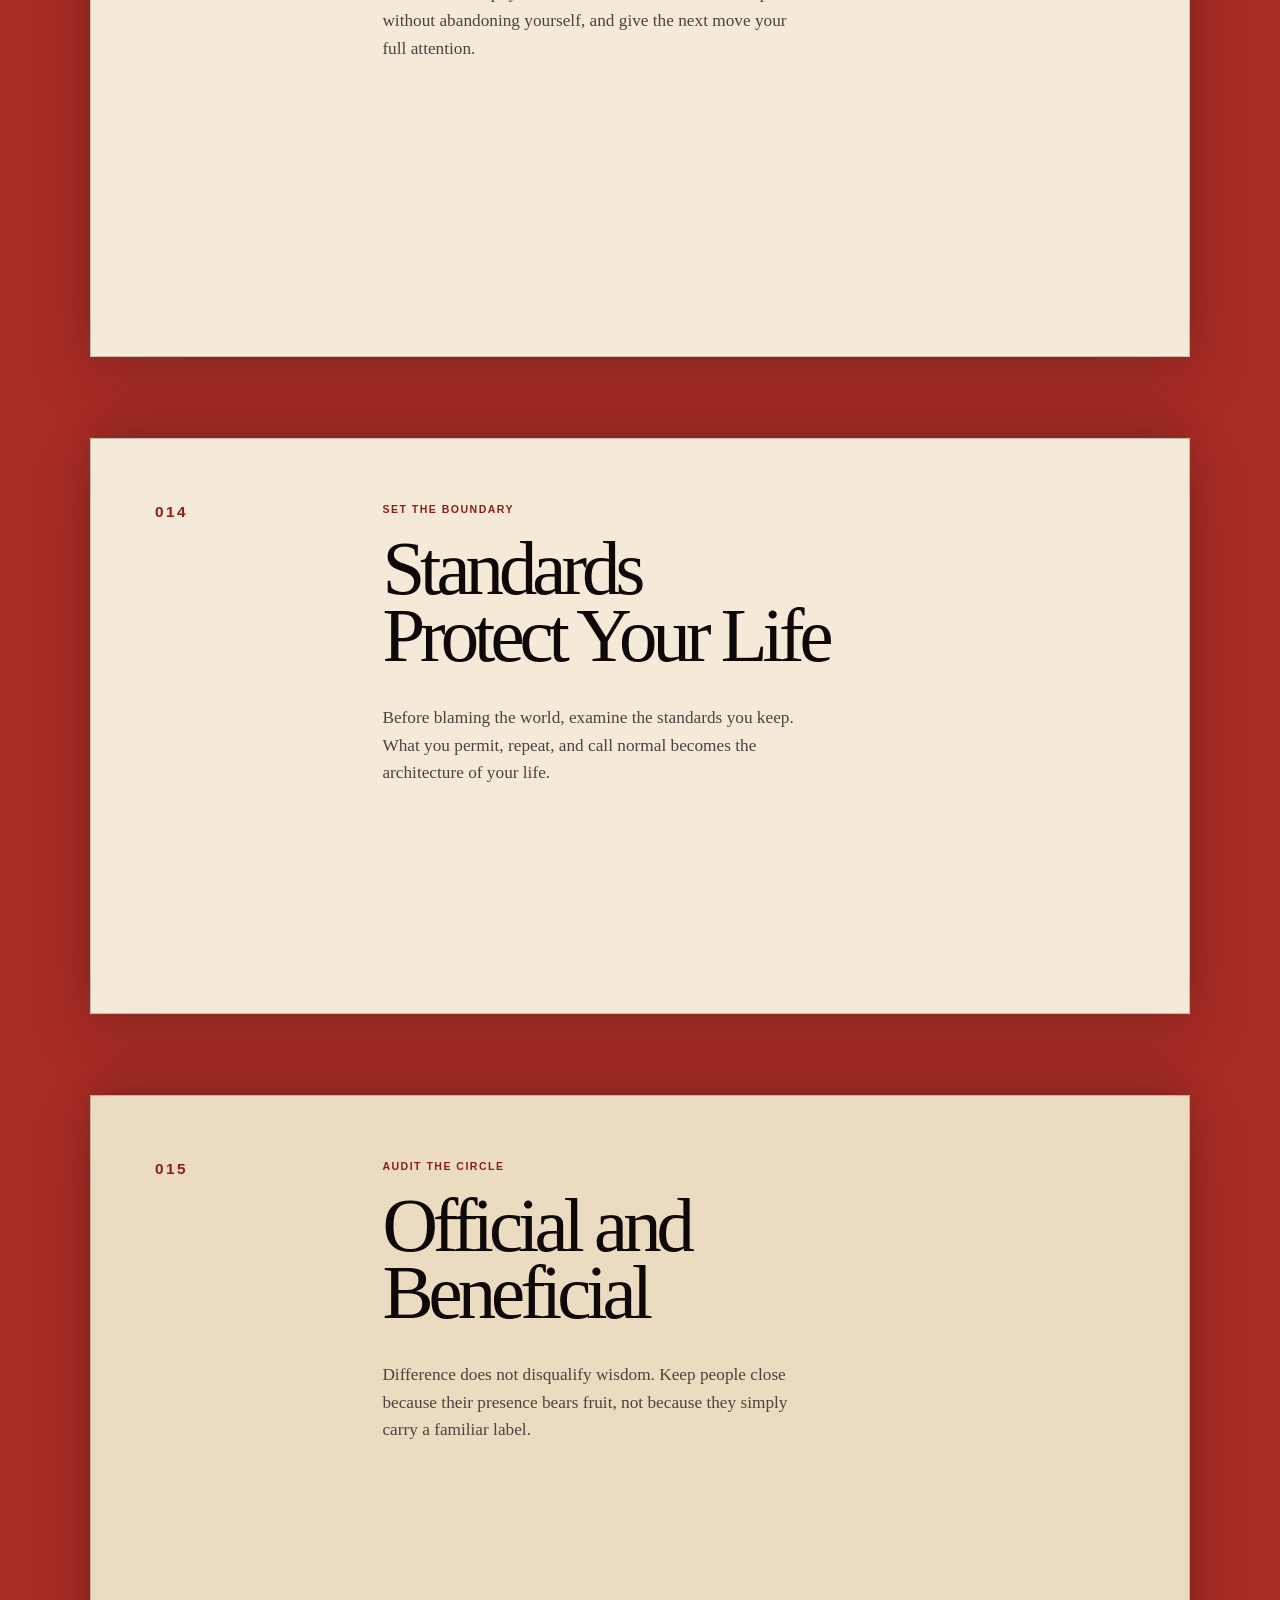
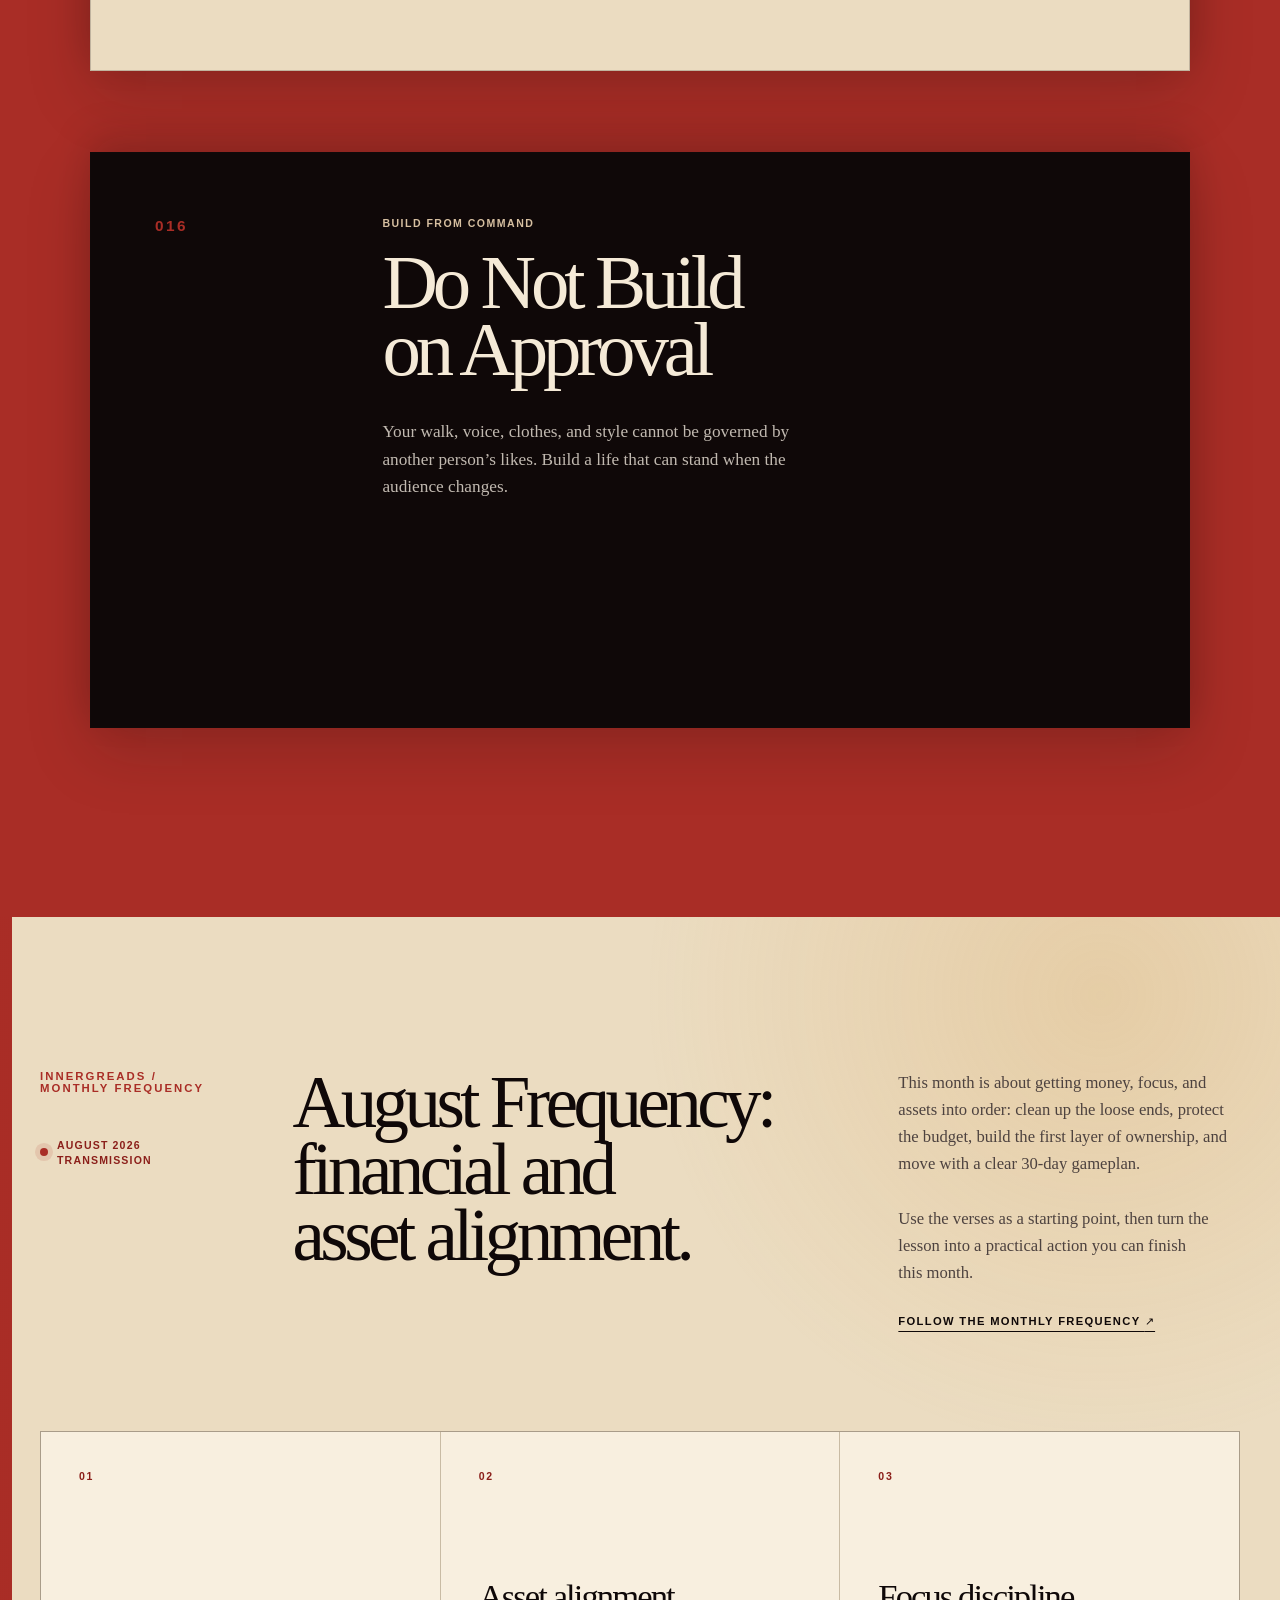
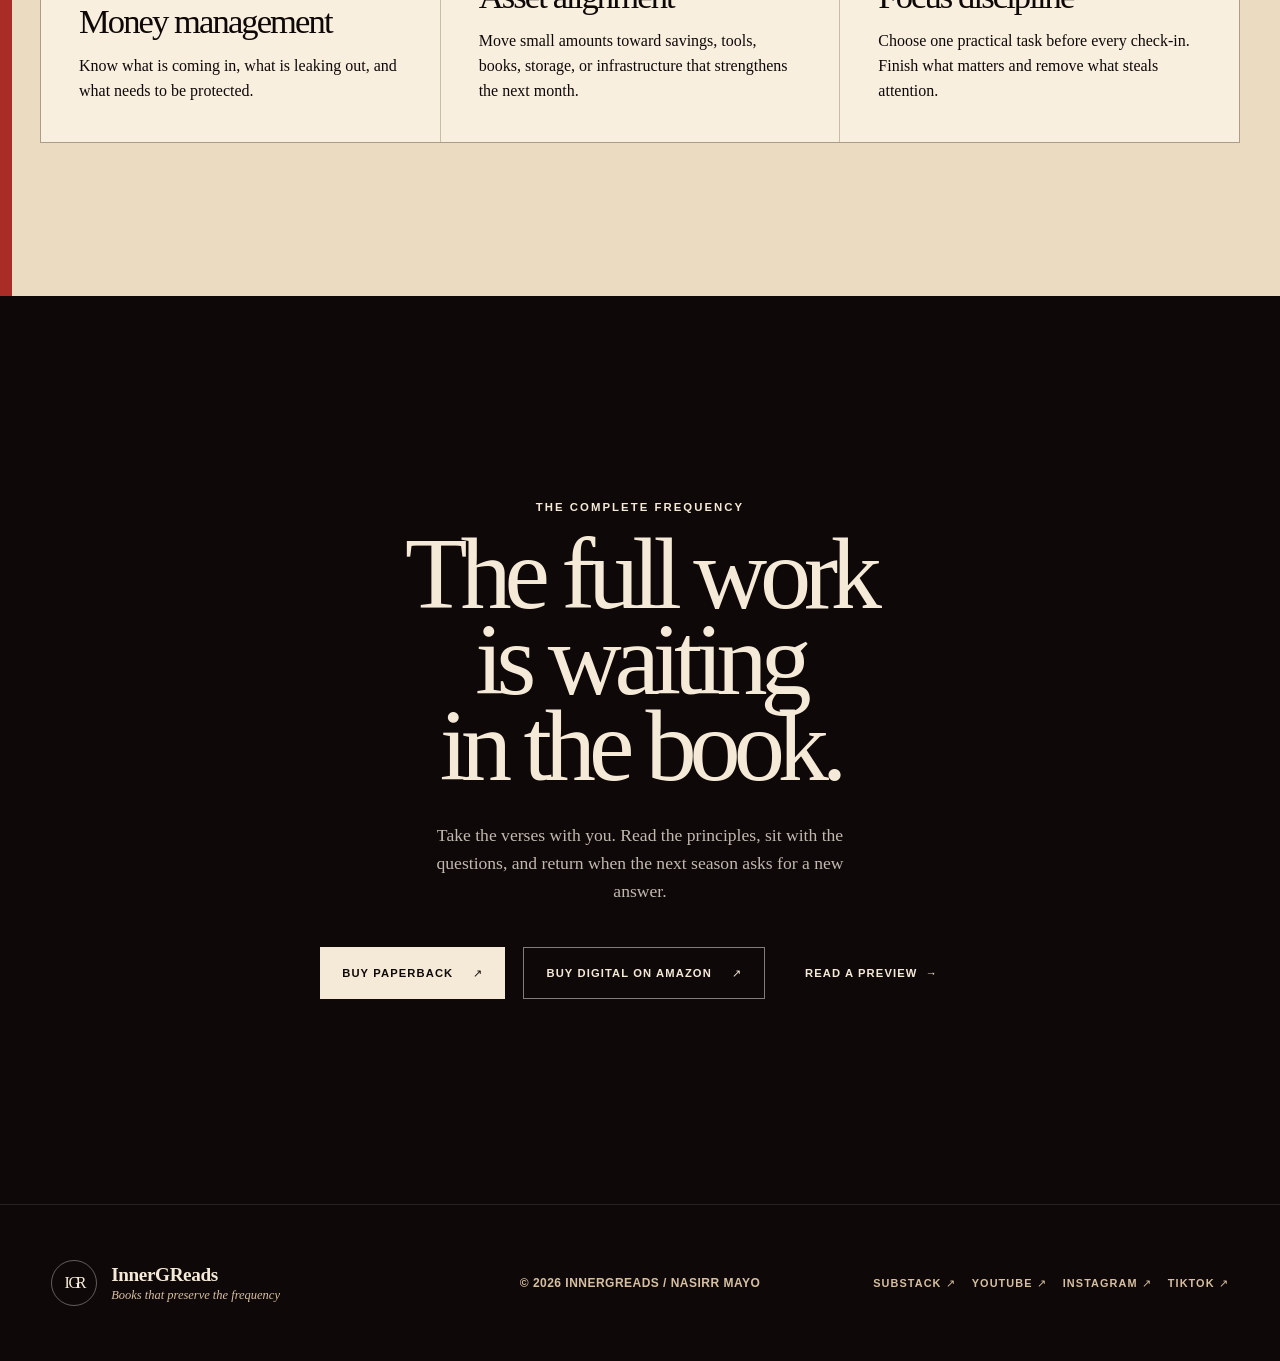
==== commit eb2fe4ad: "Launch InnerGReads publishing service" ====
--- a/index.html
+++ b/index.html
@@ -44,6 +44,7 @@
       <nav class="site-nav" id="site-nav" aria-label="Main navigation">
         <a href="#verses">The 16 verses</a>
         <a href="reads/">personal reads</a>
+        <a href="publishing/">Publishing</a>
         <a href="#buy">Buy the book</a>
         <a href="#frequency">August Frequency</a>
         <a href="account/">Member access</a>
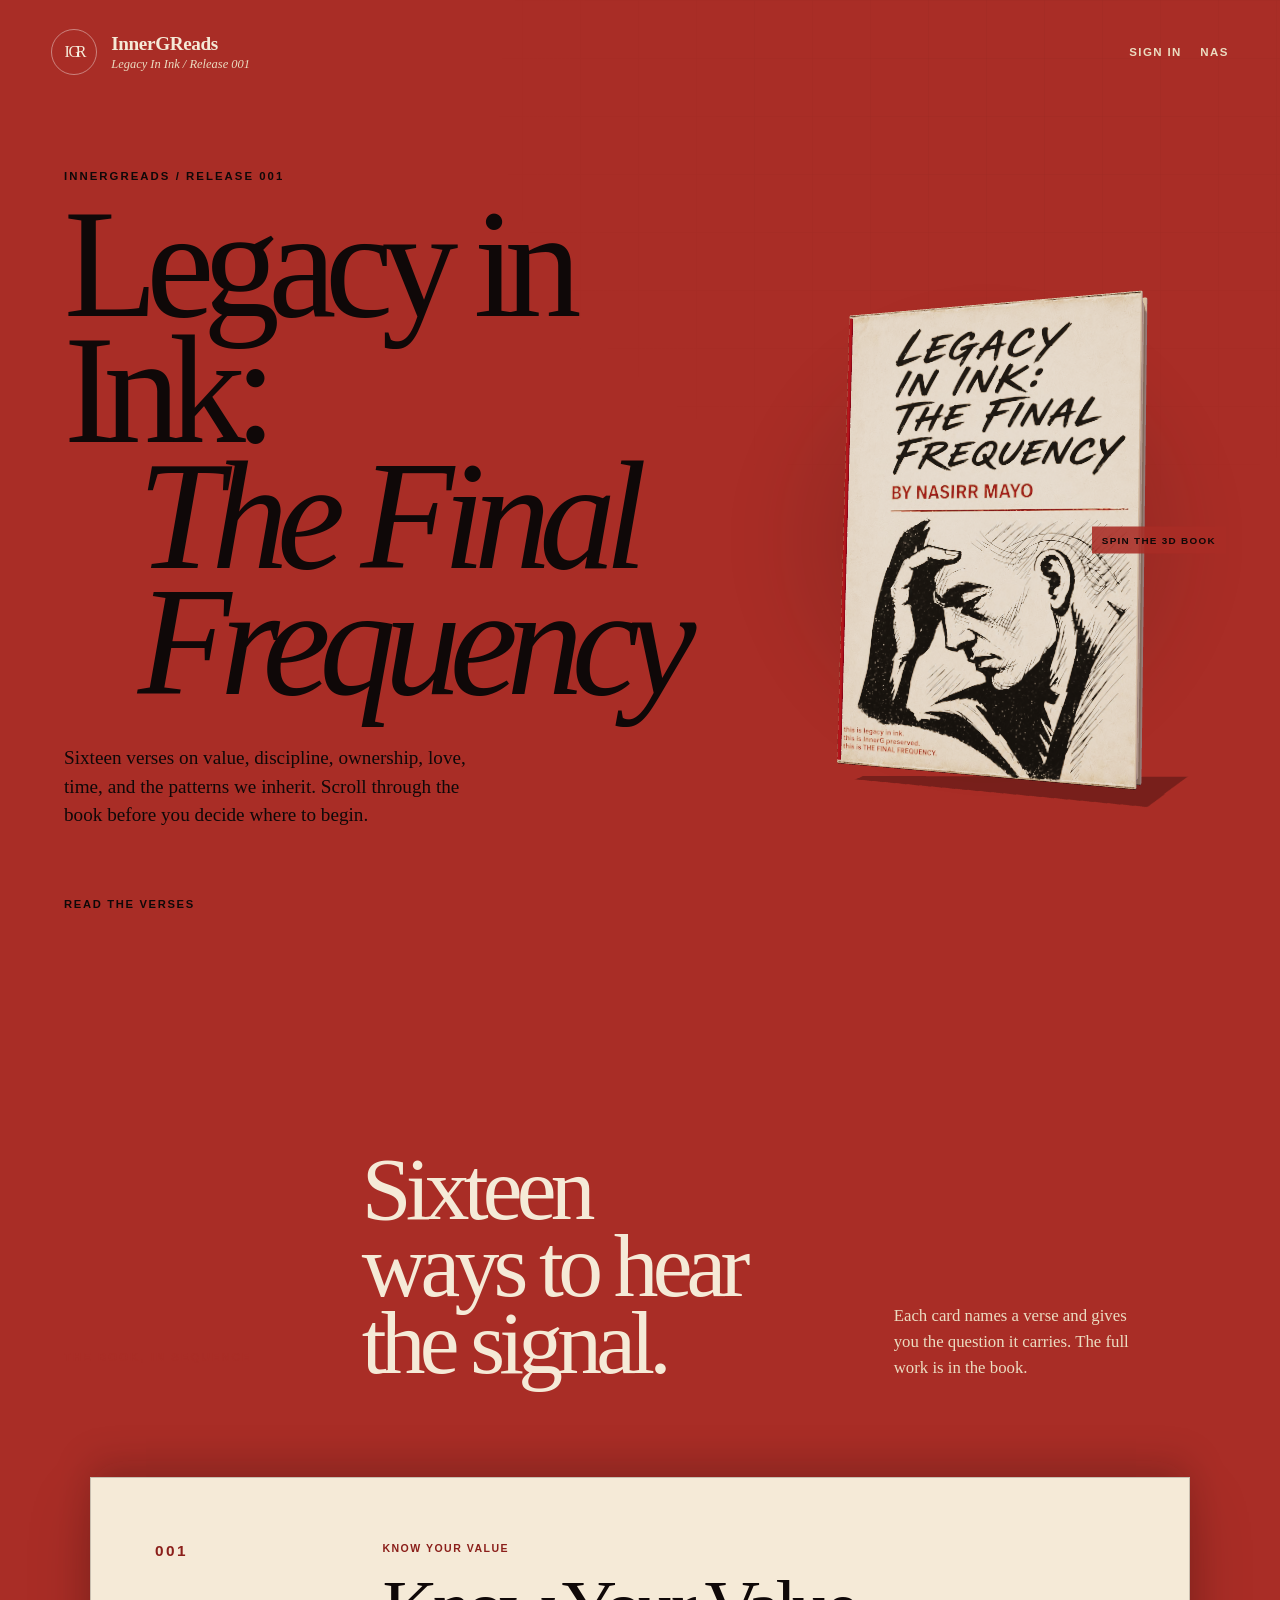
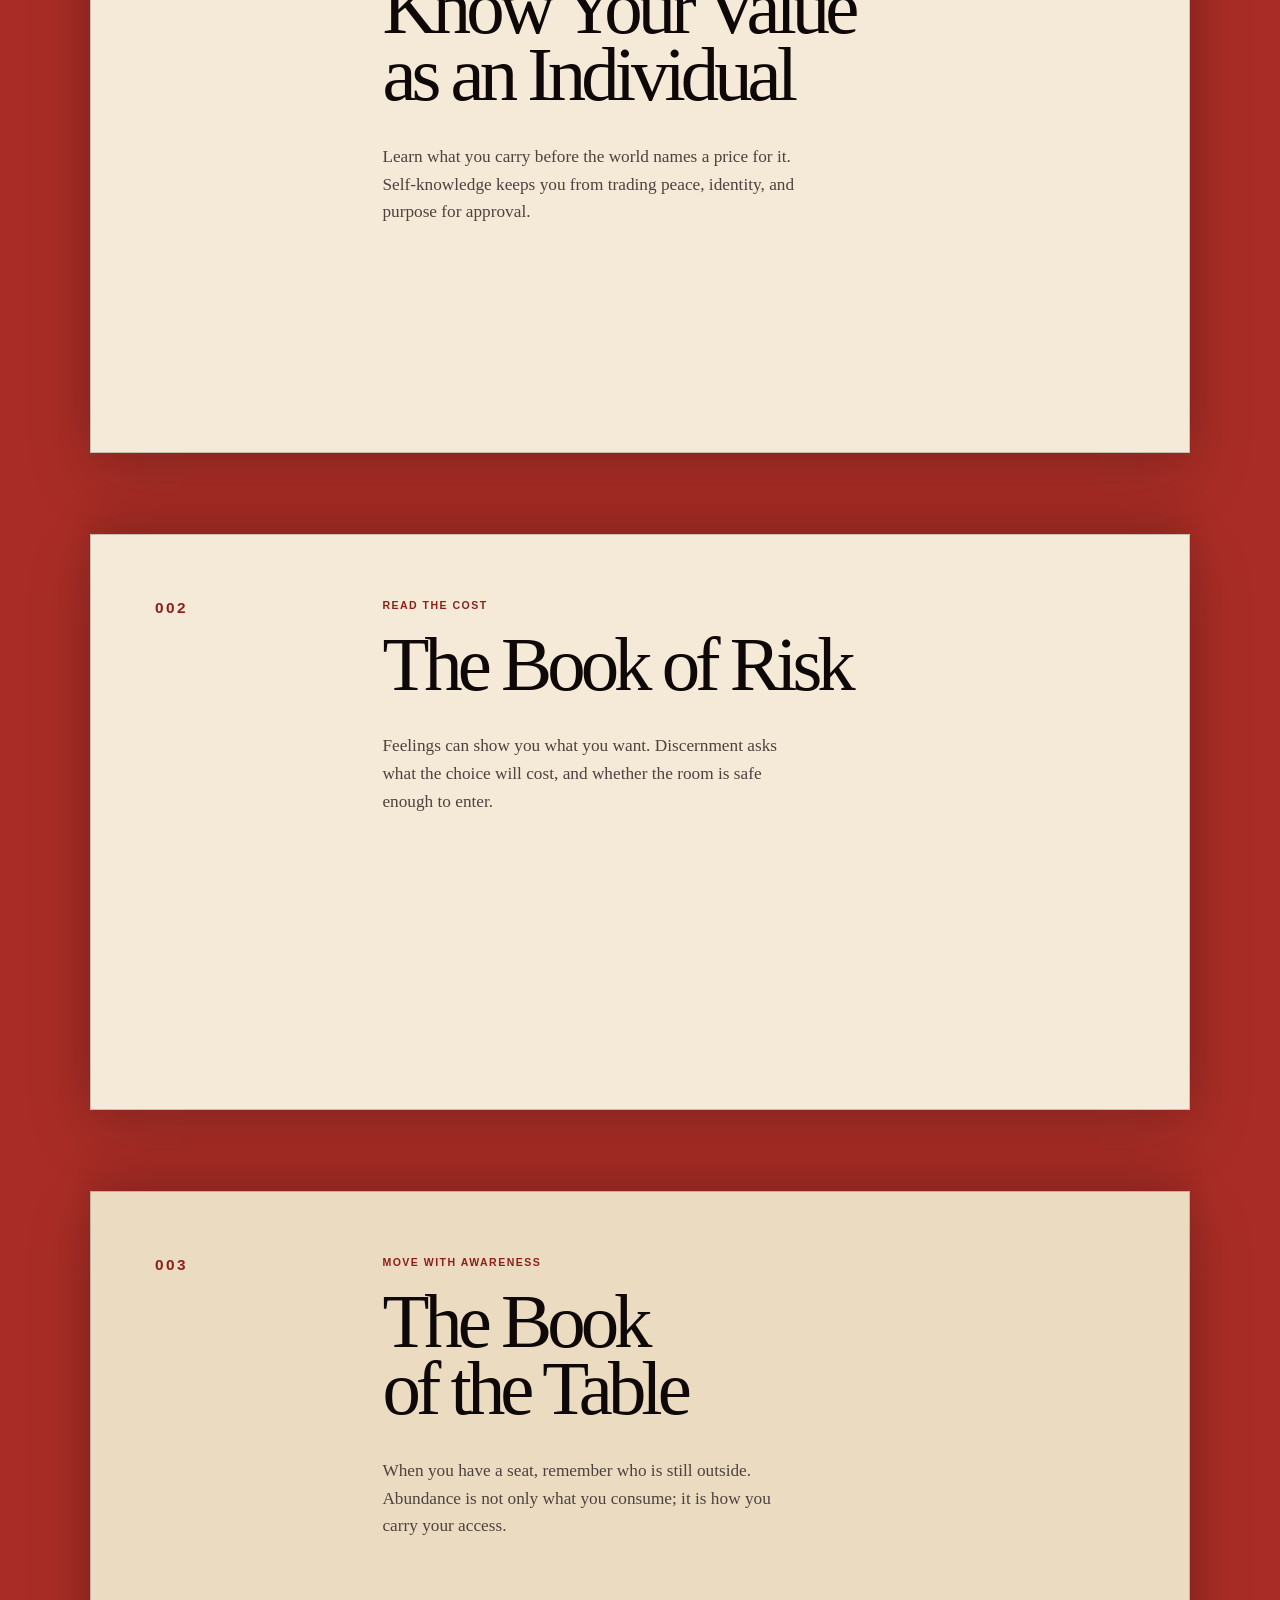
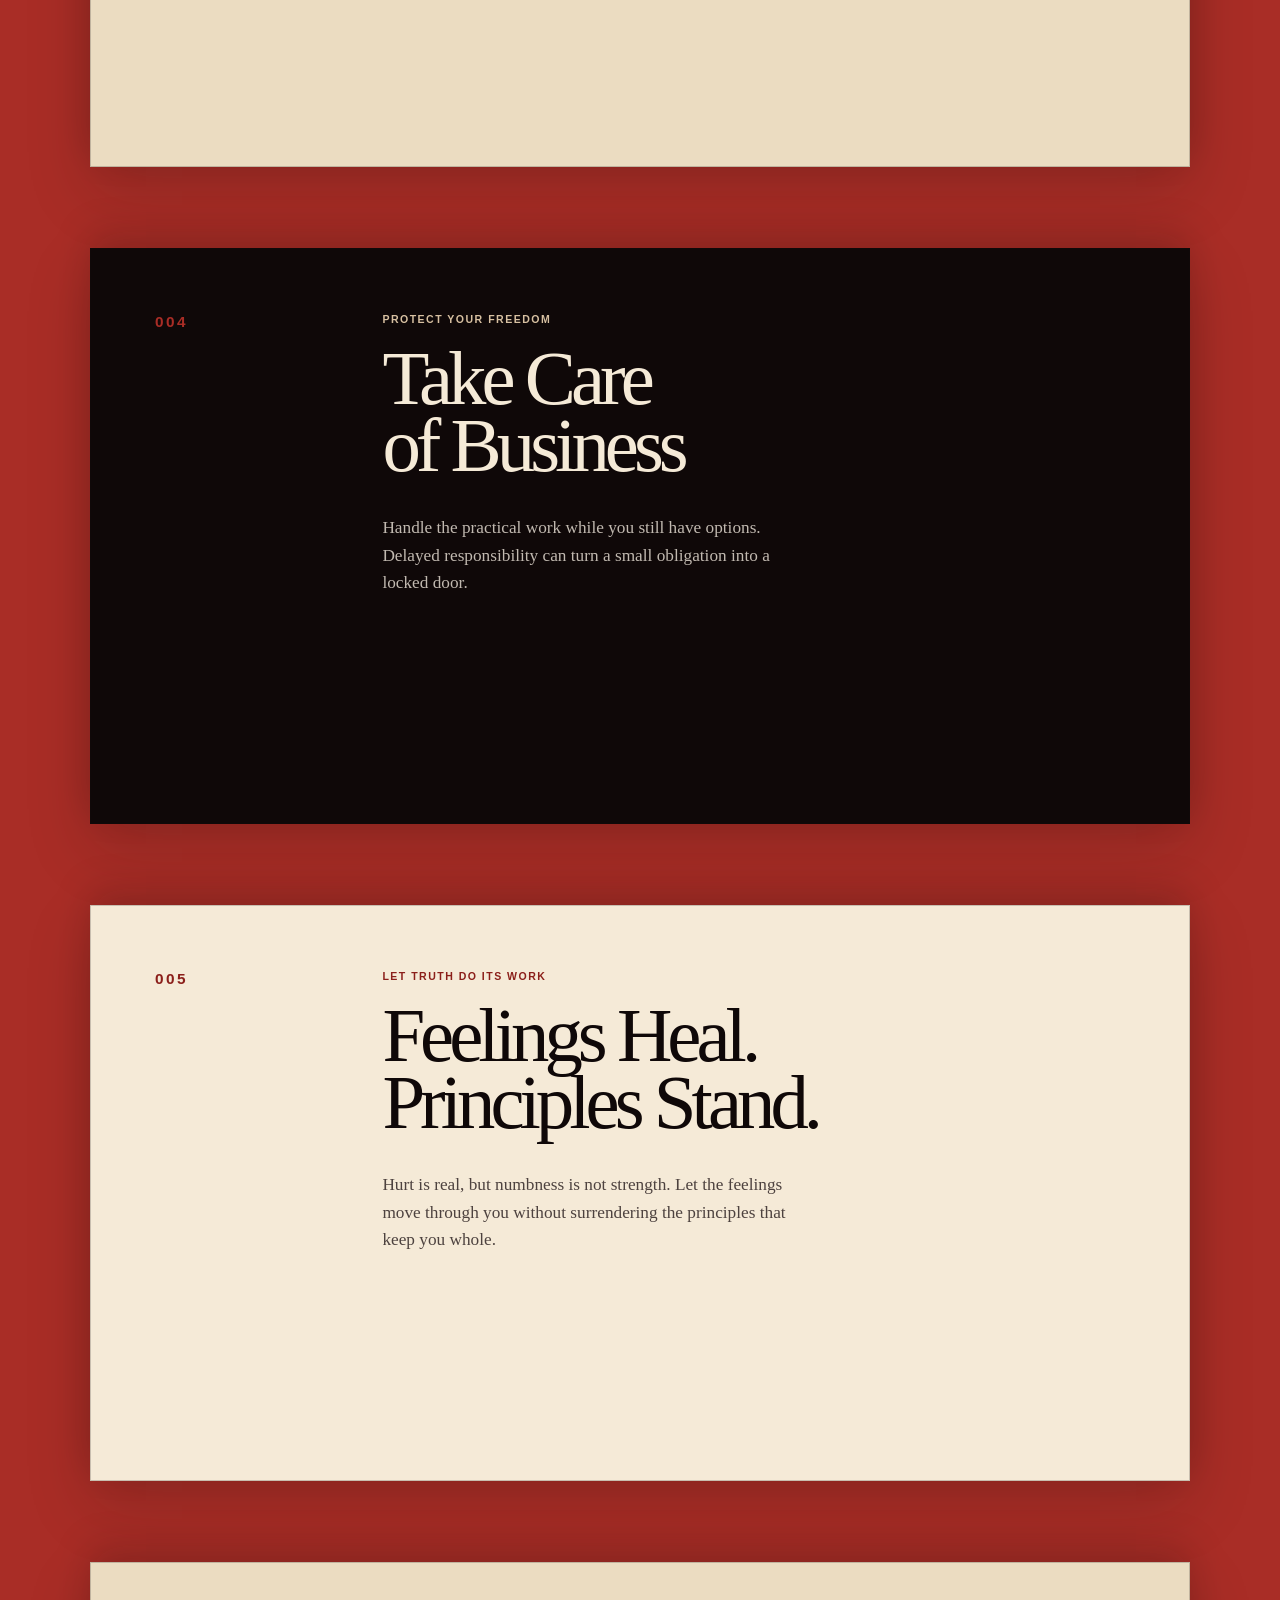
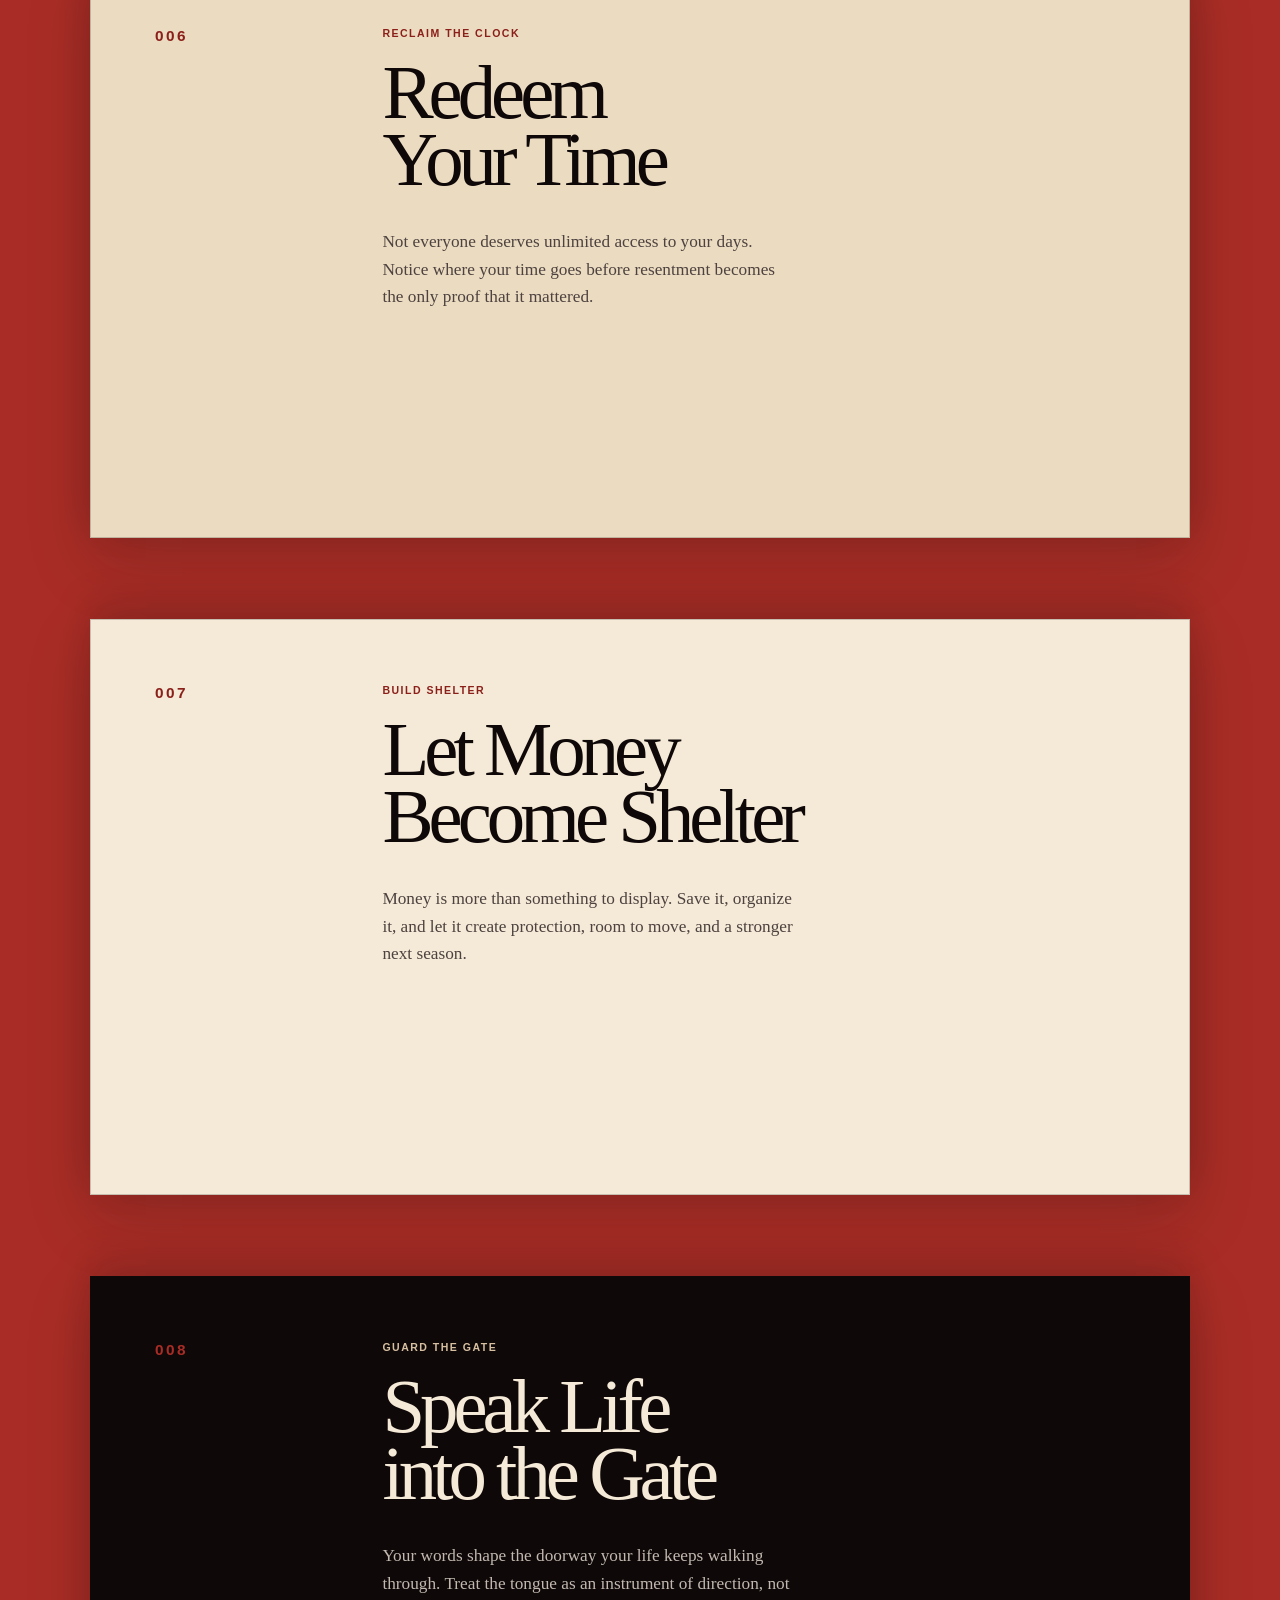
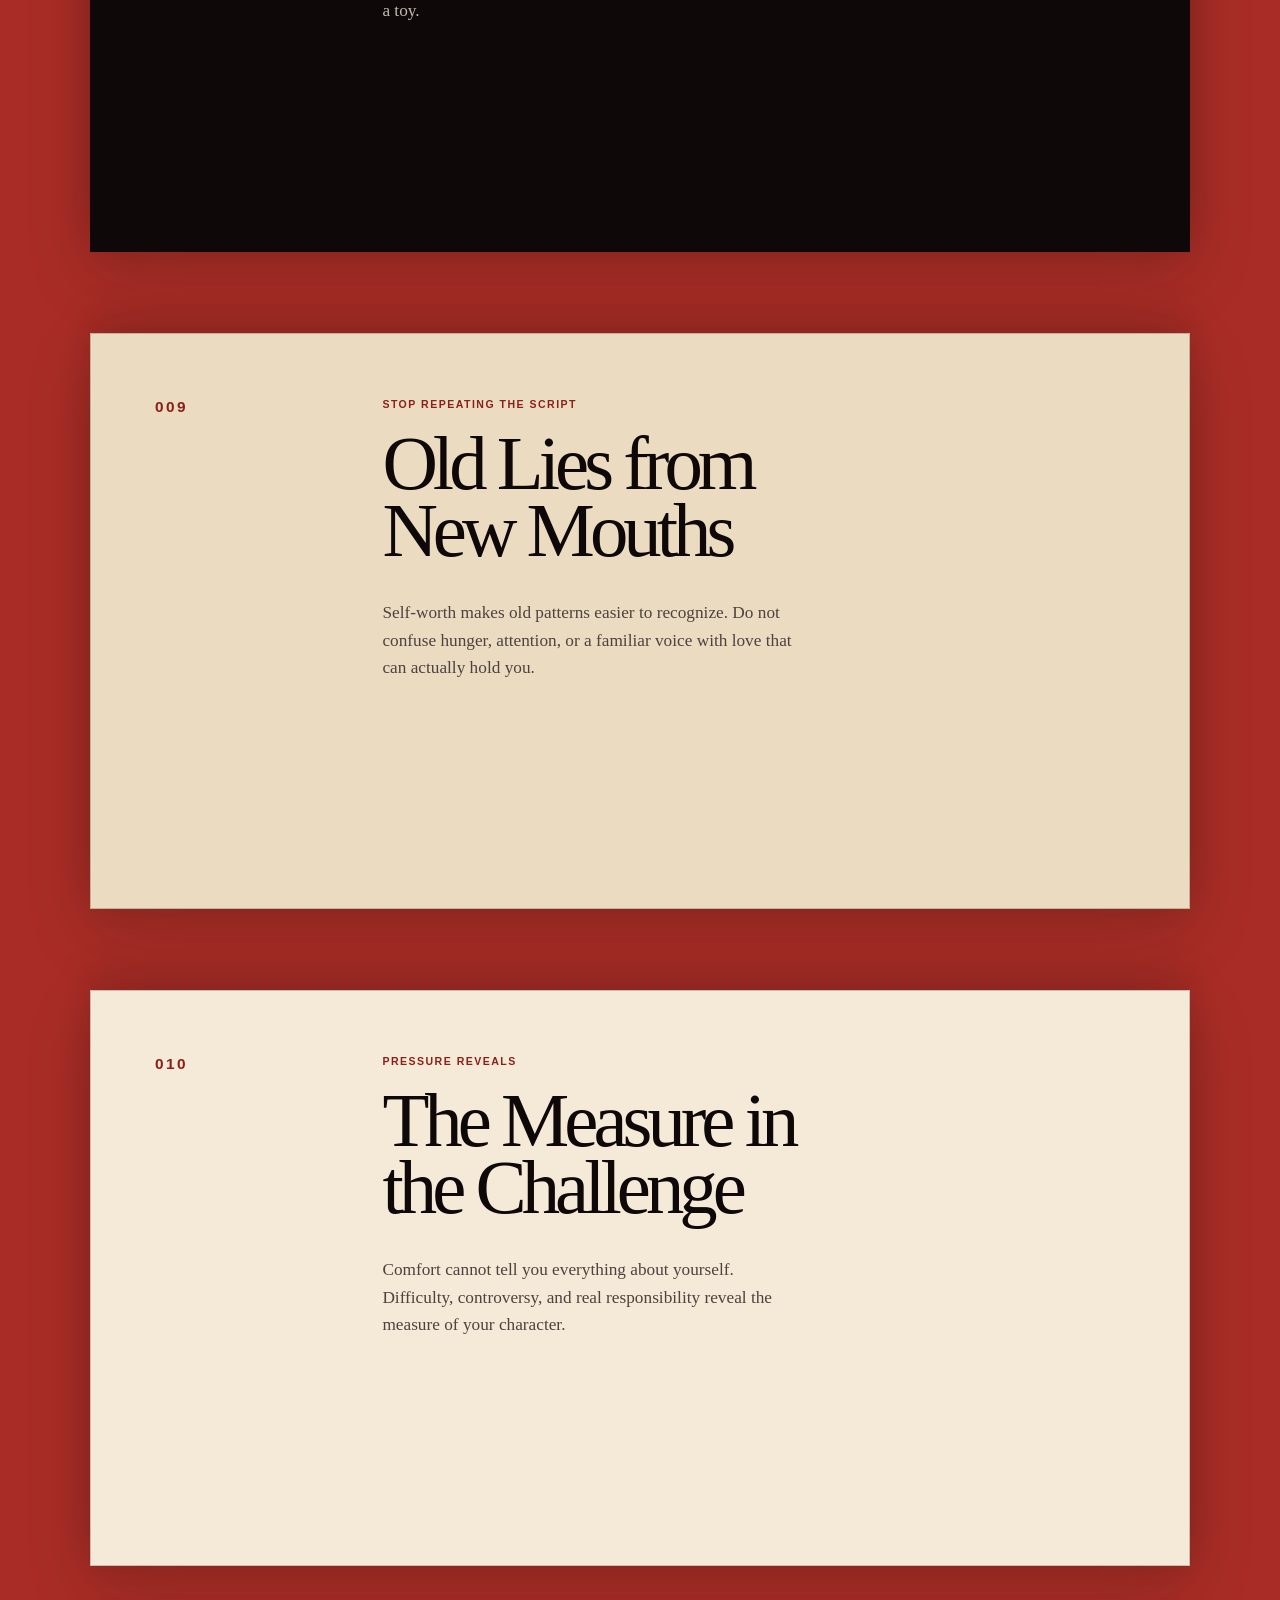
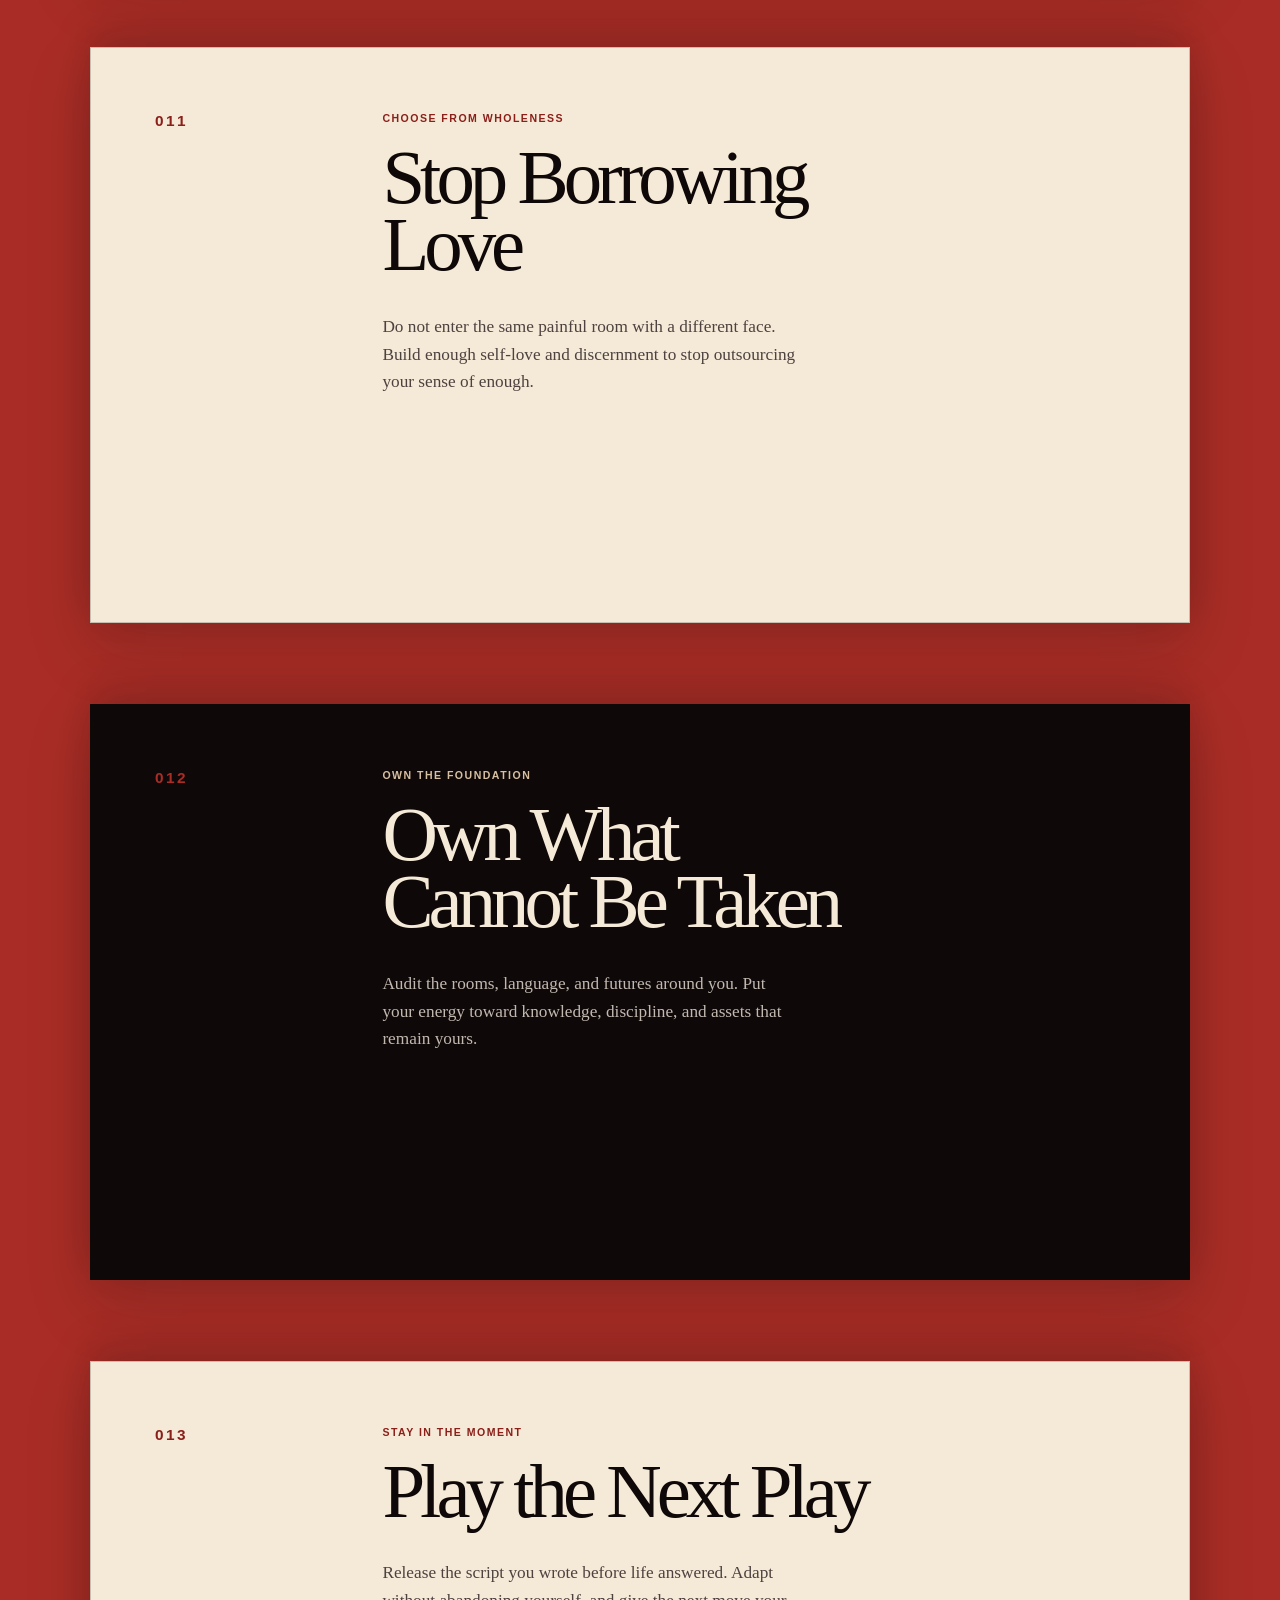
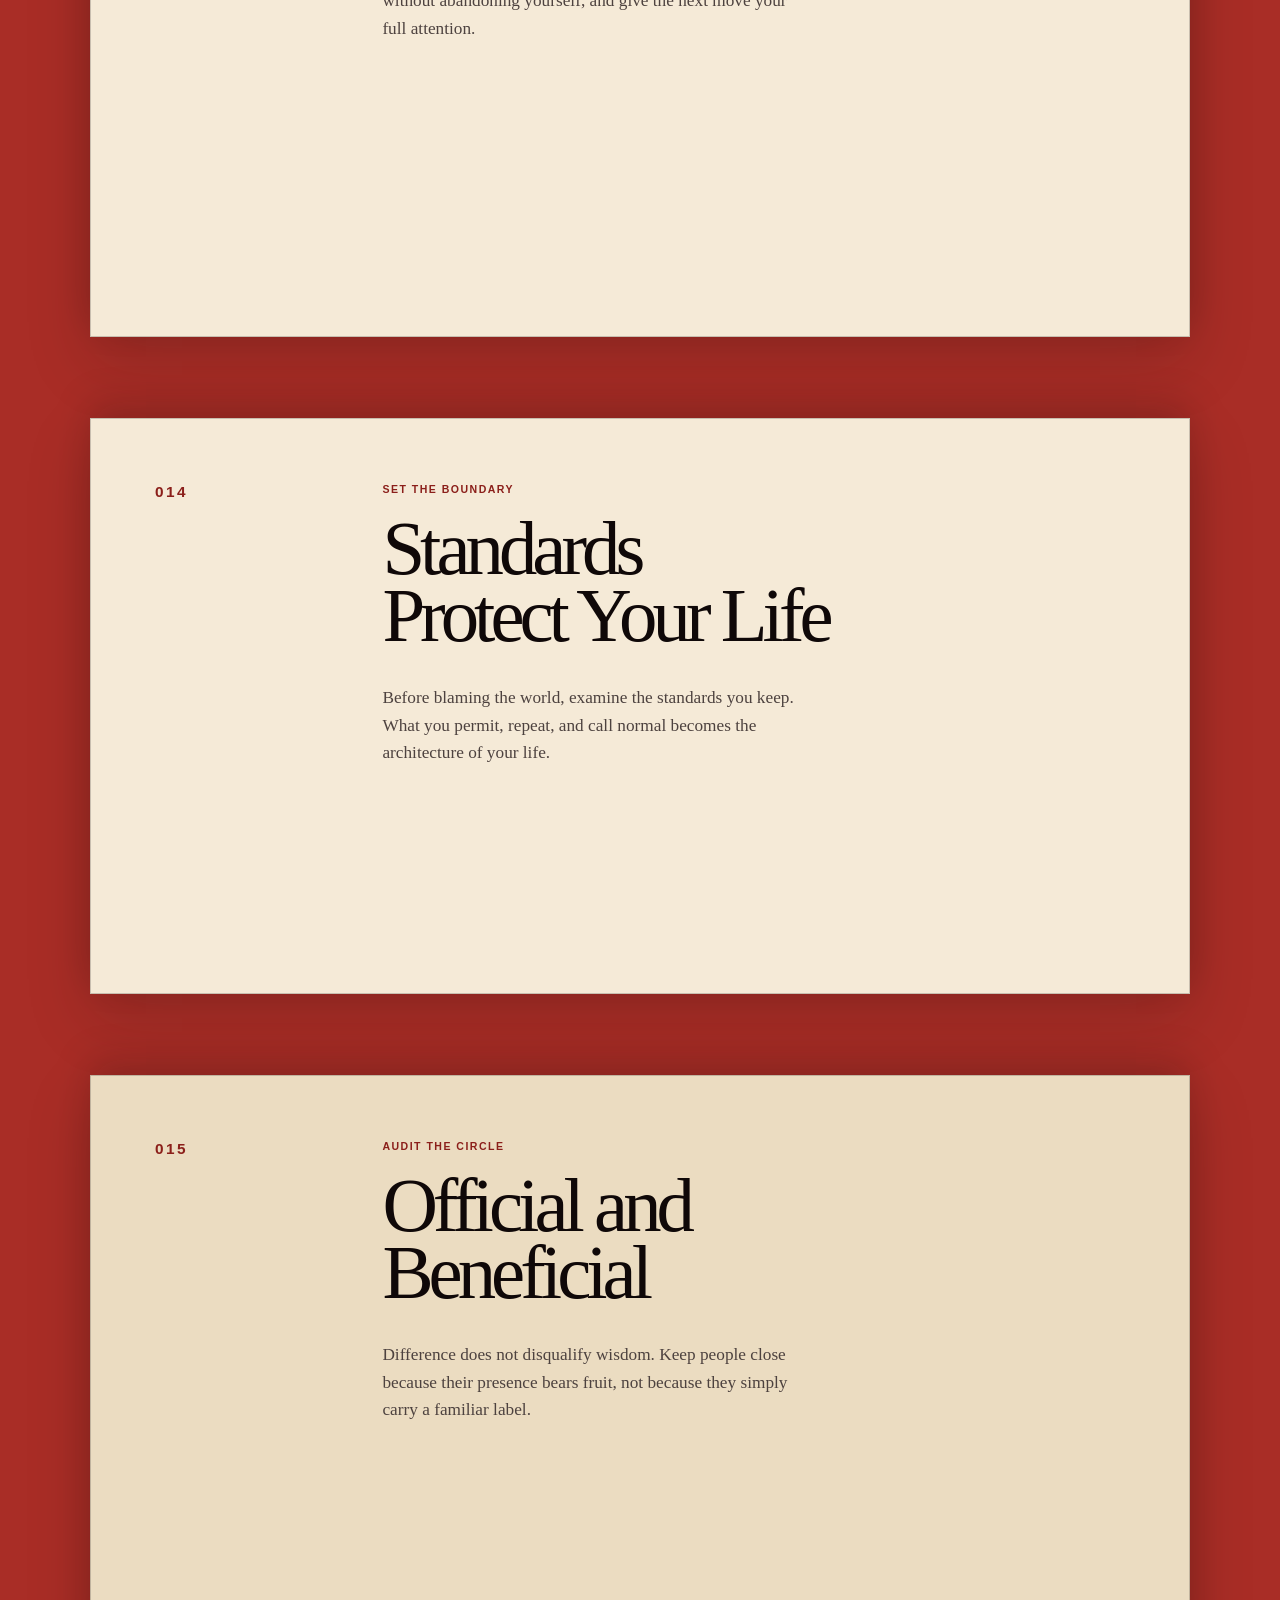
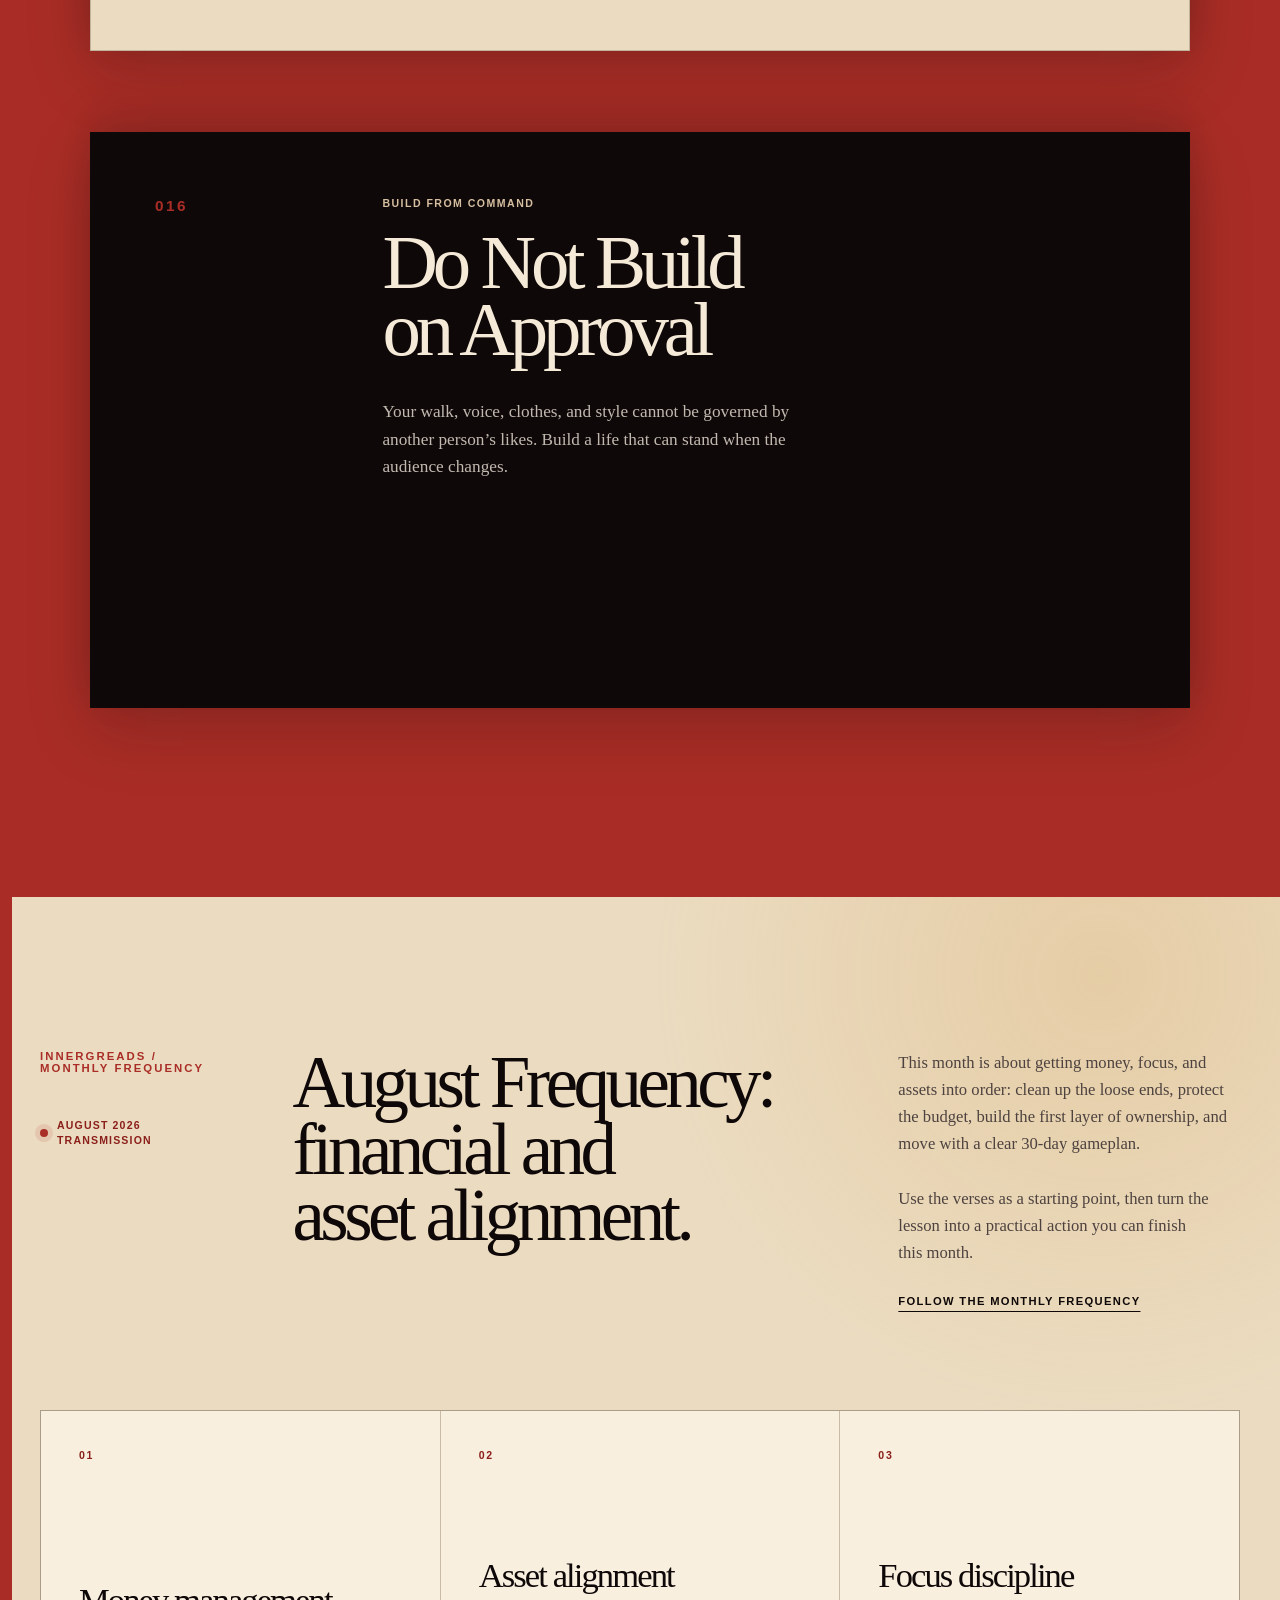
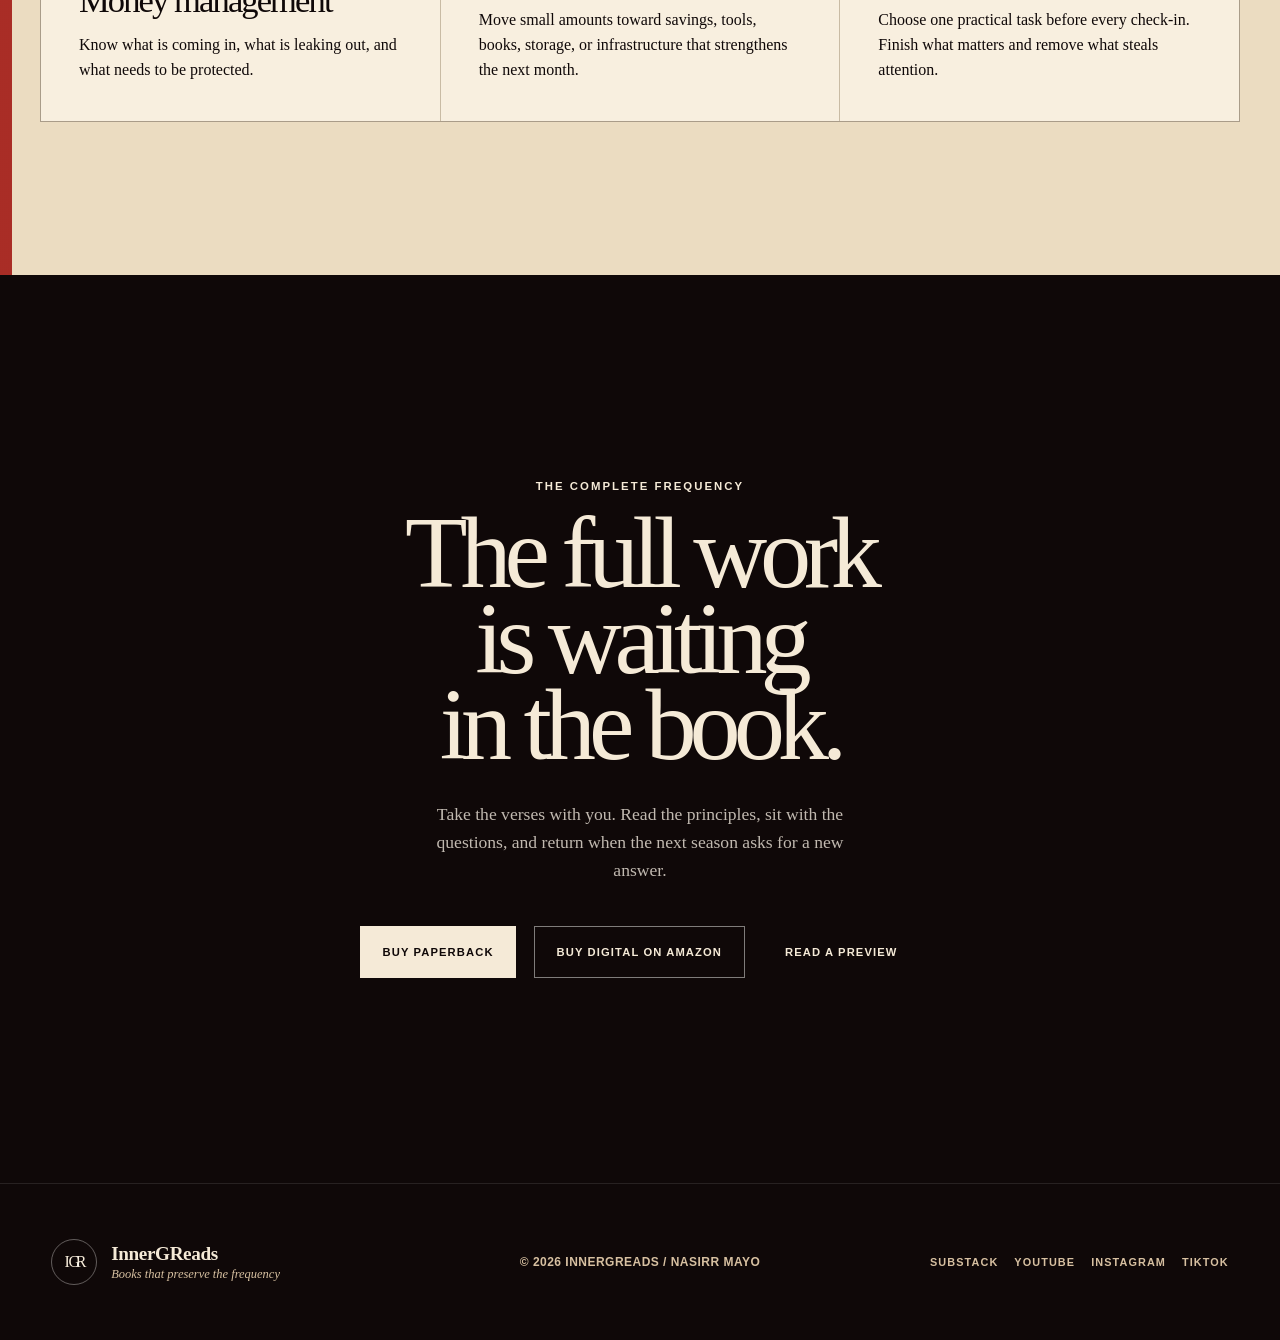
==== commit cad23952: "Remove arrow glyphs; header nav only SIGN IN and NAS" ====
--- a/index.html
+++ b/index.html
@@ -42,12 +42,8 @@
       </button>
 
       <nav class="site-nav" id="site-nav" aria-label="Main navigation">
-        <a href="#verses">The 16 verses</a>
-        <a href="reads/">personal reads</a>
-        <a href="publishing/">Publishing</a>
-        <a href="#buy">Buy the book</a>
-        <a href="#frequency">August Frequency</a>
-        <a href="account/">Member access</a>
+        <a href="account/">SIGN IN</a>
+        <a href="https://innergclaw.github.io/nas-hub/">NAS</a>
       </nav>
     </header>
 
@@ -69,9 +65,9 @@
           <div class="book-fallback">
             <img src="./assets/final-frequency-front-3d.jpg" alt="Cover of Legacy In Ink: The Final Frequency by Nasirr Mayo" width="1220" height="1850">
           </div>
-          <p class="drag-note"><span aria-hidden="true">←</span> Spin the 3D book <span aria-hidden="true">→</span></p>
+          <p class="drag-note"> Spin the 3D book</p>
         </div>
-        <a class="verse-hero-cue reveal" href="#verses">Read the verses <span aria-hidden="true">↓</span></a>
+        <a class="verse-hero-cue reveal" href="#verses">Read the verses</a>
       </section>
 
       <section class="verse-stack-section" id="verses" aria-labelledby="verses-title">
@@ -159,7 +155,7 @@
           <div class="next-frequency-copy">
             <p>This month is about getting money, focus, and assets into order: clean up the loose ends, protect the budget, build the first layer of ownership, and move with a clear 30-day gameplan.</p>
             <p>Use the verses as a starting point, then turn the lesson into a practical action you can finish this month.</p>
-            <a class="frequency-link" href="https://open.substack.com/pub/innergintelligence" target="_blank" rel="noreferrer">Follow the monthly frequency <span aria-hidden="true">↗</span></a>
+            <a class="frequency-link" href="https://open.substack.com/pub/innergintelligence" target="_blank" rel="noreferrer">Follow the monthly frequency</a>
           </div>
         </div>
         <div class="monthly-frequency-grid reveal" aria-label="August Frequency action plan">
@@ -175,9 +171,9 @@
           <h2 id="buy-title">The full work is waiting in the book.</h2>
           <p>Take the verses with you. Read the principles, sit with the questions, and return when the next season asks for a new answer.</p>
           <div class="verse-buy-actions" aria-label="Purchase options">
-            <a class="button verse-button-light" href="https://buy.stripe.com/14A4gBesDcSB3T0gOvao81o" target="_blank" rel="noreferrer">BUY PAPERBACK <span aria-hidden="true">↗</span></a>
-            <a class="button verse-button-outline" href="https://www.amazon.com/dp/B0HC2WTW1G" target="_blank" rel="noreferrer">BUY DIGITAL ON AMAZON <span aria-hidden="true">↗</span></a>
-            <a class="verse-preview-link" href="https://innergclaw.github.io/legacy-in-ink-final-frequency/" target="_blank" rel="noreferrer">Read a preview <span aria-hidden="true">→</span></a>
+            <a class="button verse-button-light" href="https://buy.stripe.com/14A4gBesDcSB3T0gOvao81o" target="_blank" rel="noreferrer">BUY PAPERBACK</a>
+            <a class="button verse-button-outline" href="https://www.amazon.com/dp/B0HC2WTW1G" target="_blank" rel="noreferrer">BUY DIGITAL ON AMAZON</a>
+            <a class="verse-preview-link" href="https://innergclaw.github.io/legacy-in-ink-final-frequency/" target="_blank" rel="noreferrer">Read a preview</a>
           </div>
         </div>
       </section>
@@ -190,10 +186,10 @@
       </a>
       <p>© <span id="year">2026</span> InnerGReads / Nasirr Mayo</p>
       <nav class="verse-social-links" aria-label="InnerG social links">
-        <a href="https://open.substack.com/pub/innergintelligence" target="_blank" rel="noreferrer">Substack <span aria-hidden="true">↗</span></a>
-        <a href="https://www.youtube.com/@innergintel" target="_blank" rel="noreferrer">YouTube <span aria-hidden="true">↗</span></a>
-        <a href="https://www.instagram.com/innergintel" target="_blank" rel="noreferrer">Instagram <span aria-hidden="true">↗</span></a>
-        <a href="https://www.tiktok.com/@innergintel" target="_blank" rel="noreferrer">TikTok <span aria-hidden="true">↗</span></a>
+        <a href="https://open.substack.com/pub/innergintelligence" target="_blank" rel="noreferrer">Substack</a>
+        <a href="https://www.youtube.com/@innergintel" target="_blank" rel="noreferrer">YouTube</a>
+        <a href="https://www.instagram.com/innergintel" target="_blank" rel="noreferrer">Instagram</a>
+        <a href="https://www.tiktok.com/@innergintel" target="_blank" rel="noreferrer">TikTok</a>
       </nav>
     </footer>
   </body>
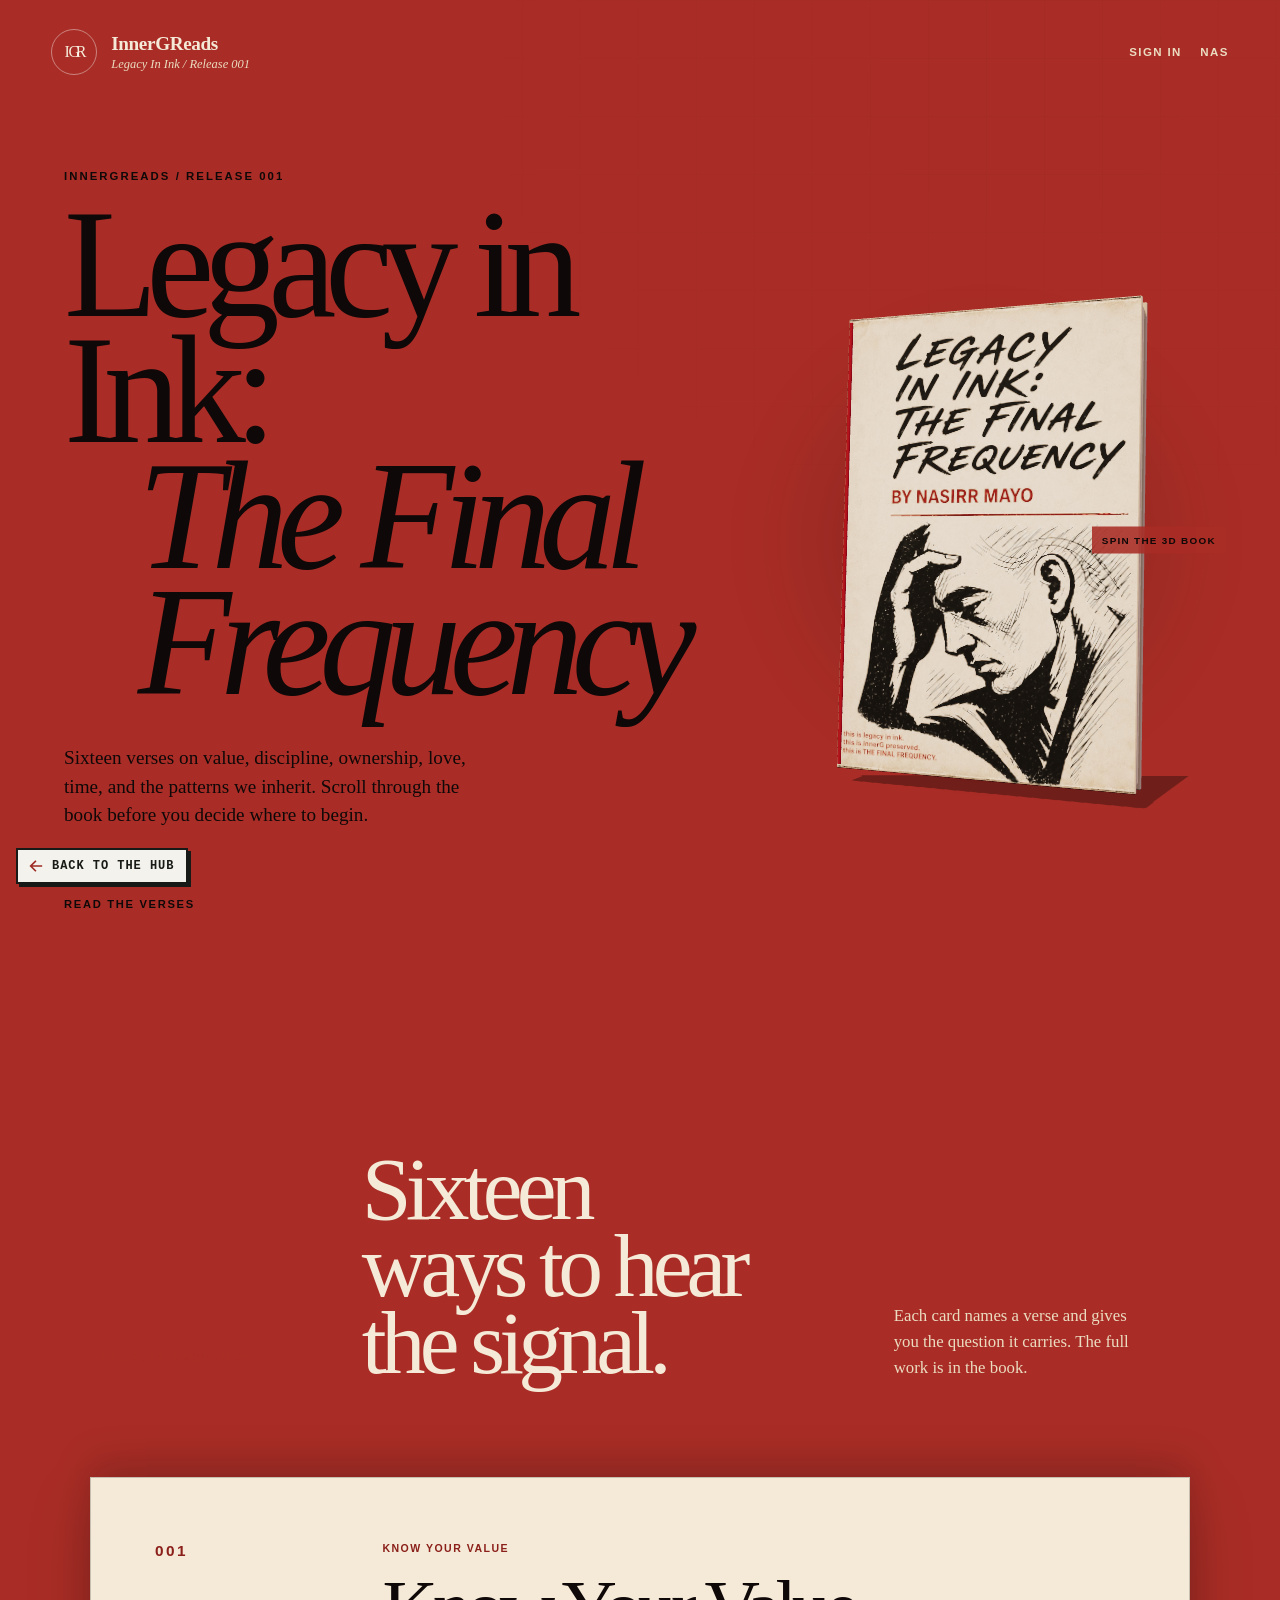
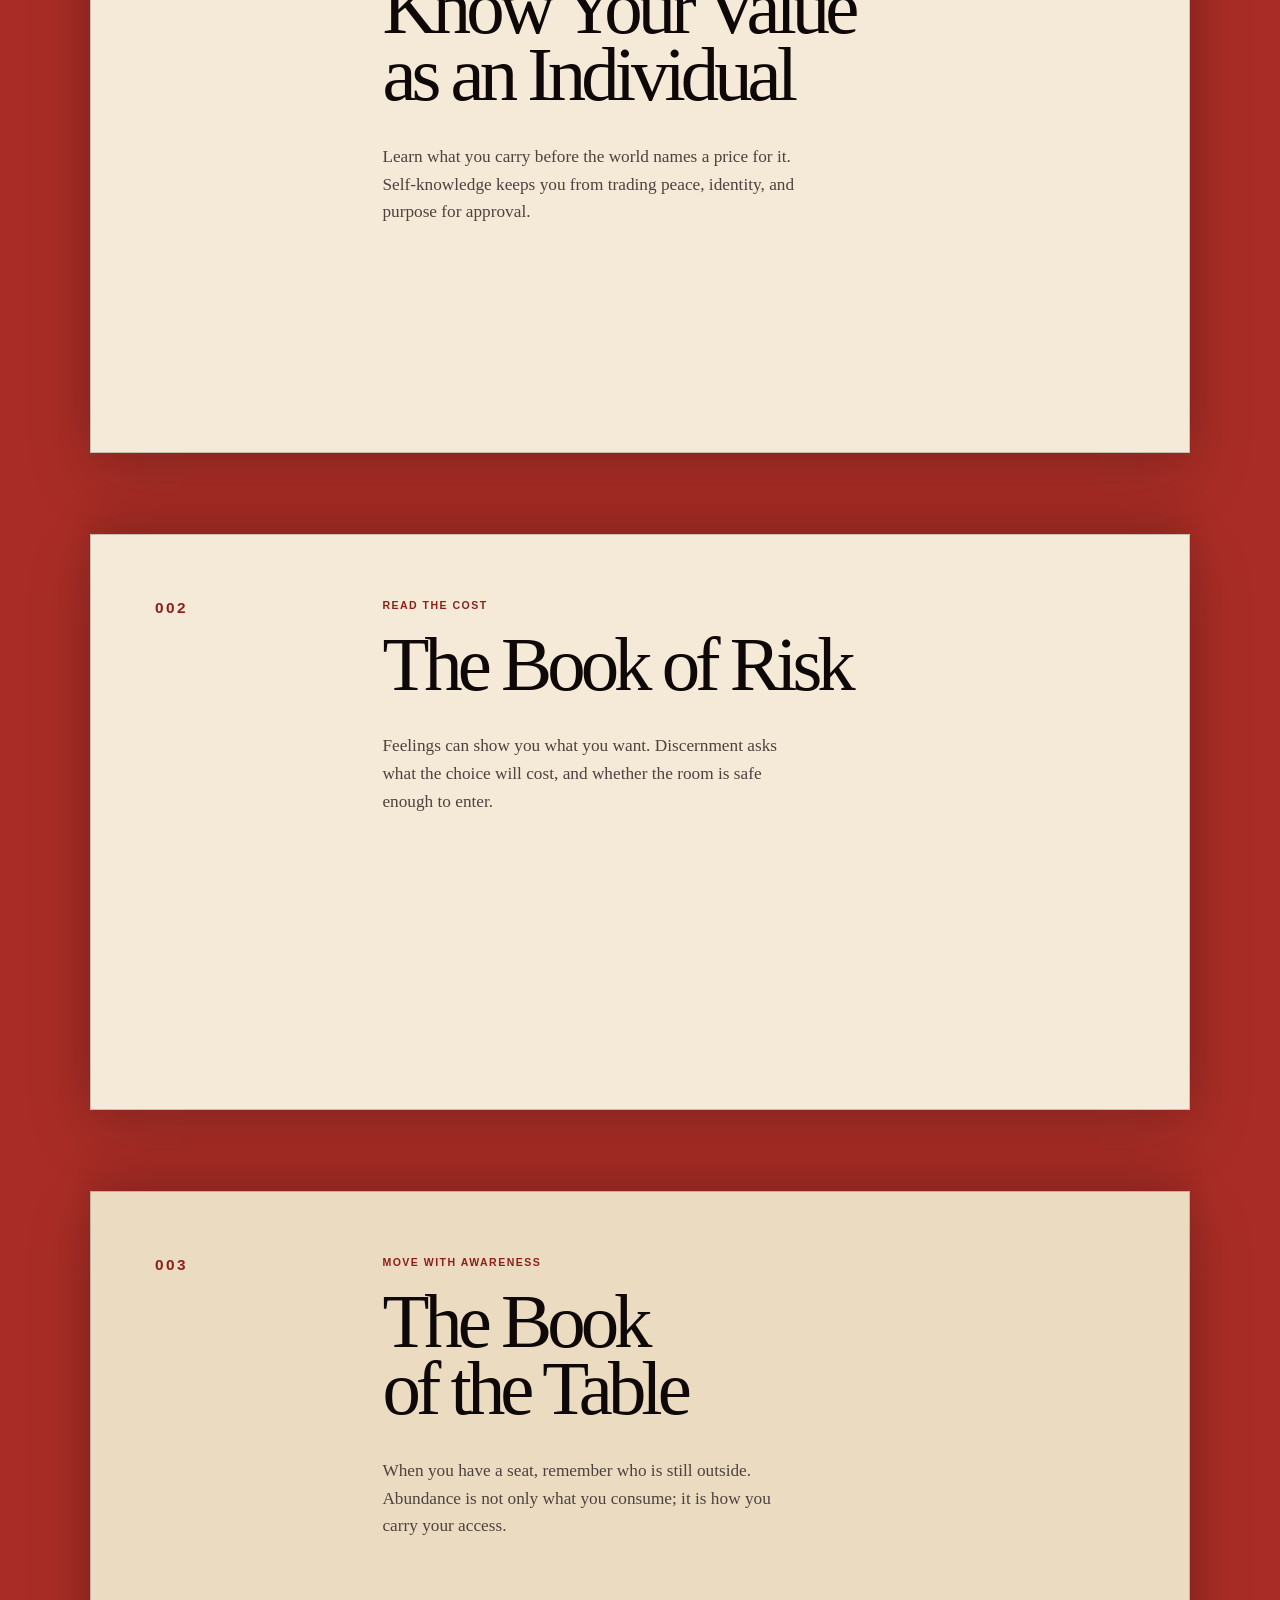
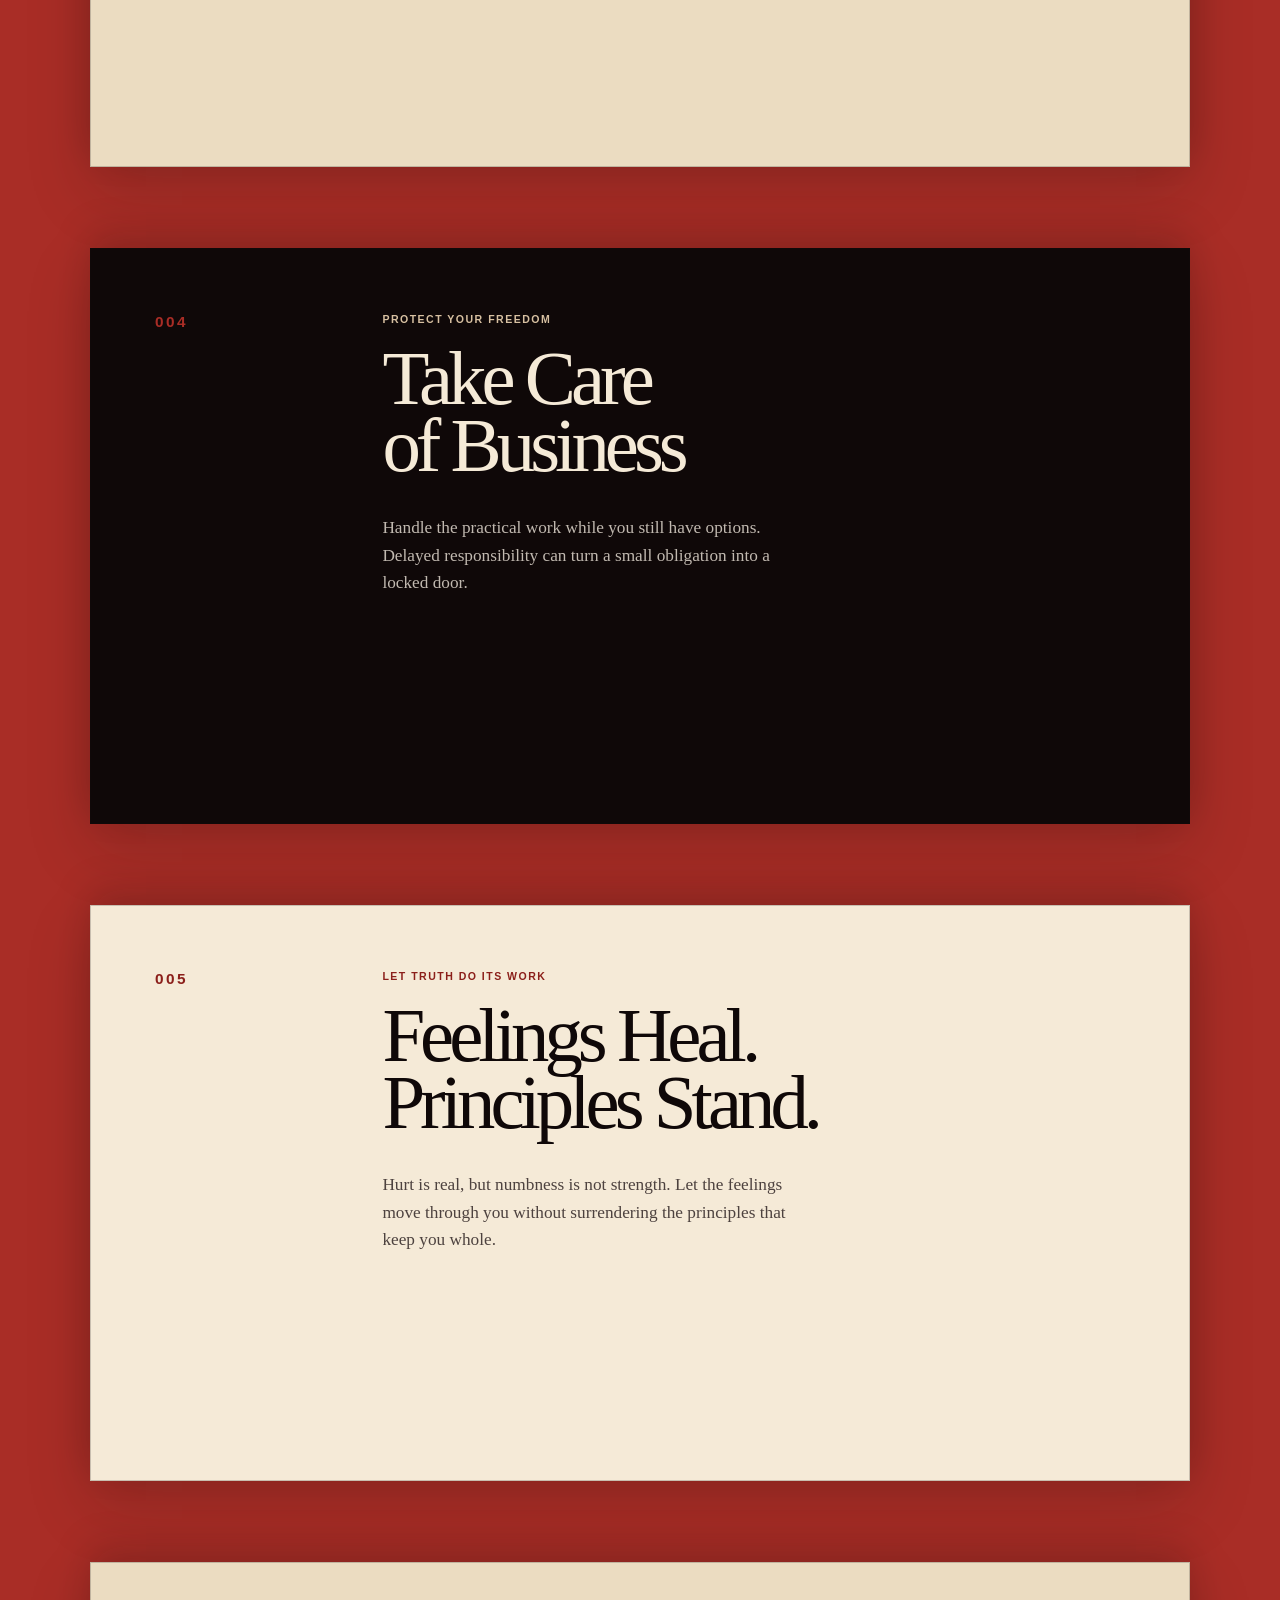
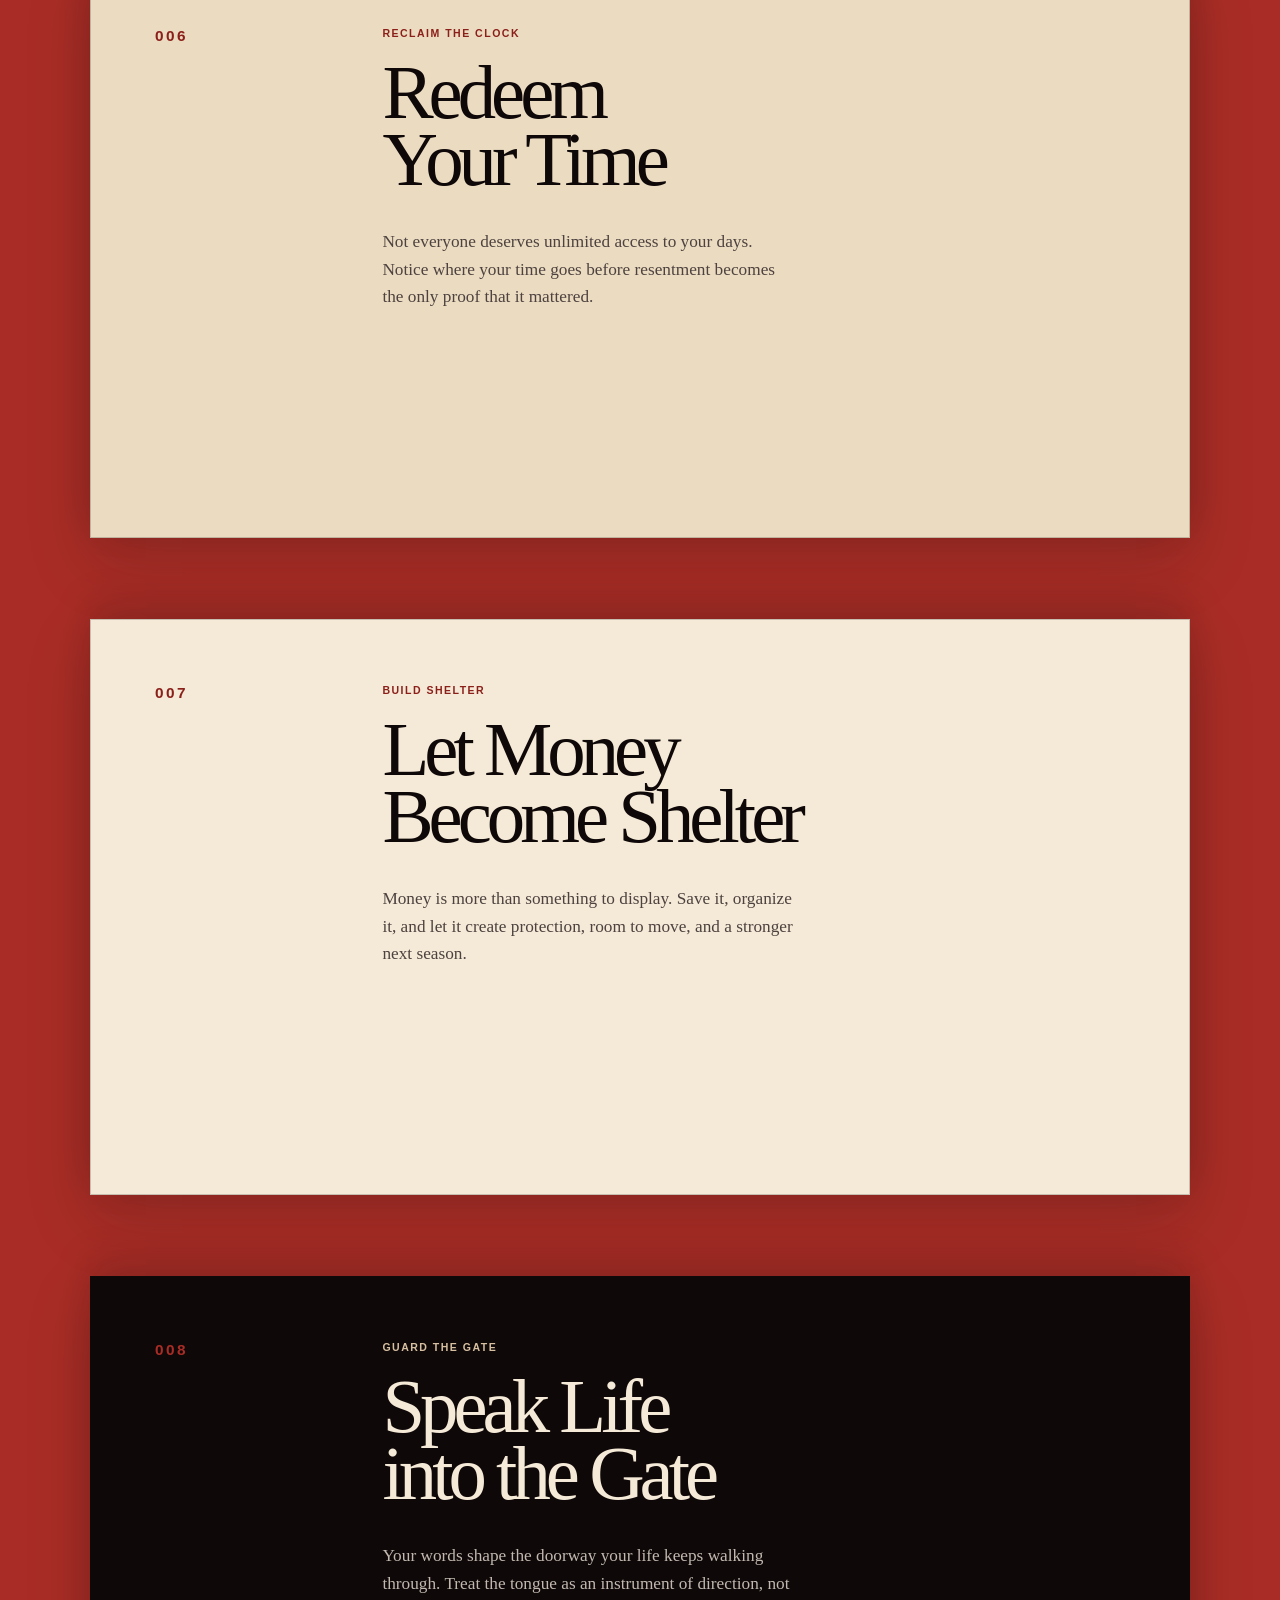
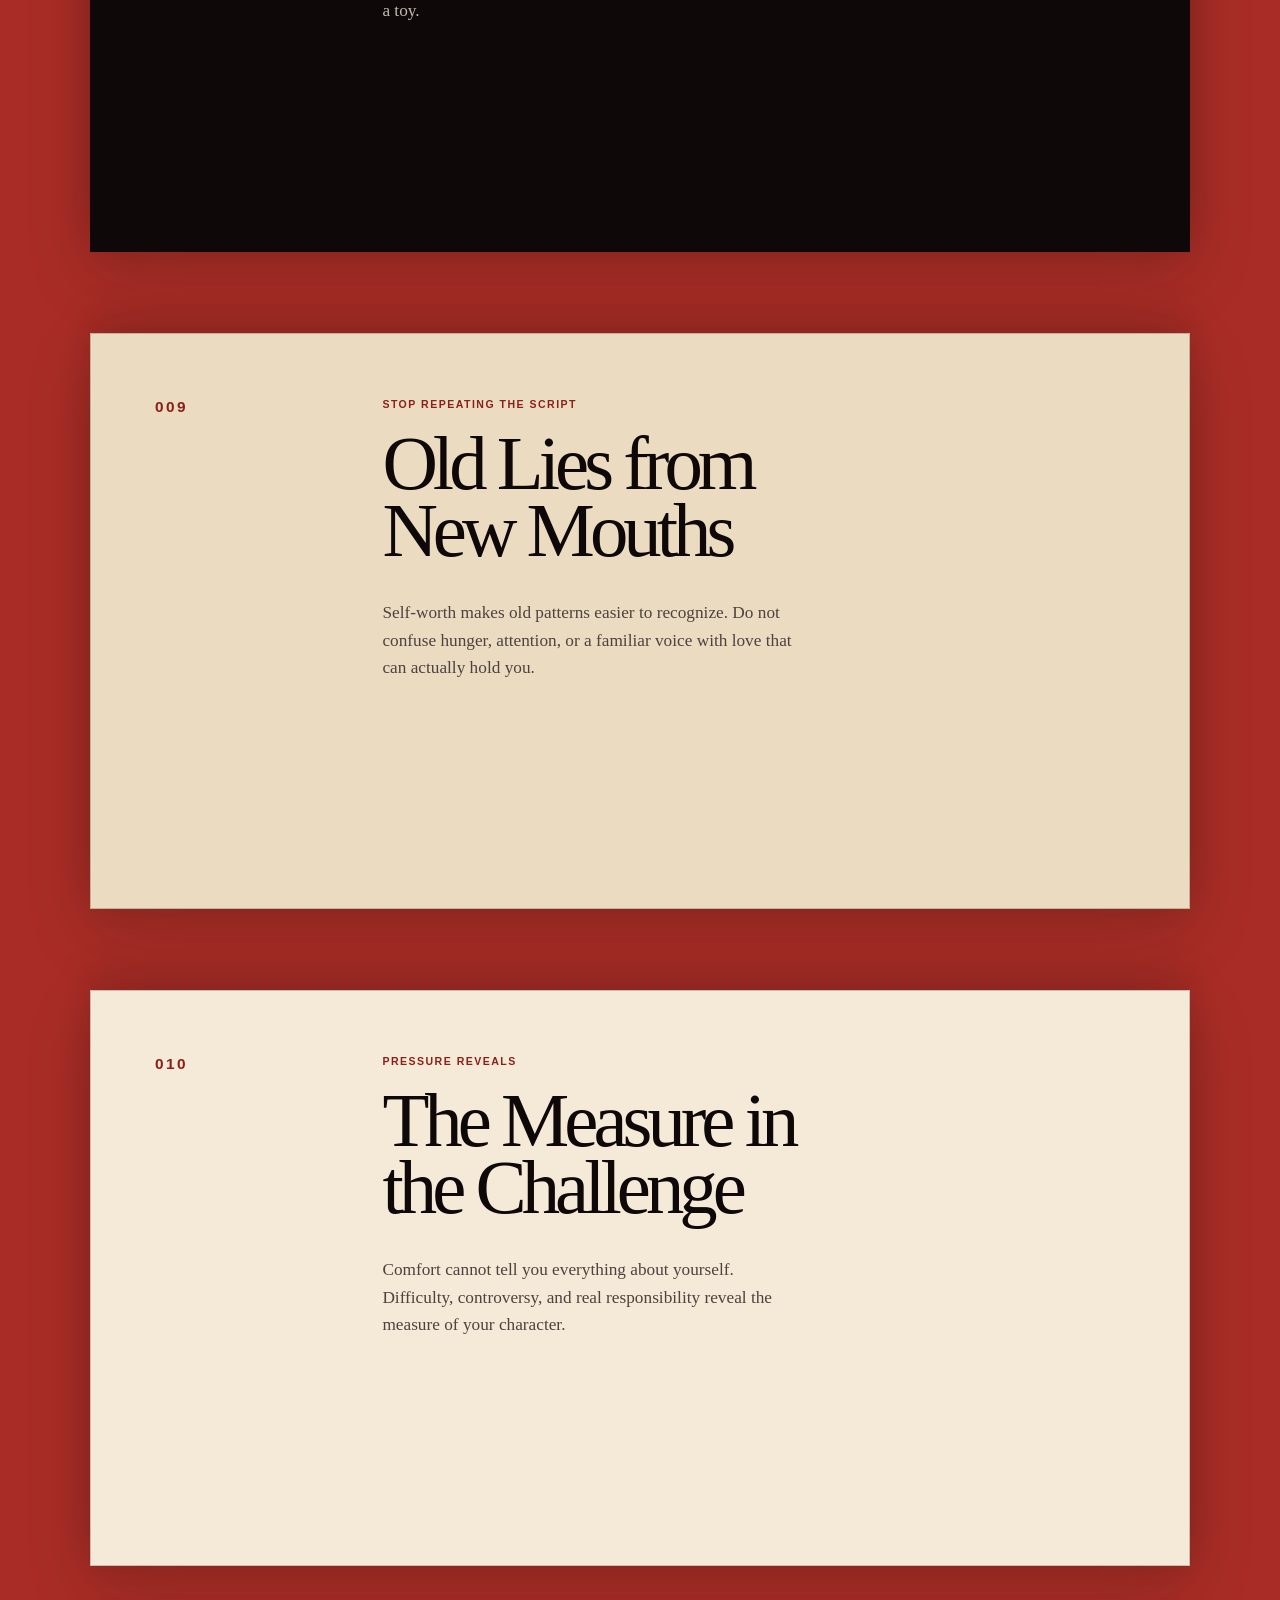
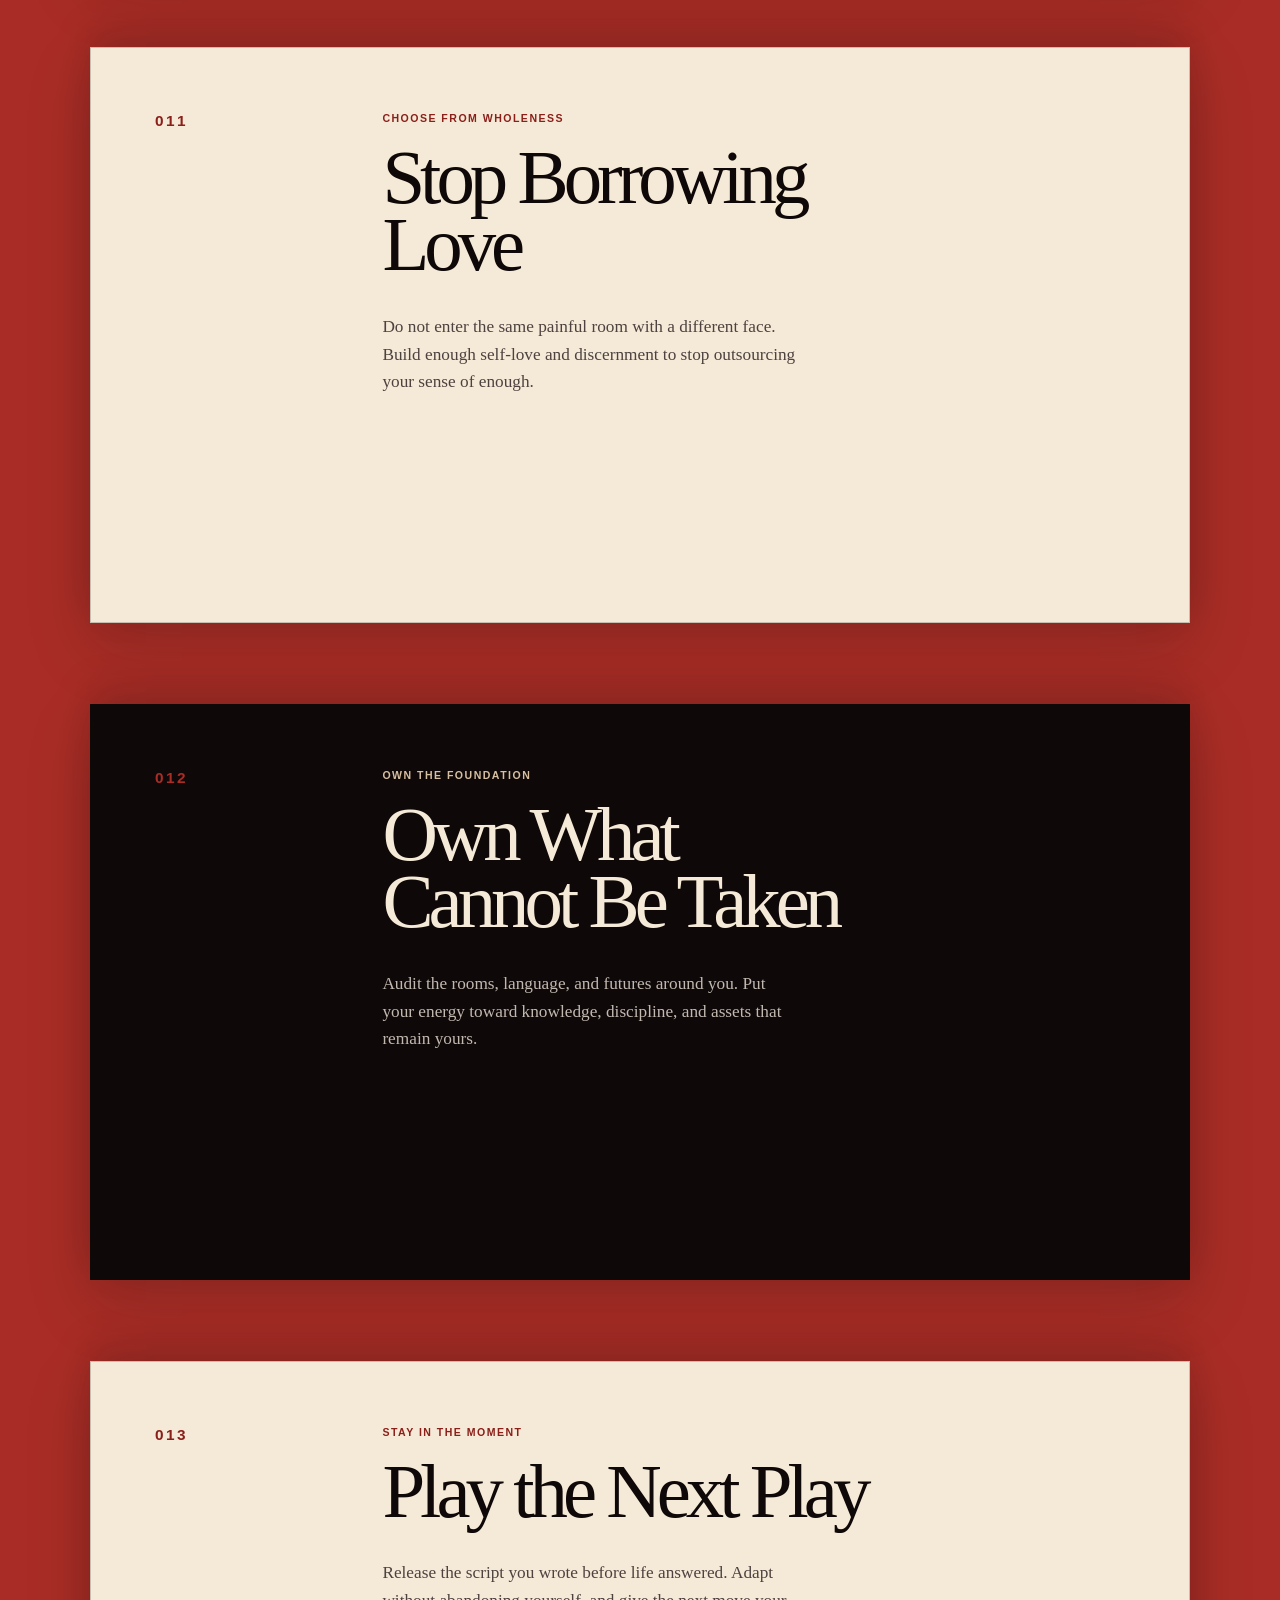
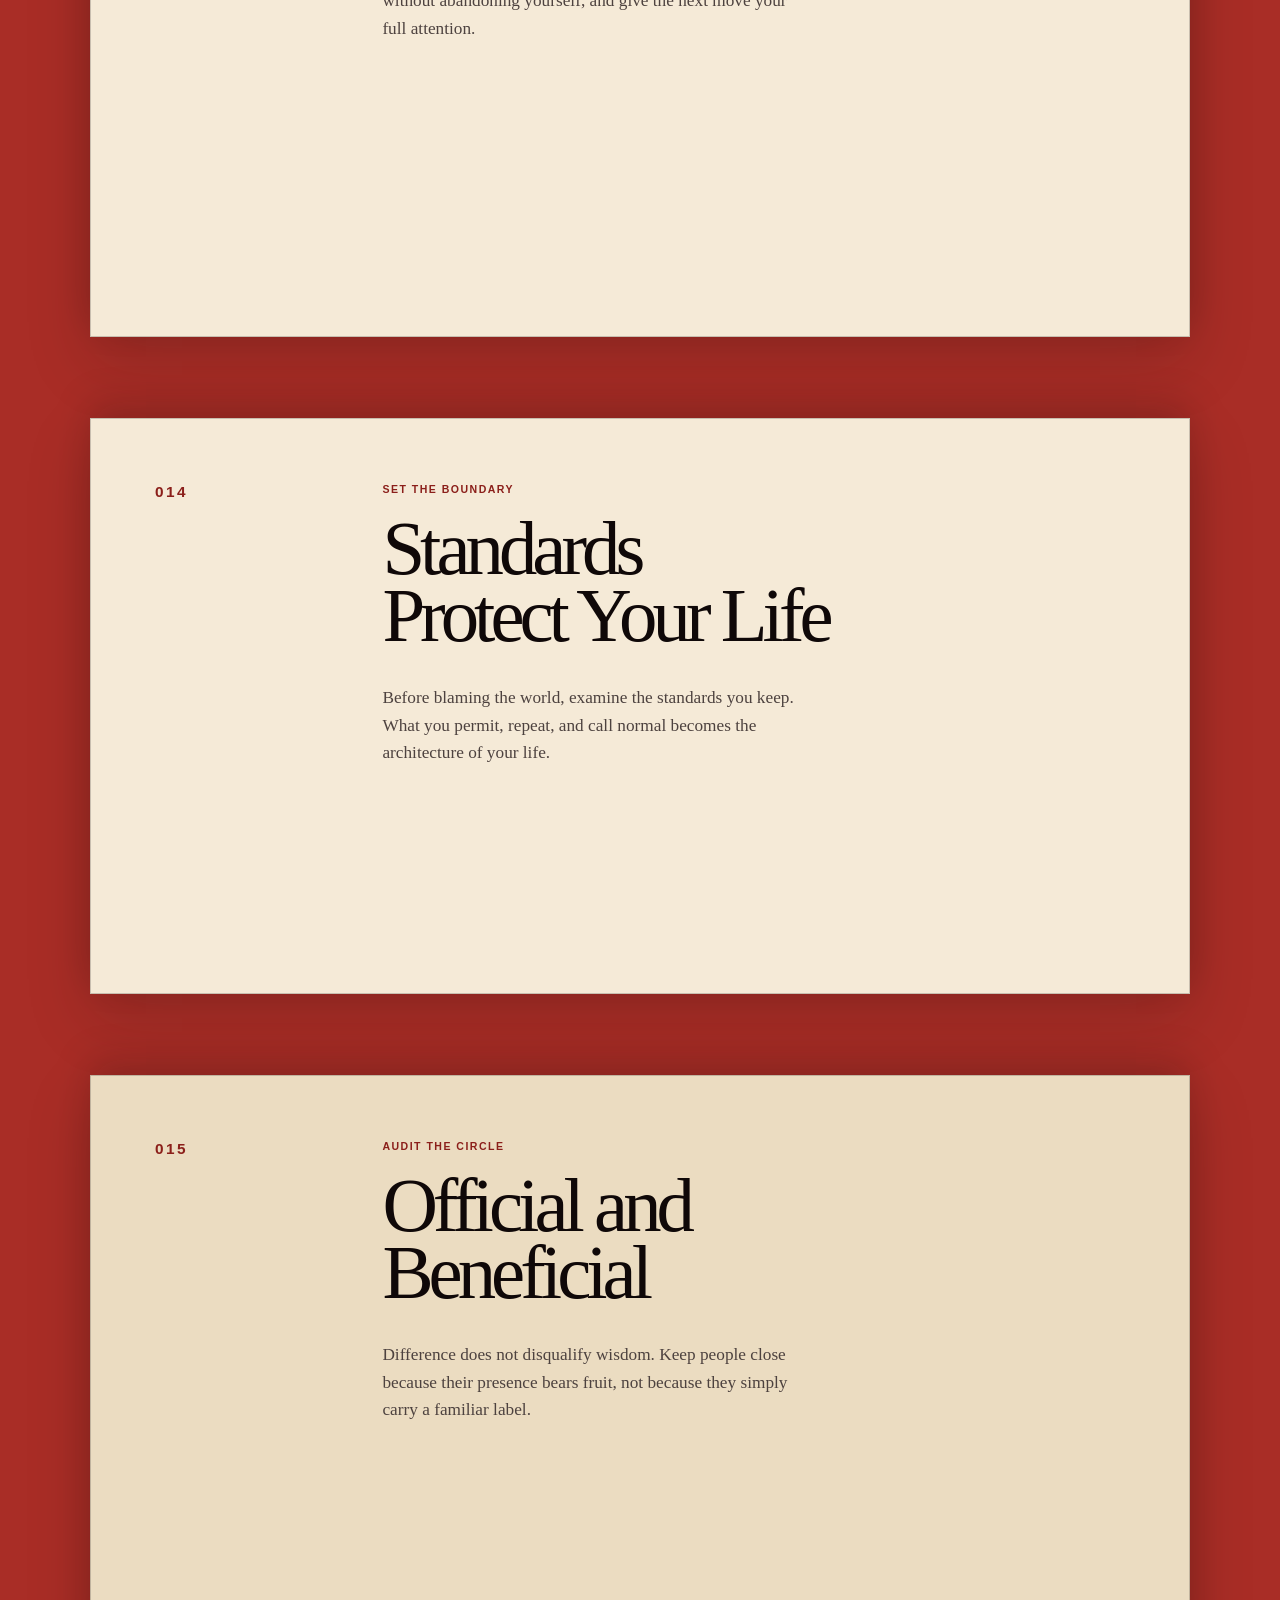
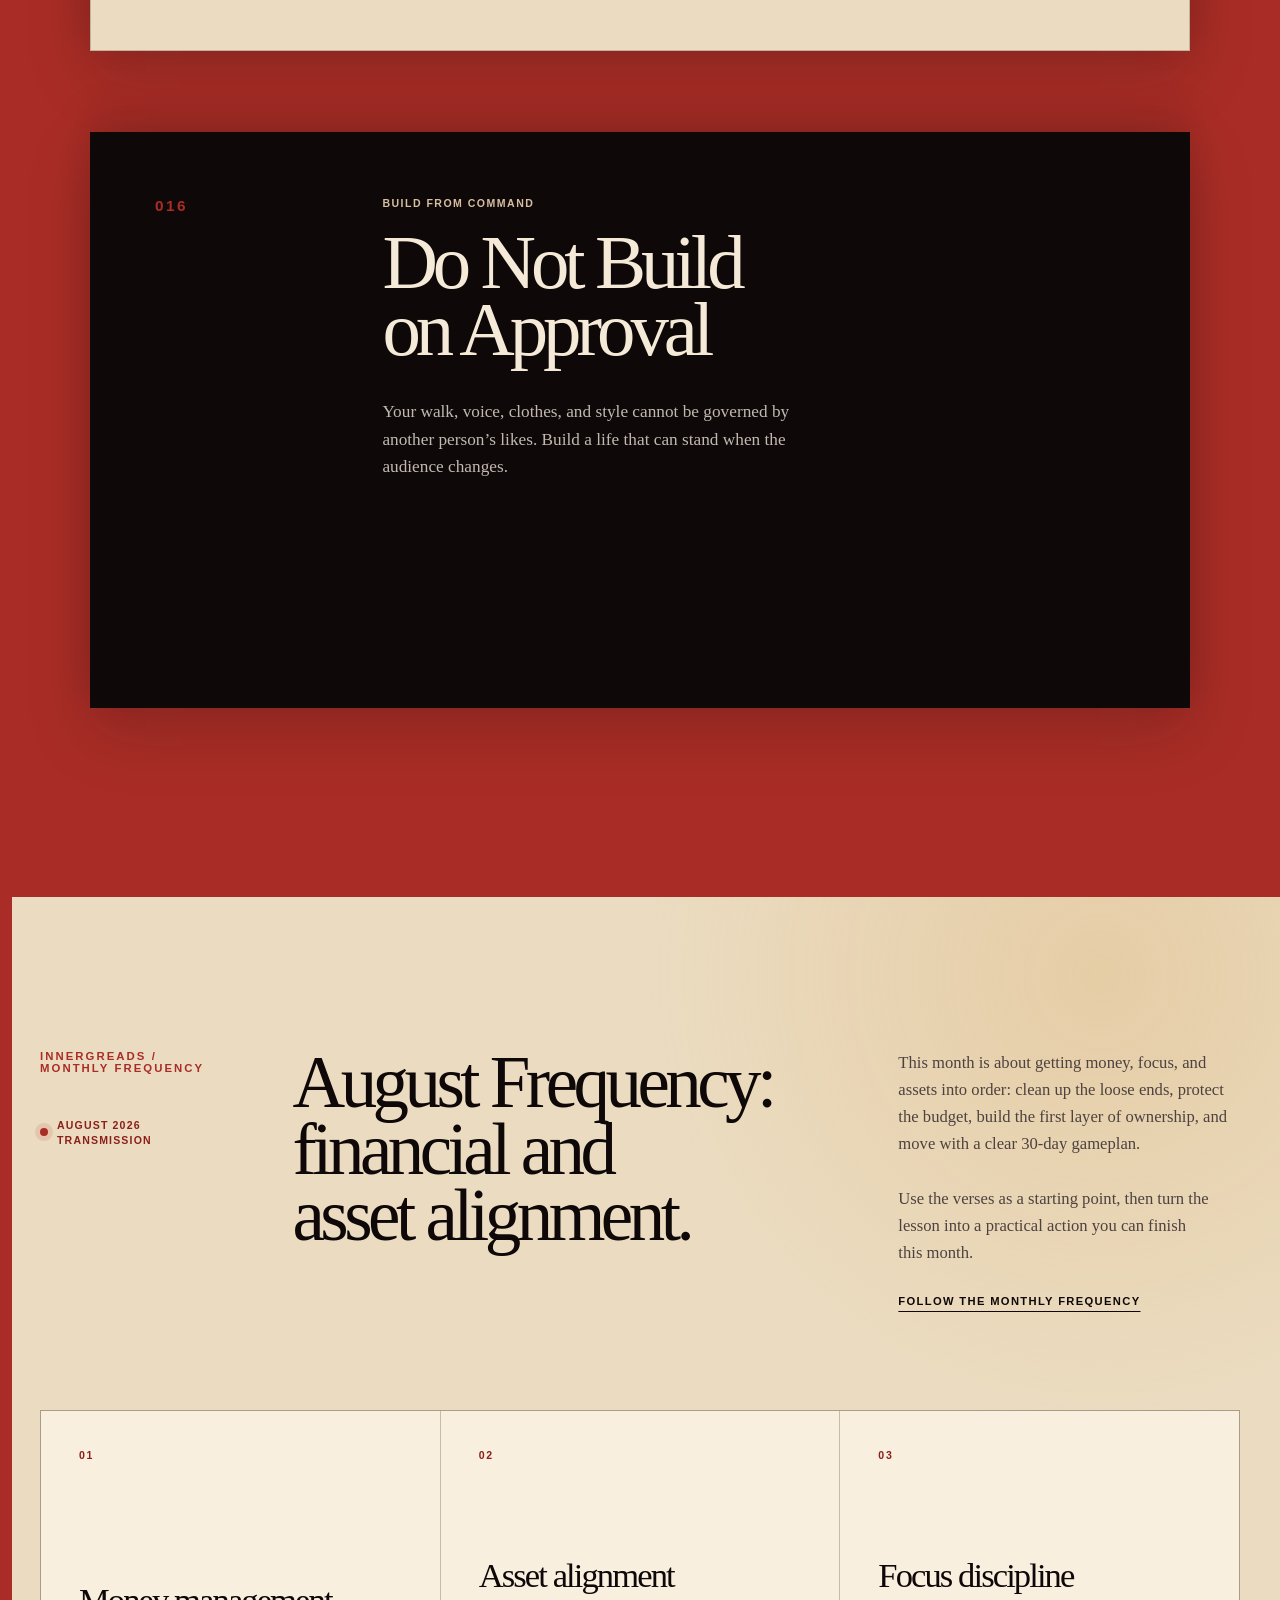
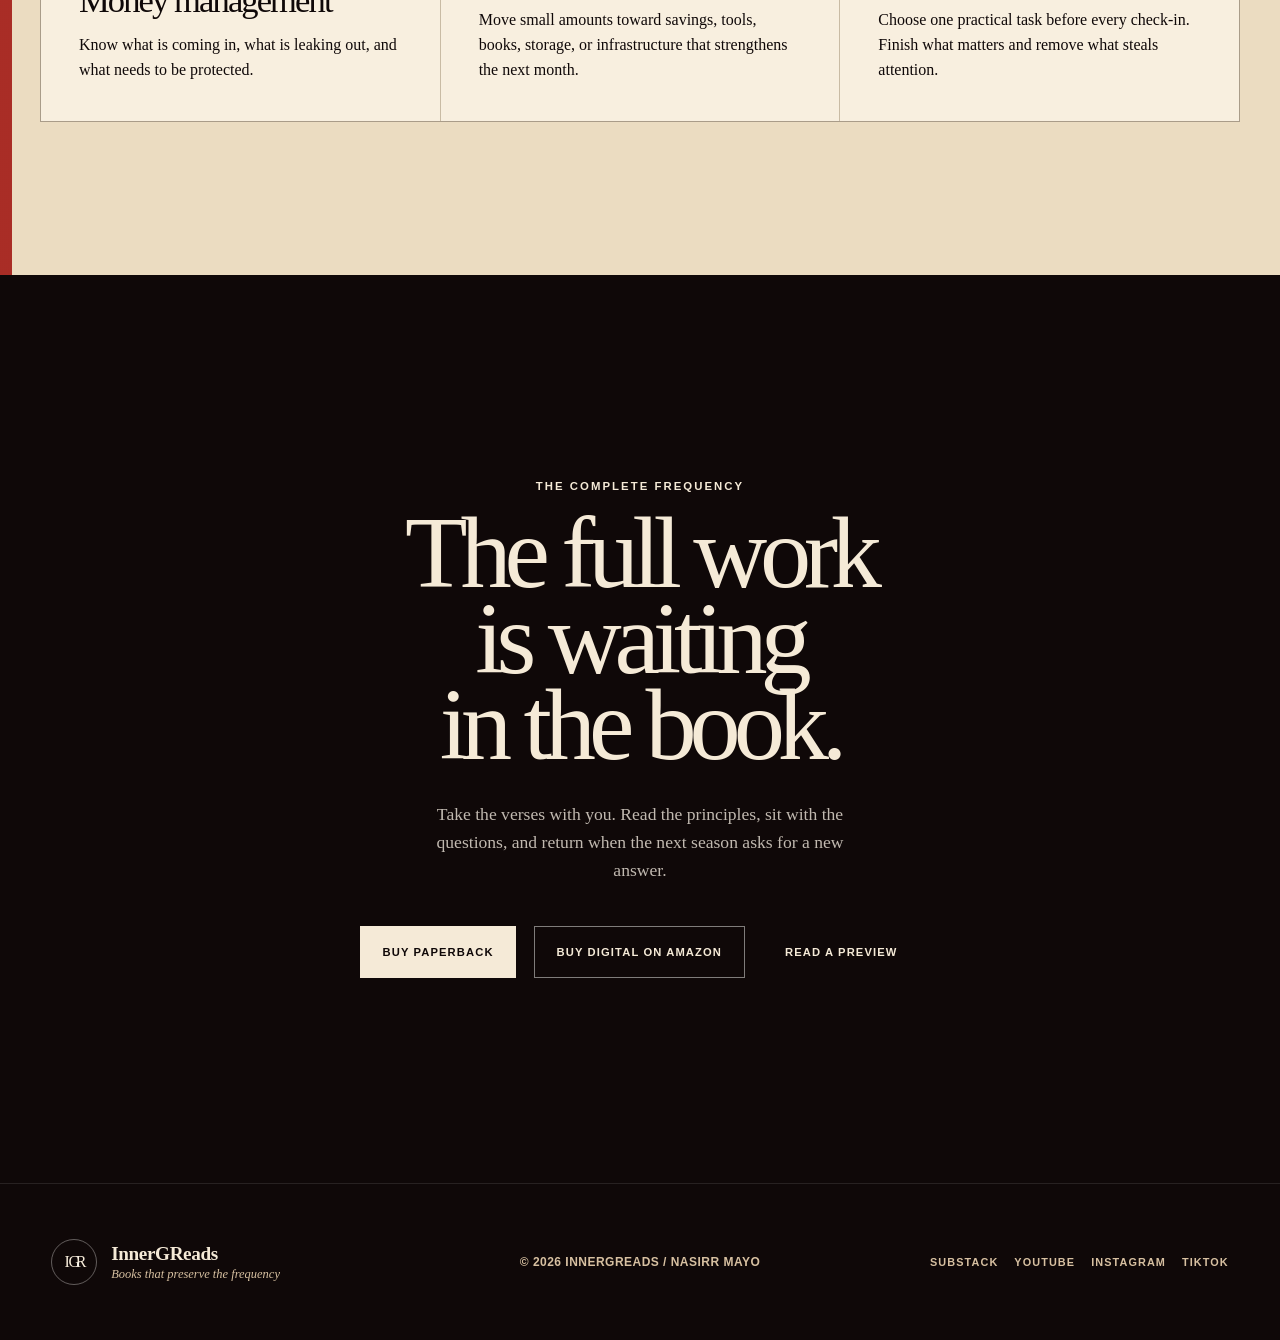
==== commit 548de042: "Add Back to the hub link and scroll-to-top arrow (shared hub-nav)" ====
--- a/index.html
+++ b/index.html
@@ -192,5 +192,6 @@
         <a href="https://www.tiktok.com/@innergintel" target="_blank" rel="noreferrer">TikTok</a>
       </nav>
     </footer>
-  </body>
+  <script src="hub-nav.js" defer data-bg="#F3F2EC" data-ink="#171A16" data-accent="#171A16" data-accent-ink="#F3F2EC" data-icon="#9E2B25"></script>
+</body>
 </html>
